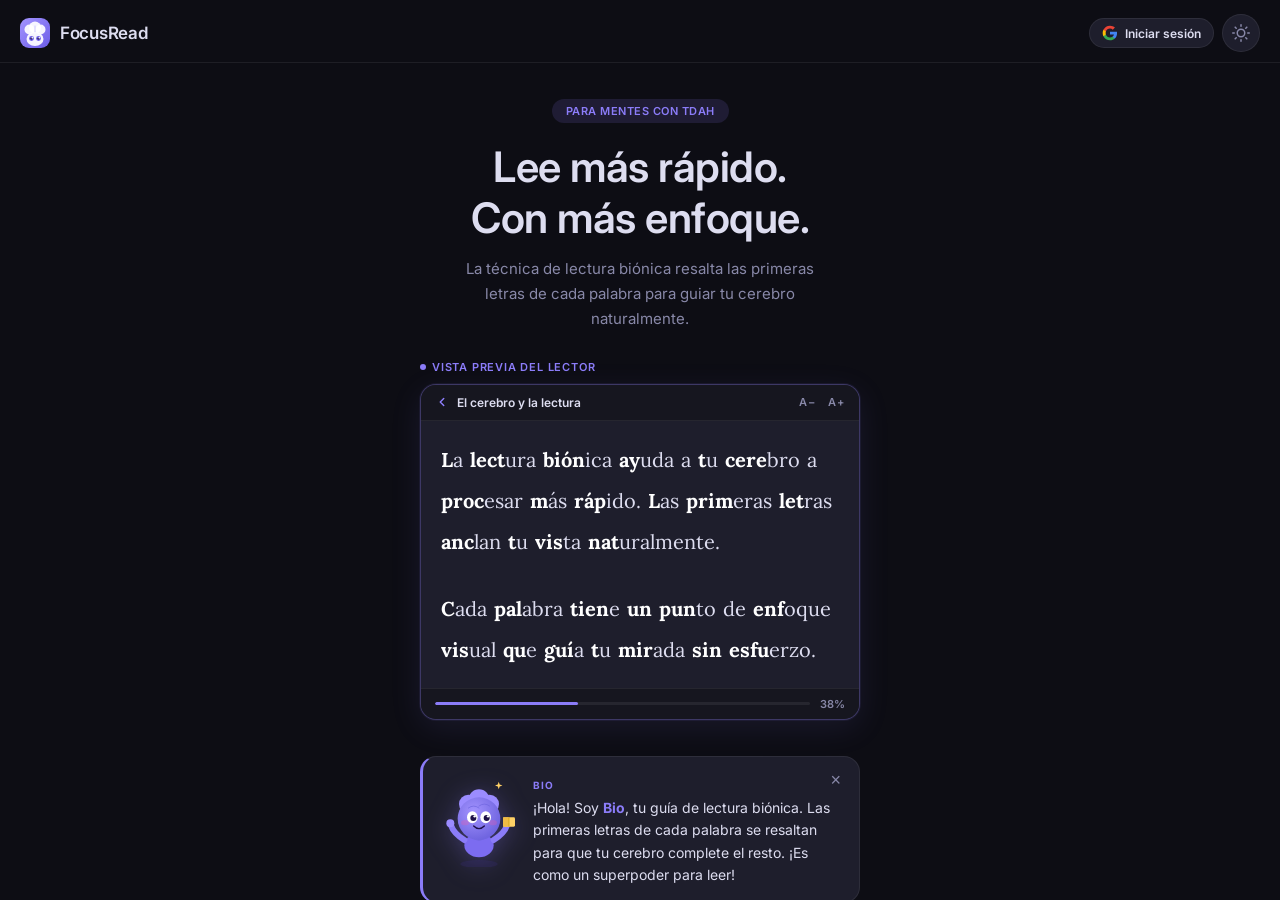
==== index.html @ 67970777 "feat: post-login dashboard, animated Bio, plan system, SVG icons Dashboard (screen-dashboard): - New" ====
<!DOCTYPE html>
<html lang="es">
<head>
  <meta charset="UTF-8">
  <meta name="viewport" content="width=device-width, initial-scale=1.0, maximum-scale=1.0, user-scalable=no">
  <title>FocusRead — Lectura Biónica</title>
  <meta name="description" content="Lectura biónica para mentes con TDAH. Importa PDFs y textos, lee con enfoque total.">
  <meta name="theme-color" content="#8b7cf8">
  <link rel="manifest" href="manifest.json">
  <meta name="mobile-web-app-capable" content="yes">
  <meta name="apple-mobile-web-app-capable" content="yes">
  <meta name="apple-mobile-web-app-status-bar-style" content="black-translucent">
  <meta name="apple-mobile-web-app-title" content="FocusRead">
  <link rel="apple-touch-icon" href="icon.svg">
  <link rel="icon" type="image/svg+xml" href="icon.svg">
  <link rel="preconnect" href="https://fonts.googleapis.com">
  <link rel="preconnect" href="https://fonts.gstatic.com" crossorigin>
  <link href="https://fonts.googleapis.com/css2?family=Lora:ital,wght@0,400;0,700;1,400&family=Inter:wght@400;500;600&display=swap" rel="stylesheet">
  <link rel="stylesheet" href="styles.css">
</head>
<body data-theme="dark">
  <div id="app">

    <!-- ══ HOME SCREEN ══════════════════════════════════════ -->
    <div id="screen-home" class="screen active">

      <header class="app-header">
        <div class="logo">
          <svg width="30" height="30" viewBox="0 0 30 30" fill="none" aria-hidden="true">
            <defs>
              <linearGradient id="hdr-grad" x1="0" y1="0" x2="1" y2="1">
                <stop offset="0%" stop-color="#A394FF"/>
                <stop offset="100%" stop-color="#6B5CE7"/>
              </linearGradient>
            </defs>
            <rect width="30" height="30" rx="9" fill="url(#hdr-grad)"/>
            <!-- Brain lobes -->
            <circle cx="9.5" cy="11.5" r="5" fill="rgba(255,255,255,0.92)"/>
            <circle cx="15" cy="9.5" r="6" fill="rgba(255,255,255,0.92)"/>
            <circle cx="20.5" cy="11.5" r="5" fill="rgba(255,255,255,0.92)"/>
            <!-- Face -->
            <ellipse cx="15" cy="21" rx="8.5" ry="7" fill="rgba(255,255,255,0.92)"/>
            <!-- Center fold -->
            <line x1="15" y1="8" x2="15" y2="14" stroke="#9B8CFF" stroke-width="1" stroke-linecap="round" opacity="0.4"/>
            <!-- Eyes -->
            <circle cx="11.5" cy="20.5" r="2.4" fill="#6B5CE7"/>
            <circle cx="18.5" cy="20.5" r="2.4" fill="#6B5CE7"/>
            <!-- Pupils -->
            <circle cx="11.5" cy="20.5" r="1.1" fill="#1E1148"/>
            <circle cx="18.5" cy="20.5" r="1.1" fill="#1E1148"/>
            <!-- Eye shine -->
            <circle cx="12.3" cy="19.7" r="0.85" fill="rgba(255,255,255,0.9)"/>
            <circle cx="19.3" cy="19.7" r="0.85" fill="rgba(255,255,255,0.9)"/>
          </svg>
          <span class="logo-text">FocusRead</span>
        </div>
        <div class="header-actions">
          <div class="user-area" id="user-area">
            <button class="btn-signin-header" id="btn-signin-header" aria-label="Iniciar sesión">
              <svg width="16" height="16" viewBox="0 0 24 24" aria-hidden="true">
                <path d="M22.56 12.25c0-.78-.07-1.53-.2-2.25H12v4.26h5.92c-.26 1.37-1.04 2.53-2.21 3.31v2.77h3.57c2.08-1.92 3.28-4.74 3.28-8.09z" fill="#4285F4"/>
                <path d="M12 23c2.97 0 5.46-.98 7.28-2.66l-3.57-2.77c-.98.66-2.23 1.06-3.71 1.06-2.86 0-5.29-1.93-6.16-4.53H2.18v2.84C3.99 20.53 7.7 23 12 23z" fill="#34A853"/>
                <path d="M5.84 14.09c-.22-.66-.35-1.36-.35-2.09s.13-1.43.35-2.09V7.07H2.18C1.43 8.55 1 10.22 1 12s.43 3.45 1.18 4.93l3.66-2.84z" fill="#FBBC05"/>
                <path d="M12 5.38c1.62 0 3.06.56 4.21 1.64l3.15-3.15C17.45 2.09 14.97 1 12 1 7.7 1 3.99 3.47 2.18 7.07l3.66 2.84c.87-2.6 3.3-4.53 6.16-4.53z" fill="#EA4335"/>
              </svg>
              <span id="btn-signin-text">Entrar</span>
            </button>
            <div class="user-profile" id="user-profile" hidden>
              <button class="user-avatar-btn" id="user-avatar-btn" aria-label="Mi perfil">
                <img id="user-photo" src="" alt="" width="32" height="32" referrerpolicy="no-referrer">
                <span class="user-avatar-fallback" id="user-avatar-fallback" hidden>?</span>
              </button>
            </div>
          </div>
          <button id="btn-theme" class="btn-icon" aria-label="Cambiar tema">
            <svg id="icon-sun" width="18" height="18" viewBox="0 0 24 24" fill="none" stroke="currentColor" stroke-width="2" stroke-linecap="round" stroke-linejoin="round">
              <circle cx="12" cy="12" r="5"/>
              <line x1="12" y1="1" x2="12" y2="3"/><line x1="12" y1="21" x2="12" y2="23"/>
              <line x1="4.22" y1="4.22" x2="5.64" y2="5.64"/><line x1="18.36" y1="18.36" x2="19.78" y2="19.78"/>
              <line x1="1" y1="12" x2="3" y2="12"/><line x1="21" y1="12" x2="23" y2="12"/>
              <line x1="4.22" y1="19.78" x2="5.64" y2="18.36"/><line x1="18.36" y1="5.64" x2="19.78" y2="4.22"/>
            </svg>
            <svg id="icon-moon" width="18" height="18" viewBox="0 0 24 24" fill="none" stroke="currentColor" stroke-width="2" stroke-linecap="round" stroke-linejoin="round" style="display:none">
              <path d="M21 12.79A9 9 0 1 1 11.21 3 7 7 0 0 0 21 12.79z"/>
            </svg>
          </button>
        </div>
      </header>

      <main class="home-main">

        <!-- ── HERO ──────────────────────────────────────── -->
        <section class="hero">
          <div class="hero-badge" id="hero-badge">Para mentes con TDAH</div>
          <h1 class="hero-title" id="hero-title">Lee más rápido.<br>Con más enfoque.</h1>
          <p class="hero-sub" id="hero-sub">La técnica de lectura biónica resalta las primeras letras de cada palabra para guiar tu cerebro naturalmente.</p>
        </section>

        <!-- ── READER PREVIEW ────────────────────────────── -->
        <section class="reader-preview-section">
          <div class="preview-label">Vista previa del lector</div>
          <div class="reader-preview-card">
            <div class="preview-topbar">
              <div class="preview-topbar-left">
                <span class="preview-back-icon">
                  <svg width="14" height="14" viewBox="0 0 24 24" fill="none" stroke="currentColor" stroke-width="2.5" stroke-linecap="round" stroke-linejoin="round"><polyline points="15 18 9 12 15 6"/></svg>
                </span>
                <span class="preview-doc-title">El cerebro y la lectura</span>
              </div>
              <div class="preview-font-chips">A− &nbsp; A+</div>
            </div>
            <div class="preview-body bionic-text">
              <p><b>L</b>a <b>lect</b>ura <b>bión</b>ica <b>ay</b>uda a <b>t</b>u <b>cere</b>bro a <b>proc</b>esar <b>m</b>ás <b>ráp</b>ido. <b>L</b>as <b>prim</b>eras <b>let</b>ras <b>anc</b>lan <b>t</b>u <b>vis</b>ta <b>nat</b>uralmente.</p>
              <p><b>C</b>ada <b>pal</b>abra <b>tien</b>e <b>un</b> <b>pun</b>to de <b>enf</b>oque <b>vis</b>ual <b>qu</b>e <b>guí</b>a <b>t</b>u <b>mir</b>ada <b>sin</b> <b>esfu</b>erzo.</p>
            </div>
            <div class="preview-bottombar">
              <div class="preview-prog-track"><div class="preview-prog-fill"></div></div>
              <span class="preview-prog-pct">38%</span>
            </div>
          </div>
        </section>

        <!-- ── BIO INTRO ──────────────────────────────────── -->
        <section class="bio-intro-section" id="bio-intro">
          <div class="bio-card" id="bio-card">
            <div class="bio-avatar" aria-hidden="true">
              <!-- Bio mascot inline (simplified) -->
              <svg viewBox="0 0 120 140" xmlns="http://www.w3.org/2000/svg" width="80" height="94">
                <defs>
                  <radialGradient id="bi-hg" cx="38%" cy="35%" r="65%">
                    <stop offset="0%" stop-color="#A394FF"/>
                    <stop offset="100%" stop-color="#7065E0"/>
                  </radialGradient>
                </defs>
                <!-- Shadow -->
                <ellipse cx="60" cy="136" rx="28" ry="6" fill="#3D2E8A" opacity="0.22"/>
                <!-- Body -->
                <ellipse cx="60" cy="108" rx="22" ry="18" fill="#7C6CF0"/>
                <!-- Neck -->
                <ellipse cx="60" cy="92" rx="10" ry="9" fill="url(#bi-hg)"/>
                <!-- Brain lobes top -->
                <circle cx="44" cy="46" r="14" fill="#9B8CFF"/>
                <circle cx="60" cy="40" r="16" fill="#9B8CFF"/>
                <circle cx="76" cy="46" r="14" fill="#9B8CFF"/>
                <!-- Head circle -->
                <circle cx="60" cy="68" r="32" fill="url(#bi-hg)"/>
                <!-- Brain fold -->
                <path d="M44 52 Q52 46 60 52" stroke="#7065E0" stroke-width="1.5" fill="none" stroke-linecap="round" opacity="0.7"/>
                <path d="M60 49 Q68 43 76 49" stroke="#7065E0" stroke-width="1.5" fill="none" stroke-linecap="round" opacity="0.7"/>
                <!-- Eyes -->
                <ellipse cx="50" cy="66" rx="8" ry="9" fill="white"/>
                <ellipse cx="70" cy="66" rx="8" ry="9" fill="white"/>
                <circle cx="51.5" cy="67" r="4.5" fill="#1E1148"/>
                <circle cx="71.5" cy="67" r="4.5" fill="#1E1148"/>
                <circle cx="53.5" cy="64.5" r="1.8" fill="white"/>
                <circle cx="73.5" cy="64.5" r="1.8" fill="white"/>
                <!-- Blush -->
                <ellipse cx="39" cy="74" rx="6" ry="4" fill="#F857A6" opacity="0.28"/>
                <ellipse cx="81" cy="74" rx="6" ry="4" fill="#F857A6" opacity="0.28"/>
                <!-- Smile -->
                <path d="M52 79 Q60 87 68 79" stroke="#1E1148" stroke-width="2" fill="none" stroke-linecap="round"/>
                <!-- Left arm waving -->
                <path d="M38 100 Q22 90 18 78" stroke="#8B7CF8" stroke-width="9" stroke-linecap="round" fill="none"/>
                <circle cx="17" cy="75" r="6" fill="#9B8CFF"/>
                <!-- Right arm + book -->
                <path d="M82 100 Q98 90 102 78" stroke="#8B7CF8" stroke-width="9" stroke-linecap="round" fill="none"/>
                <rect x="96" y="66" width="18" height="14" rx="2" fill="#FFD166"/>
                <rect x="96" y="66" width="9" height="14" fill="#F0BB44"/>
                <line x1="105" y1="66" x2="105" y2="80" stroke="#C89A00" stroke-width="1"/>
                <!-- Sparkle -->
                <path d="M88 36 L90 30 L92 36 L98 38 L92 40 L90 46 L88 40 L82 38 Z" fill="#FFD166" transform="scale(0.7) translate(38,-12)"/>
              </svg>
            </div>
            <div class="bio-speech">
              <div class="bio-name-tag" id="bio-name-tag">Bio</div>
              <p class="bio-message" id="bio-message">¡Hola! Soy <strong>Bio</strong>, tu guía de lectura biónica. Las primeras letras de cada palabra se resaltan para que tu cerebro complete el resto. ¡Es como un superpoder para leer!</p>
              <button class="bio-dismiss" id="bio-dismiss" aria-label="Cerrar">×</button>
            </div>
          </div>
        </section>

        <!-- ── DEMO ───────────────────────────────────────── -->
        <section class="demo-section">
          <div class="demo-label" id="demo-label">Ejemplo en vivo</div>
          <div class="demo-card">
            <div class="bionic-text" id="demo-text"></div>
          </div>
        </section>


        <!-- ── PRICING ────────────────────────────────────── -->
        <section class="pricing-section" id="pricing-section">
          <div class="pricing-header">
            <div class="pricing-bio-mini" aria-hidden="true">✦</div>
            <h2 class="section-title" id="pricing-title">Elige tu plan</h2>
            <p class="pricing-sub" id="pricing-sub">Empieza gratis, sube cuando quieras</p>
          </div>

          <div class="pricing-grid pricing-grid-3">
            <!-- Free plan -->
            <div class="plan-card plan-free" id="plan-free-card">
              <div class="plan-name" id="plan-free-name">Gratis</div>
              <div class="plan-price">$0<span class="plan-period" id="plan-period-free">/siempre</span></div>
              <ul class="plan-features">
                <li><svg class="pf-check" width="13" height="13" viewBox="0 0 14 14"><circle cx="7" cy="7" r="7" fill="rgba(139,124,248,0.15)"/><path d="M4 7.5l2 2 4-4" stroke="#8b7cf8" stroke-width="1.5" stroke-linecap="round" stroke-linejoin="round" fill="none"/></svg> Lectura biónica</li>
                <li><svg class="pf-check" width="13" height="13" viewBox="0 0 14 14"><circle cx="7" cy="7" r="7" fill="rgba(139,124,248,0.15)"/><path d="M4 7.5l2 2 4-4" stroke="#8b7cf8" stroke-width="1.5" stroke-linecap="round" stroke-linejoin="round" fill="none"/></svg> Pegar texto (máx. 5)</li>
                <li><svg class="pf-check" width="13" height="13" viewBox="0 0 14 14"><circle cx="7" cy="7" r="7" fill="rgba(139,124,248,0.15)"/><path d="M4 7.5l2 2 4-4" stroke="#8b7cf8" stroke-width="1.5" stroke-linecap="round" stroke-linejoin="round" fill="none"/></svg> TXT (máx. 3) · PDF 20 pág</li>
                <li><svg class="pf-check" width="13" height="13" viewBox="0 0 14 14"><circle cx="7" cy="7" r="7" fill="rgba(139,124,248,0.15)"/><path d="M4 7.5l2 2 4-4" stroke="#8b7cf8" stroke-width="1.5" stroke-linecap="round" stroke-linejoin="round" fill="none"/></svg> Tema oscuro y claro</li>
                <li><svg class="pf-x" width="13" height="13" viewBox="0 0 14 14"><circle cx="7" cy="7" r="7" fill="rgba(136,136,168,0.1)"/><path d="M5 5l4 4M9 5l-4 4" stroke="#8888a8" stroke-width="1.5" stroke-linecap="round" fill="none"/></svg> Sin biblioteca</li>
                <li><svg class="pf-x" width="13" height="13" viewBox="0 0 14 14"><circle cx="7" cy="7" r="7" fill="rgba(136,136,168,0.1)"/><path d="M5 5l4 4M9 5l-4 4" stroke="#8888a8" stroke-width="1.5" stroke-linecap="round" fill="none"/></svg> Sin RSVP</li>
              </ul>
              <div class="plan-current" id="plan-current-label">Plan actual</div>
            </div>

            <!-- Basic plan -->
            <div class="plan-card plan-basic" id="plan-basic-card">
              <div class="plan-name">Básico</div>
              <div class="plan-price">$100<span class="plan-period"> MXN/mes</span></div>
              <ul class="plan-features">
                <li><svg class="pf-check" width="13" height="13" viewBox="0 0 14 14"><circle cx="7" cy="7" r="7" fill="rgba(139,124,248,0.15)"/><path d="M4 7.5l2 2 4-4" stroke="#8b7cf8" stroke-width="1.5" stroke-linecap="round" stroke-linejoin="round" fill="none"/></svg> Todo del plan Gratis</li>
                <li><svg class="pf-check" width="13" height="13" viewBox="0 0 14 14"><circle cx="7" cy="7" r="7" fill="rgba(139,124,248,0.15)"/><path d="M4 7.5l2 2 4-4" stroke="#8b7cf8" stroke-width="1.5" stroke-linecap="round" stroke-linejoin="round" fill="none"/></svg> PDFs y TXT sin límite</li>
                <li><svg class="pf-check" width="13" height="13" viewBox="0 0 14 14"><circle cx="7" cy="7" r="7" fill="rgba(139,124,248,0.15)"/><path d="M4 7.5l2 2 4-4" stroke="#8b7cf8" stroke-width="1.5" stroke-linecap="round" stroke-linejoin="round" fill="none"/></svg> Modo rápido RSVP</li>
                <li><svg class="pf-check" width="13" height="13" viewBox="0 0 14 14"><circle cx="7" cy="7" r="7" fill="rgba(139,124,248,0.15)"/><path d="M4 7.5l2 2 4-4" stroke="#8b7cf8" stroke-width="1.5" stroke-linecap="round" stroke-linejoin="round" fill="none"/></svg> Biblioteca (máx. 10)</li>
                <li><svg class="pf-x" width="13" height="13" viewBox="0 0 14 14"><circle cx="7" cy="7" r="7" fill="rgba(136,136,168,0.1)"/><path d="M5 5l4 4M9 5l-4 4" stroke="#8888a8" stroke-width="1.5" stroke-linecap="round" fill="none"/></svg> Sin índice PDF</li>
                <li><svg class="pf-x" width="13" height="13" viewBox="0 0 14 14"><circle cx="7" cy="7" r="7" fill="rgba(136,136,168,0.1)"/><path d="M5 5l4 4M9 5l-4 4" stroke="#8888a8" stroke-width="1.5" stroke-linecap="round" fill="none"/></svg> Sin soporte prioritario</li>
              </ul>
              <button class="btn-primary plan-basic-cta" id="btn-basic-cta">Elegir Básico →</button>
            </div>

            <!-- Pro plan -->
            <div class="plan-card plan-pro" id="plan-pro-card">
              <div class="plan-badge-pro">
                <svg width="10" height="10" viewBox="0 0 24 24" fill="currentColor"><path d="M12 2l3.09 6.26L22 9.27l-5 4.87 1.18 6.88L12 17.77l-6.18 3.25L7 14.14 2 9.27l6.91-1.01L12 2z"/></svg>
                Recomendado
              </div>
              <div class="plan-name" id="plan-pro-name">Pro</div>
              <div class="plan-price">$150<span class="plan-period" id="plan-period-pro"> MXN/mes</span></div>
              <ul class="plan-features">
                <li><svg class="pf-check" width="13" height="13" viewBox="0 0 14 14"><circle cx="7" cy="7" r="7" fill="rgba(139,124,248,0.15)"/><path d="M4 7.5l2 2 4-4" stroke="#8b7cf8" stroke-width="1.5" stroke-linecap="round" stroke-linejoin="round" fill="none"/></svg> Todo del plan Básico</li>
                <li><svg class="pf-check" width="13" height="13" viewBox="0 0 14 14"><circle cx="7" cy="7" r="7" fill="rgba(139,124,248,0.15)"/><path d="M4 7.5l2 2 4-4" stroke="#8b7cf8" stroke-width="1.5" stroke-linecap="round" stroke-linejoin="round" fill="none"/></svg> Biblioteca 100+ libros</li>
                <li><svg class="pf-check" width="13" height="13" viewBox="0 0 14 14"><circle cx="7" cy="7" r="7" fill="rgba(139,124,248,0.15)"/><path d="M4 7.5l2 2 4-4" stroke="#8b7cf8" stroke-width="1.5" stroke-linecap="round" stroke-linejoin="round" fill="none"/></svg> Índice de PDFs (TOC)</li>
                <li><svg class="pf-check" width="13" height="13" viewBox="0 0 14 14"><circle cx="7" cy="7" r="7" fill="rgba(139,124,248,0.15)"/><path d="M4 7.5l2 2 4-4" stroke="#8b7cf8" stroke-width="1.5" stroke-linecap="round" stroke-linejoin="round" fill="none"/></svg> Soporte prioritario</li>
                <li><svg class="pf-check" width="13" height="13" viewBox="0 0 14 14"><circle cx="7" cy="7" r="7" fill="rgba(139,124,248,0.15)"/><path d="M4 7.5l2 2 4-4" stroke="#8b7cf8" stroke-width="1.5" stroke-linecap="round" stroke-linejoin="round" fill="none"/></svg> Nuevas funciones primero</li>
              </ul>
              <div id="stripe-buy-btn-container">
                <button class="btn-pro-cta" id="btn-pro-cta">
                  <span id="btn-pro-cta-text">Probar Pro 3 días gratis →</span>
                </button>
              </div>
            </div>
          </div>

          <p class="pricing-note" id="pricing-note">Pagos seguros con <strong>Stripe</strong> · Cancela cuando quieras</p>
        </section>

        <!-- ── HOW IT WORKS ───────────────────────────────── -->
        <section class="how-section">
          <h2 class="section-title" id="how-title">¿Por qué funciona?</h2>
          <div class="how-grid">
            <div class="how-card">
              <div class="how-icon"><svg width="28" height="28" viewBox="0 0 24 24" fill="none" stroke="var(--accent)" stroke-width="1.4" stroke-linecap="round" stroke-linejoin="round"><path d="M12 5a3 3 0 1 0-5.997.125 4 4 0 0 0-2.526 5.77 4 4 0 0 0 .556 6.588A4 4 0 1 0 12 18Z"/><path d="M12 5a3 3 0 1 1 5.997.125 4 4 0 0 1 2.526 5.77 4 4 0 0 1-.556 6.588A4 4 0 1 1 12 18Z"/><path d="M15 13a4.5 4.5 0 0 1-3-4 4.5 4.5 0 0 1-3 4"/><path d="M17.6 6.5a3 3 0 0 0 .4-1.4"/><path d="M6 5.1A3 3 0 0 0 6.4 6.5"/><path d="M3.5 10.9a4 4 0 0 1 .6-.4"/><path d="M19.9 10.5a4 4 0 0 1 .6.4"/><path d="M6 18a4 4 0 0 1-2-.5"/><path d="M20 17.5A4 4 0 0 1 18 18"/></svg></div>
              <h3 class="how-card-title" id="how-1-title">Tu cerebro completa las palabras</h3>
              <p class="how-card-desc" id="how-1-desc">Al ver las primeras letras en negrita, tu cerebro predice y completa el resto automáticamente, acelerando la comprensión.</p>
            </div>
            <div class="how-card">
              <div class="how-icon"><svg width="28" height="28" viewBox="0 0 24 24" fill="none" stroke="var(--accent)" stroke-width="1.4" stroke-linecap="round" stroke-linejoin="round"><path d="M13 2L3 14h9l-1 8 10-12h-9l1-8z"/></svg></div>
              <h3 class="how-card-title" id="how-2-title">Menos saltos visuales</h3>
              <p class="how-card-desc" id="how-2-desc">Los puntos de anclaje biónico reducen los movimientos sacádicos del ojo, manteniendo el foco por más tiempo.</p>
            </div>
            <div class="how-card">
              <div class="how-icon"><svg width="28" height="28" viewBox="0 0 24 24" fill="none" stroke="var(--accent)" stroke-width="1.4" stroke-linecap="round" stroke-linejoin="round"><circle cx="12" cy="12" r="10"/><circle cx="12" cy="12" r="3"/><line x1="12" y1="2" x2="12" y2="5"/><line x1="12" y1="19" x2="12" y2="22"/><line x1="2" y1="12" x2="5" y2="12"/><line x1="19" y1="12" x2="22" y2="12"/></svg></div>
              <h3 class="how-card-title" id="how-3-title">Diseñado para el TDAH</h3>
              <p class="how-card-desc" id="how-3-desc">Las personas con TDAH se benefician especialmente al tener anclas visuales claras que guían la atención línea por línea.</p>
            </div>
          </div>
        </section>


        <footer class="home-footer">
          <p id="footer-text">Procesamiento 100% local · Sin servidores · Sin costos</p>
        </footer>

      </main>

    </div>

    <!-- Hidden file inputs (shared across screens) -->
    <input type="file" id="input-txt" accept=".txt,text/plain" hidden>
    <input type="file" id="input-pdf" accept=".pdf,application/pdf" hidden>

    <!-- ══ READER SCREEN ═════════════════════════════════════ -->
    <div id="screen-reader" class="screen">

      <header class="reader-header">
        <button id="btn-back" class="btn-back" aria-label="Volver">
          <svg width="20" height="20" viewBox="0 0 24 24" fill="none" stroke="currentColor" stroke-width="2.5" stroke-linecap="round" stroke-linejoin="round">
            <polyline points="15 18 9 12 15 6"/>
          </svg>
        </button>
        <h1 class="reader-title" id="reader-title">FocusRead</h1>
        <div class="font-controls">
          <button class="btn-font" id="btn-font-down" aria-label="Reducir fuente">A−</button>
          <button class="btn-font" id="btn-font-up" aria-label="Aumentar fuente">A+</button>
          <button class="btn-font btn-rsvp-open" id="btn-rsvp-open" aria-label="Modo rápido" hidden title="Modo rápido (Pro)">▶</button>
          <button class="btn-font btn-save-book" id="btn-save-book" aria-label="Guardar en biblioteca" hidden>★</button>
        </div>
      </header>

      <div class="reader-scroll" id="reader-scroll">
        <!-- Bio tip inside reader -->
        <div class="reader-bio-tip" id="reader-bio-tip">
          <span class="reader-bio-icon">🧠</span>
          <span id="reader-bio-tip-text">Las letras en <b>negrita</b> guían tu vista. Deja que tu cerebro complete el resto.</span>
          <button class="reader-bio-close" id="reader-bio-close">×</button>
        </div>
        <div class="reader-content bionic-text" id="reader-content"></div>
      </div>

      <div class="reader-footer">
        <div class="progress-track">
          <div class="progress-fill" id="progress-fill"></div>
        </div>
        <span class="progress-label" id="progress-label">0%</span>
      </div>

    </div>

    <!-- ══ DASHBOARD SCREEN ════════════════════════════════════ -->
    <div id="screen-dashboard" class="screen">

      <header class="app-header">
        <div class="logo">
          <svg width="30" height="30" viewBox="0 0 30 30" fill="none" aria-hidden="true">
            <defs>
              <linearGradient id="dash-hdr-grad" x1="0" y1="0" x2="1" y2="1">
                <stop offset="0%" stop-color="#A394FF"/>
                <stop offset="100%" stop-color="#6B5CE7"/>
              </linearGradient>
            </defs>
            <rect width="30" height="30" rx="9" fill="url(#dash-hdr-grad)"/>
            <circle cx="9.5" cy="11.5" r="5" fill="rgba(255,255,255,0.92)"/>
            <circle cx="15" cy="9.5" r="6" fill="rgba(255,255,255,0.92)"/>
            <circle cx="20.5" cy="11.5" r="5" fill="rgba(255,255,255,0.92)"/>
            <ellipse cx="15" cy="21" rx="8.5" ry="7" fill="rgba(255,255,255,0.92)"/>
            <line x1="15" y1="8" x2="15" y2="14" stroke="#9B8CFF" stroke-width="1" stroke-linecap="round" opacity="0.4"/>
            <circle cx="11.5" cy="20.5" r="2.4" fill="#6B5CE7"/>
            <circle cx="18.5" cy="20.5" r="2.4" fill="#6B5CE7"/>
            <circle cx="11.5" cy="20.5" r="1.1" fill="#1E1148"/>
            <circle cx="18.5" cy="20.5" r="1.1" fill="#1E1148"/>
            <circle cx="12.3" cy="19.7" r="0.85" fill="rgba(255,255,255,0.9)"/>
            <circle cx="19.3" cy="19.7" r="0.85" fill="rgba(255,255,255,0.9)"/>
          </svg>
          <span class="logo-text">FocusRead</span>
        </div>
        <div class="header-actions">
          <div class="user-area" id="dash-user-area">
            <div class="user-profile" id="dash-user-profile">
              <button class="user-avatar-btn" id="dash-avatar-btn" aria-label="Mi perfil">
                <img id="dash-user-photo" src="" alt="" width="32" height="32" referrerpolicy="no-referrer">
                <span class="user-avatar-fallback" id="dash-avatar-fallback" hidden>?</span>
              </button>
            </div>
          </div>
          <button id="dash-btn-theme" class="btn-icon" aria-label="Cambiar tema">
            <svg id="dash-icon-sun" width="18" height="18" viewBox="0 0 24 24" fill="none" stroke="currentColor" stroke-width="2" stroke-linecap="round" stroke-linejoin="round">
              <circle cx="12" cy="12" r="5"/>
              <line x1="12" y1="1" x2="12" y2="3"/><line x1="12" y1="21" x2="12" y2="23"/>
              <line x1="4.22" y1="4.22" x2="5.64" y2="5.64"/><line x1="18.36" y1="18.36" x2="19.78" y2="19.78"/>
              <line x1="1" y1="12" x2="3" y2="12"/><line x1="21" y1="12" x2="23" y2="12"/>
              <line x1="4.22" y1="19.78" x2="5.64" y2="18.36"/><line x1="18.36" y1="5.64" x2="19.78" y2="4.22"/>
            </svg>
            <svg id="dash-icon-moon" width="18" height="18" viewBox="0 0 24 24" fill="none" stroke="currentColor" stroke-width="2" stroke-linecap="round" stroke-linejoin="round" style="display:none">
              <path d="M21 12.79A9 9 0 1 1 11.21 3 7 7 0 0 0 21 12.79z"/>
            </svg>
          </button>
        </div>
      </header>

      <main class="dash-main">

        <!-- Greeting -->
        <div class="dash-greeting">
          <div class="dash-greeting-text">
            <span class="dash-hello" id="dash-hello">Hola</span>
            <span class="dash-user-first" id="dash-user-first"></span>
          </div>
          <span class="dash-plan-pill" id="dash-plan-pill">Gratis</span>
        </div>

        <!-- Action cards -->
        <section class="dash-section">
          <h2 class="dash-section-title">Leer ahora</h2>
          <div class="dash-action-grid">

            <button class="dash-action-card" id="dash-btn-paste">
              <div class="dash-action-icon">
                <svg width="32" height="32" viewBox="0 0 24 24" fill="none" stroke="var(--accent)" stroke-width="1.5" stroke-linecap="round" stroke-linejoin="round">
                  <path d="M12 20h9"/><path d="M16.5 3.5a2.121 2.121 0 0 1 3 3L7 19l-4 1 1-4L16.5 3.5z"/>
                </svg>
              </div>
              <span class="dash-action-label">Pegar texto</span>
              <span class="dash-action-hint">Escribe o pega</span>
            </button>

            <button class="dash-action-card" id="dash-btn-pdf">
              <div class="dash-action-icon">
                <svg width="32" height="32" viewBox="0 0 24 24" fill="none" stroke="var(--accent)" stroke-width="1.5" stroke-linecap="round" stroke-linejoin="round">
                  <path d="M14 2H6a2 2 0 0 0-2 2v16a2 2 0 0 0 2 2h12a2 2 0 0 0 2-2V8z"/>
                  <polyline points="14 2 14 8 20 8"/>
                  <line x1="16" y1="13" x2="8" y2="13"/><line x1="16" y1="17" x2="8" y2="17"/>
                  <polyline points="10 9 9 9 8 9"/>
                </svg>
              </div>
              <span class="dash-action-label">Abrir PDF</span>
              <span class="dash-action-hint" id="dash-pdf-hint">Hasta 20 pág · Gratis</span>
            </button>

            <button class="dash-action-card" id="dash-btn-txt">
              <div class="dash-action-icon">
                <svg width="32" height="32" viewBox="0 0 24 24" fill="none" stroke="var(--accent)" stroke-width="1.5" stroke-linecap="round" stroke-linejoin="round">
                  <path d="M14 2H6a2 2 0 0 0-2 2v16a2 2 0 0 0 2 2h12a2 2 0 0 0 2-2V8z"/>
                  <polyline points="14 2 14 8 20 8"/>
                  <line x1="16" y1="13" x2="8" y2="13"/><line x1="16" y1="17" x2="8" y2="17"/><line x1="12" y1="9" x2="8" y2="9"/>
                </svg>
              </div>
              <span class="dash-action-label">Archivo TXT</span>
              <span class="dash-action-hint">.txt</span>
            </button>

          </div>

          <!-- Paste area for dashboard -->
          <div class="dash-paste-area" id="dash-paste-area">
            <textarea id="dash-paste-input" rows="6" spellcheck="false" placeholder="Pega aquí tu texto, cita, artículo o capítulo..."></textarea>
            <button class="btn-primary" id="dash-btn-process">Leer ahora →</button>
          </div>
        </section>

        <!-- Library -->
        <section class="dash-section">
          <div class="dash-section-hdr">
            <h2 class="dash-section-title">Mi biblioteca</h2>
            <span class="dash-lib-badge" id="dash-lib-badge">0 / 3</span>
          </div>
          <div id="dash-library" class="dash-library-grid">
            <div class="dash-lib-empty" id="dash-lib-empty">
              <svg width="36" height="36" viewBox="0 0 24 24" fill="none" stroke="var(--text-muted)" stroke-width="1.2" stroke-linecap="round" stroke-linejoin="round"><path d="M4 19.5A2.5 2.5 0 0 1 6.5 17H20"/><path d="M6.5 2H20v20H6.5A2.5 2.5 0 0 1 4 19.5v-15A2.5 2.5 0 0 1 6.5 2z"/></svg>
              <p>Aún no tienes libros guardados.<br>Abre un PDF o TXT y guárdalo con ★</p>
            </div>
          </div>
        </section>

        <!-- Upgrade nudge (only shown to free users) -->
        <div class="dash-upgrade-nudge" id="dash-upgrade-nudge" hidden>
          <div class="dash-nudge-text">
            <strong>Desbloquea RSVP y biblioteca ampliada</strong>
            <span>Básico $100 MXN/mes · Pro $150 MXN/mes</span>
          </div>
          <button class="btn-primary dash-nudge-btn" id="dash-btn-upgrade">Ver planes →</button>
        </div>

      </main>
    </div>

    <!-- ══ GOOGLE LOGIN MODAL ═══════════════════════════════════ -->
    <div id="modal-login" class="modal-overlay" hidden>
      <div class="modal-card login-modal-card">

        <!-- Bio waving hello -->
        <div class="login-bio" aria-hidden="true">
          <svg viewBox="0 0 200 260" width="110" height="143" xmlns="http://www.w3.org/2000/svg">
            <defs>
              <radialGradient id="lm-hg" cx="38%" cy="35%" r="65%">
                <stop offset="0%" stop-color="#A394FF"/>
                <stop offset="100%" stop-color="#7065E0"/>
              </radialGradient>
            </defs>
            <ellipse cx="100" cy="252" rx="50" ry="10" fill="#3D2E8A" opacity="0.2"/>
            <ellipse cx="100" cy="205" rx="38" ry="32" fill="#7C6CF0"/>
            <ellipse cx="100" cy="170" rx="16" ry="14" fill="url(#lm-hg)"/>
            <circle cx="74" cy="74" r="22" fill="#9B8CFF"/>
            <circle cx="100" cy="66" r="26" fill="#9B8CFF"/>
            <circle cx="126" cy="74" r="22" fill="#9B8CFF"/>
            <rect x="52" y="80" width="96" height="35" fill="url(#lm-hg)"/>
            <circle cx="100" cy="118" r="52" fill="url(#lm-hg)"/>
            <path d="M72 88 Q80 82 88 88" stroke="#7065E0" stroke-width="2" fill="none" stroke-linecap="round" opacity="0.7"/>
            <path d="M112 84 Q120 78 128 84" stroke="#7065E0" stroke-width="2" fill="none" stroke-linecap="round" opacity="0.7"/>
            <ellipse cx="83" cy="115" rx="13" ry="14" fill="white"/>
            <ellipse cx="117" cy="115" rx="13" ry="14" fill="white"/>
            <circle cx="85" cy="116" r="7.5" fill="#1E1148"/>
            <circle cx="119" cy="116" r="7.5" fill="#1E1148"/>
            <circle cx="88" cy="112" r="3" fill="white"/>
            <circle cx="122" cy="112" r="3" fill="white"/>
            <ellipse cx="66" cy="128" rx="10" ry="7" fill="#F857A6" opacity="0.28"/>
            <ellipse cx="134" cy="128" rx="10" ry="7" fill="#F857A6" opacity="0.28"/>
            <path d="M85 140 Q100 152 115 140" stroke="#1E1148" stroke-width="2.8" fill="none" stroke-linecap="round"/>
            <!-- Left arm raised high waving — animated via CSS -->
            <g class="bio-wave-arm" style="transform-origin:62px 192px">
              <path d="M62 192 Q30 160 22 130" stroke="#8B7CF8" stroke-width="15" stroke-linecap="round" fill="none"/>
              <circle cx="20" cy="126" r="11" fill="#9B8CFF"/>
              <line x1="14" y1="118" x2="12" y2="110" stroke="#9B8CFF" stroke-width="5" stroke-linecap="round"/>
              <line x1="20" y1="116" x2="20" y2="107" stroke="#9B8CFF" stroke-width="5" stroke-linecap="round"/>
              <line x1="26" y1="117" x2="28" y2="109" stroke="#9B8CFF" stroke-width="5" stroke-linecap="round"/>
            </g>
            <!-- Right arm down -->
            <path d="M138 192 Q158 185 162 172" stroke="#8B7CF8" stroke-width="15" stroke-linecap="round" fill="none"/>
            <!-- Sparkles -->
            <path d="M148 52 L150 44 L152 52 L160 54 L152 56 L150 64 L148 56 L140 54 Z" fill="#FFD166"/>
            <circle cx="164" cy="90" r="4" fill="#FFD166" opacity="0.8"/>
            <circle cx="158" cy="78" r="2.5" fill="#FFD166" opacity="0.6"/>
            <!-- Speech bubble -->
            <rect x="26" y="72" width="92" height="36" rx="12" fill="white" opacity="0.95"/>
            <polygon points="38,108 48,108 43,118" fill="white" opacity="0.95"/>
            <text x="72" y="96" font-family="Inter,sans-serif" font-size="13" font-weight="700" fill="#1E1148" text-anchor="middle">¡Hola!</text>
          </svg>
        </div>

        <h2 class="login-title" id="login-title">Bienvenido a FocusRead</h2>
        <p class="login-sub" id="login-sub">Crea tu cuenta gratis para comenzar</p>

        <div class="login-steps">
          <div class="login-step"><span class="login-step-n">1</span><span>Crea tu cuenta con Google</span></div>
          <div class="login-step"><span class="login-step-n">2</span><span>Lee PDFs y textos con lectura biónica</span></div>
          <div class="login-step"><span class="login-step-n">3</span><span>Actualiza a Pro para RSVP y biblioteca ilimitada</span></div>
        </div>

        <button class="btn-google" id="btn-google-signin">
          <svg width="20" height="20" viewBox="0 0 24 24" aria-hidden="true">
            <path d="M22.56 12.25c0-.78-.07-1.53-.2-2.25H12v4.26h5.92c-.26 1.37-1.04 2.53-2.21 3.31v2.77h3.57c2.08-1.92 3.28-4.74 3.28-8.09z" fill="#4285F4"/>
            <path d="M12 23c2.97 0 5.46-.98 7.28-2.66l-3.57-2.77c-.98.66-2.23 1.06-3.71 1.06-2.86 0-5.29-1.93-6.16-4.53H2.18v2.84C3.99 20.53 7.7 23 12 23z" fill="#34A853"/>
            <path d="M5.84 14.09c-.22-.66-.35-1.36-.35-2.09s.13-1.43.35-2.09V7.07H2.18C1.43 8.55 1 10.22 1 12s.43 3.45 1.18 4.93l3.66-2.84z" fill="#FBBC05"/>
            <path d="M12 5.38c1.62 0 3.06.56 4.21 1.64l3.15-3.15C17.45 2.09 14.97 1 12 1 7.7 1 3.99 3.47 2.18 7.07l3.66 2.84c.87-2.6 3.3-4.53 6.16-4.53z" fill="#EA4335"/>
          </svg>
          <span id="btn-google-text">Continuar con Google</span>
        </button>

        <p class="login-terms" id="login-terms">Al continuar aceptas nuestros <a href="#" id="link-terms">Términos</a> y <a href="#" id="link-privacy">Privacidad</a></p>
      </div>
    </div>

    <!-- ══ TERMS MODAL ══════════════════════════════════════════ -->
    <div id="modal-terms" class="modal-overlay" hidden>
      <div class="modal-card legal-modal-card">
        <button class="modal-close" id="terms-modal-close" aria-label="Cerrar">×</button>
        <h2 class="legal-title">Términos y Condiciones</h2>
        <div class="legal-body">
          <p><strong>FocusRead</strong> es una aplicación de lectura biónica diseñada para mejorar la concentración y velocidad de lectura.</p>
          <h3>Uso del servicio</h3>
          <p>Al crear una cuenta aceptas usar FocusRead únicamente para uso personal y no comercial. Está prohibido distribuir, copiar o modificar el servicio sin autorización.</p>
          <h3>Cuenta de usuario</h3>
          <p>Eres responsable de mantener la seguridad de tu cuenta de Google. FocusRead accede únicamente a tu nombre, foto y correo electrónico para identificarte.</p>
          <h3>Contenido</h3>
          <p>Todo el texto que proceses en FocusRead se analiza localmente en tu dispositivo. No almacenamos ni transmitimos el contenido de tus lecturas a nuestros servidores.</p>
          <h3>Suscripción Pro</h3>
          <p>El plan Pro se factura mensual o anualmente. Puedes cancelar en cualquier momento desde tu panel de Stripe. No se hacen reembolsos parciales de períodos ya pagados.</p>
          <h3>Modificaciones</h3>
          <p>Nos reservamos el derecho de modificar estos términos con previo aviso de 15 días mediante notificación en la app.</p>
          <p class="legal-date">Última actualización: mayo 2026</p>
        </div>
      </div>
    </div>

    <!-- ══ PRIVACY MODAL ════════════════════════════════════════ -->
    <div id="modal-privacy" class="modal-overlay" hidden>
      <div class="modal-card legal-modal-card">
        <button class="modal-close" id="privacy-modal-close" aria-label="Cerrar">×</button>
        <h2 class="legal-title">Política de Privacidad</h2>
        <div class="legal-body">
          <p><strong>FocusRead</strong> se compromete a proteger tu privacidad. Esta política explica qué datos recopilamos y cómo los usamos.</p>
          <h3>Datos que recopilamos</h3>
          <p>Al iniciar sesión con Google recopilamos: nombre, dirección de correo electrónico y foto de perfil. Estos datos se usan únicamente para identificarte dentro de la app.</p>
          <h3>Lo que NO recopilamos</h3>
          <p>No almacenamos el texto que procesas. Todo el procesamiento de lectura biónica ocurre en tu dispositivo (100% local). No vendemos ni compartimos tus datos con terceros.</p>
          <h3>Servicios de terceros</h3>
          <p><strong>Google Sign-In:</strong> Usamos Firebase Authentication de Google para el inicio de sesión. Consulta la política de privacidad de Google para más información.</p>
          <p><strong>Stripe:</strong> Los pagos del plan Pro son procesados por Stripe. No almacenamos datos de tarjetas de crédito.</p>
          <h3>Tus derechos</h3>
          <p>Puedes solicitar la eliminación de tu cuenta y datos en cualquier momento contactándonos. Al cerrar sesión, ningún dato personal permanece en tu dispositivo salvo las preferencias locales (tema, idioma, tamaño de fuente).</p>
          <h3>Cookies y almacenamiento local</h3>
          <p>Usamos localStorage para guardar tus preferencias de tema, idioma y tamaño de fuente. No usamos cookies de rastreo.</p>
          <p class="legal-date">Última actualización: mayo 2026</p>
        </div>
      </div>
    </div>

    <!-- ══ STRIPE UPGRADE MODAL ══════════════════════════════ -->
    <div id="modal-upgrade" class="modal-overlay" hidden>
      <div class="modal-card upgrade-modal-card">
        <button class="modal-close" id="modal-close" aria-label="Cerrar">×</button>

        <!-- Bio + header -->
        <div class="upgrade-header">
          <div class="upgrade-bio" aria-hidden="true">
            <svg viewBox="0 0 120 140" xmlns="http://www.w3.org/2000/svg" width="72" height="84">
              <defs>
                <radialGradient id="ug-hg" cx="38%" cy="35%" r="65%">
                  <stop offset="0%" stop-color="#A394FF"/>
                  <stop offset="100%" stop-color="#7065E0"/>
                </radialGradient>
              </defs>
              <ellipse cx="60" cy="136" rx="28" ry="6" fill="#3D2E8A" opacity="0.18"/>
              <ellipse cx="60" cy="108" rx="22" ry="18" fill="#7C6CF0"/>
              <ellipse cx="60" cy="92" rx="10" ry="9" fill="url(#ug-hg)"/>
              <circle cx="44" cy="46" r="14" fill="#9B8CFF"/>
              <circle cx="60" cy="40" r="16" fill="#9B8CFF"/>
              <circle cx="76" cy="46" r="14" fill="#9B8CFF"/>
              <circle cx="60" cy="68" r="32" fill="url(#ug-hg)"/>
              <path d="M44 52 Q52 46 60 52" stroke="#7065E0" stroke-width="1.5" fill="none" stroke-linecap="round" opacity="0.7"/>
              <path d="M60 49 Q68 43 76 49" stroke="#7065E0" stroke-width="1.5" fill="none" stroke-linecap="round" opacity="0.7"/>
              <ellipse cx="50" cy="66" rx="8" ry="9" fill="white"/>
              <ellipse cx="70" cy="66" rx="8" ry="9" fill="white"/>
              <circle cx="51.5" cy="67" r="4.5" fill="#1E1148"/>
              <circle cx="71.5" cy="67" r="4.5" fill="#1E1148"/>
              <circle cx="53.5" cy="64.5" r="1.8" fill="white"/>
              <circle cx="73.5" cy="64.5" r="1.8" fill="white"/>
              <ellipse cx="39" cy="74" rx="6" ry="4" fill="#F857A6" opacity="0.28"/>
              <ellipse cx="81" cy="74" rx="6" ry="4" fill="#F857A6" opacity="0.28"/>
              <path d="M52 79 Q60 87 68 79" stroke="#1E1148" stroke-width="2" fill="none" stroke-linecap="round"/>
              <!-- Left arm with coin -->
              <path d="M38 100 Q22 90 18 78" stroke="#8B7CF8" stroke-width="9" stroke-linecap="round" fill="none"/>
              <circle cx="16" cy="74" r="10" fill="#FFD166"/>
              <text x="16" y="78" font-family="Inter,sans-serif" font-size="9" font-weight="800" fill="#B8860B" text-anchor="middle">$</text>
              <!-- Right arm -->
              <path d="M82 100 Q98 90 102 78" stroke="#8B7CF8" stroke-width="9" stroke-linecap="round" fill="none"/>
              <circle cx="104" cy="74" r="7" fill="#9B8CFF"/>
              <!-- Sparkle -->
              <path d="M88 30 L90 24 L92 30 L98 32 L92 34 L90 40 L88 34 L82 32 Z" fill="#FFD166" transform="scale(0.75) translate(28,-8)"/>
            </svg>
          </div>
          <div class="upgrade-header-text">
            <h2 class="upgrade-title" id="modal-title">¡Bio dice que vale la pena! ✦</h2>
            <p class="upgrade-sub" id="modal-sub">Desbloquea todo el poder de la lectura biónica</p>
          </div>
        </div>

        <!-- Billing toggle -->
        <div class="billing-toggle">
          <button class="billing-opt billing-opt-active" id="bill-monthly">Mensual</button>
          <button class="billing-opt" id="bill-annual">Anual <span class="billing-save-chip">2 meses gratis</span></button>
        </div>

        <!-- Plan cards -->
        <div class="plan-cards-row">

          <!-- Básico -->
          <div class="plan-crd plan-crd-basic">
            <div class="plan-crd-name">Básico</div>
            <div class="plan-crd-price">
              <span class="plan-crd-amount" id="price-basic">$100</span>
              <small class="plan-crd-period" id="period-basic">MXN/mes</small>
            </div>
            <div class="plan-crd-annual-note" id="annual-note-basic" hidden>$1,000 MXN/año · ahorras $200</div>
            <ul class="plan-crd-feats">
              <li class="feat-yes"><svg class="feat-svg" width="14" height="14" viewBox="0 0 14 14"><circle cx="7" cy="7" r="7" fill="rgba(139,124,248,0.18)"/><path d="M4 7.5l2 2 4-4" stroke="#8b7cf8" stroke-width="1.5" stroke-linecap="round" stroke-linejoin="round" fill="none"/></svg> Lectura biónica</li>
              <li class="feat-yes"><svg class="feat-svg" width="14" height="14" viewBox="0 0 14 14"><circle cx="7" cy="7" r="7" fill="rgba(139,124,248,0.18)"/><path d="M4 7.5l2 2 4-4" stroke="#8b7cf8" stroke-width="1.5" stroke-linecap="round" stroke-linejoin="round" fill="none"/></svg> PDFs y TXT sin límite</li>
              <li class="feat-yes"><svg class="feat-svg" width="14" height="14" viewBox="0 0 14 14"><circle cx="7" cy="7" r="7" fill="rgba(139,124,248,0.18)"/><path d="M4 7.5l2 2 4-4" stroke="#8b7cf8" stroke-width="1.5" stroke-linecap="round" stroke-linejoin="round" fill="none"/></svg> Pegar texto sin límite</li>
              <li class="feat-no"><svg class="feat-svg" width="14" height="14" viewBox="0 0 14 14"><circle cx="7" cy="7" r="7" fill="rgba(136,136,168,0.12)"/><path d="M5 5l4 4M9 5l-4 4" stroke="#8888a8" stroke-width="1.5" stroke-linecap="round" fill="none"/></svg> Modo rápido RSVP</li>
              <li class="feat-no"><svg class="feat-svg" width="14" height="14" viewBox="0 0 14 14"><circle cx="7" cy="7" r="7" fill="rgba(136,136,168,0.12)"/><path d="M5 5l4 4M9 5l-4 4" stroke="#8888a8" stroke-width="1.5" stroke-linecap="round" fill="none"/></svg> Biblioteca personal</li>
              <li class="feat-no"><svg class="feat-svg" width="14" height="14" viewBox="0 0 14 14"><circle cx="7" cy="7" r="7" fill="rgba(136,136,168,0.12)"/><path d="M5 5l4 4M9 5l-4 4" stroke="#8888a8" stroke-width="1.5" stroke-linecap="round" fill="none"/></svg> Índice de PDFs</li>
            </ul>
            <button class="plan-crd-btn plan-crd-btn-basic" id="btn-plan-basic">Elegir Básico</button>
          </div>

          <!-- Pro -->
          <div class="plan-crd plan-crd-pro">
            <div class="plan-crd-badge">
              <svg width="11" height="11" viewBox="0 0 24 24" fill="currentColor"><path d="M12 2l3.09 6.26L22 9.27l-5 4.87 1.18 6.88L12 17.77l-6.18 3.25L7 14.14 2 9.27l6.91-1.01L12 2z"/></svg>
              Recomendado
            </div>
            <div class="plan-crd-name">Pro</div>
            <div class="plan-crd-price">
              <span class="plan-crd-amount" id="price-pro">$150</span>
              <small class="plan-crd-period" id="period-pro">MXN/mes</small>
            </div>
            <div class="plan-crd-annual-note" id="annual-note-pro" hidden>$1,500 MXN/año · ahorras $300</div>
            <ul class="plan-crd-feats">
              <li class="feat-yes"><svg class="feat-svg" width="14" height="14" viewBox="0 0 14 14"><circle cx="7" cy="7" r="7" fill="rgba(139,124,248,0.18)"/><path d="M4 7.5l2 2 4-4" stroke="#8b7cf8" stroke-width="1.5" stroke-linecap="round" stroke-linejoin="round" fill="none"/></svg> Todo lo de Básico</li>
              <li class="feat-yes"><svg class="feat-svg" width="14" height="14" viewBox="0 0 14 14"><circle cx="7" cy="7" r="7" fill="rgba(139,124,248,0.18)"/><path d="M4 7.5l2 2 4-4" stroke="#8b7cf8" stroke-width="1.5" stroke-linecap="round" stroke-linejoin="round" fill="none"/></svg> Modo rápido RSVP</li>
              <li class="feat-yes"><svg class="feat-svg" width="14" height="14" viewBox="0 0 14 14"><circle cx="7" cy="7" r="7" fill="rgba(139,124,248,0.18)"/><path d="M4 7.5l2 2 4-4" stroke="#8b7cf8" stroke-width="1.5" stroke-linecap="round" stroke-linejoin="round" fill="none"/></svg> Biblioteca personal</li>
              <li class="feat-yes"><svg class="feat-svg" width="14" height="14" viewBox="0 0 14 14"><circle cx="7" cy="7" r="7" fill="rgba(139,124,248,0.18)"/><path d="M4 7.5l2 2 4-4" stroke="#8b7cf8" stroke-width="1.5" stroke-linecap="round" stroke-linejoin="round" fill="none"/></svg> Índice de PDFs</li>
              <li class="feat-yes"><svg class="feat-svg" width="14" height="14" viewBox="0 0 14 14"><circle cx="7" cy="7" r="7" fill="rgba(139,124,248,0.18)"/><path d="M4 7.5l2 2 4-4" stroke="#8b7cf8" stroke-width="1.5" stroke-linecap="round" stroke-linejoin="round" fill="none"/></svg> Soporte prioritario</li>
            </ul>
            <button class="plan-crd-btn plan-crd-btn-pro" id="btn-plan-pro">Probar Pro 3 días gratis →</button>
          </div>

        </div>

        <p class="plan-transparency-note"><svg width="13" height="13" viewBox="0 0 24 24" fill="var(--accent)" style="vertical-align:middle;margin-right:4px"><path d="M20.84 4.61a5.5 5.5 0 0 0-7.78 0L12 5.67l-1.06-1.06a5.5 5.5 0 0 0-7.78 7.78l1.06 1.06L12 21.23l7.78-7.78 1.06-1.06a5.5 5.5 0 0 0 0-7.78z"/></svg>Estos precios nos ayudan a mantener la página activa y seguir mejorándola con nuevas funciones.</p>

        <!-- Stripe Pricing Table — se inyecta aquí cuando Stripe está configurado -->
        <div id="stripe-pricing-table-wrap"></div>

        <p class="modal-legal" id="modal-legal">Cancela cuando quieras · Stripe · Sin compromisos</p>
      </div>
    </div>

    <!-- ══ RSVP OVERLAY ═════════════════════════════════════════ -->
    <div id="rsvp-overlay" class="rsvp-overlay" hidden>
      <button id="rsvp-close" class="rsvp-close">×</button>
      <div class="rsvp-meta">
        <span class="rsvp-label-txt">Modo rápido</span>
        <span class="rsvp-wpm-badge">·&nbsp;<span id="rsvp-wpm-val">300</span>&nbsp;ppm</span>
      </div>
      <div class="rsvp-stage">
        <div class="rsvp-guide"></div>
        <div id="rsvp-word" class="rsvp-word">···</div>
      </div>
      <div class="rsvp-prog-track"><div id="rsvp-prog-fill" class="rsvp-prog-fill"></div></div>
      <div class="rsvp-btns">
        <button id="rsvp-back" class="rsvp-btn-sm">← atrás</button>
        <button id="rsvp-play" class="rsvp-btn-play">▶ iniciar</button>
        <button id="rsvp-fwd"  class="rsvp-btn-sm">adelante →</button>
      </div>
      <div class="rsvp-speed-row">
        <span class="rsvp-spd-lbl">100</span>
        <input id="rsvp-slider" type="range" min="100" max="700" step="25" value="300" class="rsvp-slider">
        <span class="rsvp-spd-lbl">700</span>
      </div>
      <div id="rsvp-count" class="rsvp-count">1 / 0</div>
    </div>

    <!-- ══ TOC MODAL ════════════════════════════════════════════ -->
    <div id="modal-toc" class="modal-overlay" hidden>
      <div class="modal-card toc-card">
        <button class="modal-close" id="toc-close">×</button>
        <div class="toc-header">
          <span class="toc-icon"><svg width="22" height="22" viewBox="0 0 24 24" fill="none" stroke="var(--accent)" stroke-width="1.5" stroke-linecap="round" stroke-linejoin="round"><line x1="8" y1="6" x2="21" y2="6"/><line x1="8" y1="12" x2="21" y2="12"/><line x1="8" y1="18" x2="21" y2="18"/><line x1="3" y1="6" x2="3.01" y2="6"/><line x1="3" y1="12" x2="3.01" y2="12"/><line x1="3" y1="18" x2="3.01" y2="18"/></svg></span>
          <div>
            <h2 class="toc-title">Índice del documento</h2>
            <p class="toc-doc-name" id="toc-doc-name"></p>
          </div>
        </div>
        <p class="toc-hint">Selecciona una sección para leerla, o lee todo el documento.</p>
        <div id="toc-list" class="toc-list"></div>
        <button class="btn-primary toc-all-btn" id="toc-read-all">Leer todo el documento →</button>
      </div>
    </div>

    <!-- ══ LOADING OVERLAY ══════════════════════════════════ -->
    <div id="loading" class="loading-overlay" hidden>
      <div class="loading-card">
        <div class="spinner"></div>
        <p class="loading-title" id="loading-text">Procesando...</p>
        <p class="loading-sub" id="loading-detail"></p>
      </div>
    </div>

    <!-- ══ PROFILE PANEL ══════════════════════════════════════════ -->
    <div id="panel-profile" class="profile-panel" hidden>
      <div class="profile-backdrop" id="profile-backdrop"></div>
      <div class="profile-sheet" id="profile-sheet">
        <div class="profile-handle"></div>
        <div class="profile-sheet-hdr">
          <h2 class="profile-sheet-title">Mi perfil</h2>
          <button id="panel-profile-close" class="profile-close-btn" aria-label="Cerrar">×</button>
        </div>
        <!-- Identity -->
        <div class="profile-identity">
          <div class="profile-avatar-ring">
            <img id="profile-photo-lg" src="" alt="" class="profile-avatar-lg" hidden referrerpolicy="no-referrer">
            <span id="profile-fallback-lg" class="profile-fallback-lg">?</span>
          </div>
          <div class="profile-identity-text">
            <div class="profile-full-name" id="user-display-name">—</div>
            <div class="profile-email-text" id="user-email">—</div>
          </div>
        </div>
        <!-- Plan -->
        <div id="profile-plan-card" class="profile-plan-card"></div>
        <!-- Books -->
        <div class="profile-section">
          <div class="profile-section-title"><svg width="15" height="15" viewBox="0 0 24 24" fill="none" stroke="currentColor" stroke-width="2" stroke-linecap="round" stroke-linejoin="round" style="vertical-align:-2px;margin-right:5px"><path d="M4 19.5A2.5 2.5 0 0 1 6.5 17H20"/><path d="M6.5 2H20v20H6.5A2.5 2.5 0 0 1 4 19.5v-15A2.5 2.5 0 0 1 6.5 2z"/></svg>Mis libros</div>
          <div id="library-list" class="profile-library"></div>
        </div>
        <!-- Settings -->
        <div class="profile-section">
          <div class="profile-section-title"><svg width="15" height="15" viewBox="0 0 24 24" fill="none" stroke="currentColor" stroke-width="2" stroke-linecap="round" stroke-linejoin="round" style="vertical-align:-2px;margin-right:5px"><circle cx="12" cy="12" r="3"/><path d="M19.4 15a1.65 1.65 0 0 0 .33 1.82l.06.06a2 2 0 0 1-2.83 2.83l-.06-.06a1.65 1.65 0 0 0-1.82-.33 1.65 1.65 0 0 0-1 1.51V21a2 2 0 0 1-4 0v-.09A1.65 1.65 0 0 0 9 19.4a1.65 1.65 0 0 0-1.82.33l-.06.06a2 2 0 0 1-2.83-2.83l.06-.06A1.65 1.65 0 0 0 4.68 15a1.65 1.65 0 0 0-1.51-1H3a2 2 0 0 1 0-4h.09A1.65 1.65 0 0 0 4.6 9a1.65 1.65 0 0 0-.33-1.82l-.06-.06a2 2 0 0 1 2.83-2.83l.06.06A1.65 1.65 0 0 0 9 4.68a1.65 1.65 0 0 0 1-1.51V3a2 2 0 0 1 4 0v.09a1.65 1.65 0 0 0 1 1.51 1.65 1.65 0 0 0 1.82-.33l.06-.06a2 2 0 0 1 2.83 2.83l-.06.06A1.65 1.65 0 0 0 19.4 9a1.65 1.65 0 0 0 1.51 1H21a2 2 0 0 1 0 4h-.09a1.65 1.65 0 0 0-1.51 1z"/></svg>Ajustes</div>
          <div class="profile-settings">
            <div class="profile-setting-row">
              <span class="profile-setting-label">Idioma</span>
              <button id="btn-lang" class="btn-chip" aria-label="Cambiar idioma">ES</button>
            </div>
            <div class="profile-setting-row">
              <span class="profile-setting-label">Tema</span>
              <button id="profile-btn-theme" class="btn-icon" aria-label="Cambiar tema">
                <svg id="profile-icon-sun" width="18" height="18" viewBox="0 0 24 24" fill="none" stroke="currentColor" stroke-width="2" stroke-linecap="round" stroke-linejoin="round">
                  <circle cx="12" cy="12" r="5"/>
                  <line x1="12" y1="1" x2="12" y2="3"/><line x1="12" y1="21" x2="12" y2="23"/>
                  <line x1="4.22" y1="4.22" x2="5.64" y2="5.64"/><line x1="18.36" y1="18.36" x2="19.78" y2="19.78"/>
                  <line x1="1" y1="12" x2="3" y2="12"/><line x1="21" y1="12" x2="23" y2="12"/>
                  <line x1="4.22" y1="19.78" x2="5.64" y2="18.36"/><line x1="18.36" y1="5.64" x2="19.78" y2="4.22"/>
                </svg>
                <svg id="profile-icon-moon" width="18" height="18" viewBox="0 0 24 24" fill="none" stroke="currentColor" stroke-width="2" stroke-linecap="round" stroke-linejoin="round" style="display:none">
                  <path d="M21 12.79A9 9 0 1 1 11.21 3 7 7 0 0 0 21 12.79z"/>
                </svg>
              </button>
            </div>
          </div>
        </div>
        <!-- Help & Suggestions -->
        <div class="profile-section">
          <div class="profile-section-title"><svg width="15" height="15" viewBox="0 0 24 24" fill="none" stroke="currentColor" stroke-width="2" stroke-linecap="round" stroke-linejoin="round" style="vertical-align:-2px;margin-right:5px"><path d="M9 18h6"/><path d="M10 22h4"/><path d="M12 2a7 7 0 0 1 7 7c0 2.38-1.19 4.47-3 5.74V17a1 1 0 0 1-1 1H9a1 1 0 0 1-1-1v-2.26C6.19 13.47 5 11.38 5 9a7 7 0 0 1 7-7z"/></svg>Ayuda y sugerencias</div>
          <div id="support-form-wrap">
            <textarea id="support-text" class="suggestions-textarea" rows="3" placeholder="¿Tienes una idea o encontraste un problema? Cuéntanos..."></textarea>
            <button class="btn-primary suggestions-send-btn" id="btn-support-send" style="margin-top:8px">Enviar →</button>
          </div>
          <div id="support-thanks" hidden>
            <p style="font-size:13px;color:var(--accent);padding:12px 0">¡Gracias! Lo leeremos con mucho gusto.</p>
          </div>
        </div>

        <!-- Sign out -->
        <button id="btn-signout" class="profile-signout-btn" aria-label="Cerrar sesión">
          <svg width="16" height="16" viewBox="0 0 24 24" fill="none" stroke="currentColor" stroke-width="2" stroke-linecap="round" stroke-linejoin="round">
            <path d="M9 21H5a2 2 0 0 1-2-2V5a2 2 0 0 1 2-2h4"/>
            <polyline points="16 17 21 12 16 7"/>
            <line x1="21" y1="12" x2="9" y2="12"/>
          </svg>
          <span id="btn-signout-text">Cerrar sesión</span>
        </button>
      </div>
    </div>

  </div>

  <!-- Firebase — loaded async, only activates when firebase-config.js is present -->
  <script src="https://www.gstatic.com/firebasejs/10.12.0/firebase-app-compat.js" defer></script>
  <script src="https://www.gstatic.com/firebasejs/10.12.0/firebase-auth-compat.js" defer></script>
  <!-- Stripe.js — loaded async, only activates when configured -->
  <script async src="https://js.stripe.com/v3/pricing-table.js"></script>
  <script src="https://unpkg.com/pdfjs-dist@3.11.174/build/pdf.min.js"></script>
  <!-- Optional: create stripe-config.js with your keys -->
  <script src="stripe-config.js" onerror="void 0"></script>
  <script src="firebase-config.js"></script>
  <script src="app.js"></script>
</body>
</html>
---- styles.css ----
/* ── RESET ──────────────────────────────────────────────────── */
*, *::before, *::after { box-sizing: border-box; margin: 0; padding: 0; }
html, body { height: 100%; }
/* Ensure [hidden] always wins over any display:flex/grid/block rule */
[hidden] { display: none !important; }
button, input, textarea, select { touch-action: manipulation; }

body {
  font-family: 'Inter', system-ui, -apple-system, sans-serif;
  background: var(--bg);
  color: var(--text);
  overflow: hidden;
  -webkit-font-smoothing: antialiased;
  -moz-osx-font-smoothing: grayscale;
}

/* ── THEMES ─────────────────────────────────────────────────── */
:root, [data-theme="dark"] {
  --bg:          #0d0d14;
  --surface:     #16161f;
  --card:        #1e1e2c;
  --card-hover:  #262638;
  --accent:      #8b7cf8;
  --accent-dim:  rgba(139, 124, 248, 0.14);
  --text:        #ddddf0;
  --text-muted:  #8888a8;
  --text-bold:   #ffffff;
  --border:      rgba(255, 255, 255, 0.07);
  --shadow:      0 8px 40px rgba(0, 0, 0, 0.55);
  --radius:      16px;
  --radius-sm:   10px;
}

[data-theme="light"] {
  --bg:          #f2f2fc;
  --surface:     #ffffff;
  --card:        #e8e8f6;
  --card-hover:  #dcdcf0;
  --accent:      #6b5ce7;
  --accent-dim:  rgba(107, 92, 231, 0.12);
  --text:        #1a1a2e;
  --text-muted:  #6b6b88;
  --text-bold:   #0a0a1a;
  --border:      rgba(0, 0, 0, 0.07);
  --shadow:      0 8px 40px rgba(0, 0, 0, 0.12);
}

/* ── APP SHELL ──────────────────────────────────────────────── */
#app {
  height: 100vh;
  position: relative;
  overflow: hidden;
}

.screen {
  position: absolute;
  inset: 0;
  background: var(--bg);
  transform: translateX(100%);
  transition: transform 0.38s cubic-bezier(0.4, 0, 0.2, 1);
  will-change: transform;
}
.screen.active   { transform: translateX(0); }
.screen.slide-out { transform: translateX(-22%); }

/* Home screen scrolls itself */
#screen-home {
  overflow-y: auto;
  overflow-x: hidden;
  -webkit-overflow-scrolling: touch;
}

/* Reader screen uses flex column */
#screen-reader {
  display: flex;
  flex-direction: column;
  overflow: hidden;
}

/* ── APP HEADER ─────────────────────────────────────────────── */
.app-header {
  position: sticky;
  top: 0;
  z-index: 10;
  display: flex;
  align-items: center;
  justify-content: space-between;
  padding: 14px 20px;
  background: var(--bg);
  border-bottom: 1px solid var(--border);
  backdrop-filter: blur(16px);
  -webkit-backdrop-filter: blur(16px);
}

.logo {
  display: flex;
  align-items: center;
  gap: 10px;
}
.logo-text {
  font-size: 17px;
  font-weight: 600;
  color: var(--text);
  letter-spacing: -0.3px;
}

.header-actions {
  display: flex;
  align-items: center;
  gap: 8px;
}

.btn-chip {
  padding: 6px 13px;
  border-radius: 20px;
  border: 1px solid var(--border);
  background: var(--card);
  color: var(--text-muted);
  font-size: 12px;
  font-weight: 600;
  cursor: pointer;
  transition: background 0.2s, color 0.2s;
  font-family: inherit;
  letter-spacing: 0.5px;
}
.btn-chip:hover {
  background: var(--card-hover);
  color: var(--text);
}

.btn-icon {
  display: flex;
  align-items: center;
  justify-content: center;
  width: 38px;
  height: 38px;
  border-radius: 50%;
  border: 1px solid var(--border);
  background: var(--card);
  color: var(--text-muted);
  cursor: pointer;
  transition: background 0.2s, color 0.2s;
}
.btn-icon:hover {
  background: var(--card-hover);
  color: var(--text);
}

/* ── HOME MAIN ──────────────────────────────────────────────── */
.home-main {
  padding: 0 20px 48px;
  max-width: 520px;
  margin: 0 auto;
}

/* ── HERO ───────────────────────────────────────────────────── */
.hero {
  padding: 36px 0 28px;
  text-align: center;
}
.hero-badge {
  display: inline-block;
  padding: 5px 14px;
  border-radius: 20px;
  background: var(--accent-dim);
  color: var(--accent);
  font-size: 11px;
  font-weight: 600;
  letter-spacing: 0.5px;
  text-transform: uppercase;
  margin-bottom: 18px;
}
.hero-title {
  font-size: 30px;
  font-weight: 600;
  color: var(--text);
  line-height: 1.22;
  letter-spacing: -0.5px;
  margin-bottom: 14px;
}
.hero-sub {
  font-size: 15px;
  color: var(--text-muted);
  line-height: 1.65;
  max-width: 360px;
  margin: 0 auto;
}

/* ── DEMO SECTION ───────────────────────────────────────────── */
.demo-section {
  margin-bottom: 36px;
}
.demo-label {
  font-size: 11px;
  font-weight: 600;
  text-transform: uppercase;
  letter-spacing: 0.8px;
  color: var(--text-muted);
  margin-bottom: 10px;
}
.demo-card {
  background: var(--card);
  border: 1px solid var(--border);
  border-radius: var(--radius);
  padding: 20px 22px;
  position: relative;
  overflow: hidden;
}
.demo-card::after {
  content: '';
  position: absolute;
  top: -50px;
  right: -50px;
  width: 140px;
  height: 140px;
  background: var(--accent-dim);
  border-radius: 50%;
  pointer-events: none;
}

/* ── IMPORT SECTION ─────────────────────────────────────────── */
.section-title {
  font-size: 15px;
  font-weight: 600;
  color: var(--text);
  margin-bottom: 14px;
}

.import-grid {
  display: grid;
  grid-template-columns: repeat(3, 1fr);
  gap: 10px;
  margin-bottom: 14px;
}

.import-card {
  display: flex;
  flex-direction: column;
  align-items: center;
  gap: 8px;
  padding: 18px 8px 14px;
  background: var(--card);
  border: 1px solid var(--border);
  border-radius: var(--radius-sm);
  cursor: pointer;
  transition: background 0.2s, border-color 0.2s, transform 0.18s, box-shadow 0.2s;
  color: inherit;
  font-family: inherit;
  text-align: center;
}
.import-card:hover {
  background: var(--card-hover);
  border-color: var(--accent);
  transform: translateY(-2px);
  box-shadow: 0 4px 20px rgba(139, 124, 248, 0.15);
}
.import-card.active {
  border-color: var(--accent);
  background: var(--accent-dim);
}
.import-card-icon  { font-size: 26px; line-height: 1; }
.import-card-label { font-size: 12px; font-weight: 600; color: var(--text); }
.import-card-hint  { font-size: 11px; color: var(--text-muted); }

/* ── PASTE AREA ─────────────────────────────────────────────── */
.paste-area {
  display: none;
  flex-direction: column;
  gap: 10px;
  animation: fadeSlide 0.22s ease;
}
.paste-area.visible { display: flex; }

@keyframes fadeSlide {
  from { opacity: 0; transform: translateY(-6px); }
  to   { opacity: 1; transform: translateY(0); }
}

.paste-area textarea {
  width: 100%;
  padding: 16px;
  background: var(--card);
  border: 1px solid var(--border);
  border-radius: var(--radius-sm);
  color: var(--text);
  font-family: 'Lora', Georgia, serif;
  font-size: 15px;
  line-height: 1.7;
  resize: vertical;
  min-height: 140px;
  outline: none;
  transition: border-color 0.2s;
  -webkit-appearance: none;
}
.paste-area textarea:focus { border-color: var(--accent); }
.paste-area textarea::placeholder { color: var(--text-muted); }

.btn-primary {
  width: 100%;
  padding: 15px;
  background: var(--accent);
  color: #fff;
  border: none;
  border-radius: var(--radius-sm);
  font-family: inherit;
  font-size: 15px;
  font-weight: 600;
  cursor: pointer;
  transition: opacity 0.2s, transform 0.15s;
}
.btn-primary:hover  { opacity: 0.88; transform: translateY(-1px); }
.btn-primary:active { transform: translateY(0); }

/* ── HOME FOOTER ────────────────────────────────────────────── */
.home-footer {
  margin-top: 32px;
  text-align: center;
}
.home-footer p {
  font-size: 12px;
  color: var(--text-muted);
  line-height: 1.6;
}

/* ── READER HEADER ──────────────────────────────────────────── */
.reader-header {
  flex-shrink: 0;
  display: flex;
  align-items: center;
  gap: 10px;
  padding: 12px 16px;
  background: var(--bg);
  border-bottom: 1px solid var(--border);
}
.btn-back {
  display: flex;
  align-items: center;
  justify-content: center;
  width: 36px;
  height: 36px;
  flex-shrink: 0;
  border-radius: 10px;
  border: 1px solid var(--border);
  background: var(--card);
  color: var(--text);
  cursor: pointer;
  transition: background 0.2s;
}
.btn-back:hover { background: var(--card-hover); }

.reader-title {
  flex: 1;
  font-size: 14px;
  font-weight: 600;
  color: var(--text);
  white-space: nowrap;
  overflow: hidden;
  text-overflow: ellipsis;
}

.font-controls {
  display: flex;
  gap: 4px;
  flex-shrink: 0;
}
.btn-font {
  padding: 6px 10px;
  border-radius: 8px;
  border: 1px solid var(--border);
  background: var(--card);
  color: var(--text-muted);
  font-family: inherit;
  font-size: 11px;
  font-weight: 600;
  cursor: pointer;
  transition: background 0.2s, color 0.2s;
}
.btn-font:hover { background: var(--card-hover); color: var(--text); }

/* ── READER CONTENT ─────────────────────────────────────────── */
.reader-scroll {
  flex: 1;
  overflow-y: auto;
  overflow-x: hidden;
  -webkit-overflow-scrolling: touch;
}
.reader-content {
  padding: 28px 24px 60px;
  max-width: 680px;
  margin: 0 auto;
}

/* ── BIONIC TEXT ────────────────────────────────────────────── */
.bionic-text {
  font-family: 'Lora', Georgia, 'Times New Roman', serif;
  font-size: 18px;
  line-height: 1.95;
  color: var(--text);
  word-spacing: 2px;
}
.bionic-text b {
  font-weight: 700;
  color: var(--text-bold);
}
.bionic-text p {
  margin-bottom: 1.3em;
}
.bionic-text p:last-child { margin-bottom: 0; }

/* ── READER FOOTER ──────────────────────────────────────────── */
.reader-footer {
  flex-shrink: 0;
  display: flex;
  align-items: center;
  gap: 12px;
  padding: 10px 20px;
  background: var(--bg);
  border-top: 1px solid var(--border);
}
.progress-track {
  flex: 1;
  height: 4px;
  background: var(--border);
  border-radius: 2px;
  overflow: hidden;
}
.progress-fill {
  height: 100%;
  width: 0%;
  background: var(--accent);
  border-radius: 2px;
  transition: width 0.25s;
}
.progress-label {
  font-size: 12px;
  color: var(--text-muted);
  width: 34px;
  text-align: right;
  flex-shrink: 0;
}

/* ── AUTH AREA (header) ─────────────────────────────────────── */
.user-area {
  position: relative;
}
.btn-signin-header {
  display: flex;
  align-items: center;
  gap: 7px;
  padding: 6px 12px;
  border-radius: 20px;
  border: 1px solid var(--border);
  background: var(--card);
  color: var(--text);
  font-size: 12px;
  font-weight: 600;
  cursor: pointer;
  font-family: inherit;
  transition: background 0.2s, border-color 0.2s;
  white-space: nowrap;
}
.btn-signin-header:hover {
  background: var(--card-hover);
  border-color: rgba(139,124,248,0.4);
}
@media (max-width: 380px) {
  #btn-signin-text { display: none; }
  .btn-signin-header { padding: 6px 8px; }
}

.user-profile { position: relative; }
.user-avatar-btn {
  width: 34px;
  height: 34px;
  border-radius: 50%;
  border: 2px solid var(--accent);
  background: var(--card);
  cursor: pointer;
  overflow: hidden;
  padding: 0;
  display: flex;
  align-items: center;
  justify-content: center;
  transition: border-color 0.2s, box-shadow 0.2s;
}
.user-avatar-btn:hover {
  box-shadow: 0 0 0 3px var(--accent-dim);
}
#user-photo {
  width: 100%;
  height: 100%;
  object-fit: cover;
  border-radius: 50%;
}
.user-avatar-fallback {
  font-size: 14px;
  font-weight: 700;
  color: var(--accent);
}

.user-dropdown {
  position: absolute;
  top: calc(100% + 8px);
  right: 0;
  background: var(--surface);
  border: 1px solid var(--border);
  border-radius: var(--radius);
  padding: 12px;
  min-width: 210px;
  box-shadow: var(--shadow);
  z-index: 50;
  display: flex;
  flex-direction: column;
  gap: 8px;
  animation: fadeSlide 0.18s ease;
}
.user-dropdown[hidden] { display: none; }
.user-dropdown-name {
  font-size: 14px;
  font-weight: 600;
  color: var(--text);
}
.user-dropdown-email {
  font-size: 12px;
  color: var(--text-muted);
  margin-top: -4px;
}
.user-dropdown-divider {
  border: none;
  border-top: 1px solid var(--border);
  margin: 2px 0;
}
.btn-signout {
  width: 100%;
  padding: 8px 12px;
  border-radius: 8px;
  border: 1px solid var(--border);
  background: transparent;
  color: var(--text-muted);
  font-family: inherit;
  font-size: 13px;
  cursor: pointer;
  text-align: left;
  transition: background 0.2s, color 0.2s;
}
.btn-signout:hover { background: var(--card-hover); color: var(--text); }
#btn-upgrade-dropdown {
  width: 100%;
  text-align: left;
}

/* ── LOGIN MODAL ────────────────────────────────────────────── */
.login-modal-card {
  padding: 32px 24px 36px;
  text-align: center;
  border-radius: 24px 24px 0 0;
}
.login-bio {
  display: flex;
  justify-content: center;
  margin-bottom: 8px;
  filter: drop-shadow(0 6px 18px rgba(139,124,248,0.3));
}
.login-title {
  font-size: 22px;
  font-weight: 700;
  color: var(--text);
  margin-bottom: 8px;
}
.login-sub {
  font-size: 14px;
  color: var(--text-muted);
  line-height: 1.6;
  margin-bottom: 24px;
  max-width: 300px;
  margin-left: auto;
  margin-right: auto;
}

.btn-google {
  display: flex;
  align-items: center;
  justify-content: center;
  gap: 12px;
  width: 100%;
  padding: 14px 20px;
  border-radius: 12px;
  border: 2px solid var(--border);
  background: var(--surface);
  color: var(--text);
  font-family: inherit;
  font-size: 15px;
  font-weight: 600;
  cursor: pointer;
  transition: border-color 0.2s, background 0.2s, transform 0.15s, box-shadow 0.2s;
  margin-bottom: 14px;
}
.btn-google:hover {
  border-color: #4285F4;
  background: var(--card);
  transform: translateY(-1px);
  box-shadow: 0 4px 16px rgba(66,133,244,0.2);
}
.btn-google:active { transform: translateY(0); }
.btn-google:disabled {
  opacity: 0.6;
  cursor: not-allowed;
  transform: none;
}

.login-terms {
  font-size: 11px;
  color: var(--text-muted);
  margin-bottom: 18px;
  line-height: 1.5;
}
.login-terms a {
  color: var(--accent);
  text-decoration: none;
}
.login-terms a:hover { text-decoration: underline; }

/* Onboarding steps inside login modal */
.login-steps {
  display: flex;
  flex-direction: column;
  gap: 10px;
  margin: 16px 0 20px;
  text-align: left;
}
.login-step {
  display: flex;
  align-items: center;
  gap: 12px;
  font-size: 14px;
  color: var(--text-muted);
}
.login-step-n {
  flex-shrink: 0;
  width: 24px;
  height: 24px;
  border-radius: 50%;
  background: var(--accent);
  color: #fff;
  font-size: 12px;
  font-weight: 700;
  display: flex;
  align-items: center;
  justify-content: center;
}

/* Bio wave animation */
@keyframes bio-wave {
  0%, 100% { transform: rotate(0deg); }
  20%       { transform: rotate(-18deg); }
  60%       { transform: rotate(18deg); }
}
.bio-wave-arm {
  animation: bio-wave 1.6s ease-in-out infinite;
  transform-box: fill-box;
  transform-origin: bottom right;
}

/* Welcome toast */
.app-toast {
  position: fixed;
  bottom: 80px;
  left: 50%;
  transform: translateX(-50%) translateY(20px);
  background: var(--card);
  border: 1px solid var(--border);
  color: var(--text);
  padding: 12px 20px;
  border-radius: 40px;
  font-size: 14px;
  white-space: nowrap;
  box-shadow: 0 4px 20px rgba(0,0,0,.15);
  opacity: 0;
  transition: opacity .3s, transform .3s;
  pointer-events: none;
  z-index: 9999;
}
.app-toast-show {
  opacity: 1;
  transform: translateX(-50%) translateY(0);
}

.login-divider {
  display: flex;
  align-items: center;
  gap: 12px;
  margin-bottom: 14px;
}
.login-divider::before, .login-divider::after {
  content: '';
  flex: 1;
  height: 1px;
  background: var(--border);
}
.login-divider span {
  font-size: 12px;
  color: var(--text-muted);
  white-space: nowrap;
}

.btn-guest {
  width: 100%;
  padding: 11px;
  border-radius: 10px;
  border: 1px solid var(--border);
  background: transparent;
  color: var(--text-muted);
  font-family: inherit;
  font-size: 13px;
  cursor: pointer;
  transition: background 0.2s, color 0.2s;
}
.btn-guest:hover { background: var(--card); color: var(--text); }

/* ── PRO BADGE (header) ─────────────────────────────────────── */
.btn-pro-badge {
  padding: 5px 12px;
  border-radius: 20px;
  border: 1px solid rgba(255, 209, 102, 0.4);
  background: linear-gradient(135deg, rgba(255,209,102,0.12), rgba(139,124,248,0.12));
  color: #FFD166;
  font-size: 11px;
  font-weight: 700;
  cursor: pointer;
  font-family: inherit;
  letter-spacing: 0.3px;
  transition: all 0.2s;
}
.btn-pro-badge:hover {
  background: linear-gradient(135deg, rgba(255,209,102,0.2), rgba(139,124,248,0.2));
  border-color: rgba(255, 209, 102, 0.7);
}

/* ── BIO INTRO ──────────────────────────────────────────────── */
.bio-intro-section {
  margin-bottom: 28px;
}
.bio-card {
  display: flex;
  align-items: flex-start;
  gap: 14px;
  background: var(--card);
  border: 1px solid var(--border);
  border-left: 3px solid var(--accent);
  border-radius: var(--radius);
  padding: 16px;
  animation: fadeSlide 0.4s ease;
  transition: opacity 0.3s, transform 0.3s;
}
.bio-card.dismissed {
  opacity: 0;
  transform: translateY(-8px);
  pointer-events: none;
}
.bio-avatar {
  flex-shrink: 0;
  display: flex;
  align-items: center;
  filter: drop-shadow(0 4px 12px rgba(139,124,248,0.3));
}
.bio-speech {
  flex: 1;
  position: relative;
}
.bio-name-tag {
  display: inline-block;
  font-size: 10px;
  font-weight: 700;
  text-transform: uppercase;
  letter-spacing: 0.8px;
  color: var(--accent);
  margin-bottom: 6px;
}
.bio-message {
  font-size: 14px;
  color: var(--text);
  line-height: 1.6;
}
.bio-message strong { color: var(--accent); }
.bio-dismiss {
  position: absolute;
  top: -4px;
  right: -4px;
  background: none;
  border: none;
  color: var(--text-muted);
  font-size: 18px;
  cursor: pointer;
  line-height: 1;
  padding: 2px 6px;
  border-radius: 4px;
  transition: color 0.2s;
}
.bio-dismiss:hover { color: var(--text); }

/* ── READER BIO TIP ─────────────────────────────────────────── */
.reader-bio-tip {
  display: flex;
  align-items: center;
  gap: 10px;
  margin: 16px 24px 0;
  padding: 12px 14px;
  background: var(--accent-dim);
  border: 1px solid rgba(139,124,248,0.2);
  border-radius: var(--radius-sm);
  font-size: 13px;
  color: var(--text-muted);
  line-height: 1.5;
  transition: opacity 0.3s, transform 0.3s;
}
.reader-bio-tip.hidden {
  display: none;
}
.reader-bio-icon { font-size: 18px; flex-shrink: 0; }
.reader-bio-close {
  background: none;
  border: none;
  color: var(--text-muted);
  font-size: 16px;
  cursor: pointer;
  flex-shrink: 0;
  padding: 0 4px;
}

/* ── HOW IT WORKS ───────────────────────────────────────────── */
.how-section {
  margin-bottom: 32px;
}
.how-grid {
  display: grid;
  grid-template-columns: 1fr;
  gap: 12px;
  margin-top: 14px;
}
.how-card {
  background: var(--card);
  border: 1px solid var(--border);
  border-radius: var(--radius-sm);
  padding: 18px;
  display: flex;
  flex-direction: column;
  gap: 8px;
}
.how-icon { font-size: 24px; }
.how-card-title {
  font-size: 14px;
  font-weight: 600;
  color: var(--text);
}
.how-card-desc {
  font-size: 13px;
  color: var(--text-muted);
  line-height: 1.6;
}
@media (min-width: 540px) {
  .how-grid { grid-template-columns: repeat(3, 1fr); }
}

/* ── PRICING SECTION ────────────────────────────────────────── */
.pricing-section {
  margin-bottom: 40px;
}
.pricing-header {
  text-align: center;
  margin-bottom: 20px;
}
.pricing-bio-mini {
  font-size: 20px;
  color: #FFD166;
  margin-bottom: 8px;
}
.pricing-sub {
  font-size: 14px;
  color: var(--text-muted);
  margin-top: 4px;
}

.pricing-grid {
  display: grid;
  grid-template-columns: 1fr 1fr;
  gap: 12px;
}
@media (max-width: 400px) {
  .pricing-grid { grid-template-columns: 1fr; }
}

.plan-card {
  background: var(--card);
  border: 1px solid var(--border);
  border-radius: var(--radius);
  padding: 20px 16px;
  display: flex;
  flex-direction: column;
  gap: 12px;
  position: relative;
}
.plan-pro {
  border-color: var(--accent);
  background: linear-gradient(145deg, var(--card), rgba(139,124,248,0.08));
}
.plan-badge-pro {
  position: absolute;
  top: -1px;
  right: 14px;
  background: var(--accent);
  color: white;
  font-size: 10px;
  font-weight: 700;
  padding: 3px 10px;
  border-radius: 0 0 8px 8px;
  letter-spacing: 0.5px;
}
.plan-name {
  font-size: 15px;
  font-weight: 700;
  color: var(--text);
}
.plan-price {
  font-size: 28px;
  font-weight: 700;
  color: var(--text);
  line-height: 1;
}
.plan-period {
  font-size: 13px;
  font-weight: 400;
  color: var(--text-muted);
}
.plan-features {
  list-style: none;
  display: flex;
  flex-direction: column;
  gap: 6px;
  flex: 1;
}
.plan-features li {
  font-size: 12px;
  color: var(--text-muted);
  line-height: 1.4;
}
.plan-pro .plan-features li { color: var(--text); }
.plan-current {
  text-align: center;
  font-size: 12px;
  color: var(--text-muted);
  padding: 10px;
  border: 1px dashed var(--border);
  border-radius: 8px;
}
.btn-pro-cta {
  width: 100%;
  padding: 12px 10px;
  background: var(--accent);
  color: white;
  border: none;
  border-radius: 10px;
  font-family: inherit;
  font-size: 13px;
  font-weight: 600;
  cursor: pointer;
  transition: opacity 0.2s, transform 0.15s;
  line-height: 1.3;
}
.btn-pro-cta:hover { opacity: 0.88; transform: translateY(-1px); }

.pricing-note {
  text-align: center;
  font-size: 12px;
  color: var(--text-muted);
  margin-top: 14px;
}

/* ── UPGRADE MODAL ──────────────────────────────────────────── */
.modal-overlay {
  position: fixed;
  inset: 0;
  background: rgba(0, 0, 0, 0.7);
  backdrop-filter: blur(12px);
  -webkit-backdrop-filter: blur(12px);
  display: flex;
  align-items: flex-end;
  justify-content: center;
  z-index: 200;
  padding: 0;
}
.modal-overlay[hidden] { display: none; }

.modal-card {
  background: var(--surface);
  border: 1px solid var(--border);
  border-radius: 24px 24px 0 0;
  padding: 28px 24px 40px;
  width: 100%;
  max-width: 500px;
  max-height: 92vh;
  overflow-y: auto;
  position: relative;
  animation: slideUp 0.3s cubic-bezier(0.4, 0, 0.2, 1);
}
@keyframes slideUp {
  from { transform: translateY(40px); opacity: 0; }
  to   { transform: translateY(0);    opacity: 1; }
}
.modal-close {
  position: absolute;
  top: 16px;
  right: 16px;
  background: var(--card);
  border: 1px solid var(--border);
  color: var(--text-muted);
  width: 32px;
  height: 32px;
  border-radius: 50%;
  font-size: 18px;
  cursor: pointer;
  display: flex;
  align-items: center;
  justify-content: center;
  line-height: 1;
}

.modal-bio-mini {
  display: flex;
  justify-content: center;
  margin-bottom: 12px;
  filter: drop-shadow(0 4px 16px rgba(139,124,248,0.35));
}
.modal-title {
  font-size: 20px;
  font-weight: 700;
  color: var(--text);
  text-align: center;
  margin-bottom: 6px;
}
.modal-sub {
  font-size: 14px;
  color: var(--text-muted);
  text-align: center;
  margin-bottom: 20px;
}

.modal-features {
  list-style: none;
  display: flex;
  flex-direction: column;
  gap: 10px;
  margin-bottom: 22px;
}
.modal-features li {
  font-size: 14px;
  color: var(--text);
  display: flex;
  align-items: center;
  gap: 8px;
}

.modal-pricing {
  display: grid;
  grid-template-columns: 1fr 1fr;
  gap: 10px;
  margin-bottom: 18px;
}
.modal-price-option {
  padding: 14px;
  border: 2px solid var(--border);
  border-radius: 12px;
  cursor: pointer;
  transition: border-color 0.2s, background 0.2s;
  display: flex;
  flex-direction: column;
  gap: 4px;
  position: relative;
}
.modal-price-option.active {
  border-color: var(--accent);
  background: var(--accent-dim);
}
.mpo-label {
  font-size: 12px;
  color: var(--text-muted);
  font-weight: 600;
  text-transform: uppercase;
  letter-spacing: 0.4px;
}
.mpo-price {
  font-size: 20px;
  font-weight: 700;
  color: var(--text);
}
.mpo-price small {
  font-size: 12px;
  font-weight: 400;
  color: var(--text-muted);
}
.mpo-save {
  position: absolute;
  top: -10px;
  right: 10px;
  background: #10B981;
  color: white;
  font-size: 10px;
  font-weight: 700;
  padding: 2px 8px;
  border-radius: 20px;
}

.btn-modal-cta {
  margin-top: 0;
  font-size: 16px;
  padding: 16px;
}
.modal-legal {
  text-align: center;
  font-size: 11px;
  color: var(--text-muted);
  margin-top: 12px;
}

/* ── LOADING OVERLAY ────────────────────────────────────────── */
.loading-overlay {
  position: fixed;
  inset: 0;
  background: rgba(0, 0, 0, 0.65);
  backdrop-filter: blur(10px);
  -webkit-backdrop-filter: blur(10px);
  display: flex;
  align-items: center;
  justify-content: center;
  z-index: 100;
}
.loading-overlay[hidden] { display: none; }

.loading-card {
  background: var(--surface);
  border: 1px solid var(--border);
  border-radius: var(--radius);
  padding: 36px 44px;
  text-align: center;
  min-width: 230px;
  box-shadow: var(--shadow);
}
.spinner {
  width: 42px;
  height: 42px;
  border: 3px solid var(--border);
  border-top-color: var(--accent);
  border-radius: 50%;
  animation: spin 0.75s linear infinite;
  margin: 0 auto 18px;
}
@keyframes spin { to { transform: rotate(360deg); } }

.loading-title {
  font-size: 15px;
  font-weight: 600;
  color: var(--text);
  margin-bottom: 6px;
}
.loading-sub {
  font-size: 13px;
  color: var(--text-muted);
  min-height: 18px;
}

/* ── LIBRARY SECTION ────────────────────────────────────────── */
.library-section {
  margin-bottom: 36px;
}
.library-header {
  display: flex;
  align-items: center;
  gap: 8px;
  margin-bottom: 14px;
}
.badge-pro-sm {
  font-size: 10px;
  font-weight: 700;
  color: #FFD166;
  background: rgba(255, 209, 102, 0.12);
  border: 1px solid rgba(255, 209, 102, 0.25);
  border-radius: 20px;
  padding: 2px 8px;
  letter-spacing: 0.3px;
}
.library-list {
  display: flex;
  flex-direction: column;
  gap: 8px;
}
.library-empty {
  font-size: 13px;
  color: var(--text-muted);
  text-align: center;
  padding: 20px;
  background: var(--card);
  border: 1px dashed var(--border);
  border-radius: var(--radius-sm);
}
.library-locked {
  display: flex;
  flex-direction: column;
  align-items: center;
  gap: 10px;
  padding: 24px 20px;
  background: var(--card);
  border: 1px dashed rgba(255, 209, 102, 0.25);
  border-radius: var(--radius);
  text-align: center;
}
.library-lock-icon { font-size: 28px; }
.library-lock-txt {
  font-size: 13px;
  color: var(--text-muted);
  line-height: 1.5;
  max-width: 260px;
}
.lib-upgrade-btn {
  width: auto;
  padding: 11px 20px;
  font-size: 14px;
}

.book-card {
  display: flex;
  align-items: center;
  gap: 12px;
  padding: 14px 16px;
  background: var(--card);
  border: 1px solid var(--border);
  border-radius: var(--radius-sm);
  cursor: pointer;
  transition: background 0.18s, border-color 0.18s, transform 0.15s;
}
.book-card:hover {
  background: var(--card-hover);
  border-color: var(--accent);
  transform: translateY(-1px);
}
.book-icon { font-size: 22px; flex-shrink: 0; }
.book-info { flex: 1; min-width: 0; }
.book-title {
  font-size: 13px;
  font-weight: 600;
  color: var(--text);
  white-space: nowrap;
  overflow: hidden;
  text-overflow: ellipsis;
}
.book-meta {
  font-size: 11px;
  color: var(--text-muted);
  margin-top: 2px;
}
.book-delete {
  flex-shrink: 0;
  background: none;
  border: none;
  color: var(--text-muted);
  font-size: 18px;
  cursor: pointer;
  padding: 0 4px;
  line-height: 1;
  opacity: 0.5;
  transition: opacity 0.15s, color 0.15s;
}
.book-delete:hover { opacity: 1; color: #ff6b6b; }

.btn-save-book {
  background: rgba(255, 209, 102, 0.1) !important;
  border-color: rgba(255, 209, 102, 0.3) !important;
  color: #FFD166 !important;
  font-size: 14px !important;
  min-width: 32px;
}
.btn-save-book:hover {
  background: rgba(255, 209, 102, 0.22) !important;
  border-color: rgba(255, 209, 102, 0.6) !important;
}

/* ── UPGRADE MODAL ──────────────────────────────────────────── */
.upgrade-modal-card {
  padding: 0;
  overflow: hidden;
  border-radius: 20px;
}
.upgrade-header {
  display: flex;
  align-items: center;
  gap: 14px;
  padding: 24px 24px 16px;
  background: linear-gradient(135deg, rgba(163,148,255,0.12) 0%, rgba(107,92,231,0.06) 100%);
  border-bottom: 1px solid var(--border);
}
.upgrade-bio {
  flex-shrink: 0;
  filter: drop-shadow(0 4px 12px rgba(139,124,248,0.3));
}
.upgrade-header-text { flex: 1; }
.upgrade-title {
  font-size: 18px;
  font-weight: 700;
  color: var(--text);
  margin-bottom: 4px;
}
.upgrade-sub {
  font-size: 13px;
  color: var(--text-muted);
  line-height: 1.5;
}
.modal-features-grid {
  display: grid;
  grid-template-columns: 1fr 1fr;
  gap: 8px;
  list-style: none;
  padding: 16px 24px;
  border-bottom: 1px solid var(--border);
}
.modal-features-grid li {
  display: flex;
  align-items: center;
  gap: 7px;
  font-size: 12px;
  color: var(--text-muted);
  font-weight: 500;
}
.mf-icon { font-size: 16px; flex-shrink: 0; }

/* Stripe Pricing Table container */
#stripe-pricing-table-wrap {
  padding: 0;
}
#stripe-pricing-table-wrap stripe-pricing-table {
  display: block;
}

/* Fallback (antes de configurar Stripe) */
.stripe-fallback {
  padding: 20px 24px 24px;
  display: flex;
  flex-direction: column;
  gap: 12px;
}
.stripe-fallback-prices {
  display: grid;
  grid-template-columns: 1fr 1fr;
  gap: 10px;
}
.sfp-option {
  display: flex;
  flex-direction: column;
  align-items: center;
  gap: 2px;
  padding: 12px;
  border: 1.5px solid var(--border);
  border-radius: var(--radius-sm);
  cursor: pointer;
  transition: border-color 0.2s, background 0.2s;
}
.sfp-option.active {
  border-color: var(--accent);
  background: var(--accent-dim);
}
.sfp-label {
  font-size: 11px;
  font-weight: 600;
  color: var(--text-muted);
  text-transform: uppercase;
  letter-spacing: 0.4px;
}
.sfp-price {
  font-size: 20px;
  font-weight: 700;
  color: var(--text);
}
.sfp-price small { font-size: 12px; font-weight: 400; color: var(--text-muted); }
.sfp-save {
  font-size: 10px;
  font-weight: 700;
  color: #34d399;
  background: rgba(52,211,153,0.1);
  border-radius: 10px;
  padding: 2px 7px;
}

/* ── LEGAL MODALS ───────────────────────────────────────────── */
.legal-modal-card {
  padding: 32px 24px 36px;
  text-align: left;
  border-radius: 20px;
  max-height: 80vh;
  display: flex;
  flex-direction: column;
}
.legal-title {
  font-size: 20px;
  font-weight: 700;
  color: var(--text);
  margin-bottom: 20px;
  padding-right: 32px;
  flex-shrink: 0;
}
.legal-body {
  overflow-y: auto;
  font-size: 13px;
  line-height: 1.7;
  color: var(--text-muted);
  display: flex;
  flex-direction: column;
  gap: 10px;
}
.legal-body h3 {
  font-size: 13px;
  font-weight: 700;
  color: var(--text);
  margin-top: 6px;
}
.legal-body p { margin: 0; }
.legal-body strong { color: var(--text); }
.legal-date {
  font-size: 11px;
  color: var(--text-muted);
  opacity: 0.6;
  margin-top: 8px;
}

/* ── READER PREVIEW (hero section) ─────────────────────────── */
.reader-preview-section {
  margin-bottom: 36px;
}
.preview-label {
  font-size: 11px;
  font-weight: 600;
  text-transform: uppercase;
  letter-spacing: 0.8px;
  color: var(--accent);
  margin-bottom: 10px;
  display: flex;
  align-items: center;
  gap: 6px;
}
.preview-label::before {
  content: '';
  display: inline-block;
  width: 6px;
  height: 6px;
  border-radius: 50%;
  background: var(--accent);
  animation: pulse-dot 2s ease-in-out infinite;
}
@keyframes pulse-dot {
  0%, 100% { opacity: 1; transform: scale(1); }
  50%       { opacity: 0.5; transform: scale(0.7); }
}
.reader-preview-card {
  background: var(--card);
  border: 1px solid rgba(139, 124, 248, 0.28);
  border-radius: var(--radius);
  overflow: hidden;
  box-shadow: 0 0 0 1px rgba(139,124,248,0.08), 0 8px 32px rgba(139,124,248,0.1);
}
.preview-topbar {
  display: flex;
  align-items: center;
  justify-content: space-between;
  padding: 10px 14px;
  background: var(--surface);
  border-bottom: 1px solid var(--border);
}
.preview-topbar-left {
  display: flex;
  align-items: center;
  gap: 8px;
}
.preview-back-icon {
  color: var(--accent);
  display: flex;
  align-items: center;
}
.preview-doc-title {
  font-size: 12px;
  font-weight: 600;
  color: var(--text);
}
.preview-font-chips {
  font-size: 11px;
  font-weight: 600;
  color: var(--text-muted);
  letter-spacing: 1px;
}
.preview-body {
  padding: 18px 20px;
  font-size: 15px;
  line-height: 1.85;
  pointer-events: none;
  user-select: none;
}
.preview-bottombar {
  display: flex;
  align-items: center;
  gap: 10px;
  padding: 8px 14px;
  background: var(--surface);
  border-top: 1px solid var(--border);
}
.preview-prog-track {
  flex: 1;
  height: 3px;
  background: var(--border);
  border-radius: 2px;
  overflow: hidden;
}
.preview-prog-fill {
  width: 38%;
  height: 100%;
  background: var(--accent);
  border-radius: 2px;
}
.preview-prog-pct {
  font-size: 11px;
  font-weight: 600;
  color: var(--text-muted);
}

/* ── SCROLLBAR ──────────────────────────────────────────────── */
::-webkit-scrollbar          { width: 4px; }
::-webkit-scrollbar-track    { background: transparent; }
::-webkit-scrollbar-thumb    { background: var(--border); border-radius: 2px; }
::-webkit-scrollbar-thumb:hover { background: var(--accent); }

/* ── RESPONSIVE ─────────────────────────────────────────────── */
@media (min-width: 540px) {
  .home-main      { padding: 0 40px 60px; }
  .hero-title     { font-size: 36px; }
  .bionic-text    { font-size: 19px; }
  .reader-content { padding: 36px 48px 80px; }
}
@media (min-width: 900px) {
  .hero-title { font-size: 42px; }
  .bionic-text { font-size: 20px; line-height: 2.05; }
}

/* ── SAFE AREA (iPhone notch) ───────────────────────────────── */
@supports (padding-bottom: env(safe-area-inset-bottom)) {
  .reader-footer, .app-header {
    padding-bottom: calc(10px + env(safe-area-inset-bottom));
  }
}

/* ── RSVP OVERLAY ───────────────────────────────────────────── */
.rsvp-overlay {
  position: fixed;
  inset: 0;
  background: var(--bg);
  z-index: 900;
  display: flex;
  flex-direction: column;
  align-items: center;
  justify-content: center;
  gap: 20px;
  padding: 24px;
}

.rsvp-close {
  position: absolute;
  top: 16px;
  right: 20px;
  background: none;
  border: none;
  font-size: 28px;
  color: var(--text-muted);
  cursor: pointer;
  line-height: 1;
  padding: 4px 8px;
  border-radius: 8px;
  transition: color .15s;
}
.rsvp-close:hover { color: var(--text); }

.rsvp-meta {
  display: flex;
  align-items: center;
  gap: 8px;
  font-size: 13px;
  color: var(--text-muted);
  letter-spacing: .04em;
  text-transform: uppercase;
}

.rsvp-wpm-badge { color: var(--accent); font-weight: 600; }

.rsvp-stage {
  position: relative;
  width: 100%;
  max-width: 480px;
  height: 110px;
  background: var(--card);
  border: 1px solid var(--border);
  border-radius: var(--radius);
  display: flex;
  align-items: center;
  justify-content: center;
  overflow: hidden;
}

.rsvp-guide {
  position: absolute;
  top: 0;
  bottom: 0;
  left: 50%;
  transform: translateX(-50%);
  width: 2px;
  background: var(--accent);
  opacity: .35;
  pointer-events: none;
}

.rsvp-word {
  font-size: 36px;
  font-weight: 500;
  color: var(--text);
  letter-spacing: .02em;
  user-select: none;
}
.rsvp-word .rsvp-pivot {
  color: var(--accent);
  font-weight: 700;
}

.rsvp-prog-track {
  width: 100%;
  max-width: 480px;
  height: 4px;
  background: var(--border);
  border-radius: 2px;
  overflow: hidden;
}
.rsvp-prog-fill {
  height: 100%;
  background: var(--accent);
  border-radius: 2px;
  transition: width .1s linear;
}

.rsvp-btns {
  display: flex;
  align-items: center;
  gap: 12px;
}

.rsvp-btn-sm {
  background: var(--card);
  border: 1px solid var(--border);
  color: var(--text);
  font-size: 13px;
  padding: 8px 16px;
  border-radius: 99px;
  cursor: pointer;
  transition: background .15s;
}
.rsvp-btn-sm:hover { background: var(--card-hover); }

.rsvp-btn-play {
  background: var(--accent);
  border: none;
  color: #fff;
  font-size: 15px;
  font-weight: 600;
  padding: 12px 28px;
  border-radius: 99px;
  cursor: pointer;
  transition: opacity .15s;
  min-width: 130px;
}
.rsvp-btn-play:hover { opacity: .85; }

.rsvp-speed-row {
  display: flex;
  align-items: center;
  gap: 10px;
  width: 100%;
  max-width: 380px;
}
.rsvp-spd-lbl {
  font-size: 12px;
  color: var(--text-muted);
  min-width: 28px;
  text-align: center;
}
.rsvp-slider {
  flex: 1;
  accent-color: var(--accent);
  cursor: pointer;
}

.rsvp-count {
  font-size: 12px;
  color: var(--text-muted);
  letter-spacing: .05em;
}

/* ── TOC MODAL ──────────────────────────────────────────────── */
.toc-card {
  max-width: 520px;
  width: 100%;
  max-height: 85vh;
  display: flex;
  flex-direction: column;
  overflow: hidden;
  padding: 28px 28px 20px;
}

.toc-header {
  display: flex;
  align-items: flex-start;
  gap: 14px;
  margin-bottom: 8px;
}
.toc-icon { font-size: 28px; flex-shrink: 0; }
.toc-title { font-size: 18px; font-weight: 700; color: var(--text-bold); }
.toc-doc-name {
  font-size: 13px;
  color: var(--text-muted);
  margin-top: 2px;
  white-space: nowrap;
  overflow: hidden;
  text-overflow: ellipsis;
}
.toc-hint {
  font-size: 13px;
  color: var(--text-muted);
  margin-bottom: 16px;
  border-top: 1px solid var(--border);
  padding-top: 12px;
}
.toc-list {
  flex: 1;
  overflow-y: auto;
  display: flex;
  flex-direction: column;
  gap: 6px;
  margin-bottom: 16px;
}
.toc-item {
  display: flex;
  align-items: center;
  justify-content: space-between;
  gap: 12px;
  background: var(--card);
  border: 1px solid var(--border);
  color: var(--text);
  text-align: left;
  padding: 12px 16px;
  border-radius: var(--radius-sm);
  cursor: pointer;
  font-size: 14px;
  transition: background .15s, border-color .15s;
}
.toc-item:hover {
  background: var(--card-hover);
  border-color: var(--accent);
}
.toc-item-title { flex: 1; font-weight: 500; }
.toc-item-page {
  font-size: 12px;
  color: var(--text-muted);
  flex-shrink: 0;
}
.toc-all-btn {
  width: 100%;
  text-align: center;
  flex-shrink: 0;
}
.toc-loading {
  text-align: center;
  padding: 24px;
  color: var(--text-muted);
  font-size: 14px;
}

/* ── PROFILE PANEL ──────────────────────────────────────────── */
.profile-panel { position: fixed; inset: 0; z-index: 800; }
.profile-panel[hidden] { display: none; }

.profile-backdrop {
  position: absolute;
  inset: 0;
  background: rgba(0,0,0,0.55);
  backdrop-filter: blur(4px);
  -webkit-backdrop-filter: blur(4px);
}

.profile-sheet {
  position: absolute;
  bottom: 0;
  left: 0;
  right: 0;
  background: var(--surface);
  border-radius: 24px 24px 0 0;
  max-height: 92vh;
  overflow-y: auto;
  padding-bottom: env(safe-area-inset-bottom, 16px);
  transform: translateY(100%);
  transition: transform 0.32s cubic-bezier(0.32, 0.72, 0, 1);
}
.profile-sheet.open { transform: translateY(0); }

.profile-handle {
  width: 36px; height: 4px;
  background: var(--border);
  border-radius: 2px;
  margin: 14px auto 0;
}

.profile-sheet-hdr {
  display: flex;
  align-items: center;
  justify-content: space-between;
  padding: 14px 20px 10px;
}
.profile-sheet-title {
  font-size: 17px;
  font-weight: 700;
  color: var(--text-bold);
}
.profile-close-btn {
  background: var(--card);
  border: none;
  font-size: 20px;
  color: var(--text-muted);
  width: 32px; height: 32px;
  border-radius: 50%;
  cursor: pointer;
  display: flex;
  align-items: center;
  justify-content: center;
  line-height: 1;
  transition: background .15s;
}
.profile-close-btn:hover { background: var(--card-hover); color: var(--text); }

.profile-identity {
  display: flex;
  align-items: center;
  gap: 16px;
  padding: 10px 20px 18px;
  border-bottom: 1px solid var(--border);
}
.profile-avatar-ring {
  width: 64px; height: 64px;
  border-radius: 50%;
  border: 2.5px solid var(--accent);
  overflow: hidden;
  flex-shrink: 0;
  background: var(--card);
  display: flex;
  align-items: center;
  justify-content: center;
}
.profile-avatar-lg {
  width: 100%; height: 100%;
  object-fit: cover;
}
.profile-fallback-lg {
  font-size: 24px;
  font-weight: 700;
  color: var(--accent);
}
.profile-identity-text { min-width: 0; }
.profile-full-name {
  font-size: 16px;
  font-weight: 600;
  color: var(--text-bold);
  white-space: nowrap;
  overflow: hidden;
  text-overflow: ellipsis;
}
.profile-email-text {
  font-size: 13px;
  color: var(--text-muted);
  margin-top: 2px;
  word-break: break-all;
}

.profile-plan-card {
  margin: 14px 20px 0;
}
.plan-badge-row {
  display: flex;
  align-items: center;
  gap: 12px;
  padding: 12px 16px;
  border-radius: var(--radius-sm);
  border: 1px solid var(--border);
}
.plan-badge-row.pro-row {
  background: linear-gradient(135deg, rgba(139,124,248,0.14), rgba(107,92,231,0.07));
  border-color: rgba(139,124,248,0.28);
}
.plan-badge-row.free-row {
  background: var(--card);
  justify-content: space-between;
}
.plan-badge-icon { font-size: 20px; color: var(--accent); }
.plan-badge-name {
  font-size: 14px; font-weight: 600; color: var(--text);
}
.plan-badge-sub {
  font-size: 12px; color: var(--text-muted); margin-top: 1px;
}
.btn-upgrade-profile {
  background: var(--accent);
  color: #fff;
  border: none;
  padding: 8px 14px;
  border-radius: 99px;
  font-size: 13px;
  font-weight: 600;
  cursor: pointer;
  white-space: nowrap;
  font-family: inherit;
  flex-shrink: 0;
  transition: opacity .15s;
}
.btn-upgrade-profile:hover { opacity: .85; }

.profile-section {
  padding: 18px 20px 4px;
  border-top: 1px solid var(--border);
  margin-top: 14px;
}
.profile-section-title {
  font-size: 12px;
  font-weight: 700;
  color: var(--text-muted);
  text-transform: uppercase;
  letter-spacing: .07em;
  margin-bottom: 10px;
}

.profile-library {
  display: flex;
  flex-direction: column;
  gap: 8px;
  padding-bottom: 4px;
}
.profile-lib-locked {
  background: var(--card);
  border-radius: var(--radius-sm);
  padding: 16px;
  text-align: center;
  border: 1px solid var(--border);
}
.profile-lib-hint {
  font-size: 13px;
  color: var(--text-muted);
  margin-bottom: 12px;
}
.profile-lib-empty {
  font-size: 13px;
  color: var(--text-muted);
  text-align: center;
  padding: 12px 0;
}
.profile-book-card {
  display: flex;
  align-items: center;
  gap: 10px;
  background: var(--card);
  border: 1px solid var(--border);
  border-radius: var(--radius-sm);
  padding: 10px 14px;
  cursor: pointer;
  transition: background .15s;
  text-align: left;
  width: 100%;
}
.profile-book-card:hover { background: var(--card-hover); }
.profile-book-icon { font-size: 20px; flex-shrink: 0; }
.profile-book-info { flex: 1; min-width: 0; }
.profile-book-title {
  font-size: 14px; font-weight: 500; color: var(--text);
  white-space: nowrap; overflow: hidden; text-overflow: ellipsis;
}
.profile-book-meta { font-size: 12px; color: var(--text-muted); margin-top: 1px; }
.profile-book-del {
  background: none; border: none; color: var(--text-muted);
  font-size: 18px; cursor: pointer; padding: 4px; flex-shrink: 0; line-height: 1;
}
.profile-book-del:hover { color: #ef4444; }

.profile-settings { display: flex; flex-direction: column; gap: 6px; padding-bottom: 4px; }
.profile-setting-row {
  display: flex;
  align-items: center;
  justify-content: space-between;
  padding: 12px 14px;
  background: var(--card);
  border-radius: var(--radius-sm);
  border: 1px solid var(--border);
}
.profile-setting-label { font-size: 14px; color: var(--text); }

.profile-signout-btn {
  display: flex;
  align-items: center;
  justify-content: center;
  gap: 8px;
  width: calc(100% - 40px);
  margin: 16px 20px 20px;
  padding: 13px 16px;
  background: transparent;
  border: 1px solid var(--border);
  color: var(--text-muted);
  border-radius: var(--radius-sm);
  font-family: inherit;
  font-size: 14px;
  cursor: pointer;
  transition: background .15s, color .15s, border-color .15s;
}
.profile-signout-btn:hover {
  background: rgba(239,68,68,0.08);
  color: #ef4444;
  border-color: rgba(239,68,68,0.3);
}

/* ── PRICING PLAN CARDS (upgrade modal) ─────────────────────── */
.plan-cards-row {
  display: grid;
  grid-template-columns: 1fr 1fr;
  gap: 12px;
  margin: 4px 0 16px;
}
@media (max-width: 400px) {
  .plan-cards-row { grid-template-columns: 1fr; }
}

.plan-crd {
  display: flex;
  flex-direction: column;
  gap: 10px;
  padding: 16px;
  border-radius: var(--radius-sm);
  border: 1px solid var(--border);
  background: var(--card);
  position: relative;
}
.plan-crd-pro {
  border-color: var(--accent);
  background: linear-gradient(160deg, rgba(139,124,248,0.1), rgba(107,92,231,0.05));
}

.plan-crd-badge {
  display: inline-flex;
  align-items: center;
  gap: 4px;
  font-size: 11px;
  font-weight: 700;
  color: var(--accent);
  background: var(--accent-dim);
  padding: 3px 8px;
  border-radius: 99px;
  letter-spacing: .02em;
  width: fit-content;
}

.plan-crd-name {
  font-size: 15px;
  font-weight: 700;
  color: var(--text-bold);
}
.plan-crd-price {
  display: flex;
  align-items: baseline;
  gap: 3px;
  line-height: 1;
}
.plan-crd-amount {
  font-size: 28px;
  font-weight: 800;
  color: var(--text-bold);
}
.plan-crd-pro .plan-crd-amount { color: var(--accent); }
.plan-crd-period {
  font-size: 12px;
  color: var(--text-muted);
}

.plan-crd-feats {
  list-style: none;
  display: flex;
  flex-direction: column;
  gap: 5px;
  flex: 1;
}
.plan-crd-feats li {
  font-size: 12px;
  line-height: 1.4;
}
.feat-yes { color: var(--text); }
.feat-no  { color: var(--text-muted); opacity: .6; }

.plan-crd-btn {
  width: 100%;
  padding: 10px 12px;
  border-radius: 99px;
  border: none;
  font-family: inherit;
  font-size: 13px;
  font-weight: 600;
  cursor: pointer;
  transition: opacity .15s, transform .1s;
  margin-top: auto;
}
.plan-crd-btn:hover { opacity: .85; transform: translateY(-1px); }
.plan-crd-btn-basic {
  background: var(--card-hover);
  border: 1px solid var(--border);
  color: var(--text);
}
.plan-crd-btn-pro {
  background: var(--accent);
  color: #fff;
}

.plan-transparency-note {
  font-size: 12px;
  color: var(--text-muted);
  text-align: center;
  line-height: 1.5;
  padding: 0 8px 12px;
  border-bottom: 1px solid var(--border);
  margin-bottom: 12px;
}

/* ── SUGGESTIONS SECTION ────────────────────────────────────── */
.suggestions-section {
  margin-top: 36px;
  padding: 20px;
  background: var(--card);
  border: 1px solid var(--border);
  border-radius: var(--radius);
}

.suggestions-header {
  display: flex;
  align-items: flex-start;
  gap: 12px;
  margin-bottom: 16px;
}
.suggestions-icon {
  font-size: 28px;
  flex-shrink: 0;
  line-height: 1;
  margin-top: 2px;
}
.suggestions-title {
  margin: 0 0 4px;
  text-align: left;
}
.suggestions-sub {
  font-size: 13px;
  color: var(--text-muted);
  margin: 0;
}

.suggestions-textarea {
  width: 100%;
  padding: 12px;
  background: var(--surface);
  border: 1px solid var(--border);
  border-radius: var(--radius-sm);
  color: var(--text);
  font-family: inherit;
  font-size: 14px;
  line-height: 1.5;
  resize: vertical;
  display: block;
  transition: border-color .15s;
}
.suggestions-textarea:focus {
  outline: none;
  border-color: var(--accent);
}
.suggestions-textarea::placeholder { color: var(--text-muted); }

.suggestions-email-input {
  width: 100%;
  padding: 10px 12px;
  margin-top: 8px;
  background: var(--surface);
  border: 1px solid var(--border);
  border-radius: var(--radius-sm);
  color: var(--text);
  font-family: inherit;
  font-size: 14px;
  display: block;
  transition: border-color .15s;
}
.suggestions-email-input:focus {
  outline: none;
  border-color: var(--accent);
}
.suggestions-email-input::placeholder { color: var(--text-muted); }

.suggestions-send-btn {
  margin-top: 12px;
  width: 100%;
}

.suggestions-thanks {
  text-align: center;
  padding: 12px 0 4px;
}
.suggestions-thanks-icon { font-size: 36px; margin-bottom: 10px; }
.suggestions-thanks-text {
  font-size: 14px;
  color: var(--text);
  line-height: 1.6;
  margin-bottom: 16px;
}
.suggestions-reset-btn {
  background: none;
  border: none;
  color: var(--accent);
  font-family: inherit;
  font-size: 13px;
  font-weight: 600;
  cursor: pointer;
  padding: 4px 0;
}
.suggestions-reset-btn:hover { text-decoration: underline; }

/* ── BILLING TOGGLE ─────────────────────────────────────────── */
.billing-toggle {
  display: flex;
  gap: 4px;
  background: var(--card);
  border: 1px solid var(--border);
  border-radius: 99px;
  padding: 3px;
  margin: 4px auto 14px;
  width: fit-content;
}
.billing-opt {
  padding: 6px 14px;
  border: none;
  border-radius: 99px;
  background: transparent;
  color: var(--text-muted);
  font-family: inherit;
  font-size: 13px;
  font-weight: 500;
  cursor: pointer;
  display: flex;
  align-items: center;
  gap: 6px;
  transition: background .15s, color .15s;
}
.billing-opt-active {
  background: var(--accent);
  color: #fff;
  font-weight: 600;
}
.billing-save-chip {
  font-size: 10px;
  font-weight: 700;
  background: rgba(255,255,255,0.22);
  padding: 2px 6px;
  border-radius: 99px;
  letter-spacing: .02em;
}
.billing-opt:not(.billing-opt-active) .billing-save-chip {
  background: var(--accent-dim);
  color: var(--accent);
}

.plan-crd-annual-note {
  font-size: 11px;
  color: var(--accent);
  margin-top: -6px;
  font-weight: 500;
}

/* ── PLAN FEATURES SVG ICON ALIGNMENT ──────────────────────── */
.feat-svg, .pf-check {
  vertical-align: middle;
  flex-shrink: 0;
  margin-right: 5px;
}
.plan-crd-feats li,
.plan-features li {
  display: flex;
  align-items: center;
  gap: 0;
}
.plan-features li { gap: 6px; }

/* ── DASHBOARD SCREEN ───────────────────────────────────────── */
.dash-main {
  flex: 1;
  overflow-y: auto;
  -webkit-overflow-scrolling: touch;
  padding: 20px 20px 100px;
  display: flex;
  flex-direction: column;
  gap: 28px;
}

.dash-greeting {
  display: flex;
  align-items: center;
  justify-content: space-between;
  padding: 4px 0;
}
.dash-greeting-text {
  font-size: 22px;
  font-weight: 700;
  color: var(--text);
}
.dash-user-first { color: var(--accent); margin-left: 6px; }
.dash-plan-pill {
  font-size: 11px;
  font-weight: 700;
  letter-spacing: .04em;
  text-transform: uppercase;
  background: rgba(139,124,248,0.14);
  color: var(--accent);
  border: 1px solid rgba(139,124,248,0.3);
  border-radius: 20px;
  padding: 4px 10px;
}
.dash-plan-pill.pill-pro {
  background: rgba(255,209,102,0.12);
  color: #FFD166;
  border-color: rgba(255,209,102,0.3);
}
.dash-plan-pill.pill-basic {
  background: rgba(88,214,141,0.12);
  color: #58D68D;
  border-color: rgba(88,214,141,0.3);
}

.dash-section { display: flex; flex-direction: column; gap: 12px; }
.dash-section-hdr {
  display: flex;
  align-items: center;
  justify-content: space-between;
}
.dash-section-title {
  font-size: 15px;
  font-weight: 600;
  color: var(--text);
  letter-spacing: .01em;
}
.dash-lib-badge {
  font-size: 12px;
  color: var(--text-muted);
  background: var(--card);
  border: 1px solid var(--border);
  border-radius: 20px;
  padding: 2px 10px;
}

.dash-action-grid {
  display: grid;
  grid-template-columns: repeat(3, 1fr);
  gap: 12px;
}
.dash-action-card {
  background: var(--card);
  border: 1px solid var(--border);
  border-radius: var(--radius);
  padding: 18px 10px 16px;
  display: flex;
  flex-direction: column;
  align-items: center;
  gap: 8px;
  cursor: pointer;
  transition: border-color .15s, transform .1s, background .15s;
  text-align: center;
}
.dash-action-card:hover, .dash-action-card:focus-visible {
  border-color: var(--accent);
  background: rgba(139,124,248,0.06);
}
.dash-action-card:active { transform: scale(0.97); }
.dash-action-card.active { border-color: var(--accent); background: rgba(139,124,248,0.1); }
.dash-action-icon {
  width: 52px;
  height: 52px;
  border-radius: 14px;
  background: rgba(139,124,248,0.1);
  display: flex;
  align-items: center;
  justify-content: center;
}
.dash-action-label {
  font-size: 13px;
  font-weight: 600;
  color: var(--text);
}
.dash-action-hint {
  font-size: 11px;
  color: var(--text-muted);
}

.dash-paste-area {
  display: none;
  flex-direction: column;
  gap: 10px;
  margin-top: 4px;
}
.dash-paste-area.visible { display: flex; }
.dash-paste-area textarea {
  width: 100%;
  background: var(--card);
  border: 1px solid var(--border);
  border-radius: var(--radius);
  color: var(--text);
  font-family: inherit;
  font-size: 15px;
  padding: 14px;
  resize: vertical;
  outline: none;
  transition: border-color .15s;
}
.dash-paste-area textarea:focus { border-color: var(--accent); }

.dash-library-grid {
  display: flex;
  flex-direction: column;
  gap: 10px;
  min-height: 60px;
}
.dash-lib-empty {
  display: flex;
  flex-direction: column;
  align-items: center;
  gap: 10px;
  padding: 24px 16px;
  color: var(--text-muted);
  font-size: 13px;
  text-align: center;
  background: var(--card);
  border: 1px dashed var(--border);
  border-radius: var(--radius);
}
.dash-book-card {
  background: var(--card);
  border: 1px solid var(--border);
  border-radius: var(--radius);
  padding: 12px 14px;
  display: flex;
  align-items: center;
  gap: 12px;
  cursor: pointer;
  transition: border-color .15s;
}
.dash-book-card:hover { border-color: var(--accent); }
.dash-book-icon {
  width: 36px;
  height: 36px;
  border-radius: 8px;
  background: rgba(139,124,248,0.12);
  display: flex;
  align-items: center;
  justify-content: center;
  flex-shrink: 0;
}
.dash-book-info { flex: 1; min-width: 0; }
.dash-book-title {
  font-size: 14px;
  font-weight: 500;
  color: var(--text);
  white-space: nowrap;
  overflow: hidden;
  text-overflow: ellipsis;
}
.dash-book-meta { font-size: 11px; color: var(--text-muted); margin-top: 2px; }
.dash-book-del {
  background: none;
  border: none;
  color: var(--text-muted);
  font-size: 18px;
  cursor: pointer;
  padding: 4px 6px;
  border-radius: 6px;
  line-height: 1;
  transition: color .15s;
}
.dash-book-del:hover { color: #ff6b6b; }

.dash-upgrade-nudge {
  background: linear-gradient(135deg, rgba(139,124,248,0.12), rgba(107,92,231,0.06));
  border: 1px solid rgba(139,124,248,0.25);
  border-radius: var(--radius);
  padding: 16px;
  display: flex;
  align-items: center;
  justify-content: space-between;
  gap: 12px;
}
.dash-nudge-text {
  display: flex;
  flex-direction: column;
  gap: 2px;
  font-size: 13px;
}
.dash-nudge-text strong { color: var(--text); }
.dash-nudge-text span { color: var(--text-muted); }
.dash-nudge-btn { white-space: nowrap; font-size: 13px; padding: 8px 16px; }

/* ── LANDING PRICING GRID 3 COLS ────────────────────────────── */
.pricing-grid-3 {
  grid-template-columns: repeat(3, 1fr);
}
@media (max-width: 680px) {
  .pricing-grid-3 { grid-template-columns: 1fr; }
  .dash-action-grid { grid-template-columns: repeat(3, 1fr); gap: 8px; }
}
.plan-basic-cta {
  margin-top: 12px;
  width: 100%;
}
.plan-card.plan-basic {
  border-color: rgba(88,214,141,0.25);
}
.plan-card.plan-basic:hover { border-color: #58D68D; }

/* ── DASHBOARD SCREEN LAYOUT ────────────────────────────────── */
#screen-dashboard {
  display: flex;
  flex-direction: column;
  overflow: hidden;
}
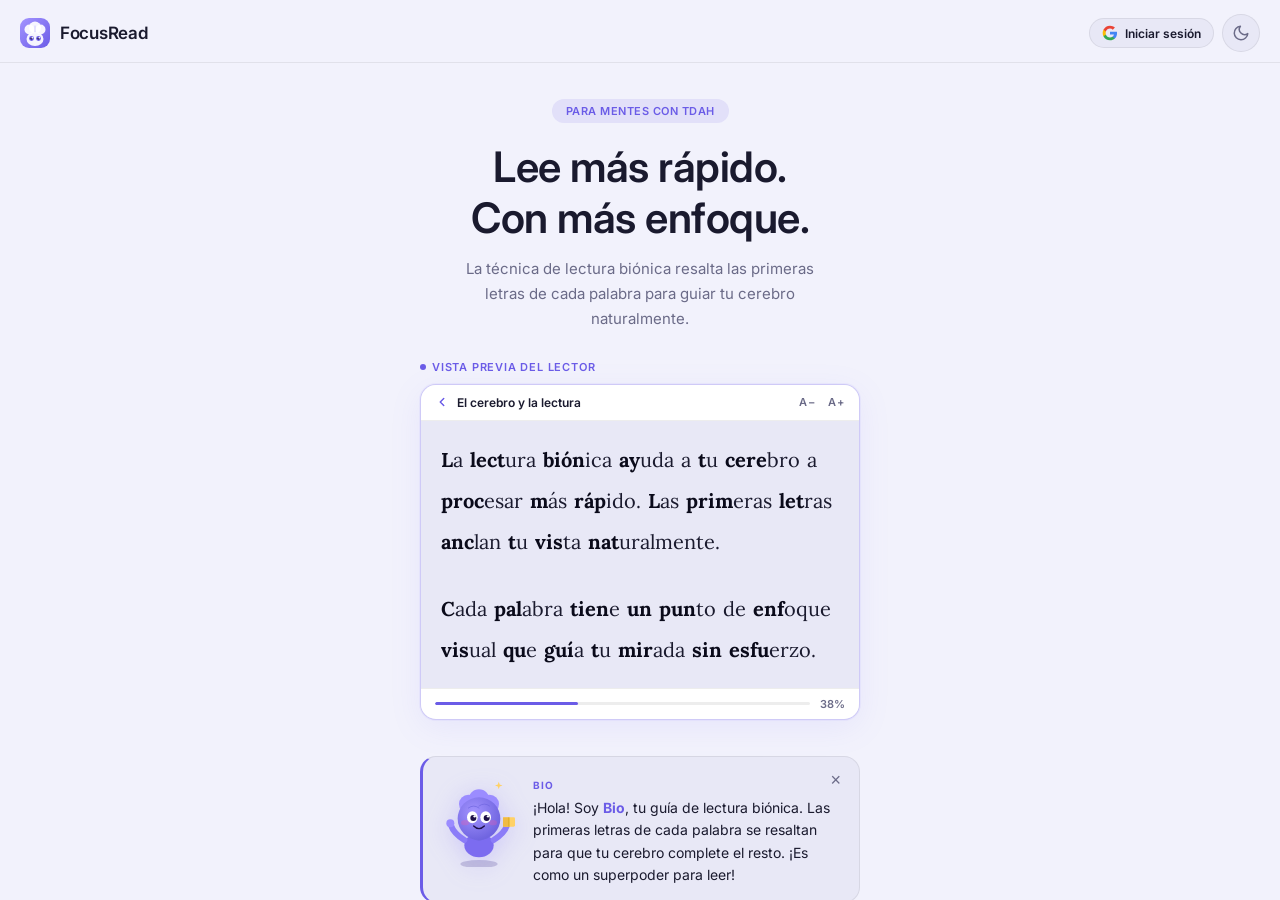
==== commit 0af220af: "feat: streak, stats, notifications, share, focus line, bionic intensity, progressive paywall, auto d" ====
--- a/index.html
+++ b/index.html
@@ -299,12 +299,31 @@
         </button>
         <h1 class="reader-title" id="reader-title">FocusRead</h1>
         <div class="font-controls">
+          <button class="btn-font" id="btn-reader-theme" aria-label="Cambiar tema" title="Cambiar tema">
+            <svg id="reader-icon-sun" width="15" height="15" viewBox="0 0 24 24" fill="none" stroke="currentColor" stroke-width="2" stroke-linecap="round" stroke-linejoin="round"><circle cx="12" cy="12" r="5"/><line x1="12" y1="1" x2="12" y2="3"/><line x1="12" y1="21" x2="12" y2="23"/><line x1="4.22" y1="4.22" x2="5.64" y2="5.64"/><line x1="18.36" y1="18.36" x2="19.78" y2="19.78"/><line x1="1" y1="12" x2="3" y2="12"/><line x1="21" y1="12" x2="23" y2="12"/><line x1="4.22" y1="19.78" x2="5.64" y2="18.36"/><line x1="18.36" y1="5.64" x2="19.78" y2="4.22"/></svg>
+            <svg id="reader-icon-moon" width="15" height="15" viewBox="0 0 24 24" fill="none" stroke="currentColor" stroke-width="2" stroke-linecap="round" stroke-linejoin="round" style="display:none"><path d="M21 12.79A9 9 0 1 1 11.21 3 7 7 0 0 0 21 12.79z"/></svg>
+          </button>
           <button class="btn-font" id="btn-font-down" aria-label="Reducir fuente">A−</button>
           <button class="btn-font" id="btn-font-up" aria-label="Aumentar fuente">A+</button>
           <button class="btn-font btn-rsvp-open" id="btn-rsvp-open" aria-label="Modo rápido" hidden title="Modo rápido (Pro)">▶</button>
           <button class="btn-font btn-save-book" id="btn-save-book" aria-label="Guardar en biblioteca" hidden>★</button>
+          <button class="btn-font" id="btn-share" aria-label="Compartir" title="Compartir" hidden>
+            <svg width="16" height="16" viewBox="0 0 24 24" fill="none" stroke="currentColor" stroke-width="2" stroke-linecap="round" stroke-linejoin="round">
+              <circle cx="18" cy="5" r="3"/><circle cx="6" cy="12" r="3"/><circle cx="18" cy="19" r="3"/>
+              <line x1="8.59" y1="13.51" x2="15.42" y2="17.49"/><line x1="15.41" y1="6.51" x2="8.59" y2="10.49"/>
+            </svg>
+          </button>
+          <button class="btn-font" id="btn-focus-line" aria-label="Guía de lectura" title="Guía de lectura" style="font-size:11px;letter-spacing:-1px">≡</button>
+          <div class="reader-intensity" id="reader-intensity" aria-label="Intensidad biónica">
+            <button class="intensity-dot" data-v="1" title="Ligero">·</button>
+            <button class="intensity-dot active" data-v="2" title="Normal">··</button>
+            <button class="intensity-dot" data-v="3" title="Fuerte">···</button>
+            <button class="intensity-dot pro-only" data-v="4" title="Máximo (Pro)">✦</button>
+          </div>
         </div>
       </header>
+
+      <div class="reader-focus-bar" id="reader-focus-bar" hidden></div>
 
       <div class="reader-scroll" id="reader-scroll">
         <!-- Bio tip inside reader -->
@@ -328,111 +347,130 @@
     <!-- ══ DASHBOARD SCREEN ════════════════════════════════════ -->
     <div id="screen-dashboard" class="screen">
 
-      <header class="app-header">
-        <div class="logo">
-          <svg width="30" height="30" viewBox="0 0 30 30" fill="none" aria-hidden="true">
-            <defs>
-              <linearGradient id="dash-hdr-grad" x1="0" y1="0" x2="1" y2="1">
-                <stop offset="0%" stop-color="#A394FF"/>
-                <stop offset="100%" stop-color="#6B5CE7"/>
-              </linearGradient>
-            </defs>
-            <rect width="30" height="30" rx="9" fill="url(#dash-hdr-grad)"/>
-            <circle cx="9.5" cy="11.5" r="5" fill="rgba(255,255,255,0.92)"/>
-            <circle cx="15" cy="9.5" r="6" fill="rgba(255,255,255,0.92)"/>
-            <circle cx="20.5" cy="11.5" r="5" fill="rgba(255,255,255,0.92)"/>
-            <ellipse cx="15" cy="21" rx="8.5" ry="7" fill="rgba(255,255,255,0.92)"/>
-            <line x1="15" y1="8" x2="15" y2="14" stroke="#9B8CFF" stroke-width="1" stroke-linecap="round" opacity="0.4"/>
-            <circle cx="11.5" cy="20.5" r="2.4" fill="#6B5CE7"/>
-            <circle cx="18.5" cy="20.5" r="2.4" fill="#6B5CE7"/>
-            <circle cx="11.5" cy="20.5" r="1.1" fill="#1E1148"/>
-            <circle cx="18.5" cy="20.5" r="1.1" fill="#1E1148"/>
-            <circle cx="12.3" cy="19.7" r="0.85" fill="rgba(255,255,255,0.9)"/>
-            <circle cx="19.3" cy="19.7" r="0.85" fill="rgba(255,255,255,0.9)"/>
+      <div class="dash-topbar">
+        <span class="dash-appname">FocusRead</span>
+        <button id="dash-btn-theme" class="dash-topbar-btn" aria-label="Cambiar tema">
+          <svg id="dash-icon-sun" width="18" height="18" viewBox="0 0 24 24" fill="none" stroke="currentColor" stroke-width="2" stroke-linecap="round" stroke-linejoin="round">
+            <circle cx="12" cy="12" r="5"/><line x1="12" y1="1" x2="12" y2="3"/><line x1="12" y1="21" x2="12" y2="23"/>
+            <line x1="4.22" y1="4.22" x2="5.64" y2="5.64"/><line x1="18.36" y1="18.36" x2="19.78" y2="19.78"/>
+            <line x1="1" y1="12" x2="3" y2="12"/><line x1="21" y1="12" x2="23" y2="12"/>
+            <line x1="4.22" y1="19.78" x2="5.64" y2="18.36"/><line x1="18.36" y1="5.64" x2="19.78" y2="4.22"/>
           </svg>
-          <span class="logo-text">FocusRead</span>
-        </div>
-        <div class="header-actions">
-          <div class="user-area" id="dash-user-area">
-            <div class="user-profile" id="dash-user-profile">
-              <button class="user-avatar-btn" id="dash-avatar-btn" aria-label="Mi perfil">
-                <img id="dash-user-photo" src="" alt="" width="32" height="32" referrerpolicy="no-referrer">
-                <span class="user-avatar-fallback" id="dash-avatar-fallback" hidden>?</span>
-              </button>
-            </div>
-          </div>
-          <button id="dash-btn-theme" class="btn-icon" aria-label="Cambiar tema">
-            <svg id="dash-icon-sun" width="18" height="18" viewBox="0 0 24 24" fill="none" stroke="currentColor" stroke-width="2" stroke-linecap="round" stroke-linejoin="round">
-              <circle cx="12" cy="12" r="5"/>
-              <line x1="12" y1="1" x2="12" y2="3"/><line x1="12" y1="21" x2="12" y2="23"/>
-              <line x1="4.22" y1="4.22" x2="5.64" y2="5.64"/><line x1="18.36" y1="18.36" x2="19.78" y2="19.78"/>
-              <line x1="1" y1="12" x2="3" y2="12"/><line x1="21" y1="12" x2="23" y2="12"/>
-              <line x1="4.22" y1="19.78" x2="5.64" y2="18.36"/><line x1="18.36" y1="5.64" x2="19.78" y2="4.22"/>
-            </svg>
-            <svg id="dash-icon-moon" width="18" height="18" viewBox="0 0 24 24" fill="none" stroke="currentColor" stroke-width="2" stroke-linecap="round" stroke-linejoin="round" style="display:none">
-              <path d="M21 12.79A9 9 0 1 1 11.21 3 7 7 0 0 0 21 12.79z"/>
-            </svg>
-          </button>
-        </div>
-      </header>
+          <svg id="dash-icon-moon" width="18" height="18" viewBox="0 0 24 24" fill="none" stroke="currentColor" stroke-width="2" stroke-linecap="round" stroke-linejoin="round" style="display:none">
+            <path d="M21 12.79A9 9 0 1 1 11.21 3 7 7 0 0 0 21 12.79z"/>
+          </svg>
+        </button>
+      </div>
 
       <main class="dash-main">
 
         <!-- Greeting -->
         <div class="dash-greeting">
-          <div class="dash-greeting-text">
-            <span class="dash-hello" id="dash-hello">Hola</span>
-            <span class="dash-user-first" id="dash-user-first"></span>
+          <div class="dash-greeting-left">
+            <div class="dash-bio-mini" aria-hidden="true">
+              <svg viewBox="0 0 80 90" width="64" height="72" xmlns="http://www.w3.org/2000/svg">
+                <defs>
+                  <radialGradient id="db-g" cx="38%" cy="35%" r="65%">
+                    <stop offset="0%" stop-color="#A394FF"/>
+                    <stop offset="100%" stop-color="#7065E0"/>
+                  </radialGradient>
+                </defs>
+                <!-- Shadow -->
+                <ellipse cx="40" cy="87" rx="18" ry="4" fill="#3D2E8A" opacity="0.18"/>
+                <!-- Body -->
+                <ellipse cx="40" cy="70" rx="14" ry="11" fill="#7C6CF0"/>
+                <!-- Neck -->
+                <ellipse cx="40" cy="59" rx="7" ry="6" fill="url(#db-g)"/>
+                <!-- Brain lobes -->
+                <circle cx="28" cy="29" r="9" fill="#9B8CFF"/>
+                <circle cx="40" cy="25" r="11" fill="#9B8CFF"/>
+                <circle cx="52" cy="29" r="9" fill="#9B8CFF"/>
+                <!-- Head -->
+                <circle cx="40" cy="43" r="21" fill="url(#db-g)"/>
+                <!-- Eyes white -->
+                <ellipse cx="33" cy="42" rx="5.5" ry="6" fill="white"/>
+                <ellipse cx="47" cy="42" rx="5.5" ry="6" fill="white"/>
+                <!-- Pupils -->
+                <circle cx="34" cy="43" r="3" fill="#1E1148"/>
+                <circle cx="48" cy="43" r="3" fill="#1E1148"/>
+                <!-- Eye shine -->
+                <circle cx="35.5" cy="41" r="1.2" fill="white"/>
+                <circle cx="49.5" cy="41" r="1.2" fill="white"/>
+                <!-- Blush -->
+                <ellipse cx="25" cy="48" rx="4" ry="2.5" fill="#F857A6" opacity="0.3"/>
+                <ellipse cx="55" cy="48" rx="4" ry="2.5" fill="#F857A6" opacity="0.3"/>
+                <!-- Big smile -->
+                <path d="M33 53 Q40 61 47 53" stroke="#1E1148" stroke-width="2" fill="none" stroke-linecap="round"/>
+                <!-- Left arm waving -->
+                <g class="bio-wave-arm" style="transform-origin:27px 63px">
+                  <path d="M27 63 Q18 54 15 43" stroke="#8B7CF8" stroke-width="7" stroke-linecap="round" fill="none"/>
+                  <circle cx="14" cy="41" r="5" fill="#9B8CFF"/>
+                  <line x1="11" y1="36" x2="10" y2="31" stroke="#9B8CFF" stroke-width="3" stroke-linecap="round"/>
+                  <line x1="14" y1="35" x2="14" y2="30" stroke="#9B8CFF" stroke-width="3" stroke-linecap="round"/>
+                  <line x1="17" y1="36" x2="18" y2="31" stroke="#9B8CFF" stroke-width="3" stroke-linecap="round"/>
+                </g>
+                <!-- Right arm -->
+                <path d="M53 63 Q65 55 68 46" stroke="#8B7CF8" stroke-width="7" stroke-linecap="round" fill="none"/>
+                <circle cx="69" cy="43" r="5" fill="#9B8CFF"/>
+                <!-- Sparkle -->
+                <path d="M62 14 L63.5 9 L65 14 L70 15.5 L65 17 L63.5 22 L62 17 L57 15.5 Z" fill="#FFD166" opacity="0.9" transform="scale(0.7) translate(22,-8)"/>
+              </svg>
+            </div>
+            <div class="dash-greeting-text">
+              <div class="dash-greeting-question" id="dash-greeting-q">¿Qué leeremos hoy?</div>
+              <div class="dash-user-name" id="dash-user-first"></div>
+              <span class="dash-streak" id="dash-streak" hidden></span>
+            </div>
           </div>
           <span class="dash-plan-pill" id="dash-plan-pill">Gratis</span>
         </div>
 
-        <!-- Action cards -->
-        <section class="dash-section">
-          <h2 class="dash-section-title">Leer ahora</h2>
-          <div class="dash-action-grid">
-
-            <button class="dash-action-card" id="dash-btn-paste">
-              <div class="dash-action-icon">
-                <svg width="32" height="32" viewBox="0 0 24 24" fill="none" stroke="var(--accent)" stroke-width="1.5" stroke-linecap="round" stroke-linejoin="round">
-                  <path d="M12 20h9"/><path d="M16.5 3.5a2.121 2.121 0 0 1 3 3L7 19l-4 1 1-4L16.5 3.5z"/>
-                </svg>
+        <!-- Upgrade banners — context-aware per plan -->
+        <div class="dash-upgrade-banner dash-upgrade-to-basic" id="dash-upgrade-nudge" hidden>
+          <div class="dash-upgrade-icon">🌟</div>
+          <div class="dash-upgrade-info">
+            <strong>Mejora al Básico</strong>
+            <span>RSVP · Biblioteca · PDFs sin límite · <b>$100 MXN/mes</b></span>
+          </div>
+          <button class="dash-upgrade-cta" id="dash-btn-upgrade">Mejorar →</button>
+        </div>
+        <div class="dash-upgrade-banner dash-upgrade-to-pro" id="dash-upgrade-to-pro" hidden>
+          <div class="dash-upgrade-icon">✦</div>
+          <div class="dash-upgrade-info">
+            <strong>Mejora a PRO</strong>
+            <span>Biblioteca ilimitada · Soporte prioritario · <b>$150 MXN/mes</b></span>
+          </div>
+          <button class="dash-upgrade-cta dash-upgrade-cta-pro" id="dash-btn-upgrade-pro">Mejorar →</button>
+        </div>
+
+        <!-- Novedades -->
+        <section class="dash-section dash-novedades-section" id="dash-novedades">
+          <!-- RSVP trial progress (rendered by JS for free users with >0 trials) -->
+          <div id="dash-rsvp-trial" hidden>
+            <div class="dash-trial-header">
+              <span class="dash-trial-icon">⚡</span>
+              <div class="dash-trial-info">
+                <span class="dash-trial-label">Sesiones RSVP de prueba</span>
+                <span class="dash-trial-count" id="dash-trial-count">0 / 5 usadas</span>
               </div>
-              <span class="dash-action-label">Pegar texto</span>
-              <span class="dash-action-hint">Escribe o pega</span>
-            </button>
-
-            <button class="dash-action-card" id="dash-btn-pdf">
-              <div class="dash-action-icon">
-                <svg width="32" height="32" viewBox="0 0 24 24" fill="none" stroke="var(--accent)" stroke-width="1.5" stroke-linecap="round" stroke-linejoin="round">
-                  <path d="M14 2H6a2 2 0 0 0-2 2v16a2 2 0 0 0 2 2h12a2 2 0 0 0 2-2V8z"/>
-                  <polyline points="14 2 14 8 20 8"/>
-                  <line x1="16" y1="13" x2="8" y2="13"/><line x1="16" y1="17" x2="8" y2="17"/>
-                  <polyline points="10 9 9 9 8 9"/>
-                </svg>
-              </div>
-              <span class="dash-action-label">Abrir PDF</span>
-              <span class="dash-action-hint" id="dash-pdf-hint">Hasta 20 pág · Gratis</span>
-            </button>
-
-            <button class="dash-action-card" id="dash-btn-txt">
-              <div class="dash-action-icon">
-                <svg width="32" height="32" viewBox="0 0 24 24" fill="none" stroke="var(--accent)" stroke-width="1.5" stroke-linecap="round" stroke-linejoin="round">
-                  <path d="M14 2H6a2 2 0 0 0-2 2v16a2 2 0 0 0 2 2h12a2 2 0 0 0 2-2V8z"/>
-                  <polyline points="14 2 14 8 20 8"/>
-                  <line x1="16" y1="13" x2="8" y2="13"/><line x1="16" y1="17" x2="8" y2="17"/><line x1="12" y1="9" x2="8" y2="9"/>
-                </svg>
-              </div>
-              <span class="dash-action-label">Archivo TXT</span>
-              <span class="dash-action-hint">.txt</span>
-            </button>
-
-          </div>
-
-          <!-- Paste area for dashboard -->
-          <div class="dash-paste-area" id="dash-paste-area">
-            <textarea id="dash-paste-input" rows="6" spellcheck="false" placeholder="Pega aquí tu texto, cita, artículo o capítulo..."></textarea>
-            <button class="btn-primary" id="dash-btn-process">Leer ahora →</button>
+              <button class="dash-trial-cta" id="dash-trial-unlock">Desbloquear →</button>
+            </div>
+            <div class="dash-trial-bar"><div class="dash-trial-fill" id="dash-trial-fill"></div></div>
+          </div>
+
+          <!-- Plan feature chips (paid users, rendered by JS) -->
+          <div id="dash-plan-chips" hidden></div>
+
+          <!-- Reading stats (shown when >0 words read) -->
+          <div id="dash-stats" class="dash-stats-row" hidden></div>
+
+          <!-- Tip del día -->
+          <div class="dash-tip-card">
+            <span class="dash-tip-emoji">💡</span>
+            <div class="dash-tip-body">
+              <div class="dash-tip-label">Tip del día</div>
+              <div class="dash-tip-text" id="dash-tip-text">Lee en voz alta mentalmente mientras usas lectura biónica para reforzar la comprensión.</div>
+            </div>
           </div>
         </section>
 
@@ -445,21 +483,156 @@
           <div id="dash-library" class="dash-library-grid">
             <div class="dash-lib-empty" id="dash-lib-empty">
               <svg width="36" height="36" viewBox="0 0 24 24" fill="none" stroke="var(--text-muted)" stroke-width="1.2" stroke-linecap="round" stroke-linejoin="round"><path d="M4 19.5A2.5 2.5 0 0 1 6.5 17H20"/><path d="M6.5 2H20v20H6.5A2.5 2.5 0 0 1 4 19.5v-15A2.5 2.5 0 0 1 6.5 2z"/></svg>
-              <p>Aún no tienes libros guardados.<br>Abre un PDF o TXT y guárdalo con ★</p>
+              <p>Aún no tienes libros guardados.<br>Toca <strong>Bio</strong> abajo para empezar a leer</p>
             </div>
           </div>
         </section>
 
-        <!-- Upgrade nudge (only shown to free users) -->
-        <div class="dash-upgrade-nudge" id="dash-upgrade-nudge" hidden>
-          <div class="dash-nudge-text">
-            <strong>Desbloquea RSVP y biblioteca ampliada</strong>
-            <span>Básico $100 MXN/mes · Pro $150 MXN/mes</span>
-          </div>
-          <button class="btn-primary dash-nudge-btn" id="dash-btn-upgrade">Ver planes →</button>
-        </div>
-
       </main>
+
+      <!-- Bottom navigation -->
+      <nav class="dash-bottom-nav">
+        <button class="dash-nav-tab active" id="dash-nav-home" aria-label="Novedades">
+          <svg width="22" height="22" viewBox="0 0 24 24" fill="none" stroke="currentColor" stroke-width="1.8" stroke-linecap="round" stroke-linejoin="round">
+            <path d="M3 9l9-7 9 7v11a2 2 0 0 1-2 2H5a2 2 0 0 1-2-2z"/>
+            <polyline points="9 22 9 12 15 12 15 22"/>
+          </svg>
+          <span>Novedades</span>
+        </button>
+
+        <div class="dash-nav-center-slot">
+          <button class="dash-bio-fab" id="dash-fab-bio" aria-label="Nueva lectura">
+            <svg viewBox="0 0 40 40" width="34" height="34" xmlns="http://www.w3.org/2000/svg" overflow="hidden">
+              <circle cx="12" cy="10" r="5" fill="rgba(255,255,255,0.22)"/>
+              <circle cx="20" cy="8" r="6.5" fill="rgba(255,255,255,0.22)"/>
+              <circle cx="28" cy="10" r="5" fill="rgba(255,255,255,0.22)"/>
+              <circle cx="20" cy="25" r="14" fill="rgba(255,255,255,0.15)"/>
+              <ellipse cx="16" cy="24" rx="3.2" ry="3.8" fill="white"/>
+              <ellipse cx="24" cy="24" rx="3.2" ry="3.8" fill="white"/>
+              <circle cx="17" cy="25" r="1.9" fill="#1E1148"/>
+              <circle cx="25" cy="25" r="1.9" fill="#1E1148"/>
+              <circle cx="17.9" cy="23.2" r="0.85" fill="white"/>
+              <circle cx="25.9" cy="23.2" r="0.85" fill="white"/>
+              <ellipse cx="13" cy="28" rx="3" ry="2" fill="#F857A6" opacity="0.35"/>
+              <ellipse cx="27" cy="28" rx="3" ry="2" fill="#F857A6" opacity="0.35"/>
+              <path d="M16.5 30 Q20 34 23.5 30" stroke="white" stroke-width="1.6" fill="none" stroke-linecap="round"/>
+            </svg>
+          </button>
+        </div>
+
+        <button class="dash-nav-tab" id="dash-nav-account" aria-label="Mi cuenta">
+          <svg width="22" height="22" viewBox="0 0 24 24" fill="none" stroke="currentColor" stroke-width="1.8" stroke-linecap="round" stroke-linejoin="round">
+            <path d="M20 21v-2a4 4 0 0 0-4-4H8a4 4 0 0 0-4 4v2"/>
+            <circle cx="12" cy="7" r="4"/>
+          </svg>
+          <span>Mi cuenta</span>
+        </button>
+      </nav>
+
+    </div>
+
+    <!-- ══ BIO ACTION SHEET ═════════════════════════════════════ -->
+    <div class="bio-action-sheet" id="bio-action-sheet" hidden>
+      <div class="bio-action-backdrop" id="bio-action-backdrop"></div>
+      <div class="bio-action-panel" id="bio-action-panel">
+        <div class="bio-action-handle"></div>
+        <div class="bio-action-header">
+          <div class="bio-action-face">
+            <svg viewBox="0 0 40 40" width="28" height="28" xmlns="http://www.w3.org/2000/svg" overflow="hidden">
+              <circle cx="12" cy="10" r="5" fill="rgba(255,255,255,0.3)"/>
+              <circle cx="20" cy="8" r="6" fill="rgba(255,255,255,0.3)"/>
+              <circle cx="28" cy="10" r="5" fill="rgba(255,255,255,0.3)"/>
+              <circle cx="20" cy="24" r="14" fill="rgba(255,255,255,0.2)"/>
+              <ellipse cx="16" cy="23" rx="3" ry="3.5" fill="white"/>
+              <ellipse cx="24" cy="23" rx="3" ry="3.5" fill="white"/>
+              <circle cx="17" cy="24" r="1.8" fill="#1E1148"/>
+              <circle cx="25" cy="24" r="1.8" fill="#1E1148"/>
+              <circle cx="17.8" cy="22.5" r="0.8" fill="white"/>
+              <circle cx="25.8" cy="22.5" r="0.8" fill="white"/>
+              <path d="M16.5 28.5 Q20 32 23.5 28.5" stroke="white" stroke-width="1.5" fill="none" stroke-linecap="round"/>
+            </svg>
+          </div>
+          <span class="bio-action-title">Nueva lectura</span>
+        </div>
+        <!-- Inline paste area (toggles open) -->
+        <div class="bio-sheet-paste" id="bio-sheet-paste" hidden>
+          <textarea id="bio-paste-input" rows="5" spellcheck="false" placeholder="Pega aquí tu texto, cita, artículo o capítulo..."></textarea>
+          <button class="btn-primary" id="bio-paste-process">Leer ahora →</button>
+        </div>
+        <div class="bio-action-options">
+          <button class="bio-action-opt" id="bio-act-paste">
+            <div class="bio-act-icon">📝</div>
+            <div class="bio-act-info">
+              <span class="bio-act-label">Pegar texto</span>
+              <span class="bio-act-hint">Escribe o pega directamente</span>
+            </div>
+            <svg width="16" height="16" viewBox="0 0 24 24" fill="none" stroke="var(--text-muted)" stroke-width="2.5" stroke-linecap="round" stroke-linejoin="round"><polyline points="9 18 15 12 9 6"/></svg>
+          </button>
+          <button class="bio-action-opt" id="bio-act-pdf">
+            <div class="bio-act-icon">📄</div>
+            <div class="bio-act-info">
+              <span class="bio-act-label">Abrir PDF</span>
+              <span class="bio-act-hint" id="bio-pdf-hint">Hasta 20 pág · Gratis</span>
+            </div>
+            <svg width="16" height="16" viewBox="0 0 24 24" fill="none" stroke="var(--text-muted)" stroke-width="2.5" stroke-linecap="round" stroke-linejoin="round"><polyline points="9 18 15 12 9 6"/></svg>
+          </button>
+          <button class="bio-action-opt" id="bio-act-txt">
+            <div class="bio-act-icon">📋</div>
+            <div class="bio-act-info">
+              <span class="bio-act-label">Archivo TXT</span>
+              <span class="bio-act-hint">.txt</span>
+            </div>
+            <svg width="16" height="16" viewBox="0 0 24 24" fill="none" stroke="var(--text-muted)" stroke-width="2.5" stroke-linecap="round" stroke-linejoin="round"><polyline points="9 18 15 12 9 6"/></svg>
+          </button>
+        </div>
+      </div>
+    </div>
+
+    <!-- ══ PLAN WELCOME MODAL ═══════════════════════════════════ -->
+    <div id="modal-plan-welcome" class="modal-overlay" hidden>
+      <div class="modal-card plan-welcome-card">
+        <div class="plan-welcome-confetti" aria-hidden="true">🎉</div>
+        <div class="plan-welcome-bio" aria-hidden="true">
+          <svg viewBox="0 0 120 140" width="90" height="105" xmlns="http://www.w3.org/2000/svg">
+            <defs><radialGradient id="pw-g" cx="38%" cy="35%" r="65%"><stop offset="0%" stop-color="#A394FF"/><stop offset="100%" stop-color="#7065E0"/></radialGradient></defs>
+            <ellipse cx="60" cy="136" rx="28" ry="6" fill="#3D2E8A" opacity="0.18"/>
+            <ellipse cx="60" cy="108" rx="22" ry="18" fill="#7C6CF0"/>
+            <ellipse cx="60" cy="92" rx="10" ry="9" fill="url(#pw-g)"/>
+            <circle cx="44" cy="46" r="14" fill="#9B8CFF"/>
+            <circle cx="60" cy="40" r="16" fill="#9B8CFF"/>
+            <circle cx="76" cy="46" r="14" fill="#9B8CFF"/>
+            <circle cx="60" cy="68" r="32" fill="url(#pw-g)"/>
+            <ellipse cx="50" cy="66" rx="8" ry="9" fill="white"/>
+            <ellipse cx="70" cy="66" rx="8" ry="9" fill="white"/>
+            <circle cx="51.5" cy="67" r="4.5" fill="#1E1148"/>
+            <circle cx="71.5" cy="67" r="4.5" fill="#1E1148"/>
+            <circle cx="53.5" cy="64.5" r="1.8" fill="white"/>
+            <circle cx="73.5" cy="64.5" r="1.8" fill="white"/>
+            <ellipse cx="39" cy="74" rx="6" ry="4" fill="#F857A6" opacity="0.28"/>
+            <ellipse cx="81" cy="74" rx="6" ry="4" fill="#F857A6" opacity="0.28"/>
+            <path d="M50 80 Q60 90 70 80" stroke="#1E1148" stroke-width="2.5" fill="none" stroke-linecap="round"/>
+            <!-- Both arms raised up celebrating -->
+            <path d="M42 100 Q28 80 26 66" stroke="#8B7CF8" stroke-width="11" stroke-linecap="round" fill="none"/>
+            <circle cx="25" cy="63" r="8" fill="#9B8CFF"/>
+            <path d="M78 100 Q92 80 94 66" stroke="#8B7CF8" stroke-width="11" stroke-linecap="round" fill="none"/>
+            <circle cx="95" cy="63" r="8" fill="#9B8CFF"/>
+            <path d="M82 32 L84 24 L86 32 L94 34 L86 36 L84 44 L82 36 L74 34 Z" fill="#FFD166" opacity="0.9"/>
+            <circle cx="108" cy="52" r="4" fill="#FFD166" opacity="0.8"/>
+            <circle cx="102" cy="40" r="2.5" fill="#FFD166" opacity="0.6"/>
+            <circle cx="14" cy="50" r="3.5" fill="#FFD166" opacity="0.7"/>
+            <circle cx="20" cy="38" r="2" fill="#FFD166" opacity="0.5"/>
+          </svg>
+        </div>
+        <div class="plan-welcome-badge" id="pw-badge">✦ Plan Básico</div>
+        <h2 class="plan-welcome-title" id="pw-title">¡Todo listo!</h2>
+        <p class="plan-welcome-sub" id="pw-sub">Ya tienes acceso completo al plan Básico</p>
+        <ul class="plan-welcome-feats" id="pw-feats">
+          <li>⚡ Modo rápido RSVP desbloqueado</li>
+          <li>📚 Biblioteca personal (hasta 10 libros)</li>
+          <li>📄 PDFs y TXT sin límite de páginas</li>
+        </ul>
+        <button class="btn-primary plan-welcome-cta" id="btn-plan-welcome-close">¡Empezar a leer! →</button>
+      </div>
     </div>
 
     <!-- ══ GOOGLE LOGIN MODAL ═══════════════════════════════════ -->
@@ -496,11 +669,11 @@
             <path d="M85 140 Q100 152 115 140" stroke="#1E1148" stroke-width="2.8" fill="none" stroke-linecap="round"/>
             <!-- Left arm raised high waving — animated via CSS -->
             <g class="bio-wave-arm" style="transform-origin:62px 192px">
-              <path d="M62 192 Q30 160 22 130" stroke="#8B7CF8" stroke-width="15" stroke-linecap="round" fill="none"/>
-              <circle cx="20" cy="126" r="11" fill="#9B8CFF"/>
-              <line x1="14" y1="118" x2="12" y2="110" stroke="#9B8CFF" stroke-width="5" stroke-linecap="round"/>
-              <line x1="20" y1="116" x2="20" y2="107" stroke="#9B8CFF" stroke-width="5" stroke-linecap="round"/>
-              <line x1="26" y1="117" x2="28" y2="109" stroke="#9B8CFF" stroke-width="5" stroke-linecap="round"/>
+              <path d="M62 192 Q44 164 40 132" stroke="#8B7CF8" stroke-width="15" stroke-linecap="round" fill="none"/>
+              <circle cx="40" cy="128" r="11" fill="#9B8CFF"/>
+              <line x1="32" y1="120" x2="30" y2="112" stroke="#9B8CFF" stroke-width="5" stroke-linecap="round"/>
+              <line x1="40" y1="118" x2="40" y2="108" stroke="#9B8CFF" stroke-width="5" stroke-linecap="round"/>
+              <line x1="48" y1="120" x2="50" y2="112" stroke="#9B8CFF" stroke-width="5" stroke-linecap="round"/>
             </g>
             <!-- Right arm down -->
             <path d="M138 192 Q158 185 162 172" stroke="#8B7CF8" stroke-width="15" stroke-linecap="round" fill="none"/>
--- a/styles.css
+++ b/styles.css
@@ -1557,13 +1557,14 @@
   inset: 0;
   background: var(--bg);
   z-index: 900;
-  display: flex;
+  display: none;
   flex-direction: column;
   align-items: center;
   justify-content: center;
   gap: 20px;
   padding: 24px;
 }
+.rsvp-overlay:not([hidden]) { display: flex; }
 
 .rsvp-close {
   position: absolute;
@@ -2305,24 +2306,36 @@
   flex: 1;
   overflow-y: auto;
   -webkit-overflow-scrolling: touch;
-  padding: 20px 20px 100px;
-  display: flex;
-  flex-direction: column;
-  gap: 28px;
+  padding: 20px 20px 32px;
+  display: flex;
+  flex-direction: column;
+  gap: 24px;
 }
 
 .dash-greeting {
   display: flex;
   align-items: center;
   justify-content: space-between;
-  padding: 4px 0;
-}
-.dash-greeting-text {
-  font-size: 22px;
-  font-weight: 700;
-  color: var(--text);
-}
-.dash-user-first { color: var(--accent); margin-left: 6px; }
+  padding: 4px 0 8px;
+}
+.dash-greeting-left {
+  display: flex;
+  align-items: center;
+  gap: 14px;
+}
+.dash-bio-mini { flex-shrink: 0; }
+.dash-greeting-text { display: flex; flex-direction: column; gap: 2px; }
+.dash-greeting-question {
+  font-size: 20px;
+  font-weight: 700;
+  color: var(--text);
+  line-height: 1.2;
+}
+.dash-user-name {
+  font-size: 14px;
+  color: var(--accent);
+  font-weight: 500;
+}
 .dash-plan-pill {
   font-size: 11px;
   font-weight: 700;
@@ -2538,3 +2551,552 @@
   flex-direction: column;
   overflow: hidden;
 }
+
+/* ── BOTTOM NAVIGATION ──────────────────────────────────────── */
+.dash-bottom-nav {
+  position: relative;
+  flex-shrink: 0;
+  display: flex;
+  align-items: center;
+  justify-content: space-around;
+  background: var(--surface);
+  border-top: 1px solid var(--border);
+  padding: 6px 0 calc(8px + env(safe-area-inset-bottom, 0px));
+  z-index: 10;
+}
+
+.dash-nav-tab {
+  flex: 1;
+  display: flex;
+  flex-direction: column;
+  align-items: center;
+  gap: 3px;
+  background: none;
+  border: none;
+  color: var(--text-muted);
+  font-family: inherit;
+  font-size: 11px;
+  font-weight: 500;
+  cursor: pointer;
+  padding: 6px 0 2px;
+  transition: color .2s;
+}
+.dash-nav-tab.active {
+  color: var(--accent);
+}
+.dash-nav-tab svg {
+  transition: transform .2s;
+}
+.dash-nav-tab.active svg {
+  transform: translateY(-1px);
+}
+
+.dash-nav-center-slot {
+  flex: 0 0 88px;
+  display: flex;
+  align-items: flex-end;
+  justify-content: center;
+  position: relative;
+  height: 64px;
+}
+
+.dash-bio-fab {
+  position: absolute;
+  bottom: 6px;
+  width: 64px;
+  height: 64px;
+  border-radius: 50%;
+  background: linear-gradient(145deg, #A394FF 0%, #6B5CE7 100%);
+  border: 3px solid var(--surface);
+  box-shadow: 0 4px 24px rgba(139,124,248,0.55), 0 0 0 1px rgba(139,124,248,0.2);
+  display: flex;
+  align-items: center;
+  justify-content: center;
+  cursor: pointer;
+  transition: transform .18s, box-shadow .18s;
+  z-index: 12;
+}
+.dash-bio-fab:hover {
+  transform: scale(1.08) translateY(-2px);
+  box-shadow: 0 8px 32px rgba(139,124,248,0.65), 0 0 0 1px rgba(139,124,248,0.3);
+}
+.dash-bio-fab:active {
+  transform: scale(0.94);
+  box-shadow: 0 2px 12px rgba(139,124,248,0.4);
+}
+
+/* ── BIO ACTION SHEET ───────────────────────────────────────── */
+.bio-action-sheet {
+  position: fixed;
+  inset: 0;
+  z-index: 500;
+}
+.bio-action-sheet[hidden] { display: none; }
+
+.bio-action-backdrop {
+  position: absolute;
+  inset: 0;
+  background: rgba(0,0,0,0.62);
+  backdrop-filter: blur(6px);
+  -webkit-backdrop-filter: blur(6px);
+}
+
+.bio-action-panel {
+  position: absolute;
+  bottom: 0;
+  left: 0;
+  right: 0;
+  background: var(--surface);
+  border-radius: 24px 24px 0 0;
+  padding-bottom: calc(20px + env(safe-area-inset-bottom, 0px));
+  transform: translateY(100%);
+  transition: transform 0.34s cubic-bezier(0.32, 0.72, 0, 1);
+  max-width: 600px;
+  margin: 0 auto;
+}
+.bio-action-panel.open {
+  transform: translateY(0);
+}
+
+.bio-action-handle {
+  width: 36px;
+  height: 4px;
+  background: var(--border);
+  border-radius: 2px;
+  margin: 14px auto 0;
+}
+
+.bio-action-header {
+  display: flex;
+  align-items: center;
+  gap: 14px;
+  padding: 16px 20px 14px;
+  border-bottom: 1px solid var(--border);
+}
+
+.bio-action-face {
+  width: 48px;
+  height: 48px;
+  border-radius: 50%;
+  background: linear-gradient(145deg, #A394FF, #7065E0);
+  display: flex;
+  align-items: center;
+  justify-content: center;
+  flex-shrink: 0;
+  box-shadow: 0 3px 14px rgba(139,124,248,0.4);
+}
+
+.bio-action-title {
+  font-size: 19px;
+  font-weight: 700;
+  color: var(--text);
+}
+
+.bio-sheet-paste {
+  padding: 14px 20px 6px;
+  display: flex;
+  flex-direction: column;
+  gap: 10px;
+}
+.bio-sheet-paste[hidden] { display: none; }
+.bio-sheet-paste textarea {
+  width: 100%;
+  background: var(--card);
+  border: 1px solid var(--border);
+  border-radius: var(--radius);
+  color: var(--text);
+  font-family: inherit;
+  font-size: 15px;
+  padding: 14px;
+  resize: none;
+  outline: none;
+  transition: border-color .15s;
+  line-height: 1.6;
+}
+.bio-sheet-paste textarea:focus { border-color: var(--accent); }
+.bio-sheet-paste textarea::placeholder { color: var(--text-muted); }
+
+.bio-action-options {
+  display: flex;
+  flex-direction: column;
+}
+
+.bio-action-opt {
+  display: flex;
+  align-items: center;
+  gap: 14px;
+  padding: 14px 20px;
+  background: none;
+  border: none;
+  border-bottom: 1px solid var(--border);
+  text-align: left;
+  cursor: pointer;
+  width: 100%;
+  transition: background .15s;
+  font-family: inherit;
+}
+.bio-action-opt:last-child { border-bottom: none; }
+.bio-action-opt:hover { background: var(--card); }
+.bio-action-opt:active { background: var(--card-hover); }
+
+.bio-act-icon {
+  font-size: 26px;
+  width: 48px;
+  height: 48px;
+  border-radius: 14px;
+  background: var(--card);
+  display: flex;
+  align-items: center;
+  justify-content: center;
+  flex-shrink: 0;
+}
+.bio-act-info { flex: 1; }
+.bio-act-label {
+  display: block;
+  font-size: 16px;
+  font-weight: 600;
+  color: var(--text);
+  line-height: 1.3;
+}
+.bio-act-hint {
+  display: block;
+  font-size: 13px;
+  color: var(--text-muted);
+  margin-top: 2px;
+}
+
+/* ── UPGRADE BANNERS ────────────────────────────────────────── */
+.dash-upgrade-banner {
+  display: flex;
+  align-items: center;
+  gap: 12px;
+  border-radius: var(--radius);
+  padding: 14px 16px;
+}
+.dash-upgrade-to-basic {
+  background: linear-gradient(135deg, rgba(139,124,248,0.14), rgba(107,92,231,0.06));
+  border: 1px solid rgba(139,124,248,0.28);
+}
+.dash-upgrade-to-pro {
+  background: linear-gradient(135deg, rgba(255,209,102,0.14), rgba(255,160,50,0.06));
+  border: 1px solid rgba(255,209,102,0.32);
+}
+.dash-upgrade-icon {
+  font-size: 22px;
+  flex-shrink: 0;
+  line-height: 1;
+}
+.dash-upgrade-info {
+  flex: 1;
+  display: flex;
+  flex-direction: column;
+  gap: 2px;
+  min-width: 0;
+}
+.dash-upgrade-info strong {
+  font-size: 14px;
+  color: var(--text);
+  white-space: nowrap;
+  overflow: hidden;
+  text-overflow: ellipsis;
+}
+.dash-upgrade-info span {
+  font-size: 12px;
+  color: var(--text-muted);
+  line-height: 1.4;
+}
+.dash-upgrade-info b { color: var(--accent); }
+.dash-upgrade-to-pro .dash-upgrade-info b { color: #FFD166; }
+.dash-upgrade-cta {
+  flex-shrink: 0;
+  padding: 8px 14px;
+  border-radius: 99px;
+  border: none;
+  background: var(--accent);
+  color: #fff;
+  font-family: inherit;
+  font-size: 12px;
+  font-weight: 700;
+  cursor: pointer;
+  white-space: nowrap;
+  transition: opacity .15s, transform .1s;
+}
+.dash-upgrade-cta-pro {
+  background: linear-gradient(135deg, #FFD166, #FFA828);
+  color: #1E1148;
+}
+.dash-upgrade-cta:hover { opacity: .88; transform: translateY(-1px); }
+
+/* ── DASH TOPBAR (replaces full header) ─────────────────────── */
+.dash-topbar {
+  flex-shrink: 0;
+  display: flex;
+  align-items: center;
+  justify-content: space-between;
+  padding: 0 18px;
+  height: 48px;
+  border-bottom: 1px solid var(--border);
+  background: var(--surface);
+}
+.dash-appname {
+  font-size: 16px;
+  font-weight: 700;
+  color: var(--text);
+  letter-spacing: -0.3px;
+}
+.dash-topbar-btn {
+  background: none;
+  border: none;
+  color: var(--text-muted);
+  cursor: pointer;
+  display: flex;
+  align-items: center;
+  justify-content: center;
+  width: 36px;
+  height: 36px;
+  border-radius: 50%;
+  transition: background .15s, color .15s;
+}
+.dash-topbar-btn:hover { background: var(--card); color: var(--text); }
+
+/* ── NOVEDADES SECTION ──────────────────────────────────────── */
+.dash-novedades-section { gap: 10px; }
+
+.dash-rsvp-trial {
+  background: var(--card);
+  border: 1px solid var(--border);
+  border-radius: var(--radius);
+  padding: 14px 16px;
+  display: flex;
+  flex-direction: column;
+  gap: 10px;
+}
+.dash-trial-header {
+  display: flex;
+  align-items: center;
+  gap: 10px;
+}
+.dash-trial-icon { font-size: 20px; flex-shrink: 0; }
+.dash-trial-info {
+  flex: 1;
+  display: flex;
+  flex-direction: column;
+  gap: 1px;
+}
+.dash-trial-label {
+  font-size: 13px;
+  font-weight: 600;
+  color: var(--text);
+}
+.dash-trial-count {
+  font-size: 11px;
+  color: var(--text-muted);
+}
+.dash-trial-cta {
+  background: var(--accent);
+  color: #fff;
+  border: none;
+  border-radius: 99px;
+  padding: 6px 12px;
+  font-family: inherit;
+  font-size: 12px;
+  font-weight: 700;
+  cursor: pointer;
+  white-space: nowrap;
+  transition: opacity .15s;
+  flex-shrink: 0;
+}
+.dash-trial-cta:hover { opacity: .85; }
+.dash-trial-bar {
+  height: 5px;
+  background: var(--border);
+  border-radius: 3px;
+  overflow: hidden;
+}
+.dash-trial-fill {
+  height: 100%;
+  background: var(--accent);
+  border-radius: 3px;
+  transition: width .4s ease;
+}
+
+.dash-plan-chips {
+  display: flex;
+  flex-wrap: wrap;
+  gap: 8px;
+}
+.dash-plan-chip {
+  display: flex;
+  align-items: center;
+  gap: 5px;
+  font-size: 12px;
+  font-weight: 600;
+  color: var(--accent);
+  background: var(--accent-dim);
+  border: 1px solid rgba(139,124,248,0.2);
+  border-radius: 99px;
+  padding: 5px 10px;
+}
+
+.dash-tip-card {
+  display: flex;
+  align-items: flex-start;
+  gap: 12px;
+  background: var(--card);
+  border: 1px solid var(--border);
+  border-left: 3px solid var(--accent);
+  border-radius: var(--radius);
+  padding: 14px;
+}
+.dash-tip-emoji { font-size: 20px; flex-shrink: 0; margin-top: 1px; }
+.dash-tip-body { flex: 1; }
+.dash-tip-label {
+  font-size: 10px;
+  font-weight: 700;
+  text-transform: uppercase;
+  letter-spacing: .08em;
+  color: var(--accent);
+  margin-bottom: 4px;
+}
+.dash-tip-text {
+  font-size: 13px;
+  color: var(--text-muted);
+  line-height: 1.55;
+}
+
+/* ── PLAN WELCOME MODAL ─────────────────────────────────────── */
+.plan-welcome-card {
+  text-align: center;
+  padding: 0 24px 36px;
+  border-radius: 24px 24px 0 0;
+  max-height: 92vh;
+  overflow-y: auto;
+}
+.plan-welcome-confetti {
+  font-size: 48px;
+  margin: 20px 0 0;
+  animation: confetti-bounce 0.6s ease;
+}
+@keyframes confetti-bounce {
+  0%   { transform: scale(0) rotate(-15deg); opacity: 0; }
+  60%  { transform: scale(1.25) rotate(5deg); opacity: 1; }
+  100% { transform: scale(1) rotate(0deg); }
+}
+.plan-welcome-bio {
+  display: flex;
+  justify-content: center;
+  margin: 8px 0 14px;
+  filter: drop-shadow(0 6px 20px rgba(139,124,248,0.35));
+  animation: bio-enter 0.5s 0.1s ease both;
+}
+@keyframes bio-enter {
+  from { transform: translateY(12px) scale(0.9); opacity: 0; }
+  to   { transform: translateY(0) scale(1); opacity: 1; }
+}
+.plan-welcome-badge {
+  display: inline-flex;
+  align-items: center;
+  gap: 5px;
+  font-size: 12px;
+  font-weight: 700;
+  text-transform: uppercase;
+  letter-spacing: .08em;
+  color: #fff;
+  background: var(--accent);
+  border-radius: 99px;
+  padding: 5px 14px;
+  margin-bottom: 12px;
+  animation: fade-up 0.4s 0.2s ease both;
+}
+.plan-welcome-badge.badge-pro {
+  background: linear-gradient(135deg, #FFD166, #FFA828);
+  color: #1E1148;
+}
+.plan-welcome-title {
+  font-size: 26px;
+  font-weight: 800;
+  color: var(--text);
+  margin-bottom: 6px;
+  animation: fade-up 0.4s 0.25s ease both;
+}
+.plan-welcome-sub {
+  font-size: 14px;
+  color: var(--text-muted);
+  margin-bottom: 20px;
+  animation: fade-up 0.4s 0.3s ease both;
+}
+.plan-welcome-feats {
+  list-style: none;
+  text-align: left;
+  display: flex;
+  flex-direction: column;
+  gap: 10px;
+  background: var(--card);
+  border: 1px solid var(--border);
+  border-radius: var(--radius);
+  padding: 16px;
+  margin-bottom: 24px;
+  animation: fade-up 0.4s 0.35s ease both;
+}
+.plan-welcome-feats li {
+  font-size: 14px;
+  color: var(--text);
+  display: flex;
+  align-items: center;
+  gap: 8px;
+}
+.plan-welcome-cta {
+  width: 100%;
+  animation: fade-up 0.4s 0.45s ease both;
+}
+@keyframes fade-up {
+  from { transform: translateY(10px); opacity: 0; }
+  to   { transform: translateY(0); opacity: 1; }
+}
+
+/* ── STAR SAVE ANIMATION ────────────────────────────────────── */
+@keyframes star-burst {
+  0%   { transform: scale(1); }
+  35%  { transform: scale(1.6) rotate(12deg); color: #FFD166; }
+  65%  { transform: scale(0.88) rotate(-6deg); }
+  100% { transform: scale(1) rotate(0deg); }
+}
+.btn-save-book.saving {
+  animation: star-burst 0.55s ease;
+  color: #FFD166 !important;
+}
+.btn-save-book.saved {
+  color: #FFD166 !important;
+  border-color: rgba(255,209,102,0.5) !important;
+}
+
+/* ── SKELETON SHIMMER ───────────────────────────────────────── */
+@keyframes shimmer {
+  0%   { background-position: -300% 0; }
+  100% { background-position: 300% 0; }
+}
+.skel {
+  background: linear-gradient(90deg, var(--card) 30%, var(--card-hover) 50%, var(--card) 70%);
+  background-size: 300% 100%;
+  animation: shimmer 1.6s infinite;
+  border-radius: 8px;
+}
+.dash-book-skel {
+  height: 62px;
+  border-radius: var(--radius);
+}
+.dash-book-skel-2 { opacity: 0.6; }
+.dash-book-skel-3 { opacity: 0.35; }
+
+/* ── DASHBOARD ENTRY ANIMATION ──────────────────────────────── */
+.dash-section, .dash-greeting, .dash-upgrade-banner {
+  opacity: 0;
+  transform: translateY(14px);
+  transition: opacity 0.4s ease, transform 0.4s ease;
+}
+.dash-section.dash-visible,
+.dash-greeting.dash-visible,
+.dash-upgrade-banner.dash-visible {
+  opacity: 1;
+  transform: translateY(0);
+}
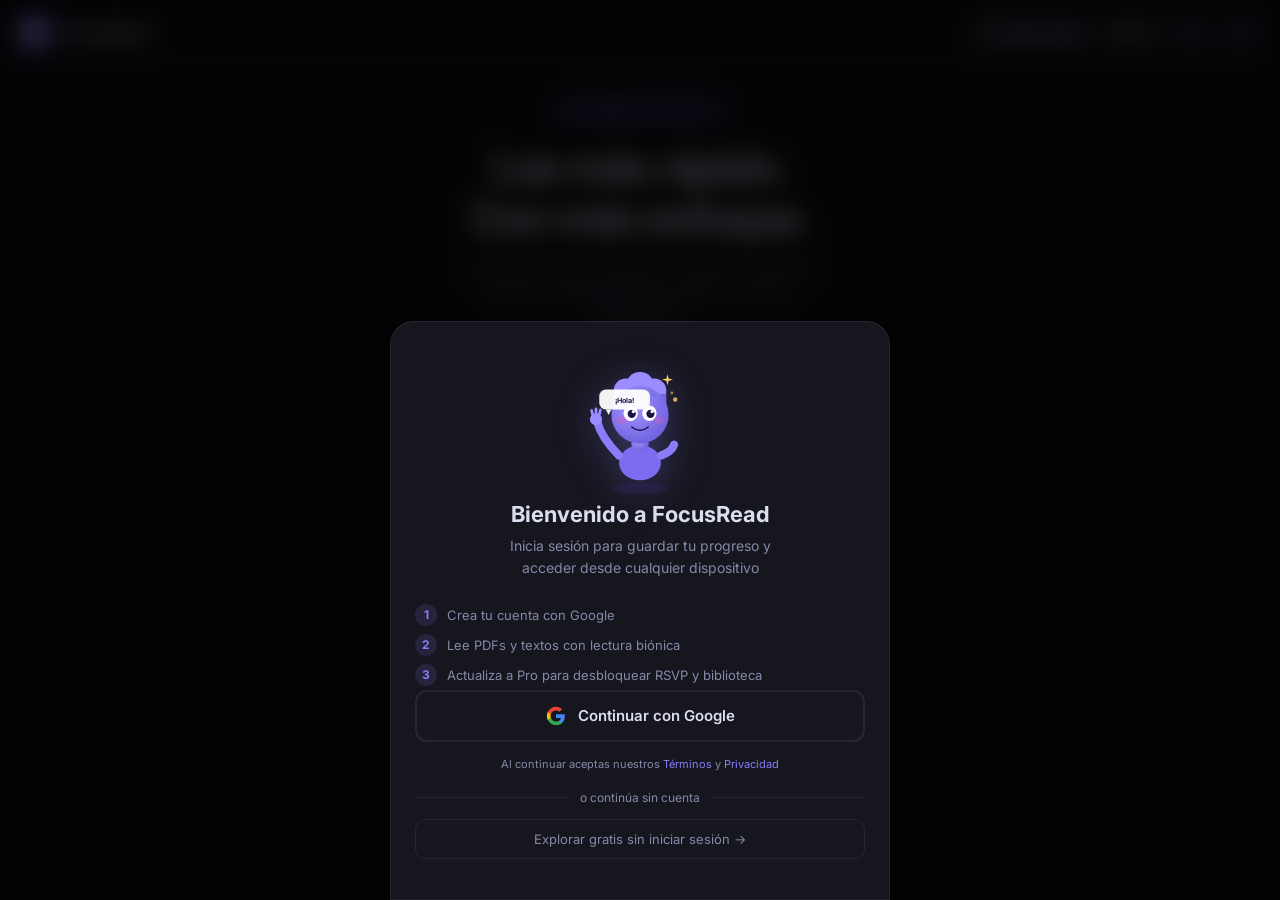
==== commit 6d9b071d: "fix: auth flow, reader overlap, and free plan CTA - Remove forced login on app open — users can brow" ====
--- a/index.html
+++ b/index.html
@@ -2,7 +2,7 @@
 <html lang="es">
 <head>
   <meta charset="UTF-8">
-  <meta name="viewport" content="width=device-width, initial-scale=1.0, maximum-scale=1.0, user-scalable=no">
+  <meta name="viewport" content="width=device-width, initial-scale=1.0, maximum-scale=1.0">
   <title>FocusRead — Lectura Biónica</title>
   <meta name="description" content="Lectura biónica para mentes con TDAH. Importa PDFs y textos, lee con enfoque total.">
   <meta name="theme-color" content="#8b7cf8">
@@ -34,44 +34,43 @@
               </linearGradient>
             </defs>
             <rect width="30" height="30" rx="9" fill="url(#hdr-grad)"/>
-            <!-- Brain lobes -->
-            <circle cx="9.5" cy="11.5" r="5" fill="rgba(255,255,255,0.92)"/>
-            <circle cx="15" cy="9.5" r="6" fill="rgba(255,255,255,0.92)"/>
-            <circle cx="20.5" cy="11.5" r="5" fill="rgba(255,255,255,0.92)"/>
-            <!-- Face -->
-            <ellipse cx="15" cy="21" rx="8.5" ry="7" fill="rgba(255,255,255,0.92)"/>
-            <!-- Center fold -->
-            <line x1="15" y1="8" x2="15" y2="14" stroke="#9B8CFF" stroke-width="1" stroke-linecap="round" opacity="0.4"/>
-            <!-- Eyes -->
-            <circle cx="11.5" cy="20.5" r="2.4" fill="#6B5CE7"/>
-            <circle cx="18.5" cy="20.5" r="2.4" fill="#6B5CE7"/>
-            <!-- Pupils -->
-            <circle cx="11.5" cy="20.5" r="1.1" fill="#1E1148"/>
-            <circle cx="18.5" cy="20.5" r="1.1" fill="#1E1148"/>
-            <!-- Eye shine -->
-            <circle cx="12.3" cy="19.7" r="0.85" fill="rgba(255,255,255,0.9)"/>
-            <circle cx="19.3" cy="19.7" r="0.85" fill="rgba(255,255,255,0.9)"/>
+            <text x="8" y="21" font-family="Inter,system-ui,sans-serif" font-size="13" font-weight="800" fill="white">F</text>
+            <text x="17" y="21" font-family="Inter,system-ui,sans-serif" font-size="13" font-weight="300" fill="rgba(255,255,255,0.7)">R</text>
           </svg>
           <span class="logo-text">FocusRead</span>
         </div>
         <div class="header-actions">
+          <!-- Auth area -->
           <div class="user-area" id="user-area">
             <button class="btn-signin-header" id="btn-signin-header" aria-label="Iniciar sesión">
+              <!-- Google G -->
               <svg width="16" height="16" viewBox="0 0 24 24" aria-hidden="true">
                 <path d="M22.56 12.25c0-.78-.07-1.53-.2-2.25H12v4.26h5.92c-.26 1.37-1.04 2.53-2.21 3.31v2.77h3.57c2.08-1.92 3.28-4.74 3.28-8.09z" fill="#4285F4"/>
                 <path d="M12 23c2.97 0 5.46-.98 7.28-2.66l-3.57-2.77c-.98.66-2.23 1.06-3.71 1.06-2.86 0-5.29-1.93-6.16-4.53H2.18v2.84C3.99 20.53 7.7 23 12 23z" fill="#34A853"/>
                 <path d="M5.84 14.09c-.22-.66-.35-1.36-.35-2.09s.13-1.43.35-2.09V7.07H2.18C1.43 8.55 1 10.22 1 12s.43 3.45 1.18 4.93l3.66-2.84z" fill="#FBBC05"/>
                 <path d="M12 5.38c1.62 0 3.06.56 4.21 1.64l3.15-3.15C17.45 2.09 14.97 1 12 1 7.7 1 3.99 3.47 2.18 7.07l3.66 2.84c.87-2.6 3.3-4.53 6.16-4.53z" fill="#EA4335"/>
               </svg>
-              <span id="btn-signin-text">Entrar</span>
+              <span id="btn-signin-text">Iniciar sesión</span>
             </button>
+            <!-- Logged-in state -->
             <div class="user-profile" id="user-profile" hidden>
-              <button class="user-avatar-btn" id="user-avatar-btn" aria-label="Mi perfil">
+              <button class="user-avatar-btn" id="user-avatar-btn" aria-label="Tu cuenta">
                 <img id="user-photo" src="" alt="" width="32" height="32" referrerpolicy="no-referrer">
                 <span class="user-avatar-fallback" id="user-avatar-fallback" hidden>?</span>
               </button>
-            </div>
-          </div>
+              <div class="user-dropdown" id="user-dropdown" hidden>
+                <div class="user-dropdown-name" id="user-display-name"></div>
+                <div class="user-dropdown-email" id="user-email"></div>
+                <hr class="user-dropdown-divider">
+                <button class="btn-pro-badge" id="btn-upgrade-dropdown">Pro ✦</button>
+                <button class="btn-signout" id="btn-signout" aria-label="Cerrar sesión">
+                  <span id="btn-signout-text">Cerrar sesión</span>
+                </button>
+              </div>
+            </div>
+          </div>
+          <button id="btn-upgrade-header" class="btn-pro-badge" aria-label="Ir a Pro">Pro ✦</button>
+          <button id="btn-lang" class="btn-chip" aria-label="Cambiar idioma">ES</button>
           <button id="btn-theme" class="btn-icon" aria-label="Cambiar tema">
             <svg id="icon-sun" width="18" height="18" viewBox="0 0 24 24" fill="none" stroke="currentColor" stroke-width="2" stroke-linecap="round" stroke-linejoin="round">
               <circle cx="12" cy="12" r="5"/>
@@ -94,30 +93,6 @@
           <div class="hero-badge" id="hero-badge">Para mentes con TDAH</div>
           <h1 class="hero-title" id="hero-title">Lee más rápido.<br>Con más enfoque.</h1>
           <p class="hero-sub" id="hero-sub">La técnica de lectura biónica resalta las primeras letras de cada palabra para guiar tu cerebro naturalmente.</p>
-        </section>
-
-        <!-- ── READER PREVIEW ────────────────────────────── -->
-        <section class="reader-preview-section">
-          <div class="preview-label">Vista previa del lector</div>
-          <div class="reader-preview-card">
-            <div class="preview-topbar">
-              <div class="preview-topbar-left">
-                <span class="preview-back-icon">
-                  <svg width="14" height="14" viewBox="0 0 24 24" fill="none" stroke="currentColor" stroke-width="2.5" stroke-linecap="round" stroke-linejoin="round"><polyline points="15 18 9 12 15 6"/></svg>
-                </span>
-                <span class="preview-doc-title">El cerebro y la lectura</span>
-              </div>
-              <div class="preview-font-chips">A− &nbsp; A+</div>
-            </div>
-            <div class="preview-body bionic-text">
-              <p><b>L</b>a <b>lect</b>ura <b>bión</b>ica <b>ay</b>uda a <b>t</b>u <b>cere</b>bro a <b>proc</b>esar <b>m</b>ás <b>ráp</b>ido. <b>L</b>as <b>prim</b>eras <b>let</b>ras <b>anc</b>lan <b>t</b>u <b>vis</b>ta <b>nat</b>uralmente.</p>
-              <p><b>C</b>ada <b>pal</b>abra <b>tien</b>e <b>un</b> <b>pun</b>to de <b>enf</b>oque <b>vis</b>ual <b>qu</b>e <b>guí</b>a <b>t</b>u <b>mir</b>ada <b>sin</b> <b>esfu</b>erzo.</p>
-            </div>
-            <div class="preview-bottombar">
-              <div class="preview-prog-track"><div class="preview-prog-fill"></div></div>
-              <span class="preview-prog-pct">38%</span>
-            </div>
-          </div>
         </section>
 
         <!-- ── BIO INTRO ──────────────────────────────────── -->
@@ -187,6 +162,35 @@
           </div>
         </section>
 
+        <!-- ── IMPORT ─────────────────────────────────────── -->
+        <section class="import-section">
+          <h2 class="section-title" id="import-title">Importar texto</h2>
+
+          <div class="import-grid">
+            <button class="import-card" id="btn-paste">
+              <div class="import-card-icon">✏️</div>
+              <div class="import-card-label" id="paste-label">Pegar texto</div>
+              <div class="import-card-hint" id="paste-hint">Escribe o pega</div>
+            </button>
+            <button class="import-card" id="btn-txt">
+              <div class="import-card-icon">📄</div>
+              <div class="import-card-label" id="txt-label">Archivo TXT</div>
+              <div class="import-card-hint">.txt</div>
+            </button>
+            <button class="import-card" id="btn-pdf">
+              <div class="import-card-icon">📕</div>
+              <div class="import-card-label" id="pdf-label">Libro PDF</div>
+              <div class="import-card-hint" id="pdf-hint">.pdf · Gratis</div>
+            </button>
+          </div>
+
+          <div class="paste-area" id="paste-area">
+            <textarea id="paste-input" rows="7" spellcheck="false"></textarea>
+            <button class="btn-primary" id="btn-process">
+              <span id="btn-process-text">Leer ahora →</span>
+            </button>
+          </div>
+        </section>
 
         <!-- ── PRICING ────────────────────────────────────── -->
         <section class="pricing-section" id="pricing-section">
@@ -196,55 +200,38 @@
             <p class="pricing-sub" id="pricing-sub">Empieza gratis, sube cuando quieras</p>
           </div>
 
-          <div class="pricing-grid pricing-grid-3">
+          <div class="pricing-grid">
             <!-- Free plan -->
             <div class="plan-card plan-free" id="plan-free-card">
               <div class="plan-name" id="plan-free-name">Gratis</div>
               <div class="plan-price">$0<span class="plan-period" id="plan-period-free">/siempre</span></div>
-              <ul class="plan-features">
-                <li><svg class="pf-check" width="13" height="13" viewBox="0 0 14 14"><circle cx="7" cy="7" r="7" fill="rgba(139,124,248,0.15)"/><path d="M4 7.5l2 2 4-4" stroke="#8b7cf8" stroke-width="1.5" stroke-linecap="round" stroke-linejoin="round" fill="none"/></svg> Lectura biónica</li>
-                <li><svg class="pf-check" width="13" height="13" viewBox="0 0 14 14"><circle cx="7" cy="7" r="7" fill="rgba(139,124,248,0.15)"/><path d="M4 7.5l2 2 4-4" stroke="#8b7cf8" stroke-width="1.5" stroke-linecap="round" stroke-linejoin="round" fill="none"/></svg> Pegar texto (máx. 5)</li>
-                <li><svg class="pf-check" width="13" height="13" viewBox="0 0 14 14"><circle cx="7" cy="7" r="7" fill="rgba(139,124,248,0.15)"/><path d="M4 7.5l2 2 4-4" stroke="#8b7cf8" stroke-width="1.5" stroke-linecap="round" stroke-linejoin="round" fill="none"/></svg> TXT (máx. 3) · PDF 20 pág</li>
-                <li><svg class="pf-check" width="13" height="13" viewBox="0 0 14 14"><circle cx="7" cy="7" r="7" fill="rgba(139,124,248,0.15)"/><path d="M4 7.5l2 2 4-4" stroke="#8b7cf8" stroke-width="1.5" stroke-linecap="round" stroke-linejoin="round" fill="none"/></svg> Tema oscuro y claro</li>
-                <li><svg class="pf-x" width="13" height="13" viewBox="0 0 14 14"><circle cx="7" cy="7" r="7" fill="rgba(136,136,168,0.1)"/><path d="M5 5l4 4M9 5l-4 4" stroke="#8888a8" stroke-width="1.5" stroke-linecap="round" fill="none"/></svg> Sin biblioteca</li>
-                <li><svg class="pf-x" width="13" height="13" viewBox="0 0 14 14"><circle cx="7" cy="7" r="7" fill="rgba(136,136,168,0.1)"/><path d="M5 5l4 4M9 5l-4 4" stroke="#8888a8" stroke-width="1.5" stroke-linecap="round" fill="none"/></svg> Sin RSVP</li>
+              <ul class="plan-features" id="plan-features-free">
+                <li>✓ Pegar cualquier texto</li>
+                <li>✓ Archivos TXT ilimitados</li>
+                <li>✓ PDFs hasta 30 páginas</li>
+                <li>✓ Tema oscuro y claro</li>
+                <li>✓ ES + EN</li>
               </ul>
-              <div class="plan-current" id="plan-current-label">Plan actual</div>
-            </div>
-
-            <!-- Basic plan -->
-            <div class="plan-card plan-basic" id="plan-basic-card">
-              <div class="plan-name">Básico</div>
-              <div class="plan-price">$100<span class="plan-period"> MXN/mes</span></div>
-              <ul class="plan-features">
-                <li><svg class="pf-check" width="13" height="13" viewBox="0 0 14 14"><circle cx="7" cy="7" r="7" fill="rgba(139,124,248,0.15)"/><path d="M4 7.5l2 2 4-4" stroke="#8b7cf8" stroke-width="1.5" stroke-linecap="round" stroke-linejoin="round" fill="none"/></svg> Todo del plan Gratis</li>
-                <li><svg class="pf-check" width="13" height="13" viewBox="0 0 14 14"><circle cx="7" cy="7" r="7" fill="rgba(139,124,248,0.15)"/><path d="M4 7.5l2 2 4-4" stroke="#8b7cf8" stroke-width="1.5" stroke-linecap="round" stroke-linejoin="round" fill="none"/></svg> PDFs y TXT sin límite</li>
-                <li><svg class="pf-check" width="13" height="13" viewBox="0 0 14 14"><circle cx="7" cy="7" r="7" fill="rgba(139,124,248,0.15)"/><path d="M4 7.5l2 2 4-4" stroke="#8b7cf8" stroke-width="1.5" stroke-linecap="round" stroke-linejoin="round" fill="none"/></svg> Modo rápido RSVP</li>
-                <li><svg class="pf-check" width="13" height="13" viewBox="0 0 14 14"><circle cx="7" cy="7" r="7" fill="rgba(139,124,248,0.15)"/><path d="M4 7.5l2 2 4-4" stroke="#8b7cf8" stroke-width="1.5" stroke-linecap="round" stroke-linejoin="round" fill="none"/></svg> Biblioteca (máx. 10)</li>
-                <li><svg class="pf-x" width="13" height="13" viewBox="0 0 14 14"><circle cx="7" cy="7" r="7" fill="rgba(136,136,168,0.1)"/><path d="M5 5l4 4M9 5l-4 4" stroke="#8888a8" stroke-width="1.5" stroke-linecap="round" fill="none"/></svg> Sin índice PDF</li>
-                <li><svg class="pf-x" width="13" height="13" viewBox="0 0 14 14"><circle cx="7" cy="7" r="7" fill="rgba(136,136,168,0.1)"/><path d="M5 5l4 4M9 5l-4 4" stroke="#8888a8" stroke-width="1.5" stroke-linecap="round" fill="none"/></svg> Sin soporte prioritario</li>
-              </ul>
-              <button class="btn-primary plan-basic-cta" id="btn-basic-cta">Elegir Básico →</button>
+              <button class="btn-primary plan-free-cta" id="btn-free-try">Probar gratis →</button>
             </div>
 
             <!-- Pro plan -->
             <div class="plan-card plan-pro" id="plan-pro-card">
-              <div class="plan-badge-pro">
-                <svg width="10" height="10" viewBox="0 0 24 24" fill="currentColor"><path d="M12 2l3.09 6.26L22 9.27l-5 4.87 1.18 6.88L12 17.77l-6.18 3.25L7 14.14 2 9.27l6.91-1.01L12 2z"/></svg>
-                Recomendado
-              </div>
+              <div class="plan-badge-pro">✦ PRO</div>
               <div class="plan-name" id="plan-pro-name">Pro</div>
-              <div class="plan-price">$150<span class="plan-period" id="plan-period-pro"> MXN/mes</span></div>
-              <ul class="plan-features">
-                <li><svg class="pf-check" width="13" height="13" viewBox="0 0 14 14"><circle cx="7" cy="7" r="7" fill="rgba(139,124,248,0.15)"/><path d="M4 7.5l2 2 4-4" stroke="#8b7cf8" stroke-width="1.5" stroke-linecap="round" stroke-linejoin="round" fill="none"/></svg> Todo del plan Básico</li>
-                <li><svg class="pf-check" width="13" height="13" viewBox="0 0 14 14"><circle cx="7" cy="7" r="7" fill="rgba(139,124,248,0.15)"/><path d="M4 7.5l2 2 4-4" stroke="#8b7cf8" stroke-width="1.5" stroke-linecap="round" stroke-linejoin="round" fill="none"/></svg> Biblioteca 100+ libros</li>
-                <li><svg class="pf-check" width="13" height="13" viewBox="0 0 14 14"><circle cx="7" cy="7" r="7" fill="rgba(139,124,248,0.15)"/><path d="M4 7.5l2 2 4-4" stroke="#8b7cf8" stroke-width="1.5" stroke-linecap="round" stroke-linejoin="round" fill="none"/></svg> Índice de PDFs (TOC)</li>
-                <li><svg class="pf-check" width="13" height="13" viewBox="0 0 14 14"><circle cx="7" cy="7" r="7" fill="rgba(139,124,248,0.15)"/><path d="M4 7.5l2 2 4-4" stroke="#8b7cf8" stroke-width="1.5" stroke-linecap="round" stroke-linejoin="round" fill="none"/></svg> Soporte prioritario</li>
-                <li><svg class="pf-check" width="13" height="13" viewBox="0 0 14 14"><circle cx="7" cy="7" r="7" fill="rgba(139,124,248,0.15)"/><path d="M4 7.5l2 2 4-4" stroke="#8b7cf8" stroke-width="1.5" stroke-linecap="round" stroke-linejoin="round" fill="none"/></svg> Nuevas funciones primero</li>
+              <div class="plan-price">$4.99<span class="plan-period" id="plan-period-pro">/mes</span></div>
+              <ul class="plan-features" id="plan-features-pro">
+                <li>✓ Todo lo del plan gratis</li>
+                <li>✓ PDFs ilimitados</li>
+                <li>✓ Soporte EPUB y DOCX</li>
+                <li>✓ Intensidad biónica ajustable</li>
+                <li>✓ Colecciones de libros</li>
+                <li>✓ Soporte prioritario</li>
               </ul>
+              <!-- Stripe Buy Button placeholder — replace buy-button-id and publishable-key -->
               <div id="stripe-buy-btn-container">
                 <button class="btn-pro-cta" id="btn-pro-cta">
-                  <span id="btn-pro-cta-text">Probar Pro 3 días gratis →</span>
+                  <span id="btn-pro-cta-text">Probar Pro gratis 7 días →</span>
                 </button>
               </div>
             </div>
@@ -258,23 +245,22 @@
           <h2 class="section-title" id="how-title">¿Por qué funciona?</h2>
           <div class="how-grid">
             <div class="how-card">
-              <div class="how-icon"><svg width="28" height="28" viewBox="0 0 24 24" fill="none" stroke="var(--accent)" stroke-width="1.4" stroke-linecap="round" stroke-linejoin="round"><path d="M12 5a3 3 0 1 0-5.997.125 4 4 0 0 0-2.526 5.77 4 4 0 0 0 .556 6.588A4 4 0 1 0 12 18Z"/><path d="M12 5a3 3 0 1 1 5.997.125 4 4 0 0 1 2.526 5.77 4 4 0 0 1-.556 6.588A4 4 0 1 1 12 18Z"/><path d="M15 13a4.5 4.5 0 0 1-3-4 4.5 4.5 0 0 1-3 4"/><path d="M17.6 6.5a3 3 0 0 0 .4-1.4"/><path d="M6 5.1A3 3 0 0 0 6.4 6.5"/><path d="M3.5 10.9a4 4 0 0 1 .6-.4"/><path d="M19.9 10.5a4 4 0 0 1 .6.4"/><path d="M6 18a4 4 0 0 1-2-.5"/><path d="M20 17.5A4 4 0 0 1 18 18"/></svg></div>
+              <div class="how-icon">🧠</div>
               <h3 class="how-card-title" id="how-1-title">Tu cerebro completa las palabras</h3>
               <p class="how-card-desc" id="how-1-desc">Al ver las primeras letras en negrita, tu cerebro predice y completa el resto automáticamente, acelerando la comprensión.</p>
             </div>
             <div class="how-card">
-              <div class="how-icon"><svg width="28" height="28" viewBox="0 0 24 24" fill="none" stroke="var(--accent)" stroke-width="1.4" stroke-linecap="round" stroke-linejoin="round"><path d="M13 2L3 14h9l-1 8 10-12h-9l1-8z"/></svg></div>
+              <div class="how-icon">⚡</div>
               <h3 class="how-card-title" id="how-2-title">Menos saltos visuales</h3>
               <p class="how-card-desc" id="how-2-desc">Los puntos de anclaje biónico reducen los movimientos sacádicos del ojo, manteniendo el foco por más tiempo.</p>
             </div>
             <div class="how-card">
-              <div class="how-icon"><svg width="28" height="28" viewBox="0 0 24 24" fill="none" stroke="var(--accent)" stroke-width="1.4" stroke-linecap="round" stroke-linejoin="round"><circle cx="12" cy="12" r="10"/><circle cx="12" cy="12" r="3"/><line x1="12" y1="2" x2="12" y2="5"/><line x1="12" y1="19" x2="12" y2="22"/><line x1="2" y1="12" x2="5" y2="12"/><line x1="19" y1="12" x2="22" y2="12"/></svg></div>
+              <div class="how-icon">🎯</div>
               <h3 class="how-card-title" id="how-3-title">Diseñado para el TDAH</h3>
               <p class="how-card-desc" id="how-3-desc">Las personas con TDAH se benefician especialmente al tener anclas visuales claras que guían la atención línea por línea.</p>
             </div>
           </div>
         </section>
-
 
         <footer class="home-footer">
           <p id="footer-text">Procesamiento 100% local · Sin servidores · Sin costos</p>
@@ -282,11 +268,9 @@
 
       </main>
 
+      <input type="file" id="input-txt" accept=".txt,text/plain" hidden>
+      <input type="file" id="input-pdf" accept=".pdf,application/pdf" hidden>
     </div>
-
-    <!-- Hidden file inputs (shared across screens) -->
-    <input type="file" id="input-txt" accept=".txt,text/plain" hidden>
-    <input type="file" id="input-pdf" accept=".pdf,application/pdf" hidden>
 
     <!-- ══ READER SCREEN ═════════════════════════════════════ -->
     <div id="screen-reader" class="screen">
@@ -299,31 +283,10 @@
         </button>
         <h1 class="reader-title" id="reader-title">FocusRead</h1>
         <div class="font-controls">
-          <button class="btn-font" id="btn-reader-theme" aria-label="Cambiar tema" title="Cambiar tema">
-            <svg id="reader-icon-sun" width="15" height="15" viewBox="0 0 24 24" fill="none" stroke="currentColor" stroke-width="2" stroke-linecap="round" stroke-linejoin="round"><circle cx="12" cy="12" r="5"/><line x1="12" y1="1" x2="12" y2="3"/><line x1="12" y1="21" x2="12" y2="23"/><line x1="4.22" y1="4.22" x2="5.64" y2="5.64"/><line x1="18.36" y1="18.36" x2="19.78" y2="19.78"/><line x1="1" y1="12" x2="3" y2="12"/><line x1="21" y1="12" x2="23" y2="12"/><line x1="4.22" y1="19.78" x2="5.64" y2="18.36"/><line x1="18.36" y1="5.64" x2="19.78" y2="4.22"/></svg>
-            <svg id="reader-icon-moon" width="15" height="15" viewBox="0 0 24 24" fill="none" stroke="currentColor" stroke-width="2" stroke-linecap="round" stroke-linejoin="round" style="display:none"><path d="M21 12.79A9 9 0 1 1 11.21 3 7 7 0 0 0 21 12.79z"/></svg>
-          </button>
           <button class="btn-font" id="btn-font-down" aria-label="Reducir fuente">A−</button>
           <button class="btn-font" id="btn-font-up" aria-label="Aumentar fuente">A+</button>
-          <button class="btn-font btn-rsvp-open" id="btn-rsvp-open" aria-label="Modo rápido" hidden title="Modo rápido (Pro)">▶</button>
-          <button class="btn-font btn-save-book" id="btn-save-book" aria-label="Guardar en biblioteca" hidden>★</button>
-          <button class="btn-font" id="btn-share" aria-label="Compartir" title="Compartir" hidden>
-            <svg width="16" height="16" viewBox="0 0 24 24" fill="none" stroke="currentColor" stroke-width="2" stroke-linecap="round" stroke-linejoin="round">
-              <circle cx="18" cy="5" r="3"/><circle cx="6" cy="12" r="3"/><circle cx="18" cy="19" r="3"/>
-              <line x1="8.59" y1="13.51" x2="15.42" y2="17.49"/><line x1="15.41" y1="6.51" x2="8.59" y2="10.49"/>
-            </svg>
-          </button>
-          <button class="btn-font" id="btn-focus-line" aria-label="Guía de lectura" title="Guía de lectura" style="font-size:11px;letter-spacing:-1px">≡</button>
-          <div class="reader-intensity" id="reader-intensity" aria-label="Intensidad biónica">
-            <button class="intensity-dot" data-v="1" title="Ligero">·</button>
-            <button class="intensity-dot active" data-v="2" title="Normal">··</button>
-            <button class="intensity-dot" data-v="3" title="Fuerte">···</button>
-            <button class="intensity-dot pro-only" data-v="4" title="Máximo (Pro)">✦</button>
-          </div>
         </div>
       </header>
-
-      <div class="reader-focus-bar" id="reader-focus-bar" hidden></div>
 
       <div class="reader-scroll" id="reader-scroll">
         <!-- Bio tip inside reader -->
@@ -342,297 +305,6 @@
         <span class="progress-label" id="progress-label">0%</span>
       </div>
 
-    </div>
-
-    <!-- ══ DASHBOARD SCREEN ════════════════════════════════════ -->
-    <div id="screen-dashboard" class="screen">
-
-      <div class="dash-topbar">
-        <span class="dash-appname">FocusRead</span>
-        <button id="dash-btn-theme" class="dash-topbar-btn" aria-label="Cambiar tema">
-          <svg id="dash-icon-sun" width="18" height="18" viewBox="0 0 24 24" fill="none" stroke="currentColor" stroke-width="2" stroke-linecap="round" stroke-linejoin="round">
-            <circle cx="12" cy="12" r="5"/><line x1="12" y1="1" x2="12" y2="3"/><line x1="12" y1="21" x2="12" y2="23"/>
-            <line x1="4.22" y1="4.22" x2="5.64" y2="5.64"/><line x1="18.36" y1="18.36" x2="19.78" y2="19.78"/>
-            <line x1="1" y1="12" x2="3" y2="12"/><line x1="21" y1="12" x2="23" y2="12"/>
-            <line x1="4.22" y1="19.78" x2="5.64" y2="18.36"/><line x1="18.36" y1="5.64" x2="19.78" y2="4.22"/>
-          </svg>
-          <svg id="dash-icon-moon" width="18" height="18" viewBox="0 0 24 24" fill="none" stroke="currentColor" stroke-width="2" stroke-linecap="round" stroke-linejoin="round" style="display:none">
-            <path d="M21 12.79A9 9 0 1 1 11.21 3 7 7 0 0 0 21 12.79z"/>
-          </svg>
-        </button>
-      </div>
-
-      <main class="dash-main">
-
-        <!-- Greeting -->
-        <div class="dash-greeting">
-          <div class="dash-greeting-left">
-            <div class="dash-bio-mini" aria-hidden="true">
-              <svg viewBox="0 0 80 90" width="64" height="72" xmlns="http://www.w3.org/2000/svg">
-                <defs>
-                  <radialGradient id="db-g" cx="38%" cy="35%" r="65%">
-                    <stop offset="0%" stop-color="#A394FF"/>
-                    <stop offset="100%" stop-color="#7065E0"/>
-                  </radialGradient>
-                </defs>
-                <!-- Shadow -->
-                <ellipse cx="40" cy="87" rx="18" ry="4" fill="#3D2E8A" opacity="0.18"/>
-                <!-- Body -->
-                <ellipse cx="40" cy="70" rx="14" ry="11" fill="#7C6CF0"/>
-                <!-- Neck -->
-                <ellipse cx="40" cy="59" rx="7" ry="6" fill="url(#db-g)"/>
-                <!-- Brain lobes -->
-                <circle cx="28" cy="29" r="9" fill="#9B8CFF"/>
-                <circle cx="40" cy="25" r="11" fill="#9B8CFF"/>
-                <circle cx="52" cy="29" r="9" fill="#9B8CFF"/>
-                <!-- Head -->
-                <circle cx="40" cy="43" r="21" fill="url(#db-g)"/>
-                <!-- Eyes white -->
-                <ellipse cx="33" cy="42" rx="5.5" ry="6" fill="white"/>
-                <ellipse cx="47" cy="42" rx="5.5" ry="6" fill="white"/>
-                <!-- Pupils -->
-                <circle cx="34" cy="43" r="3" fill="#1E1148"/>
-                <circle cx="48" cy="43" r="3" fill="#1E1148"/>
-                <!-- Eye shine -->
-                <circle cx="35.5" cy="41" r="1.2" fill="white"/>
-                <circle cx="49.5" cy="41" r="1.2" fill="white"/>
-                <!-- Blush -->
-                <ellipse cx="25" cy="48" rx="4" ry="2.5" fill="#F857A6" opacity="0.3"/>
-                <ellipse cx="55" cy="48" rx="4" ry="2.5" fill="#F857A6" opacity="0.3"/>
-                <!-- Big smile -->
-                <path d="M33 53 Q40 61 47 53" stroke="#1E1148" stroke-width="2" fill="none" stroke-linecap="round"/>
-                <!-- Left arm waving -->
-                <g class="bio-wave-arm" style="transform-origin:27px 63px">
-                  <path d="M27 63 Q18 54 15 43" stroke="#8B7CF8" stroke-width="7" stroke-linecap="round" fill="none"/>
-                  <circle cx="14" cy="41" r="5" fill="#9B8CFF"/>
-                  <line x1="11" y1="36" x2="10" y2="31" stroke="#9B8CFF" stroke-width="3" stroke-linecap="round"/>
-                  <line x1="14" y1="35" x2="14" y2="30" stroke="#9B8CFF" stroke-width="3" stroke-linecap="round"/>
-                  <line x1="17" y1="36" x2="18" y2="31" stroke="#9B8CFF" stroke-width="3" stroke-linecap="round"/>
-                </g>
-                <!-- Right arm -->
-                <path d="M53 63 Q65 55 68 46" stroke="#8B7CF8" stroke-width="7" stroke-linecap="round" fill="none"/>
-                <circle cx="69" cy="43" r="5" fill="#9B8CFF"/>
-                <!-- Sparkle -->
-                <path d="M62 14 L63.5 9 L65 14 L70 15.5 L65 17 L63.5 22 L62 17 L57 15.5 Z" fill="#FFD166" opacity="0.9" transform="scale(0.7) translate(22,-8)"/>
-              </svg>
-            </div>
-            <div class="dash-greeting-text">
-              <div class="dash-greeting-question" id="dash-greeting-q">¿Qué leeremos hoy?</div>
-              <div class="dash-user-name" id="dash-user-first"></div>
-              <span class="dash-streak" id="dash-streak" hidden></span>
-            </div>
-          </div>
-          <span class="dash-plan-pill" id="dash-plan-pill">Gratis</span>
-        </div>
-
-        <!-- Upgrade banners — context-aware per plan -->
-        <div class="dash-upgrade-banner dash-upgrade-to-basic" id="dash-upgrade-nudge" hidden>
-          <div class="dash-upgrade-icon">🌟</div>
-          <div class="dash-upgrade-info">
-            <strong>Mejora al Básico</strong>
-            <span>RSVP · Biblioteca · PDFs sin límite · <b>$100 MXN/mes</b></span>
-          </div>
-          <button class="dash-upgrade-cta" id="dash-btn-upgrade">Mejorar →</button>
-        </div>
-        <div class="dash-upgrade-banner dash-upgrade-to-pro" id="dash-upgrade-to-pro" hidden>
-          <div class="dash-upgrade-icon">✦</div>
-          <div class="dash-upgrade-info">
-            <strong>Mejora a PRO</strong>
-            <span>Biblioteca ilimitada · Soporte prioritario · <b>$150 MXN/mes</b></span>
-          </div>
-          <button class="dash-upgrade-cta dash-upgrade-cta-pro" id="dash-btn-upgrade-pro">Mejorar →</button>
-        </div>
-
-        <!-- Novedades -->
-        <section class="dash-section dash-novedades-section" id="dash-novedades">
-          <!-- RSVP trial progress (rendered by JS for free users with >0 trials) -->
-          <div id="dash-rsvp-trial" hidden>
-            <div class="dash-trial-header">
-              <span class="dash-trial-icon">⚡</span>
-              <div class="dash-trial-info">
-                <span class="dash-trial-label">Sesiones RSVP de prueba</span>
-                <span class="dash-trial-count" id="dash-trial-count">0 / 5 usadas</span>
-              </div>
-              <button class="dash-trial-cta" id="dash-trial-unlock">Desbloquear →</button>
-            </div>
-            <div class="dash-trial-bar"><div class="dash-trial-fill" id="dash-trial-fill"></div></div>
-          </div>
-
-          <!-- Plan feature chips (paid users, rendered by JS) -->
-          <div id="dash-plan-chips" hidden></div>
-
-          <!-- Reading stats (shown when >0 words read) -->
-          <div id="dash-stats" class="dash-stats-row" hidden></div>
-
-          <!-- Tip del día -->
-          <div class="dash-tip-card">
-            <span class="dash-tip-emoji">💡</span>
-            <div class="dash-tip-body">
-              <div class="dash-tip-label">Tip del día</div>
-              <div class="dash-tip-text" id="dash-tip-text">Lee en voz alta mentalmente mientras usas lectura biónica para reforzar la comprensión.</div>
-            </div>
-          </div>
-        </section>
-
-        <!-- Library -->
-        <section class="dash-section">
-          <div class="dash-section-hdr">
-            <h2 class="dash-section-title">Mi biblioteca</h2>
-            <span class="dash-lib-badge" id="dash-lib-badge">0 / 3</span>
-          </div>
-          <div id="dash-library" class="dash-library-grid">
-            <div class="dash-lib-empty" id="dash-lib-empty">
-              <svg width="36" height="36" viewBox="0 0 24 24" fill="none" stroke="var(--text-muted)" stroke-width="1.2" stroke-linecap="round" stroke-linejoin="round"><path d="M4 19.5A2.5 2.5 0 0 1 6.5 17H20"/><path d="M6.5 2H20v20H6.5A2.5 2.5 0 0 1 4 19.5v-15A2.5 2.5 0 0 1 6.5 2z"/></svg>
-              <p>Aún no tienes libros guardados.<br>Toca <strong>Bio</strong> abajo para empezar a leer</p>
-            </div>
-          </div>
-        </section>
-
-      </main>
-
-      <!-- Bottom navigation -->
-      <nav class="dash-bottom-nav">
-        <button class="dash-nav-tab active" id="dash-nav-home" aria-label="Novedades">
-          <svg width="22" height="22" viewBox="0 0 24 24" fill="none" stroke="currentColor" stroke-width="1.8" stroke-linecap="round" stroke-linejoin="round">
-            <path d="M3 9l9-7 9 7v11a2 2 0 0 1-2 2H5a2 2 0 0 1-2-2z"/>
-            <polyline points="9 22 9 12 15 12 15 22"/>
-          </svg>
-          <span>Novedades</span>
-        </button>
-
-        <div class="dash-nav-center-slot">
-          <button class="dash-bio-fab" id="dash-fab-bio" aria-label="Nueva lectura">
-            <svg viewBox="0 0 40 40" width="34" height="34" xmlns="http://www.w3.org/2000/svg" overflow="hidden">
-              <circle cx="12" cy="10" r="5" fill="rgba(255,255,255,0.22)"/>
-              <circle cx="20" cy="8" r="6.5" fill="rgba(255,255,255,0.22)"/>
-              <circle cx="28" cy="10" r="5" fill="rgba(255,255,255,0.22)"/>
-              <circle cx="20" cy="25" r="14" fill="rgba(255,255,255,0.15)"/>
-              <ellipse cx="16" cy="24" rx="3.2" ry="3.8" fill="white"/>
-              <ellipse cx="24" cy="24" rx="3.2" ry="3.8" fill="white"/>
-              <circle cx="17" cy="25" r="1.9" fill="#1E1148"/>
-              <circle cx="25" cy="25" r="1.9" fill="#1E1148"/>
-              <circle cx="17.9" cy="23.2" r="0.85" fill="white"/>
-              <circle cx="25.9" cy="23.2" r="0.85" fill="white"/>
-              <ellipse cx="13" cy="28" rx="3" ry="2" fill="#F857A6" opacity="0.35"/>
-              <ellipse cx="27" cy="28" rx="3" ry="2" fill="#F857A6" opacity="0.35"/>
-              <path d="M16.5 30 Q20 34 23.5 30" stroke="white" stroke-width="1.6" fill="none" stroke-linecap="round"/>
-            </svg>
-          </button>
-        </div>
-
-        <button class="dash-nav-tab" id="dash-nav-account" aria-label="Mi cuenta">
-          <svg width="22" height="22" viewBox="0 0 24 24" fill="none" stroke="currentColor" stroke-width="1.8" stroke-linecap="round" stroke-linejoin="round">
-            <path d="M20 21v-2a4 4 0 0 0-4-4H8a4 4 0 0 0-4 4v2"/>
-            <circle cx="12" cy="7" r="4"/>
-          </svg>
-          <span>Mi cuenta</span>
-        </button>
-      </nav>
-
-    </div>
-
-    <!-- ══ BIO ACTION SHEET ═════════════════════════════════════ -->
-    <div class="bio-action-sheet" id="bio-action-sheet" hidden>
-      <div class="bio-action-backdrop" id="bio-action-backdrop"></div>
-      <div class="bio-action-panel" id="bio-action-panel">
-        <div class="bio-action-handle"></div>
-        <div class="bio-action-header">
-          <div class="bio-action-face">
-            <svg viewBox="0 0 40 40" width="28" height="28" xmlns="http://www.w3.org/2000/svg" overflow="hidden">
-              <circle cx="12" cy="10" r="5" fill="rgba(255,255,255,0.3)"/>
-              <circle cx="20" cy="8" r="6" fill="rgba(255,255,255,0.3)"/>
-              <circle cx="28" cy="10" r="5" fill="rgba(255,255,255,0.3)"/>
-              <circle cx="20" cy="24" r="14" fill="rgba(255,255,255,0.2)"/>
-              <ellipse cx="16" cy="23" rx="3" ry="3.5" fill="white"/>
-              <ellipse cx="24" cy="23" rx="3" ry="3.5" fill="white"/>
-              <circle cx="17" cy="24" r="1.8" fill="#1E1148"/>
-              <circle cx="25" cy="24" r="1.8" fill="#1E1148"/>
-              <circle cx="17.8" cy="22.5" r="0.8" fill="white"/>
-              <circle cx="25.8" cy="22.5" r="0.8" fill="white"/>
-              <path d="M16.5 28.5 Q20 32 23.5 28.5" stroke="white" stroke-width="1.5" fill="none" stroke-linecap="round"/>
-            </svg>
-          </div>
-          <span class="bio-action-title">Nueva lectura</span>
-        </div>
-        <!-- Inline paste area (toggles open) -->
-        <div class="bio-sheet-paste" id="bio-sheet-paste" hidden>
-          <textarea id="bio-paste-input" rows="5" spellcheck="false" placeholder="Pega aquí tu texto, cita, artículo o capítulo..."></textarea>
-          <button class="btn-primary" id="bio-paste-process">Leer ahora →</button>
-        </div>
-        <div class="bio-action-options">
-          <button class="bio-action-opt" id="bio-act-paste">
-            <div class="bio-act-icon">📝</div>
-            <div class="bio-act-info">
-              <span class="bio-act-label">Pegar texto</span>
-              <span class="bio-act-hint">Escribe o pega directamente</span>
-            </div>
-            <svg width="16" height="16" viewBox="0 0 24 24" fill="none" stroke="var(--text-muted)" stroke-width="2.5" stroke-linecap="round" stroke-linejoin="round"><polyline points="9 18 15 12 9 6"/></svg>
-          </button>
-          <button class="bio-action-opt" id="bio-act-pdf">
-            <div class="bio-act-icon">📄</div>
-            <div class="bio-act-info">
-              <span class="bio-act-label">Abrir PDF</span>
-              <span class="bio-act-hint" id="bio-pdf-hint">Hasta 20 pág · Gratis</span>
-            </div>
-            <svg width="16" height="16" viewBox="0 0 24 24" fill="none" stroke="var(--text-muted)" stroke-width="2.5" stroke-linecap="round" stroke-linejoin="round"><polyline points="9 18 15 12 9 6"/></svg>
-          </button>
-          <button class="bio-action-opt" id="bio-act-txt">
-            <div class="bio-act-icon">📋</div>
-            <div class="bio-act-info">
-              <span class="bio-act-label">Archivo TXT</span>
-              <span class="bio-act-hint">.txt</span>
-            </div>
-            <svg width="16" height="16" viewBox="0 0 24 24" fill="none" stroke="var(--text-muted)" stroke-width="2.5" stroke-linecap="round" stroke-linejoin="round"><polyline points="9 18 15 12 9 6"/></svg>
-          </button>
-        </div>
-      </div>
-    </div>
-
-    <!-- ══ PLAN WELCOME MODAL ═══════════════════════════════════ -->
-    <div id="modal-plan-welcome" class="modal-overlay" hidden>
-      <div class="modal-card plan-welcome-card">
-        <div class="plan-welcome-confetti" aria-hidden="true">🎉</div>
-        <div class="plan-welcome-bio" aria-hidden="true">
-          <svg viewBox="0 0 120 140" width="90" height="105" xmlns="http://www.w3.org/2000/svg">
-            <defs><radialGradient id="pw-g" cx="38%" cy="35%" r="65%"><stop offset="0%" stop-color="#A394FF"/><stop offset="100%" stop-color="#7065E0"/></radialGradient></defs>
-            <ellipse cx="60" cy="136" rx="28" ry="6" fill="#3D2E8A" opacity="0.18"/>
-            <ellipse cx="60" cy="108" rx="22" ry="18" fill="#7C6CF0"/>
-            <ellipse cx="60" cy="92" rx="10" ry="9" fill="url(#pw-g)"/>
-            <circle cx="44" cy="46" r="14" fill="#9B8CFF"/>
-            <circle cx="60" cy="40" r="16" fill="#9B8CFF"/>
-            <circle cx="76" cy="46" r="14" fill="#9B8CFF"/>
-            <circle cx="60" cy="68" r="32" fill="url(#pw-g)"/>
-            <ellipse cx="50" cy="66" rx="8" ry="9" fill="white"/>
-            <ellipse cx="70" cy="66" rx="8" ry="9" fill="white"/>
-            <circle cx="51.5" cy="67" r="4.5" fill="#1E1148"/>
-            <circle cx="71.5" cy="67" r="4.5" fill="#1E1148"/>
-            <circle cx="53.5" cy="64.5" r="1.8" fill="white"/>
-            <circle cx="73.5" cy="64.5" r="1.8" fill="white"/>
-            <ellipse cx="39" cy="74" rx="6" ry="4" fill="#F857A6" opacity="0.28"/>
-            <ellipse cx="81" cy="74" rx="6" ry="4" fill="#F857A6" opacity="0.28"/>
-            <path d="M50 80 Q60 90 70 80" stroke="#1E1148" stroke-width="2.5" fill="none" stroke-linecap="round"/>
-            <!-- Both arms raised up celebrating -->
-            <path d="M42 100 Q28 80 26 66" stroke="#8B7CF8" stroke-width="11" stroke-linecap="round" fill="none"/>
-            <circle cx="25" cy="63" r="8" fill="#9B8CFF"/>
-            <path d="M78 100 Q92 80 94 66" stroke="#8B7CF8" stroke-width="11" stroke-linecap="round" fill="none"/>
-            <circle cx="95" cy="63" r="8" fill="#9B8CFF"/>
-            <path d="M82 32 L84 24 L86 32 L94 34 L86 36 L84 44 L82 36 L74 34 Z" fill="#FFD166" opacity="0.9"/>
-            <circle cx="108" cy="52" r="4" fill="#FFD166" opacity="0.8"/>
-            <circle cx="102" cy="40" r="2.5" fill="#FFD166" opacity="0.6"/>
-            <circle cx="14" cy="50" r="3.5" fill="#FFD166" opacity="0.7"/>
-            <circle cx="20" cy="38" r="2" fill="#FFD166" opacity="0.5"/>
-          </svg>
-        </div>
-        <div class="plan-welcome-badge" id="pw-badge">✦ Plan Básico</div>
-        <h2 class="plan-welcome-title" id="pw-title">¡Todo listo!</h2>
-        <p class="plan-welcome-sub" id="pw-sub">Ya tienes acceso completo al plan Básico</p>
-        <ul class="plan-welcome-feats" id="pw-feats">
-          <li>⚡ Modo rápido RSVP desbloqueado</li>
-          <li>📚 Biblioteca personal (hasta 10 libros)</li>
-          <li>📄 PDFs y TXT sin límite de páginas</li>
-        </ul>
-        <button class="btn-primary plan-welcome-cta" id="btn-plan-welcome-close">¡Empezar a leer! →</button>
-      </div>
     </div>
 
     <!-- ══ GOOGLE LOGIN MODAL ═══════════════════════════════════ -->
@@ -667,14 +339,13 @@
             <ellipse cx="66" cy="128" rx="10" ry="7" fill="#F857A6" opacity="0.28"/>
             <ellipse cx="134" cy="128" rx="10" ry="7" fill="#F857A6" opacity="0.28"/>
             <path d="M85 140 Q100 152 115 140" stroke="#1E1148" stroke-width="2.8" fill="none" stroke-linecap="round"/>
-            <!-- Left arm raised high waving — animated via CSS -->
-            <g class="bio-wave-arm" style="transform-origin:62px 192px">
-              <path d="M62 192 Q44 164 40 132" stroke="#8B7CF8" stroke-width="15" stroke-linecap="round" fill="none"/>
-              <circle cx="40" cy="128" r="11" fill="#9B8CFF"/>
-              <line x1="32" y1="120" x2="30" y2="112" stroke="#9B8CFF" stroke-width="5" stroke-linecap="round"/>
-              <line x1="40" y1="118" x2="40" y2="108" stroke="#9B8CFF" stroke-width="5" stroke-linecap="round"/>
-              <line x1="48" y1="120" x2="50" y2="112" stroke="#9B8CFF" stroke-width="5" stroke-linecap="round"/>
-            </g>
+            <!-- Left arm raised high waving -->
+            <path d="M62 192 Q30 160 22 130" stroke="#8B7CF8" stroke-width="15" stroke-linecap="round" fill="none"/>
+            <circle cx="20" cy="126" r="11" fill="#9B8CFF"/>
+            <!-- Fingers -->
+            <line x1="14" y1="118" x2="12" y2="110" stroke="#9B8CFF" stroke-width="5" stroke-linecap="round"/>
+            <line x1="20" y1="116" x2="20" y2="107" stroke="#9B8CFF" stroke-width="5" stroke-linecap="round"/>
+            <line x1="26" y1="117" x2="28" y2="109" stroke="#9B8CFF" stroke-width="5" stroke-linecap="round"/>
             <!-- Right arm down -->
             <path d="M138 192 Q158 185 162 172" stroke="#8B7CF8" stroke-width="15" stroke-linecap="round" fill="none"/>
             <!-- Sparkles -->
@@ -689,12 +360,11 @@
         </div>
 
         <h2 class="login-title" id="login-title">Bienvenido a FocusRead</h2>
-        <p class="login-sub" id="login-sub">Crea tu cuenta gratis para comenzar</p>
-
+        <p class="login-sub" id="login-sub">Crea tu cuenta gratuita para empezar a leer. Puedes actualizar a Pro cuando quieras.</p>
         <div class="login-steps">
           <div class="login-step"><span class="login-step-n">1</span><span>Crea tu cuenta con Google</span></div>
           <div class="login-step"><span class="login-step-n">2</span><span>Lee PDFs y textos con lectura biónica</span></div>
-          <div class="login-step"><span class="login-step-n">3</span><span>Actualiza a Pro para RSVP y biblioteca ilimitada</span></div>
+          <div class="login-step"><span class="login-step-n">3</span><span>Actualiza a Pro para desbloquear RSVP y biblioteca</span></div>
         </div>
 
         <button class="btn-google" id="btn-google-signin">
@@ -708,204 +378,78 @@
         </button>
 
         <p class="login-terms" id="login-terms">Al continuar aceptas nuestros <a href="#" id="link-terms">Términos</a> y <a href="#" id="link-privacy">Privacidad</a></p>
+
+        <div class="login-divider"><span id="login-or-text">o continúa sin cuenta</span></div>
+        <button class="btn-guest" id="btn-guest">
+          <span id="btn-guest-text">Explorar gratis sin iniciar sesión →</span>
+        </button>
       </div>
     </div>
 
-    <!-- ══ TERMS MODAL ══════════════════════════════════════════ -->
-    <div id="modal-terms" class="modal-overlay" hidden>
-      <div class="modal-card legal-modal-card">
-        <button class="modal-close" id="terms-modal-close" aria-label="Cerrar">×</button>
-        <h2 class="legal-title">Términos y Condiciones</h2>
-        <div class="legal-body">
-          <p><strong>FocusRead</strong> es una aplicación de lectura biónica diseñada para mejorar la concentración y velocidad de lectura.</p>
-          <h3>Uso del servicio</h3>
-          <p>Al crear una cuenta aceptas usar FocusRead únicamente para uso personal y no comercial. Está prohibido distribuir, copiar o modificar el servicio sin autorización.</p>
-          <h3>Cuenta de usuario</h3>
-          <p>Eres responsable de mantener la seguridad de tu cuenta de Google. FocusRead accede únicamente a tu nombre, foto y correo electrónico para identificarte.</p>
-          <h3>Contenido</h3>
-          <p>Todo el texto que proceses en FocusRead se analiza localmente en tu dispositivo. No almacenamos ni transmitimos el contenido de tus lecturas a nuestros servidores.</p>
-          <h3>Suscripción Pro</h3>
-          <p>El plan Pro se factura mensual o anualmente. Puedes cancelar en cualquier momento desde tu panel de Stripe. No se hacen reembolsos parciales de períodos ya pagados.</p>
-          <h3>Modificaciones</h3>
-          <p>Nos reservamos el derecho de modificar estos términos con previo aviso de 15 días mediante notificación en la app.</p>
-          <p class="legal-date">Última actualización: mayo 2026</p>
-        </div>
-      </div>
-    </div>
-
-    <!-- ══ PRIVACY MODAL ════════════════════════════════════════ -->
-    <div id="modal-privacy" class="modal-overlay" hidden>
-      <div class="modal-card legal-modal-card">
-        <button class="modal-close" id="privacy-modal-close" aria-label="Cerrar">×</button>
-        <h2 class="legal-title">Política de Privacidad</h2>
-        <div class="legal-body">
-          <p><strong>FocusRead</strong> se compromete a proteger tu privacidad. Esta política explica qué datos recopilamos y cómo los usamos.</p>
-          <h3>Datos que recopilamos</h3>
-          <p>Al iniciar sesión con Google recopilamos: nombre, dirección de correo electrónico y foto de perfil. Estos datos se usan únicamente para identificarte dentro de la app.</p>
-          <h3>Lo que NO recopilamos</h3>
-          <p>No almacenamos el texto que procesas. Todo el procesamiento de lectura biónica ocurre en tu dispositivo (100% local). No vendemos ni compartimos tus datos con terceros.</p>
-          <h3>Servicios de terceros</h3>
-          <p><strong>Google Sign-In:</strong> Usamos Firebase Authentication de Google para el inicio de sesión. Consulta la política de privacidad de Google para más información.</p>
-          <p><strong>Stripe:</strong> Los pagos del plan Pro son procesados por Stripe. No almacenamos datos de tarjetas de crédito.</p>
-          <h3>Tus derechos</h3>
-          <p>Puedes solicitar la eliminación de tu cuenta y datos en cualquier momento contactándonos. Al cerrar sesión, ningún dato personal permanece en tu dispositivo salvo las preferencias locales (tema, idioma, tamaño de fuente).</p>
-          <h3>Cookies y almacenamiento local</h3>
-          <p>Usamos localStorage para guardar tus preferencias de tema, idioma y tamaño de fuente. No usamos cookies de rastreo.</p>
-          <p class="legal-date">Última actualización: mayo 2026</p>
-        </div>
-      </div>
-    </div>
-
     <!-- ══ STRIPE UPGRADE MODAL ══════════════════════════════ -->
     <div id="modal-upgrade" class="modal-overlay" hidden>
-      <div class="modal-card upgrade-modal-card">
+      <div class="modal-card">
         <button class="modal-close" id="modal-close" aria-label="Cerrar">×</button>
 
-        <!-- Bio + header -->
-        <div class="upgrade-header">
-          <div class="upgrade-bio" aria-hidden="true">
-            <svg viewBox="0 0 120 140" xmlns="http://www.w3.org/2000/svg" width="72" height="84">
-              <defs>
-                <radialGradient id="ug-hg" cx="38%" cy="35%" r="65%">
-                  <stop offset="0%" stop-color="#A394FF"/>
-                  <stop offset="100%" stop-color="#7065E0"/>
-                </radialGradient>
-              </defs>
-              <ellipse cx="60" cy="136" rx="28" ry="6" fill="#3D2E8A" opacity="0.18"/>
-              <ellipse cx="60" cy="108" rx="22" ry="18" fill="#7C6CF0"/>
-              <ellipse cx="60" cy="92" rx="10" ry="9" fill="url(#ug-hg)"/>
-              <circle cx="44" cy="46" r="14" fill="#9B8CFF"/>
-              <circle cx="60" cy="40" r="16" fill="#9B8CFF"/>
-              <circle cx="76" cy="46" r="14" fill="#9B8CFF"/>
-              <circle cx="60" cy="68" r="32" fill="url(#ug-hg)"/>
-              <path d="M44 52 Q52 46 60 52" stroke="#7065E0" stroke-width="1.5" fill="none" stroke-linecap="round" opacity="0.7"/>
-              <path d="M60 49 Q68 43 76 49" stroke="#7065E0" stroke-width="1.5" fill="none" stroke-linecap="round" opacity="0.7"/>
-              <ellipse cx="50" cy="66" rx="8" ry="9" fill="white"/>
-              <ellipse cx="70" cy="66" rx="8" ry="9" fill="white"/>
-              <circle cx="51.5" cy="67" r="4.5" fill="#1E1148"/>
-              <circle cx="71.5" cy="67" r="4.5" fill="#1E1148"/>
-              <circle cx="53.5" cy="64.5" r="1.8" fill="white"/>
-              <circle cx="73.5" cy="64.5" r="1.8" fill="white"/>
-              <ellipse cx="39" cy="74" rx="6" ry="4" fill="#F857A6" opacity="0.28"/>
-              <ellipse cx="81" cy="74" rx="6" ry="4" fill="#F857A6" opacity="0.28"/>
-              <path d="M52 79 Q60 87 68 79" stroke="#1E1148" stroke-width="2" fill="none" stroke-linecap="round"/>
-              <!-- Left arm with coin -->
-              <path d="M38 100 Q22 90 18 78" stroke="#8B7CF8" stroke-width="9" stroke-linecap="round" fill="none"/>
-              <circle cx="16" cy="74" r="10" fill="#FFD166"/>
-              <text x="16" y="78" font-family="Inter,sans-serif" font-size="9" font-weight="800" fill="#B8860B" text-anchor="middle">$</text>
-              <!-- Right arm -->
-              <path d="M82 100 Q98 90 102 78" stroke="#8B7CF8" stroke-width="9" stroke-linecap="round" fill="none"/>
-              <circle cx="104" cy="74" r="7" fill="#9B8CFF"/>
-              <!-- Sparkle -->
-              <path d="M88 30 L90 24 L92 30 L98 32 L92 34 L90 40 L88 34 L82 32 Z" fill="#FFD166" transform="scale(0.75) translate(28,-8)"/>
-            </svg>
-          </div>
-          <div class="upgrade-header-text">
-            <h2 class="upgrade-title" id="modal-title">¡Bio dice que vale la pena! ✦</h2>
-            <p class="upgrade-sub" id="modal-sub">Desbloquea todo el poder de la lectura biónica</p>
-          </div>
-        </div>
-
-        <!-- Billing toggle -->
-        <div class="billing-toggle">
-          <button class="billing-opt billing-opt-active" id="bill-monthly">Mensual</button>
-          <button class="billing-opt" id="bill-annual">Anual <span class="billing-save-chip">2 meses gratis</span></button>
-        </div>
-
-        <!-- Plan cards -->
-        <div class="plan-cards-row">
-
-          <!-- Básico -->
-          <div class="plan-crd plan-crd-basic">
-            <div class="plan-crd-name">Básico</div>
-            <div class="plan-crd-price">
-              <span class="plan-crd-amount" id="price-basic">$100</span>
-              <small class="plan-crd-period" id="period-basic">MXN/mes</small>
-            </div>
-            <div class="plan-crd-annual-note" id="annual-note-basic" hidden>$1,000 MXN/año · ahorras $200</div>
-            <ul class="plan-crd-feats">
-              <li class="feat-yes"><svg class="feat-svg" width="14" height="14" viewBox="0 0 14 14"><circle cx="7" cy="7" r="7" fill="rgba(139,124,248,0.18)"/><path d="M4 7.5l2 2 4-4" stroke="#8b7cf8" stroke-width="1.5" stroke-linecap="round" stroke-linejoin="round" fill="none"/></svg> Lectura biónica</li>
-              <li class="feat-yes"><svg class="feat-svg" width="14" height="14" viewBox="0 0 14 14"><circle cx="7" cy="7" r="7" fill="rgba(139,124,248,0.18)"/><path d="M4 7.5l2 2 4-4" stroke="#8b7cf8" stroke-width="1.5" stroke-linecap="round" stroke-linejoin="round" fill="none"/></svg> PDFs y TXT sin límite</li>
-              <li class="feat-yes"><svg class="feat-svg" width="14" height="14" viewBox="0 0 14 14"><circle cx="7" cy="7" r="7" fill="rgba(139,124,248,0.18)"/><path d="M4 7.5l2 2 4-4" stroke="#8b7cf8" stroke-width="1.5" stroke-linecap="round" stroke-linejoin="round" fill="none"/></svg> Pegar texto sin límite</li>
-              <li class="feat-no"><svg class="feat-svg" width="14" height="14" viewBox="0 0 14 14"><circle cx="7" cy="7" r="7" fill="rgba(136,136,168,0.12)"/><path d="M5 5l4 4M9 5l-4 4" stroke="#8888a8" stroke-width="1.5" stroke-linecap="round" fill="none"/></svg> Modo rápido RSVP</li>
-              <li class="feat-no"><svg class="feat-svg" width="14" height="14" viewBox="0 0 14 14"><circle cx="7" cy="7" r="7" fill="rgba(136,136,168,0.12)"/><path d="M5 5l4 4M9 5l-4 4" stroke="#8888a8" stroke-width="1.5" stroke-linecap="round" fill="none"/></svg> Biblioteca personal</li>
-              <li class="feat-no"><svg class="feat-svg" width="14" height="14" viewBox="0 0 14 14"><circle cx="7" cy="7" r="7" fill="rgba(136,136,168,0.12)"/><path d="M5 5l4 4M9 5l-4 4" stroke="#8888a8" stroke-width="1.5" stroke-linecap="round" fill="none"/></svg> Índice de PDFs</li>
-            </ul>
-            <button class="plan-crd-btn plan-crd-btn-basic" id="btn-plan-basic">Elegir Básico</button>
-          </div>
-
-          <!-- Pro -->
-          <div class="plan-crd plan-crd-pro">
-            <div class="plan-crd-badge">
-              <svg width="11" height="11" viewBox="0 0 24 24" fill="currentColor"><path d="M12 2l3.09 6.26L22 9.27l-5 4.87 1.18 6.88L12 17.77l-6.18 3.25L7 14.14 2 9.27l6.91-1.01L12 2z"/></svg>
-              Recomendado
-            </div>
-            <div class="plan-crd-name">Pro</div>
-            <div class="plan-crd-price">
-              <span class="plan-crd-amount" id="price-pro">$150</span>
-              <small class="plan-crd-period" id="period-pro">MXN/mes</small>
-            </div>
-            <div class="plan-crd-annual-note" id="annual-note-pro" hidden>$1,500 MXN/año · ahorras $300</div>
-            <ul class="plan-crd-feats">
-              <li class="feat-yes"><svg class="feat-svg" width="14" height="14" viewBox="0 0 14 14"><circle cx="7" cy="7" r="7" fill="rgba(139,124,248,0.18)"/><path d="M4 7.5l2 2 4-4" stroke="#8b7cf8" stroke-width="1.5" stroke-linecap="round" stroke-linejoin="round" fill="none"/></svg> Todo lo de Básico</li>
-              <li class="feat-yes"><svg class="feat-svg" width="14" height="14" viewBox="0 0 14 14"><circle cx="7" cy="7" r="7" fill="rgba(139,124,248,0.18)"/><path d="M4 7.5l2 2 4-4" stroke="#8b7cf8" stroke-width="1.5" stroke-linecap="round" stroke-linejoin="round" fill="none"/></svg> Modo rápido RSVP</li>
-              <li class="feat-yes"><svg class="feat-svg" width="14" height="14" viewBox="0 0 14 14"><circle cx="7" cy="7" r="7" fill="rgba(139,124,248,0.18)"/><path d="M4 7.5l2 2 4-4" stroke="#8b7cf8" stroke-width="1.5" stroke-linecap="round" stroke-linejoin="round" fill="none"/></svg> Biblioteca personal</li>
-              <li class="feat-yes"><svg class="feat-svg" width="14" height="14" viewBox="0 0 14 14"><circle cx="7" cy="7" r="7" fill="rgba(139,124,248,0.18)"/><path d="M4 7.5l2 2 4-4" stroke="#8b7cf8" stroke-width="1.5" stroke-linecap="round" stroke-linejoin="round" fill="none"/></svg> Índice de PDFs</li>
-              <li class="feat-yes"><svg class="feat-svg" width="14" height="14" viewBox="0 0 14 14"><circle cx="7" cy="7" r="7" fill="rgba(139,124,248,0.18)"/><path d="M4 7.5l2 2 4-4" stroke="#8b7cf8" stroke-width="1.5" stroke-linecap="round" stroke-linejoin="round" fill="none"/></svg> Soporte prioritario</li>
-            </ul>
-            <button class="plan-crd-btn plan-crd-btn-pro" id="btn-plan-pro">Probar Pro 3 días gratis →</button>
-          </div>
-
-        </div>
-
-        <p class="plan-transparency-note"><svg width="13" height="13" viewBox="0 0 24 24" fill="var(--accent)" style="vertical-align:middle;margin-right:4px"><path d="M20.84 4.61a5.5 5.5 0 0 0-7.78 0L12 5.67l-1.06-1.06a5.5 5.5 0 0 0-7.78 7.78l1.06 1.06L12 21.23l7.78-7.78 1.06-1.06a5.5 5.5 0 0 0 0-7.78z"/></svg>Estos precios nos ayudan a mantener la página activa y seguir mejorándola con nuevas funciones.</p>
-
-        <!-- Stripe Pricing Table — se inyecta aquí cuando Stripe está configurado -->
-        <div id="stripe-pricing-table-wrap"></div>
+        <div class="modal-bio-mini" aria-hidden="true">
+          <svg viewBox="0 0 80 80" width="64" height="64" xmlns="http://www.w3.org/2000/svg">
+            <defs>
+              <radialGradient id="mb-g" cx="38%" cy="35%" r="65%">
+                <stop offset="0%" stop-color="#A394FF"/>
+                <stop offset="100%" stop-color="#7065E0"/>
+              </radialGradient>
+            </defs>
+            <circle cx="40" cy="48" r="28" fill="url(#mb-g)"/>
+            <circle cx="28" cy="23" r="12" fill="#9B8CFF"/>
+            <circle cx="40" cy="19" r="14" fill="#9B8CFF"/>
+            <circle cx="52" cy="23" r="12" fill="#9B8CFF"/>
+            <rect x="16" y="28" width="48" height="15" fill="url(#mb-g)"/>
+            <ellipse cx="32" cy="47" rx="7" ry="8" fill="white"/>
+            <ellipse cx="48" cy="47" rx="7" ry="8" fill="white"/>
+            <circle cx="33" cy="48" r="4" fill="#1E1148"/>
+            <circle cx="49" cy="48" r="4" fill="#1E1148"/>
+            <circle cx="34.5" cy="46" r="1.5" fill="white"/>
+            <circle cx="50.5" cy="46" r="1.5" fill="white"/>
+            <ellipse cx="23" cy="55" rx="5" ry="3.5" fill="#F857A6" opacity="0.28"/>
+            <ellipse cx="57" cy="55" rx="5" ry="3.5" fill="#F857A6" opacity="0.28"/>
+            <path d="M34 58 Q40 63 46 58" stroke="#1E1148" stroke-width="2" fill="none" stroke-linecap="round"/>
+            <path d="M60 35 L62 30 L64 35 L69 37 L64 39 L62 44 L60 39 L55 37 Z" fill="#FFD166" transform="scale(0.6) translate(38,-18)"/>
+          </svg>
+        </div>
+
+        <h2 class="modal-title" id="modal-title">¡Bio dice que vale la pena! ✦</h2>
+        <p class="modal-sub" id="modal-sub">Desbloquea todo el poder de la lectura biónica</p>
+
+        <ul class="modal-features">
+          <li id="mf-1">📚 PDFs de cualquier tamaño (libros completos)</li>
+          <li id="mf-2">📖 Soporte para EPUB y DOCX</li>
+          <li id="mf-3">⚡ Intensidad biónica personalizable</li>
+          <li id="mf-4">🗂️ Biblioteca personal de libros</li>
+          <li id="mf-5">🎨 Temas y tipografías adicionales</li>
+          <li id="mf-6">💬 Soporte prioritario con el equipo</li>
+        </ul>
+
+        <div class="modal-pricing">
+          <div class="modal-price-option active" id="mpo-month" data-period="month">
+            <span class="mpo-label" id="mpo-month-label">Mensual</span>
+            <span class="mpo-price">$4.99<small id="mpo-month-per">/mes</small></span>
+          </div>
+          <div class="modal-price-option" id="mpo-year" data-period="year">
+            <span class="mpo-label" id="mpo-year-label">Anual</span>
+            <span class="mpo-price">$39.99<small id="mpo-year-per">/año</small></span>
+            <span class="mpo-save" id="mpo-save">Ahorra 33%</span>
+          </div>
+        </div>
+
+        <!-- Stripe Buy Button — configure in stripe-config.js -->
+        <div id="stripe-modal-btn-container">
+          <!-- Rendered by app.js once Stripe config is present -->
+          <button class="btn-primary btn-modal-cta" id="btn-modal-cta">
+            <span id="btn-modal-cta-text">Comenzar prueba gratis de 7 días →</span>
+          </button>
+        </div>
 
         <p class="modal-legal" id="modal-legal">Cancela cuando quieras · Stripe · Sin compromisos</p>
-      </div>
-    </div>
-
-    <!-- ══ RSVP OVERLAY ═════════════════════════════════════════ -->
-    <div id="rsvp-overlay" class="rsvp-overlay" hidden>
-      <button id="rsvp-close" class="rsvp-close">×</button>
-      <div class="rsvp-meta">
-        <span class="rsvp-label-txt">Modo rápido</span>
-        <span class="rsvp-wpm-badge">·&nbsp;<span id="rsvp-wpm-val">300</span>&nbsp;ppm</span>
-      </div>
-      <div class="rsvp-stage">
-        <div class="rsvp-guide"></div>
-        <div id="rsvp-word" class="rsvp-word">···</div>
-      </div>
-      <div class="rsvp-prog-track"><div id="rsvp-prog-fill" class="rsvp-prog-fill"></div></div>
-      <div class="rsvp-btns">
-        <button id="rsvp-back" class="rsvp-btn-sm">← atrás</button>
-        <button id="rsvp-play" class="rsvp-btn-play">▶ iniciar</button>
-        <button id="rsvp-fwd"  class="rsvp-btn-sm">adelante →</button>
-      </div>
-      <div class="rsvp-speed-row">
-        <span class="rsvp-spd-lbl">100</span>
-        <input id="rsvp-slider" type="range" min="100" max="700" step="25" value="300" class="rsvp-slider">
-        <span class="rsvp-spd-lbl">700</span>
-      </div>
-      <div id="rsvp-count" class="rsvp-count">1 / 0</div>
-    </div>
-
-    <!-- ══ TOC MODAL ════════════════════════════════════════════ -->
-    <div id="modal-toc" class="modal-overlay" hidden>
-      <div class="modal-card toc-card">
-        <button class="modal-close" id="toc-close">×</button>
-        <div class="toc-header">
-          <span class="toc-icon"><svg width="22" height="22" viewBox="0 0 24 24" fill="none" stroke="var(--accent)" stroke-width="1.5" stroke-linecap="round" stroke-linejoin="round"><line x1="8" y1="6" x2="21" y2="6"/><line x1="8" y1="12" x2="21" y2="12"/><line x1="8" y1="18" x2="21" y2="18"/><line x1="3" y1="6" x2="3.01" y2="6"/><line x1="3" y1="12" x2="3.01" y2="12"/><line x1="3" y1="18" x2="3.01" y2="18"/></svg></span>
-          <div>
-            <h2 class="toc-title">Índice del documento</h2>
-            <p class="toc-doc-name" id="toc-doc-name"></p>
-          </div>
-        </div>
-        <p class="toc-hint">Selecciona una sección para leerla, o lee todo el documento.</p>
-        <div id="toc-list" class="toc-list"></div>
-        <button class="btn-primary toc-all-btn" id="toc-read-all">Leer todo el documento →</button>
       </div>
     </div>
 
@@ -918,93 +462,16 @@
       </div>
     </div>
 
-    <!-- ══ PROFILE PANEL ══════════════════════════════════════════ -->
-    <div id="panel-profile" class="profile-panel" hidden>
-      <div class="profile-backdrop" id="profile-backdrop"></div>
-      <div class="profile-sheet" id="profile-sheet">
-        <div class="profile-handle"></div>
-        <div class="profile-sheet-hdr">
-          <h2 class="profile-sheet-title">Mi perfil</h2>
-          <button id="panel-profile-close" class="profile-close-btn" aria-label="Cerrar">×</button>
-        </div>
-        <!-- Identity -->
-        <div class="profile-identity">
-          <div class="profile-avatar-ring">
-            <img id="profile-photo-lg" src="" alt="" class="profile-avatar-lg" hidden referrerpolicy="no-referrer">
-            <span id="profile-fallback-lg" class="profile-fallback-lg">?</span>
-          </div>
-          <div class="profile-identity-text">
-            <div class="profile-full-name" id="user-display-name">—</div>
-            <div class="profile-email-text" id="user-email">—</div>
-          </div>
-        </div>
-        <!-- Plan -->
-        <div id="profile-plan-card" class="profile-plan-card"></div>
-        <!-- Books -->
-        <div class="profile-section">
-          <div class="profile-section-title"><svg width="15" height="15" viewBox="0 0 24 24" fill="none" stroke="currentColor" stroke-width="2" stroke-linecap="round" stroke-linejoin="round" style="vertical-align:-2px;margin-right:5px"><path d="M4 19.5A2.5 2.5 0 0 1 6.5 17H20"/><path d="M6.5 2H20v20H6.5A2.5 2.5 0 0 1 4 19.5v-15A2.5 2.5 0 0 1 6.5 2z"/></svg>Mis libros</div>
-          <div id="library-list" class="profile-library"></div>
-        </div>
-        <!-- Settings -->
-        <div class="profile-section">
-          <div class="profile-section-title"><svg width="15" height="15" viewBox="0 0 24 24" fill="none" stroke="currentColor" stroke-width="2" stroke-linecap="round" stroke-linejoin="round" style="vertical-align:-2px;margin-right:5px"><circle cx="12" cy="12" r="3"/><path d="M19.4 15a1.65 1.65 0 0 0 .33 1.82l.06.06a2 2 0 0 1-2.83 2.83l-.06-.06a1.65 1.65 0 0 0-1.82-.33 1.65 1.65 0 0 0-1 1.51V21a2 2 0 0 1-4 0v-.09A1.65 1.65 0 0 0 9 19.4a1.65 1.65 0 0 0-1.82.33l-.06.06a2 2 0 0 1-2.83-2.83l.06-.06A1.65 1.65 0 0 0 4.68 15a1.65 1.65 0 0 0-1.51-1H3a2 2 0 0 1 0-4h.09A1.65 1.65 0 0 0 4.6 9a1.65 1.65 0 0 0-.33-1.82l-.06-.06a2 2 0 0 1 2.83-2.83l.06.06A1.65 1.65 0 0 0 9 4.68a1.65 1.65 0 0 0 1-1.51V3a2 2 0 0 1 4 0v.09a1.65 1.65 0 0 0 1 1.51 1.65 1.65 0 0 0 1.82-.33l.06-.06a2 2 0 0 1 2.83 2.83l-.06.06A1.65 1.65 0 0 0 19.4 9a1.65 1.65 0 0 0 1.51 1H21a2 2 0 0 1 0 4h-.09a1.65 1.65 0 0 0-1.51 1z"/></svg>Ajustes</div>
-          <div class="profile-settings">
-            <div class="profile-setting-row">
-              <span class="profile-setting-label">Idioma</span>
-              <button id="btn-lang" class="btn-chip" aria-label="Cambiar idioma">ES</button>
-            </div>
-            <div class="profile-setting-row">
-              <span class="profile-setting-label">Tema</span>
-              <button id="profile-btn-theme" class="btn-icon" aria-label="Cambiar tema">
-                <svg id="profile-icon-sun" width="18" height="18" viewBox="0 0 24 24" fill="none" stroke="currentColor" stroke-width="2" stroke-linecap="round" stroke-linejoin="round">
-                  <circle cx="12" cy="12" r="5"/>
-                  <line x1="12" y1="1" x2="12" y2="3"/><line x1="12" y1="21" x2="12" y2="23"/>
-                  <line x1="4.22" y1="4.22" x2="5.64" y2="5.64"/><line x1="18.36" y1="18.36" x2="19.78" y2="19.78"/>
-                  <line x1="1" y1="12" x2="3" y2="12"/><line x1="21" y1="12" x2="23" y2="12"/>
-                  <line x1="4.22" y1="19.78" x2="5.64" y2="18.36"/><line x1="18.36" y1="5.64" x2="19.78" y2="4.22"/>
-                </svg>
-                <svg id="profile-icon-moon" width="18" height="18" viewBox="0 0 24 24" fill="none" stroke="currentColor" stroke-width="2" stroke-linecap="round" stroke-linejoin="round" style="display:none">
-                  <path d="M21 12.79A9 9 0 1 1 11.21 3 7 7 0 0 0 21 12.79z"/>
-                </svg>
-              </button>
-            </div>
-          </div>
-        </div>
-        <!-- Help & Suggestions -->
-        <div class="profile-section">
-          <div class="profile-section-title"><svg width="15" height="15" viewBox="0 0 24 24" fill="none" stroke="currentColor" stroke-width="2" stroke-linecap="round" stroke-linejoin="round" style="vertical-align:-2px;margin-right:5px"><path d="M9 18h6"/><path d="M10 22h4"/><path d="M12 2a7 7 0 0 1 7 7c0 2.38-1.19 4.47-3 5.74V17a1 1 0 0 1-1 1H9a1 1 0 0 1-1-1v-2.26C6.19 13.47 5 11.38 5 9a7 7 0 0 1 7-7z"/></svg>Ayuda y sugerencias</div>
-          <div id="support-form-wrap">
-            <textarea id="support-text" class="suggestions-textarea" rows="3" placeholder="¿Tienes una idea o encontraste un problema? Cuéntanos..."></textarea>
-            <button class="btn-primary suggestions-send-btn" id="btn-support-send" style="margin-top:8px">Enviar →</button>
-          </div>
-          <div id="support-thanks" hidden>
-            <p style="font-size:13px;color:var(--accent);padding:12px 0">¡Gracias! Lo leeremos con mucho gusto.</p>
-          </div>
-        </div>
-
-        <!-- Sign out -->
-        <button id="btn-signout" class="profile-signout-btn" aria-label="Cerrar sesión">
-          <svg width="16" height="16" viewBox="0 0 24 24" fill="none" stroke="currentColor" stroke-width="2" stroke-linecap="round" stroke-linejoin="round">
-            <path d="M9 21H5a2 2 0 0 1-2-2V5a2 2 0 0 1 2-2h4"/>
-            <polyline points="16 17 21 12 16 7"/>
-            <line x1="21" y1="12" x2="9" y2="12"/>
-          </svg>
-          <span id="btn-signout-text">Cerrar sesión</span>
-        </button>
-      </div>
-    </div>
-
   </div>
 
   <!-- Firebase — loaded async, only activates when firebase-config.js is present -->
   <script src="https://www.gstatic.com/firebasejs/10.12.0/firebase-app-compat.js" defer></script>
   <script src="https://www.gstatic.com/firebasejs/10.12.0/firebase-auth-compat.js" defer></script>
   <!-- Stripe.js — loaded async, only activates when configured -->
-  <script async src="https://js.stripe.com/v3/pricing-table.js"></script>
+  <script async src="https://js.stripe.com/v3/buy-button.js"></script>
   <script src="https://unpkg.com/pdfjs-dist@3.11.174/build/pdf.min.js"></script>
   <!-- Optional: create stripe-config.js with your keys -->
   <script src="stripe-config.js" onerror="void 0"></script>
-  <script src="firebase-config.js"></script>
   <script src="app.js"></script>
 </body>
 </html>
--- a/styles.css
+++ b/styles.css
@@ -3,7 +3,6 @@
 html, body { height: 100%; }
 /* Ensure [hidden] always wins over any display:flex/grid/block rule */
 [hidden] { display: none !important; }
-button, input, textarea, select { touch-action: manipulation; }
 
 body {
   font-family: 'Inter', system-ui, -apple-system, sans-serif;
@@ -620,71 +619,6 @@
 }
 .login-terms a:hover { text-decoration: underline; }
 
-/* Onboarding steps inside login modal */
-.login-steps {
-  display: flex;
-  flex-direction: column;
-  gap: 10px;
-  margin: 16px 0 20px;
-  text-align: left;
-}
-.login-step {
-  display: flex;
-  align-items: center;
-  gap: 12px;
-  font-size: 14px;
-  color: var(--text-muted);
-}
-.login-step-n {
-  flex-shrink: 0;
-  width: 24px;
-  height: 24px;
-  border-radius: 50%;
-  background: var(--accent);
-  color: #fff;
-  font-size: 12px;
-  font-weight: 700;
-  display: flex;
-  align-items: center;
-  justify-content: center;
-}
-
-/* Bio wave animation */
-@keyframes bio-wave {
-  0%, 100% { transform: rotate(0deg); }
-  20%       { transform: rotate(-18deg); }
-  60%       { transform: rotate(18deg); }
-}
-.bio-wave-arm {
-  animation: bio-wave 1.6s ease-in-out infinite;
-  transform-box: fill-box;
-  transform-origin: bottom right;
-}
-
-/* Welcome toast */
-.app-toast {
-  position: fixed;
-  bottom: 80px;
-  left: 50%;
-  transform: translateX(-50%) translateY(20px);
-  background: var(--card);
-  border: 1px solid var(--border);
-  color: var(--text);
-  padding: 12px 20px;
-  border-radius: 40px;
-  font-size: 14px;
-  white-space: nowrap;
-  box-shadow: 0 4px 20px rgba(0,0,0,.15);
-  opacity: 0;
-  transition: opacity .3s, transform .3s;
-  pointer-events: none;
-  z-index: 9999;
-}
-.app-toast-show {
-  opacity: 1;
-  transform: translateX(-50%) translateY(0);
-}
-
 .login-divider {
   display: flex;
   align-items: center;
@@ -952,6 +886,12 @@
   border: 1px dashed var(--border);
   border-radius: 8px;
 }
+.plan-free-cta {
+  width: 100%;
+  margin-top: 4px;
+  font-size: 14px;
+  font-weight: 600;
+}
 .btn-pro-cta {
   width: 100%;
   padding: 12px 10px;
@@ -1167,365 +1107,6 @@
   min-height: 18px;
 }
 
-/* ── LIBRARY SECTION ────────────────────────────────────────── */
-.library-section {
-  margin-bottom: 36px;
-}
-.library-header {
-  display: flex;
-  align-items: center;
-  gap: 8px;
-  margin-bottom: 14px;
-}
-.badge-pro-sm {
-  font-size: 10px;
-  font-weight: 700;
-  color: #FFD166;
-  background: rgba(255, 209, 102, 0.12);
-  border: 1px solid rgba(255, 209, 102, 0.25);
-  border-radius: 20px;
-  padding: 2px 8px;
-  letter-spacing: 0.3px;
-}
-.library-list {
-  display: flex;
-  flex-direction: column;
-  gap: 8px;
-}
-.library-empty {
-  font-size: 13px;
-  color: var(--text-muted);
-  text-align: center;
-  padding: 20px;
-  background: var(--card);
-  border: 1px dashed var(--border);
-  border-radius: var(--radius-sm);
-}
-.library-locked {
-  display: flex;
-  flex-direction: column;
-  align-items: center;
-  gap: 10px;
-  padding: 24px 20px;
-  background: var(--card);
-  border: 1px dashed rgba(255, 209, 102, 0.25);
-  border-radius: var(--radius);
-  text-align: center;
-}
-.library-lock-icon { font-size: 28px; }
-.library-lock-txt {
-  font-size: 13px;
-  color: var(--text-muted);
-  line-height: 1.5;
-  max-width: 260px;
-}
-.lib-upgrade-btn {
-  width: auto;
-  padding: 11px 20px;
-  font-size: 14px;
-}
-
-.book-card {
-  display: flex;
-  align-items: center;
-  gap: 12px;
-  padding: 14px 16px;
-  background: var(--card);
-  border: 1px solid var(--border);
-  border-radius: var(--radius-sm);
-  cursor: pointer;
-  transition: background 0.18s, border-color 0.18s, transform 0.15s;
-}
-.book-card:hover {
-  background: var(--card-hover);
-  border-color: var(--accent);
-  transform: translateY(-1px);
-}
-.book-icon { font-size: 22px; flex-shrink: 0; }
-.book-info { flex: 1; min-width: 0; }
-.book-title {
-  font-size: 13px;
-  font-weight: 600;
-  color: var(--text);
-  white-space: nowrap;
-  overflow: hidden;
-  text-overflow: ellipsis;
-}
-.book-meta {
-  font-size: 11px;
-  color: var(--text-muted);
-  margin-top: 2px;
-}
-.book-delete {
-  flex-shrink: 0;
-  background: none;
-  border: none;
-  color: var(--text-muted);
-  font-size: 18px;
-  cursor: pointer;
-  padding: 0 4px;
-  line-height: 1;
-  opacity: 0.5;
-  transition: opacity 0.15s, color 0.15s;
-}
-.book-delete:hover { opacity: 1; color: #ff6b6b; }
-
-.btn-save-book {
-  background: rgba(255, 209, 102, 0.1) !important;
-  border-color: rgba(255, 209, 102, 0.3) !important;
-  color: #FFD166 !important;
-  font-size: 14px !important;
-  min-width: 32px;
-}
-.btn-save-book:hover {
-  background: rgba(255, 209, 102, 0.22) !important;
-  border-color: rgba(255, 209, 102, 0.6) !important;
-}
-
-/* ── UPGRADE MODAL ──────────────────────────────────────────── */
-.upgrade-modal-card {
-  padding: 0;
-  overflow: hidden;
-  border-radius: 20px;
-}
-.upgrade-header {
-  display: flex;
-  align-items: center;
-  gap: 14px;
-  padding: 24px 24px 16px;
-  background: linear-gradient(135deg, rgba(163,148,255,0.12) 0%, rgba(107,92,231,0.06) 100%);
-  border-bottom: 1px solid var(--border);
-}
-.upgrade-bio {
-  flex-shrink: 0;
-  filter: drop-shadow(0 4px 12px rgba(139,124,248,0.3));
-}
-.upgrade-header-text { flex: 1; }
-.upgrade-title {
-  font-size: 18px;
-  font-weight: 700;
-  color: var(--text);
-  margin-bottom: 4px;
-}
-.upgrade-sub {
-  font-size: 13px;
-  color: var(--text-muted);
-  line-height: 1.5;
-}
-.modal-features-grid {
-  display: grid;
-  grid-template-columns: 1fr 1fr;
-  gap: 8px;
-  list-style: none;
-  padding: 16px 24px;
-  border-bottom: 1px solid var(--border);
-}
-.modal-features-grid li {
-  display: flex;
-  align-items: center;
-  gap: 7px;
-  font-size: 12px;
-  color: var(--text-muted);
-  font-weight: 500;
-}
-.mf-icon { font-size: 16px; flex-shrink: 0; }
-
-/* Stripe Pricing Table container */
-#stripe-pricing-table-wrap {
-  padding: 0;
-}
-#stripe-pricing-table-wrap stripe-pricing-table {
-  display: block;
-}
-
-/* Fallback (antes de configurar Stripe) */
-.stripe-fallback {
-  padding: 20px 24px 24px;
-  display: flex;
-  flex-direction: column;
-  gap: 12px;
-}
-.stripe-fallback-prices {
-  display: grid;
-  grid-template-columns: 1fr 1fr;
-  gap: 10px;
-}
-.sfp-option {
-  display: flex;
-  flex-direction: column;
-  align-items: center;
-  gap: 2px;
-  padding: 12px;
-  border: 1.5px solid var(--border);
-  border-radius: var(--radius-sm);
-  cursor: pointer;
-  transition: border-color 0.2s, background 0.2s;
-}
-.sfp-option.active {
-  border-color: var(--accent);
-  background: var(--accent-dim);
-}
-.sfp-label {
-  font-size: 11px;
-  font-weight: 600;
-  color: var(--text-muted);
-  text-transform: uppercase;
-  letter-spacing: 0.4px;
-}
-.sfp-price {
-  font-size: 20px;
-  font-weight: 700;
-  color: var(--text);
-}
-.sfp-price small { font-size: 12px; font-weight: 400; color: var(--text-muted); }
-.sfp-save {
-  font-size: 10px;
-  font-weight: 700;
-  color: #34d399;
-  background: rgba(52,211,153,0.1);
-  border-radius: 10px;
-  padding: 2px 7px;
-}
-
-/* ── LEGAL MODALS ───────────────────────────────────────────── */
-.legal-modal-card {
-  padding: 32px 24px 36px;
-  text-align: left;
-  border-radius: 20px;
-  max-height: 80vh;
-  display: flex;
-  flex-direction: column;
-}
-.legal-title {
-  font-size: 20px;
-  font-weight: 700;
-  color: var(--text);
-  margin-bottom: 20px;
-  padding-right: 32px;
-  flex-shrink: 0;
-}
-.legal-body {
-  overflow-y: auto;
-  font-size: 13px;
-  line-height: 1.7;
-  color: var(--text-muted);
-  display: flex;
-  flex-direction: column;
-  gap: 10px;
-}
-.legal-body h3 {
-  font-size: 13px;
-  font-weight: 700;
-  color: var(--text);
-  margin-top: 6px;
-}
-.legal-body p { margin: 0; }
-.legal-body strong { color: var(--text); }
-.legal-date {
-  font-size: 11px;
-  color: var(--text-muted);
-  opacity: 0.6;
-  margin-top: 8px;
-}
-
-/* ── READER PREVIEW (hero section) ─────────────────────────── */
-.reader-preview-section {
-  margin-bottom: 36px;
-}
-.preview-label {
-  font-size: 11px;
-  font-weight: 600;
-  text-transform: uppercase;
-  letter-spacing: 0.8px;
-  color: var(--accent);
-  margin-bottom: 10px;
-  display: flex;
-  align-items: center;
-  gap: 6px;
-}
-.preview-label::before {
-  content: '';
-  display: inline-block;
-  width: 6px;
-  height: 6px;
-  border-radius: 50%;
-  background: var(--accent);
-  animation: pulse-dot 2s ease-in-out infinite;
-}
-@keyframes pulse-dot {
-  0%, 100% { opacity: 1; transform: scale(1); }
-  50%       { opacity: 0.5; transform: scale(0.7); }
-}
-.reader-preview-card {
-  background: var(--card);
-  border: 1px solid rgba(139, 124, 248, 0.28);
-  border-radius: var(--radius);
-  overflow: hidden;
-  box-shadow: 0 0 0 1px rgba(139,124,248,0.08), 0 8px 32px rgba(139,124,248,0.1);
-}
-.preview-topbar {
-  display: flex;
-  align-items: center;
-  justify-content: space-between;
-  padding: 10px 14px;
-  background: var(--surface);
-  border-bottom: 1px solid var(--border);
-}
-.preview-topbar-left {
-  display: flex;
-  align-items: center;
-  gap: 8px;
-}
-.preview-back-icon {
-  color: var(--accent);
-  display: flex;
-  align-items: center;
-}
-.preview-doc-title {
-  font-size: 12px;
-  font-weight: 600;
-  color: var(--text);
-}
-.preview-font-chips {
-  font-size: 11px;
-  font-weight: 600;
-  color: var(--text-muted);
-  letter-spacing: 1px;
-}
-.preview-body {
-  padding: 18px 20px;
-  font-size: 15px;
-  line-height: 1.85;
-  pointer-events: none;
-  user-select: none;
-}
-.preview-bottombar {
-  display: flex;
-  align-items: center;
-  gap: 10px;
-  padding: 8px 14px;
-  background: var(--surface);
-  border-top: 1px solid var(--border);
-}
-.preview-prog-track {
-  flex: 1;
-  height: 3px;
-  background: var(--border);
-  border-radius: 2px;
-  overflow: hidden;
-}
-.preview-prog-fill {
-  width: 38%;
-  height: 100%;
-  background: var(--accent);
-  border-radius: 2px;
-}
-.preview-prog-pct {
-  font-size: 11px;
-  font-weight: 600;
-  color: var(--text-muted);
-}
-
 /* ── SCROLLBAR ──────────────────────────────────────────────── */
 ::-webkit-scrollbar          { width: 4px; }
 ::-webkit-scrollbar-track    { background: transparent; }
@@ -1557,14 +1138,13 @@
   inset: 0;
   background: var(--bg);
   z-index: 900;
-  display: none;
+  display: flex;
   flex-direction: column;
   align-items: center;
   justify-content: center;
   gap: 20px;
   padding: 24px;
 }
-.rsvp-overlay:not([hidden]) { display: flex; }
 
 .rsvp-close {
   position: absolute;
@@ -2301,802 +1881,58 @@
 }
 .plan-features li { gap: 6px; }
 
-/* ── DASHBOARD SCREEN ───────────────────────────────────────── */
-.dash-main {
-  flex: 1;
-  overflow-y: auto;
-  -webkit-overflow-scrolling: touch;
-  padding: 20px 20px 32px;
+/* ── LOGIN STEPS ────────────────────────────────────────────── */
+.login-steps {
   display: flex;
   flex-direction: column;
-  gap: 24px;
-}
-
-.dash-greeting {
-  display: flex;
-  align-items: center;
-  justify-content: space-between;
-  padding: 4px 0 8px;
-}
-.dash-greeting-left {
-  display: flex;
-  align-items: center;
-  gap: 14px;
-}
-.dash-bio-mini { flex-shrink: 0; }
-.dash-greeting-text { display: flex; flex-direction: column; gap: 2px; }
-.dash-greeting-question {
-  font-size: 20px;
+  gap: 8px;
+  margin: 14px 0 4px;
+  text-align: left;
+}
+.login-step {
+  display: flex;
+  align-items: center;
+  gap: 10px;
+  font-size: 13px;
+  color: var(--text-muted);
+}
+.login-step-n {
+  width: 22px;
+  height: 22px;
+  border-radius: 50%;
+  background: var(--accent-dim);
+  color: var(--accent);
+  font-size: 12px;
   font-weight: 700;
-  color: var(--text);
-  line-height: 1.2;
-}
-.dash-user-name {
-  font-size: 14px;
-  color: var(--accent);
-  font-weight: 500;
-}
-.dash-plan-pill {
-  font-size: 11px;
-  font-weight: 700;
-  letter-spacing: .04em;
-  text-transform: uppercase;
-  background: rgba(139,124,248,0.14);
-  color: var(--accent);
-  border: 1px solid rgba(139,124,248,0.3);
-  border-radius: 20px;
-  padding: 4px 10px;
-}
-.dash-plan-pill.pill-pro {
-  background: rgba(255,209,102,0.12);
-  color: #FFD166;
-  border-color: rgba(255,209,102,0.3);
-}
-.dash-plan-pill.pill-basic {
-  background: rgba(88,214,141,0.12);
-  color: #58D68D;
-  border-color: rgba(88,214,141,0.3);
-}
-
-.dash-section { display: flex; flex-direction: column; gap: 12px; }
-.dash-section-hdr {
-  display: flex;
-  align-items: center;
-  justify-content: space-between;
-}
-.dash-section-title {
-  font-size: 15px;
-  font-weight: 600;
-  color: var(--text);
-  letter-spacing: .01em;
-}
-.dash-lib-badge {
-  font-size: 12px;
-  color: var(--text-muted);
-  background: var(--card);
-  border: 1px solid var(--border);
-  border-radius: 20px;
-  padding: 2px 10px;
-}
-
-.dash-action-grid {
-  display: grid;
-  grid-template-columns: repeat(3, 1fr);
-  gap: 12px;
-}
-.dash-action-card {
-  background: var(--card);
-  border: 1px solid var(--border);
-  border-radius: var(--radius);
-  padding: 18px 10px 16px;
-  display: flex;
-  flex-direction: column;
-  align-items: center;
-  gap: 8px;
-  cursor: pointer;
-  transition: border-color .15s, transform .1s, background .15s;
-  text-align: center;
-}
-.dash-action-card:hover, .dash-action-card:focus-visible {
-  border-color: var(--accent);
-  background: rgba(139,124,248,0.06);
-}
-.dash-action-card:active { transform: scale(0.97); }
-.dash-action-card.active { border-color: var(--accent); background: rgba(139,124,248,0.1); }
-.dash-action-icon {
-  width: 52px;
-  height: 52px;
-  border-radius: 14px;
-  background: rgba(139,124,248,0.1);
-  display: flex;
-  align-items: center;
-  justify-content: center;
-}
-.dash-action-label {
-  font-size: 13px;
-  font-weight: 600;
-  color: var(--text);
-}
-.dash-action-hint {
-  font-size: 11px;
-  color: var(--text-muted);
-}
-
-.dash-paste-area {
-  display: none;
-  flex-direction: column;
-  gap: 10px;
-  margin-top: 4px;
-}
-.dash-paste-area.visible { display: flex; }
-.dash-paste-area textarea {
-  width: 100%;
-  background: var(--card);
-  border: 1px solid var(--border);
-  border-radius: var(--radius);
-  color: var(--text);
-  font-family: inherit;
-  font-size: 15px;
-  padding: 14px;
-  resize: vertical;
-  outline: none;
-  transition: border-color .15s;
-}
-.dash-paste-area textarea:focus { border-color: var(--accent); }
-
-.dash-library-grid {
-  display: flex;
-  flex-direction: column;
-  gap: 10px;
-  min-height: 60px;
-}
-.dash-lib-empty {
-  display: flex;
-  flex-direction: column;
-  align-items: center;
-  gap: 10px;
-  padding: 24px 16px;
-  color: var(--text-muted);
-  font-size: 13px;
-  text-align: center;
-  background: var(--card);
-  border: 1px dashed var(--border);
-  border-radius: var(--radius);
-}
-.dash-book-card {
-  background: var(--card);
-  border: 1px solid var(--border);
-  border-radius: var(--radius);
-  padding: 12px 14px;
-  display: flex;
-  align-items: center;
-  gap: 12px;
-  cursor: pointer;
-  transition: border-color .15s;
-}
-.dash-book-card:hover { border-color: var(--accent); }
-.dash-book-icon {
-  width: 36px;
-  height: 36px;
-  border-radius: 8px;
-  background: rgba(139,124,248,0.12);
   display: flex;
   align-items: center;
   justify-content: center;
   flex-shrink: 0;
 }
-.dash-book-info { flex: 1; min-width: 0; }
-.dash-book-title {
-  font-size: 14px;
-  font-weight: 500;
-  color: var(--text);
-  white-space: nowrap;
-  overflow: hidden;
-  text-overflow: ellipsis;
-}
-.dash-book-meta { font-size: 11px; color: var(--text-muted); margin-top: 2px; }
-.dash-book-del {
-  background: none;
-  border: none;
-  color: var(--text-muted);
-  font-size: 18px;
-  cursor: pointer;
-  padding: 4px 6px;
-  border-radius: 6px;
-  line-height: 1;
-  transition: color .15s;
-}
-.dash-book-del:hover { color: #ff6b6b; }
-
-.dash-upgrade-nudge {
-  background: linear-gradient(135deg, rgba(139,124,248,0.12), rgba(107,92,231,0.06));
-  border: 1px solid rgba(139,124,248,0.25);
-  border-radius: var(--radius);
-  padding: 16px;
-  display: flex;
-  align-items: center;
-  justify-content: space-between;
-  gap: 12px;
-}
-.dash-nudge-text {
-  display: flex;
-  flex-direction: column;
-  gap: 2px;
-  font-size: 13px;
-}
-.dash-nudge-text strong { color: var(--text); }
-.dash-nudge-text span { color: var(--text-muted); }
-.dash-nudge-btn { white-space: nowrap; font-size: 13px; padding: 8px 16px; }
-
-/* ── LANDING PRICING GRID 3 COLS ────────────────────────────── */
-.pricing-grid-3 {
-  grid-template-columns: repeat(3, 1fr);
-}
-@media (max-width: 680px) {
-  .pricing-grid-3 { grid-template-columns: 1fr; }
-  .dash-action-grid { grid-template-columns: repeat(3, 1fr); gap: 8px; }
-}
-.plan-basic-cta {
-  margin-top: 12px;
-  width: 100%;
-}
-.plan-card.plan-basic {
-  border-color: rgba(88,214,141,0.25);
-}
-.plan-card.plan-basic:hover { border-color: #58D68D; }
-
-/* ── DASHBOARD SCREEN LAYOUT ────────────────────────────────── */
-#screen-dashboard {
-  display: flex;
-  flex-direction: column;
-  overflow: hidden;
-}
-
-/* ── BOTTOM NAVIGATION ──────────────────────────────────────── */
-.dash-bottom-nav {
-  position: relative;
-  flex-shrink: 0;
-  display: flex;
-  align-items: center;
-  justify-content: space-around;
+
+/* ── TOAST ──────────────────────────────────────────────────── */
+.app-toast {
+  position: fixed;
+  bottom: 90px;
+  left: 50%;
+  transform: translateX(-50%) translateY(20px);
   background: var(--surface);
-  border-top: 1px solid var(--border);
-  padding: 6px 0 calc(8px + env(safe-area-inset-bottom, 0px));
-  z-index: 10;
-}
-
-.dash-nav-tab {
-  flex: 1;
-  display: flex;
-  flex-direction: column;
-  align-items: center;
-  gap: 3px;
-  background: none;
-  border: none;
-  color: var(--text-muted);
-  font-family: inherit;
-  font-size: 11px;
-  font-weight: 500;
-  cursor: pointer;
-  padding: 6px 0 2px;
-  transition: color .2s;
-}
-.dash-nav-tab.active {
-  color: var(--accent);
-}
-.dash-nav-tab svg {
-  transition: transform .2s;
-}
-.dash-nav-tab.active svg {
-  transform: translateY(-1px);
-}
-
-.dash-nav-center-slot {
-  flex: 0 0 88px;
-  display: flex;
-  align-items: flex-end;
-  justify-content: center;
-  position: relative;
-  height: 64px;
-}
-
-.dash-bio-fab {
-  position: absolute;
-  bottom: 6px;
-  width: 64px;
-  height: 64px;
-  border-radius: 50%;
-  background: linear-gradient(145deg, #A394FF 0%, #6B5CE7 100%);
-  border: 3px solid var(--surface);
-  box-shadow: 0 4px 24px rgba(139,124,248,0.55), 0 0 0 1px rgba(139,124,248,0.2);
-  display: flex;
-  align-items: center;
-  justify-content: center;
-  cursor: pointer;
-  transition: transform .18s, box-shadow .18s;
-  z-index: 12;
-}
-.dash-bio-fab:hover {
-  transform: scale(1.08) translateY(-2px);
-  box-shadow: 0 8px 32px rgba(139,124,248,0.65), 0 0 0 1px rgba(139,124,248,0.3);
-}
-.dash-bio-fab:active {
-  transform: scale(0.94);
-  box-shadow: 0 2px 12px rgba(139,124,248,0.4);
-}
-
-/* ── BIO ACTION SHEET ───────────────────────────────────────── */
-.bio-action-sheet {
-  position: fixed;
-  inset: 0;
-  z-index: 500;
-}
-.bio-action-sheet[hidden] { display: none; }
-
-.bio-action-backdrop {
-  position: absolute;
-  inset: 0;
-  background: rgba(0,0,0,0.62);
-  backdrop-filter: blur(6px);
-  -webkit-backdrop-filter: blur(6px);
-}
-
-.bio-action-panel {
-  position: absolute;
-  bottom: 0;
-  left: 0;
-  right: 0;
-  background: var(--surface);
-  border-radius: 24px 24px 0 0;
-  padding-bottom: calc(20px + env(safe-area-inset-bottom, 0px));
-  transform: translateY(100%);
-  transition: transform 0.34s cubic-bezier(0.32, 0.72, 0, 1);
-  max-width: 600px;
-  margin: 0 auto;
-}
-.bio-action-panel.open {
-  transform: translateY(0);
-}
-
-.bio-action-handle {
-  width: 36px;
-  height: 4px;
-  background: var(--border);
-  border-radius: 2px;
-  margin: 14px auto 0;
-}
-
-.bio-action-header {
-  display: flex;
-  align-items: center;
-  gap: 14px;
-  padding: 16px 20px 14px;
-  border-bottom: 1px solid var(--border);
-}
-
-.bio-action-face {
-  width: 48px;
-  height: 48px;
-  border-radius: 50%;
-  background: linear-gradient(145deg, #A394FF, #7065E0);
-  display: flex;
-  align-items: center;
-  justify-content: center;
-  flex-shrink: 0;
-  box-shadow: 0 3px 14px rgba(139,124,248,0.4);
-}
-
-.bio-action-title {
-  font-size: 19px;
-  font-weight: 700;
-  color: var(--text);
-}
-
-.bio-sheet-paste {
-  padding: 14px 20px 6px;
-  display: flex;
-  flex-direction: column;
-  gap: 10px;
-}
-.bio-sheet-paste[hidden] { display: none; }
-.bio-sheet-paste textarea {
-  width: 100%;
-  background: var(--card);
-  border: 1px solid var(--border);
-  border-radius: var(--radius);
-  color: var(--text);
-  font-family: inherit;
-  font-size: 15px;
-  padding: 14px;
-  resize: none;
-  outline: none;
-  transition: border-color .15s;
-  line-height: 1.6;
-}
-.bio-sheet-paste textarea:focus { border-color: var(--accent); }
-.bio-sheet-paste textarea::placeholder { color: var(--text-muted); }
-
-.bio-action-options {
-  display: flex;
-  flex-direction: column;
-}
-
-.bio-action-opt {
-  display: flex;
-  align-items: center;
-  gap: 14px;
-  padding: 14px 20px;
-  background: none;
-  border: none;
-  border-bottom: 1px solid var(--border);
-  text-align: left;
-  cursor: pointer;
-  width: 100%;
-  transition: background .15s;
-  font-family: inherit;
-}
-.bio-action-opt:last-child { border-bottom: none; }
-.bio-action-opt:hover { background: var(--card); }
-.bio-action-opt:active { background: var(--card-hover); }
-
-.bio-act-icon {
-  font-size: 26px;
-  width: 48px;
-  height: 48px;
-  border-radius: 14px;
-  background: var(--card);
-  display: flex;
-  align-items: center;
-  justify-content: center;
-  flex-shrink: 0;
-}
-.bio-act-info { flex: 1; }
-.bio-act-label {
-  display: block;
-  font-size: 16px;
-  font-weight: 600;
-  color: var(--text);
-  line-height: 1.3;
-}
-.bio-act-hint {
-  display: block;
-  font-size: 13px;
-  color: var(--text-muted);
-  margin-top: 2px;
-}
-
-/* ── UPGRADE BANNERS ────────────────────────────────────────── */
-.dash-upgrade-banner {
-  display: flex;
-  align-items: center;
-  gap: 12px;
-  border-radius: var(--radius);
-  padding: 14px 16px;
-}
-.dash-upgrade-to-basic {
-  background: linear-gradient(135deg, rgba(139,124,248,0.14), rgba(107,92,231,0.06));
-  border: 1px solid rgba(139,124,248,0.28);
-}
-.dash-upgrade-to-pro {
-  background: linear-gradient(135deg, rgba(255,209,102,0.14), rgba(255,160,50,0.06));
-  border: 1px solid rgba(255,209,102,0.32);
-}
-.dash-upgrade-icon {
-  font-size: 22px;
-  flex-shrink: 0;
-  line-height: 1;
-}
-.dash-upgrade-info {
-  flex: 1;
-  display: flex;
-  flex-direction: column;
-  gap: 2px;
-  min-width: 0;
-}
-.dash-upgrade-info strong {
-  font-size: 14px;
-  color: var(--text);
-  white-space: nowrap;
-  overflow: hidden;
-  text-overflow: ellipsis;
-}
-.dash-upgrade-info span {
-  font-size: 12px;
-  color: var(--text-muted);
-  line-height: 1.4;
-}
-.dash-upgrade-info b { color: var(--accent); }
-.dash-upgrade-to-pro .dash-upgrade-info b { color: #FFD166; }
-.dash-upgrade-cta {
-  flex-shrink: 0;
-  padding: 8px 14px;
-  border-radius: 99px;
-  border: none;
-  background: var(--accent);
-  color: #fff;
-  font-family: inherit;
-  font-size: 12px;
-  font-weight: 700;
-  cursor: pointer;
-  white-space: nowrap;
-  transition: opacity .15s, transform .1s;
-}
-.dash-upgrade-cta-pro {
-  background: linear-gradient(135deg, #FFD166, #FFA828);
-  color: #1E1148;
-}
-.dash-upgrade-cta:hover { opacity: .88; transform: translateY(-1px); }
-
-/* ── DASH TOPBAR (replaces full header) ─────────────────────── */
-.dash-topbar {
-  flex-shrink: 0;
-  display: flex;
-  align-items: center;
-  justify-content: space-between;
-  padding: 0 18px;
-  height: 48px;
-  border-bottom: 1px solid var(--border);
-  background: var(--surface);
-}
-.dash-appname {
-  font-size: 16px;
-  font-weight: 700;
-  color: var(--text);
-  letter-spacing: -0.3px;
-}
-.dash-topbar-btn {
-  background: none;
-  border: none;
-  color: var(--text-muted);
-  cursor: pointer;
-  display: flex;
-  align-items: center;
-  justify-content: center;
-  width: 36px;
-  height: 36px;
-  border-radius: 50%;
-  transition: background .15s, color .15s;
-}
-.dash-topbar-btn:hover { background: var(--card); color: var(--text); }
-
-/* ── NOVEDADES SECTION ──────────────────────────────────────── */
-.dash-novedades-section { gap: 10px; }
-
-.dash-rsvp-trial {
-  background: var(--card);
-  border: 1px solid var(--border);
-  border-radius: var(--radius);
-  padding: 14px 16px;
-  display: flex;
-  flex-direction: column;
-  gap: 10px;
-}
-.dash-trial-header {
-  display: flex;
-  align-items: center;
-  gap: 10px;
-}
-.dash-trial-icon { font-size: 20px; flex-shrink: 0; }
-.dash-trial-info {
-  flex: 1;
-  display: flex;
-  flex-direction: column;
-  gap: 1px;
-}
-.dash-trial-label {
-  font-size: 13px;
-  font-weight: 600;
-  color: var(--text);
-}
-.dash-trial-count {
-  font-size: 11px;
-  color: var(--text-muted);
-}
-.dash-trial-cta {
-  background: var(--accent);
-  color: #fff;
-  border: none;
-  border-radius: 99px;
-  padding: 6px 12px;
-  font-family: inherit;
-  font-size: 12px;
-  font-weight: 700;
-  cursor: pointer;
-  white-space: nowrap;
-  transition: opacity .15s;
-  flex-shrink: 0;
-}
-.dash-trial-cta:hover { opacity: .85; }
-.dash-trial-bar {
-  height: 5px;
-  background: var(--border);
-  border-radius: 3px;
-  overflow: hidden;
-}
-.dash-trial-fill {
-  height: 100%;
-  background: var(--accent);
-  border-radius: 3px;
-  transition: width .4s ease;
-}
-
-.dash-plan-chips {
-  display: flex;
-  flex-wrap: wrap;
-  gap: 8px;
-}
-.dash-plan-chip {
-  display: flex;
-  align-items: center;
-  gap: 5px;
-  font-size: 12px;
-  font-weight: 600;
-  color: var(--accent);
-  background: var(--accent-dim);
-  border: 1px solid rgba(139,124,248,0.2);
-  border-radius: 99px;
-  padding: 5px 10px;
-}
-
-.dash-tip-card {
-  display: flex;
-  align-items: flex-start;
-  gap: 12px;
-  background: var(--card);
-  border: 1px solid var(--border);
-  border-left: 3px solid var(--accent);
-  border-radius: var(--radius);
-  padding: 14px;
-}
-.dash-tip-emoji { font-size: 20px; flex-shrink: 0; margin-top: 1px; }
-.dash-tip-body { flex: 1; }
-.dash-tip-label {
-  font-size: 10px;
-  font-weight: 700;
-  text-transform: uppercase;
-  letter-spacing: .08em;
-  color: var(--accent);
-  margin-bottom: 4px;
-}
-.dash-tip-text {
-  font-size: 13px;
-  color: var(--text-muted);
-  line-height: 1.55;
-}
-
-/* ── PLAN WELCOME MODAL ─────────────────────────────────────── */
-.plan-welcome-card {
+  border: 1px solid var(--border);
+  color: var(--text);
+  font-size: 13px;
+  line-height: 1.5;
+  padding: 12px 18px;
+  border-radius: var(--radius-sm);
+  box-shadow: var(--shadow);
+  max-width: calc(100vw - 40px);
   text-align: center;
-  padding: 0 24px 36px;
-  border-radius: 24px 24px 0 0;
-  max-height: 92vh;
-  overflow-y: auto;
-}
-.plan-welcome-confetti {
-  font-size: 48px;
-  margin: 20px 0 0;
-  animation: confetti-bounce 0.6s ease;
-}
-@keyframes confetti-bounce {
-  0%   { transform: scale(0) rotate(-15deg); opacity: 0; }
-  60%  { transform: scale(1.25) rotate(5deg); opacity: 1; }
-  100% { transform: scale(1) rotate(0deg); }
-}
-.plan-welcome-bio {
-  display: flex;
-  justify-content: center;
-  margin: 8px 0 14px;
-  filter: drop-shadow(0 6px 20px rgba(139,124,248,0.35));
-  animation: bio-enter 0.5s 0.1s ease both;
-}
-@keyframes bio-enter {
-  from { transform: translateY(12px) scale(0.9); opacity: 0; }
-  to   { transform: translateY(0) scale(1); opacity: 1; }
-}
-.plan-welcome-badge {
-  display: inline-flex;
-  align-items: center;
-  gap: 5px;
-  font-size: 12px;
-  font-weight: 700;
-  text-transform: uppercase;
-  letter-spacing: .08em;
-  color: #fff;
-  background: var(--accent);
-  border-radius: 99px;
-  padding: 5px 14px;
-  margin-bottom: 12px;
-  animation: fade-up 0.4s 0.2s ease both;
-}
-.plan-welcome-badge.badge-pro {
-  background: linear-gradient(135deg, #FFD166, #FFA828);
-  color: #1E1148;
-}
-.plan-welcome-title {
-  font-size: 26px;
-  font-weight: 800;
-  color: var(--text);
-  margin-bottom: 6px;
-  animation: fade-up 0.4s 0.25s ease both;
-}
-.plan-welcome-sub {
-  font-size: 14px;
-  color: var(--text-muted);
-  margin-bottom: 20px;
-  animation: fade-up 0.4s 0.3s ease both;
-}
-.plan-welcome-feats {
-  list-style: none;
-  text-align: left;
-  display: flex;
-  flex-direction: column;
-  gap: 10px;
-  background: var(--card);
-  border: 1px solid var(--border);
-  border-radius: var(--radius);
-  padding: 16px;
-  margin-bottom: 24px;
-  animation: fade-up 0.4s 0.35s ease both;
-}
-.plan-welcome-feats li {
-  font-size: 14px;
-  color: var(--text);
-  display: flex;
-  align-items: center;
-  gap: 8px;
-}
-.plan-welcome-cta {
-  width: 100%;
-  animation: fade-up 0.4s 0.45s ease both;
-}
-@keyframes fade-up {
-  from { transform: translateY(10px); opacity: 0; }
-  to   { transform: translateY(0); opacity: 1; }
-}
-
-/* ── STAR SAVE ANIMATION ────────────────────────────────────── */
-@keyframes star-burst {
-  0%   { transform: scale(1); }
-  35%  { transform: scale(1.6) rotate(12deg); color: #FFD166; }
-  65%  { transform: scale(0.88) rotate(-6deg); }
-  100% { transform: scale(1) rotate(0deg); }
-}
-.btn-save-book.saving {
-  animation: star-burst 0.55s ease;
-  color: #FFD166 !important;
-}
-.btn-save-book.saved {
-  color: #FFD166 !important;
-  border-color: rgba(255,209,102,0.5) !important;
-}
-
-/* ── SKELETON SHIMMER ───────────────────────────────────────── */
-@keyframes shimmer {
-  0%   { background-position: -300% 0; }
-  100% { background-position: 300% 0; }
-}
-.skel {
-  background: linear-gradient(90deg, var(--card) 30%, var(--card-hover) 50%, var(--card) 70%);
-  background-size: 300% 100%;
-  animation: shimmer 1.6s infinite;
-  border-radius: 8px;
-}
-.dash-book-skel {
-  height: 62px;
-  border-radius: var(--radius);
-}
-.dash-book-skel-2 { opacity: 0.6; }
-.dash-book-skel-3 { opacity: 0.35; }
-
-/* ── DASHBOARD ENTRY ANIMATION ──────────────────────────────── */
-.dash-section, .dash-greeting, .dash-upgrade-banner {
+  z-index: 9999;
   opacity: 0;
-  transform: translateY(14px);
-  transition: opacity 0.4s ease, transform 0.4s ease;
-}
-.dash-section.dash-visible,
-.dash-greeting.dash-visible,
-.dash-upgrade-banner.dash-visible {
+  pointer-events: none;
+  transition: opacity .25s, transform .25s;
+  white-space: pre-wrap;
+}
+.app-toast.app-toast-show {
   opacity: 1;
-  transform: translateY(0);
-}
+  transform: translateX(-50%) translateY(0);
+}
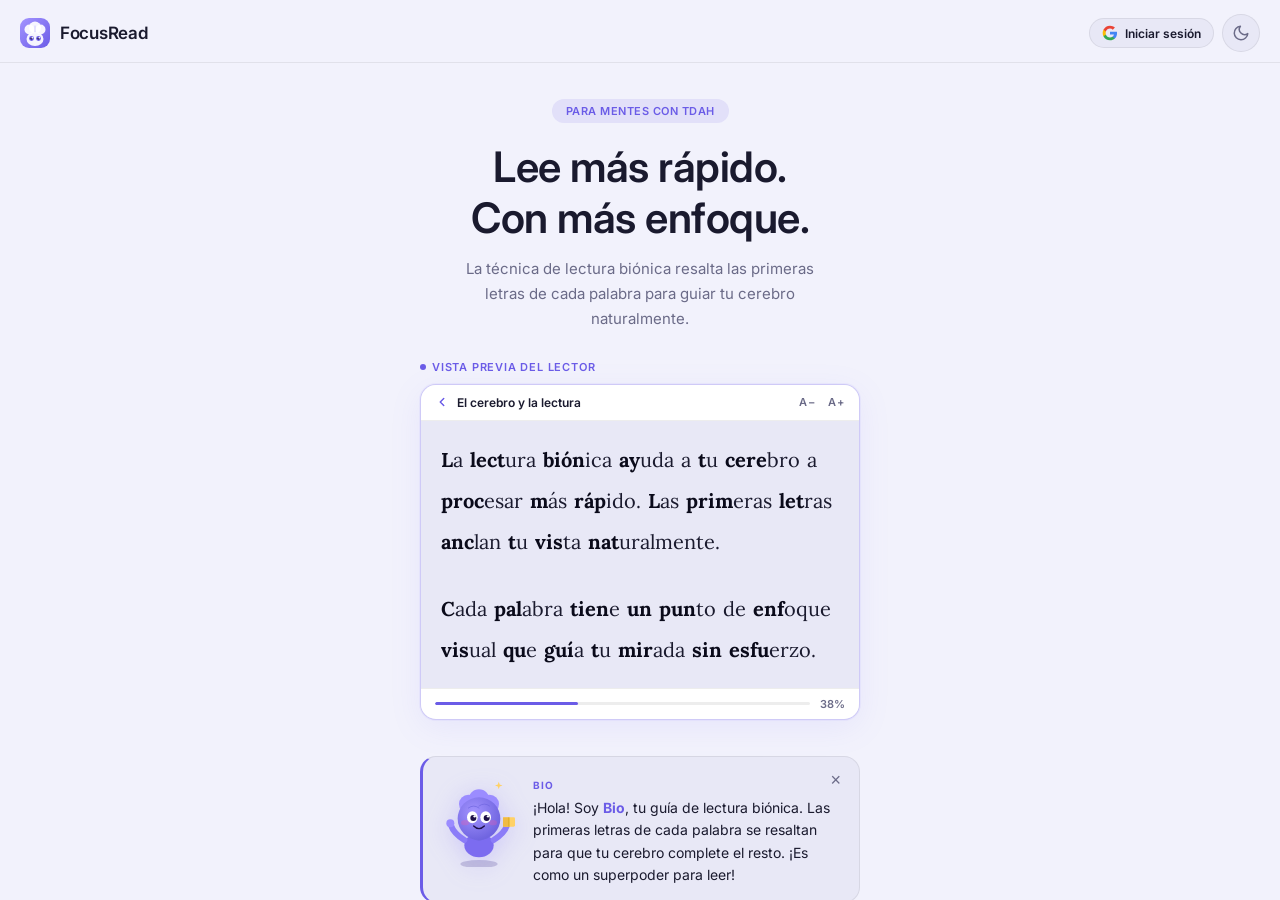
==== commit 77f85000: "feat: PDF section navigator for Basic + Pro, auth flow & screen fixes Reader / PDF improvements: - B" ====
--- a/index.html
+++ b/index.html
@@ -2,7 +2,7 @@
 <html lang="es">
 <head>
   <meta charset="UTF-8">
-  <meta name="viewport" content="width=device-width, initial-scale=1.0, maximum-scale=1.0">
+  <meta name="viewport" content="width=device-width, initial-scale=1.0, maximum-scale=1.0, user-scalable=no">
   <title>FocusRead — Lectura Biónica</title>
   <meta name="description" content="Lectura biónica para mentes con TDAH. Importa PDFs y textos, lee con enfoque total.">
   <meta name="theme-color" content="#8b7cf8">
@@ -34,43 +34,44 @@
               </linearGradient>
             </defs>
             <rect width="30" height="30" rx="9" fill="url(#hdr-grad)"/>
-            <text x="8" y="21" font-family="Inter,system-ui,sans-serif" font-size="13" font-weight="800" fill="white">F</text>
-            <text x="17" y="21" font-family="Inter,system-ui,sans-serif" font-size="13" font-weight="300" fill="rgba(255,255,255,0.7)">R</text>
+            <!-- Brain lobes -->
+            <circle cx="9.5" cy="11.5" r="5" fill="rgba(255,255,255,0.92)"/>
+            <circle cx="15" cy="9.5" r="6" fill="rgba(255,255,255,0.92)"/>
+            <circle cx="20.5" cy="11.5" r="5" fill="rgba(255,255,255,0.92)"/>
+            <!-- Face -->
+            <ellipse cx="15" cy="21" rx="8.5" ry="7" fill="rgba(255,255,255,0.92)"/>
+            <!-- Center fold -->
+            <line x1="15" y1="8" x2="15" y2="14" stroke="#9B8CFF" stroke-width="1" stroke-linecap="round" opacity="0.4"/>
+            <!-- Eyes -->
+            <circle cx="11.5" cy="20.5" r="2.4" fill="#6B5CE7"/>
+            <circle cx="18.5" cy="20.5" r="2.4" fill="#6B5CE7"/>
+            <!-- Pupils -->
+            <circle cx="11.5" cy="20.5" r="1.1" fill="#1E1148"/>
+            <circle cx="18.5" cy="20.5" r="1.1" fill="#1E1148"/>
+            <!-- Eye shine -->
+            <circle cx="12.3" cy="19.7" r="0.85" fill="rgba(255,255,255,0.9)"/>
+            <circle cx="19.3" cy="19.7" r="0.85" fill="rgba(255,255,255,0.9)"/>
           </svg>
           <span class="logo-text">FocusRead</span>
         </div>
         <div class="header-actions">
-          <!-- Auth area -->
           <div class="user-area" id="user-area">
             <button class="btn-signin-header" id="btn-signin-header" aria-label="Iniciar sesión">
-              <!-- Google G -->
               <svg width="16" height="16" viewBox="0 0 24 24" aria-hidden="true">
                 <path d="M22.56 12.25c0-.78-.07-1.53-.2-2.25H12v4.26h5.92c-.26 1.37-1.04 2.53-2.21 3.31v2.77h3.57c2.08-1.92 3.28-4.74 3.28-8.09z" fill="#4285F4"/>
                 <path d="M12 23c2.97 0 5.46-.98 7.28-2.66l-3.57-2.77c-.98.66-2.23 1.06-3.71 1.06-2.86 0-5.29-1.93-6.16-4.53H2.18v2.84C3.99 20.53 7.7 23 12 23z" fill="#34A853"/>
                 <path d="M5.84 14.09c-.22-.66-.35-1.36-.35-2.09s.13-1.43.35-2.09V7.07H2.18C1.43 8.55 1 10.22 1 12s.43 3.45 1.18 4.93l3.66-2.84z" fill="#FBBC05"/>
                 <path d="M12 5.38c1.62 0 3.06.56 4.21 1.64l3.15-3.15C17.45 2.09 14.97 1 12 1 7.7 1 3.99 3.47 2.18 7.07l3.66 2.84c.87-2.6 3.3-4.53 6.16-4.53z" fill="#EA4335"/>
               </svg>
-              <span id="btn-signin-text">Iniciar sesión</span>
+              <span id="btn-signin-text">Entrar</span>
             </button>
-            <!-- Logged-in state -->
             <div class="user-profile" id="user-profile" hidden>
-              <button class="user-avatar-btn" id="user-avatar-btn" aria-label="Tu cuenta">
+              <button class="user-avatar-btn" id="user-avatar-btn" aria-label="Mi perfil">
                 <img id="user-photo" src="" alt="" width="32" height="32" referrerpolicy="no-referrer">
                 <span class="user-avatar-fallback" id="user-avatar-fallback" hidden>?</span>
               </button>
-              <div class="user-dropdown" id="user-dropdown" hidden>
-                <div class="user-dropdown-name" id="user-display-name"></div>
-                <div class="user-dropdown-email" id="user-email"></div>
-                <hr class="user-dropdown-divider">
-                <button class="btn-pro-badge" id="btn-upgrade-dropdown">Pro ✦</button>
-                <button class="btn-signout" id="btn-signout" aria-label="Cerrar sesión">
-                  <span id="btn-signout-text">Cerrar sesión</span>
-                </button>
-              </div>
-            </div>
-          </div>
-          <button id="btn-upgrade-header" class="btn-pro-badge" aria-label="Ir a Pro">Pro ✦</button>
-          <button id="btn-lang" class="btn-chip" aria-label="Cambiar idioma">ES</button>
+            </div>
+          </div>
           <button id="btn-theme" class="btn-icon" aria-label="Cambiar tema">
             <svg id="icon-sun" width="18" height="18" viewBox="0 0 24 24" fill="none" stroke="currentColor" stroke-width="2" stroke-linecap="round" stroke-linejoin="round">
               <circle cx="12" cy="12" r="5"/>
@@ -93,6 +94,30 @@
           <div class="hero-badge" id="hero-badge">Para mentes con TDAH</div>
           <h1 class="hero-title" id="hero-title">Lee más rápido.<br>Con más enfoque.</h1>
           <p class="hero-sub" id="hero-sub">La técnica de lectura biónica resalta las primeras letras de cada palabra para guiar tu cerebro naturalmente.</p>
+        </section>
+
+        <!-- ── READER PREVIEW ────────────────────────────── -->
+        <section class="reader-preview-section">
+          <div class="preview-label">Vista previa del lector</div>
+          <div class="reader-preview-card">
+            <div class="preview-topbar">
+              <div class="preview-topbar-left">
+                <span class="preview-back-icon">
+                  <svg width="14" height="14" viewBox="0 0 24 24" fill="none" stroke="currentColor" stroke-width="2.5" stroke-linecap="round" stroke-linejoin="round"><polyline points="15 18 9 12 15 6"/></svg>
+                </span>
+                <span class="preview-doc-title">El cerebro y la lectura</span>
+              </div>
+              <div class="preview-font-chips">A− &nbsp; A+</div>
+            </div>
+            <div class="preview-body bionic-text">
+              <p><b>L</b>a <b>lect</b>ura <b>bión</b>ica <b>ay</b>uda a <b>t</b>u <b>cere</b>bro a <b>proc</b>esar <b>m</b>ás <b>ráp</b>ido. <b>L</b>as <b>prim</b>eras <b>let</b>ras <b>anc</b>lan <b>t</b>u <b>vis</b>ta <b>nat</b>uralmente.</p>
+              <p><b>C</b>ada <b>pal</b>abra <b>tien</b>e <b>un</b> <b>pun</b>to de <b>enf</b>oque <b>vis</b>ual <b>qu</b>e <b>guí</b>a <b>t</b>u <b>mir</b>ada <b>sin</b> <b>esfu</b>erzo.</p>
+            </div>
+            <div class="preview-bottombar">
+              <div class="preview-prog-track"><div class="preview-prog-fill"></div></div>
+              <span class="preview-prog-pct">38%</span>
+            </div>
+          </div>
         </section>
 
         <!-- ── BIO INTRO ──────────────────────────────────── -->
@@ -162,35 +187,6 @@
           </div>
         </section>
 
-        <!-- ── IMPORT ─────────────────────────────────────── -->
-        <section class="import-section">
-          <h2 class="section-title" id="import-title">Importar texto</h2>
-
-          <div class="import-grid">
-            <button class="import-card" id="btn-paste">
-              <div class="import-card-icon">✏️</div>
-              <div class="import-card-label" id="paste-label">Pegar texto</div>
-              <div class="import-card-hint" id="paste-hint">Escribe o pega</div>
-            </button>
-            <button class="import-card" id="btn-txt">
-              <div class="import-card-icon">📄</div>
-              <div class="import-card-label" id="txt-label">Archivo TXT</div>
-              <div class="import-card-hint">.txt</div>
-            </button>
-            <button class="import-card" id="btn-pdf">
-              <div class="import-card-icon">📕</div>
-              <div class="import-card-label" id="pdf-label">Libro PDF</div>
-              <div class="import-card-hint" id="pdf-hint">.pdf · Gratis</div>
-            </button>
-          </div>
-
-          <div class="paste-area" id="paste-area">
-            <textarea id="paste-input" rows="7" spellcheck="false"></textarea>
-            <button class="btn-primary" id="btn-process">
-              <span id="btn-process-text">Leer ahora →</span>
-            </button>
-          </div>
-        </section>
 
         <!-- ── PRICING ────────────────────────────────────── -->
         <section class="pricing-section" id="pricing-section">
@@ -200,38 +196,55 @@
             <p class="pricing-sub" id="pricing-sub">Empieza gratis, sube cuando quieras</p>
           </div>
 
-          <div class="pricing-grid">
+          <div class="pricing-grid pricing-grid-3">
             <!-- Free plan -->
             <div class="plan-card plan-free" id="plan-free-card">
               <div class="plan-name" id="plan-free-name">Gratis</div>
               <div class="plan-price">$0<span class="plan-period" id="plan-period-free">/siempre</span></div>
-              <ul class="plan-features" id="plan-features-free">
-                <li>✓ Pegar cualquier texto</li>
-                <li>✓ Archivos TXT ilimitados</li>
-                <li>✓ PDFs hasta 30 páginas</li>
-                <li>✓ Tema oscuro y claro</li>
-                <li>✓ ES + EN</li>
+              <ul class="plan-features">
+                <li><svg class="pf-check" width="13" height="13" viewBox="0 0 14 14"><circle cx="7" cy="7" r="7" fill="rgba(139,124,248,0.15)"/><path d="M4 7.5l2 2 4-4" stroke="#8b7cf8" stroke-width="1.5" stroke-linecap="round" stroke-linejoin="round" fill="none"/></svg> Lectura biónica</li>
+                <li><svg class="pf-check" width="13" height="13" viewBox="0 0 14 14"><circle cx="7" cy="7" r="7" fill="rgba(139,124,248,0.15)"/><path d="M4 7.5l2 2 4-4" stroke="#8b7cf8" stroke-width="1.5" stroke-linecap="round" stroke-linejoin="round" fill="none"/></svg> Pegar texto (máx. 5)</li>
+                <li><svg class="pf-check" width="13" height="13" viewBox="0 0 14 14"><circle cx="7" cy="7" r="7" fill="rgba(139,124,248,0.15)"/><path d="M4 7.5l2 2 4-4" stroke="#8b7cf8" stroke-width="1.5" stroke-linecap="round" stroke-linejoin="round" fill="none"/></svg> TXT (máx. 3) · PDF 20 pág</li>
+                <li><svg class="pf-check" width="13" height="13" viewBox="0 0 14 14"><circle cx="7" cy="7" r="7" fill="rgba(139,124,248,0.15)"/><path d="M4 7.5l2 2 4-4" stroke="#8b7cf8" stroke-width="1.5" stroke-linecap="round" stroke-linejoin="round" fill="none"/></svg> Tema oscuro y claro</li>
+                <li><svg class="pf-x" width="13" height="13" viewBox="0 0 14 14"><circle cx="7" cy="7" r="7" fill="rgba(136,136,168,0.1)"/><path d="M5 5l4 4M9 5l-4 4" stroke="#8888a8" stroke-width="1.5" stroke-linecap="round" fill="none"/></svg> Sin biblioteca</li>
+                <li><svg class="pf-x" width="13" height="13" viewBox="0 0 14 14"><circle cx="7" cy="7" r="7" fill="rgba(136,136,168,0.1)"/><path d="M5 5l4 4M9 5l-4 4" stroke="#8888a8" stroke-width="1.5" stroke-linecap="round" fill="none"/></svg> Sin RSVP</li>
               </ul>
               <button class="btn-primary plan-free-cta" id="btn-free-try">Probar gratis →</button>
             </div>
 
+            <!-- Basic plan -->
+            <div class="plan-card plan-basic" id="plan-basic-card">
+              <div class="plan-name">Básico</div>
+              <div class="plan-price">$100<span class="plan-period"> MXN/mes</span></div>
+              <ul class="plan-features">
+                <li><svg class="pf-check" width="13" height="13" viewBox="0 0 14 14"><circle cx="7" cy="7" r="7" fill="rgba(139,124,248,0.15)"/><path d="M4 7.5l2 2 4-4" stroke="#8b7cf8" stroke-width="1.5" stroke-linecap="round" stroke-linejoin="round" fill="none"/></svg> Todo del plan Gratis</li>
+                <li><svg class="pf-check" width="13" height="13" viewBox="0 0 14 14"><circle cx="7" cy="7" r="7" fill="rgba(139,124,248,0.15)"/><path d="M4 7.5l2 2 4-4" stroke="#8b7cf8" stroke-width="1.5" stroke-linecap="round" stroke-linejoin="round" fill="none"/></svg> PDFs y TXT sin límite</li>
+                <li><svg class="pf-check" width="13" height="13" viewBox="0 0 14 14"><circle cx="7" cy="7" r="7" fill="rgba(139,124,248,0.15)"/><path d="M4 7.5l2 2 4-4" stroke="#8b7cf8" stroke-width="1.5" stroke-linecap="round" stroke-linejoin="round" fill="none"/></svg> Modo rápido RSVP</li>
+                <li><svg class="pf-check" width="13" height="13" viewBox="0 0 14 14"><circle cx="7" cy="7" r="7" fill="rgba(139,124,248,0.15)"/><path d="M4 7.5l2 2 4-4" stroke="#8b7cf8" stroke-width="1.5" stroke-linecap="round" stroke-linejoin="round" fill="none"/></svg> Biblioteca (máx. 10)</li>
+                <li><svg class="pf-x" width="13" height="13" viewBox="0 0 14 14"><circle cx="7" cy="7" r="7" fill="rgba(136,136,168,0.1)"/><path d="M5 5l4 4M9 5l-4 4" stroke="#8888a8" stroke-width="1.5" stroke-linecap="round" fill="none"/></svg> Sin índice PDF</li>
+                <li><svg class="pf-x" width="13" height="13" viewBox="0 0 14 14"><circle cx="7" cy="7" r="7" fill="rgba(136,136,168,0.1)"/><path d="M5 5l4 4M9 5l-4 4" stroke="#8888a8" stroke-width="1.5" stroke-linecap="round" fill="none"/></svg> Sin soporte prioritario</li>
+              </ul>
+              <button class="btn-primary plan-basic-cta" id="btn-basic-cta">Elegir Básico →</button>
+            </div>
+
             <!-- Pro plan -->
             <div class="plan-card plan-pro" id="plan-pro-card">
-              <div class="plan-badge-pro">✦ PRO</div>
+              <div class="plan-badge-pro">
+                <svg width="10" height="10" viewBox="0 0 24 24" fill="currentColor"><path d="M12 2l3.09 6.26L22 9.27l-5 4.87 1.18 6.88L12 17.77l-6.18 3.25L7 14.14 2 9.27l6.91-1.01L12 2z"/></svg>
+                Recomendado
+              </div>
               <div class="plan-name" id="plan-pro-name">Pro</div>
-              <div class="plan-price">$4.99<span class="plan-period" id="plan-period-pro">/mes</span></div>
-              <ul class="plan-features" id="plan-features-pro">
-                <li>✓ Todo lo del plan gratis</li>
-                <li>✓ PDFs ilimitados</li>
-                <li>✓ Soporte EPUB y DOCX</li>
-                <li>✓ Intensidad biónica ajustable</li>
-                <li>✓ Colecciones de libros</li>
-                <li>✓ Soporte prioritario</li>
+              <div class="plan-price">$150<span class="plan-period" id="plan-period-pro"> MXN/mes</span></div>
+              <ul class="plan-features">
+                <li><svg class="pf-check" width="13" height="13" viewBox="0 0 14 14"><circle cx="7" cy="7" r="7" fill="rgba(139,124,248,0.15)"/><path d="M4 7.5l2 2 4-4" stroke="#8b7cf8" stroke-width="1.5" stroke-linecap="round" stroke-linejoin="round" fill="none"/></svg> Todo del plan Básico</li>
+                <li><svg class="pf-check" width="13" height="13" viewBox="0 0 14 14"><circle cx="7" cy="7" r="7" fill="rgba(139,124,248,0.15)"/><path d="M4 7.5l2 2 4-4" stroke="#8b7cf8" stroke-width="1.5" stroke-linecap="round" stroke-linejoin="round" fill="none"/></svg> Biblioteca 100+ libros</li>
+                <li><svg class="pf-check" width="13" height="13" viewBox="0 0 14 14"><circle cx="7" cy="7" r="7" fill="rgba(139,124,248,0.15)"/><path d="M4 7.5l2 2 4-4" stroke="#8b7cf8" stroke-width="1.5" stroke-linecap="round" stroke-linejoin="round" fill="none"/></svg> Índice de PDFs (TOC)</li>
+                <li><svg class="pf-check" width="13" height="13" viewBox="0 0 14 14"><circle cx="7" cy="7" r="7" fill="rgba(139,124,248,0.15)"/><path d="M4 7.5l2 2 4-4" stroke="#8b7cf8" stroke-width="1.5" stroke-linecap="round" stroke-linejoin="round" fill="none"/></svg> Soporte prioritario</li>
+                <li><svg class="pf-check" width="13" height="13" viewBox="0 0 14 14"><circle cx="7" cy="7" r="7" fill="rgba(139,124,248,0.15)"/><path d="M4 7.5l2 2 4-4" stroke="#8b7cf8" stroke-width="1.5" stroke-linecap="round" stroke-linejoin="round" fill="none"/></svg> Nuevas funciones primero</li>
               </ul>
-              <!-- Stripe Buy Button placeholder — replace buy-button-id and publishable-key -->
               <div id="stripe-buy-btn-container">
                 <button class="btn-pro-cta" id="btn-pro-cta">
-                  <span id="btn-pro-cta-text">Probar Pro gratis 7 días →</span>
+                  <span id="btn-pro-cta-text">Probar Pro 3 días gratis →</span>
                 </button>
               </div>
             </div>
@@ -245,22 +258,23 @@
           <h2 class="section-title" id="how-title">¿Por qué funciona?</h2>
           <div class="how-grid">
             <div class="how-card">
-              <div class="how-icon">🧠</div>
+              <div class="how-icon"><svg width="28" height="28" viewBox="0 0 24 24" fill="none" stroke="var(--accent)" stroke-width="1.4" stroke-linecap="round" stroke-linejoin="round"><path d="M12 5a3 3 0 1 0-5.997.125 4 4 0 0 0-2.526 5.77 4 4 0 0 0 .556 6.588A4 4 0 1 0 12 18Z"/><path d="M12 5a3 3 0 1 1 5.997.125 4 4 0 0 1 2.526 5.77 4 4 0 0 1-.556 6.588A4 4 0 1 1 12 18Z"/><path d="M15 13a4.5 4.5 0 0 1-3-4 4.5 4.5 0 0 1-3 4"/><path d="M17.6 6.5a3 3 0 0 0 .4-1.4"/><path d="M6 5.1A3 3 0 0 0 6.4 6.5"/><path d="M3.5 10.9a4 4 0 0 1 .6-.4"/><path d="M19.9 10.5a4 4 0 0 1 .6.4"/><path d="M6 18a4 4 0 0 1-2-.5"/><path d="M20 17.5A4 4 0 0 1 18 18"/></svg></div>
               <h3 class="how-card-title" id="how-1-title">Tu cerebro completa las palabras</h3>
               <p class="how-card-desc" id="how-1-desc">Al ver las primeras letras en negrita, tu cerebro predice y completa el resto automáticamente, acelerando la comprensión.</p>
             </div>
             <div class="how-card">
-              <div class="how-icon">⚡</div>
+              <div class="how-icon"><svg width="28" height="28" viewBox="0 0 24 24" fill="none" stroke="var(--accent)" stroke-width="1.4" stroke-linecap="round" stroke-linejoin="round"><path d="M13 2L3 14h9l-1 8 10-12h-9l1-8z"/></svg></div>
               <h3 class="how-card-title" id="how-2-title">Menos saltos visuales</h3>
               <p class="how-card-desc" id="how-2-desc">Los puntos de anclaje biónico reducen los movimientos sacádicos del ojo, manteniendo el foco por más tiempo.</p>
             </div>
             <div class="how-card">
-              <div class="how-icon">🎯</div>
+              <div class="how-icon"><svg width="28" height="28" viewBox="0 0 24 24" fill="none" stroke="var(--accent)" stroke-width="1.4" stroke-linecap="round" stroke-linejoin="round"><circle cx="12" cy="12" r="10"/><circle cx="12" cy="12" r="3"/><line x1="12" y1="2" x2="12" y2="5"/><line x1="12" y1="19" x2="12" y2="22"/><line x1="2" y1="12" x2="5" y2="12"/><line x1="19" y1="12" x2="22" y2="12"/></svg></div>
               <h3 class="how-card-title" id="how-3-title">Diseñado para el TDAH</h3>
               <p class="how-card-desc" id="how-3-desc">Las personas con TDAH se benefician especialmente al tener anclas visuales claras que guían la atención línea por línea.</p>
             </div>
           </div>
         </section>
+
 
         <footer class="home-footer">
           <p id="footer-text">Procesamiento 100% local · Sin servidores · Sin costos</p>
@@ -268,9 +282,11 @@
 
       </main>
 
-      <input type="file" id="input-txt" accept=".txt,text/plain" hidden>
-      <input type="file" id="input-pdf" accept=".pdf,application/pdf" hidden>
-    </div>
+    </div>
+
+    <!-- Hidden file inputs (shared across screens) -->
+    <input type="file" id="input-txt" accept=".txt,text/plain" hidden>
+    <input type="file" id="input-pdf" accept=".pdf,application/pdf" hidden>
 
     <!-- ══ READER SCREEN ═════════════════════════════════════ -->
     <div id="screen-reader" class="screen">
@@ -283,10 +299,31 @@
         </button>
         <h1 class="reader-title" id="reader-title">FocusRead</h1>
         <div class="font-controls">
+          <button class="btn-font" id="btn-reader-theme" aria-label="Cambiar tema" title="Cambiar tema">
+            <svg id="reader-icon-sun" width="15" height="15" viewBox="0 0 24 24" fill="none" stroke="currentColor" stroke-width="2" stroke-linecap="round" stroke-linejoin="round"><circle cx="12" cy="12" r="5"/><line x1="12" y1="1" x2="12" y2="3"/><line x1="12" y1="21" x2="12" y2="23"/><line x1="4.22" y1="4.22" x2="5.64" y2="5.64"/><line x1="18.36" y1="18.36" x2="19.78" y2="19.78"/><line x1="1" y1="12" x2="3" y2="12"/><line x1="21" y1="12" x2="23" y2="12"/><line x1="4.22" y1="19.78" x2="5.64" y2="18.36"/><line x1="18.36" y1="5.64" x2="19.78" y2="4.22"/></svg>
+            <svg id="reader-icon-moon" width="15" height="15" viewBox="0 0 24 24" fill="none" stroke="currentColor" stroke-width="2" stroke-linecap="round" stroke-linejoin="round" style="display:none"><path d="M21 12.79A9 9 0 1 1 11.21 3 7 7 0 0 0 21 12.79z"/></svg>
+          </button>
           <button class="btn-font" id="btn-font-down" aria-label="Reducir fuente">A−</button>
           <button class="btn-font" id="btn-font-up" aria-label="Aumentar fuente">A+</button>
+          <button class="btn-font btn-rsvp-open" id="btn-rsvp-open" aria-label="Modo rápido" hidden title="Modo rápido (Pro)">▶</button>
+          <button class="btn-font btn-save-book" id="btn-save-book" aria-label="Guardar en biblioteca" hidden>★</button>
+          <button class="btn-font" id="btn-share" aria-label="Compartir" title="Compartir" hidden>
+            <svg width="16" height="16" viewBox="0 0 24 24" fill="none" stroke="currentColor" stroke-width="2" stroke-linecap="round" stroke-linejoin="round">
+              <circle cx="18" cy="5" r="3"/><circle cx="6" cy="12" r="3"/><circle cx="18" cy="19" r="3"/>
+              <line x1="8.59" y1="13.51" x2="15.42" y2="17.49"/><line x1="15.41" y1="6.51" x2="8.59" y2="10.49"/>
+            </svg>
+          </button>
+          <button class="btn-font" id="btn-focus-line" aria-label="Guía de lectura" title="Guía de lectura" style="font-size:11px;letter-spacing:-1px">≡</button>
+          <div class="reader-intensity" id="reader-intensity" aria-label="Intensidad biónica">
+            <button class="intensity-dot" data-v="1" title="Ligero">·</button>
+            <button class="intensity-dot active" data-v="2" title="Normal">··</button>
+            <button class="intensity-dot" data-v="3" title="Fuerte">···</button>
+            <button class="intensity-dot pro-only" data-v="4" title="Máximo (Pro)">✦</button>
+          </div>
         </div>
       </header>
+
+      <div class="reader-focus-bar" id="reader-focus-bar" hidden></div>
 
       <div class="reader-scroll" id="reader-scroll">
         <!-- Bio tip inside reader -->
@@ -305,6 +342,297 @@
         <span class="progress-label" id="progress-label">0%</span>
       </div>
 
+    </div>
+
+    <!-- ══ DASHBOARD SCREEN ════════════════════════════════════ -->
+    <div id="screen-dashboard" class="screen">
+
+      <div class="dash-topbar">
+        <span class="dash-appname">FocusRead</span>
+        <button id="dash-btn-theme" class="dash-topbar-btn" aria-label="Cambiar tema">
+          <svg id="dash-icon-sun" width="18" height="18" viewBox="0 0 24 24" fill="none" stroke="currentColor" stroke-width="2" stroke-linecap="round" stroke-linejoin="round">
+            <circle cx="12" cy="12" r="5"/><line x1="12" y1="1" x2="12" y2="3"/><line x1="12" y1="21" x2="12" y2="23"/>
+            <line x1="4.22" y1="4.22" x2="5.64" y2="5.64"/><line x1="18.36" y1="18.36" x2="19.78" y2="19.78"/>
+            <line x1="1" y1="12" x2="3" y2="12"/><line x1="21" y1="12" x2="23" y2="12"/>
+            <line x1="4.22" y1="19.78" x2="5.64" y2="18.36"/><line x1="18.36" y1="5.64" x2="19.78" y2="4.22"/>
+          </svg>
+          <svg id="dash-icon-moon" width="18" height="18" viewBox="0 0 24 24" fill="none" stroke="currentColor" stroke-width="2" stroke-linecap="round" stroke-linejoin="round" style="display:none">
+            <path d="M21 12.79A9 9 0 1 1 11.21 3 7 7 0 0 0 21 12.79z"/>
+          </svg>
+        </button>
+      </div>
+
+      <main class="dash-main">
+
+        <!-- Greeting -->
+        <div class="dash-greeting">
+          <div class="dash-greeting-left">
+            <div class="dash-bio-mini" aria-hidden="true">
+              <svg viewBox="0 0 80 90" width="64" height="72" xmlns="http://www.w3.org/2000/svg">
+                <defs>
+                  <radialGradient id="db-g" cx="38%" cy="35%" r="65%">
+                    <stop offset="0%" stop-color="#A394FF"/>
+                    <stop offset="100%" stop-color="#7065E0"/>
+                  </radialGradient>
+                </defs>
+                <!-- Shadow -->
+                <ellipse cx="40" cy="87" rx="18" ry="4" fill="#3D2E8A" opacity="0.18"/>
+                <!-- Body -->
+                <ellipse cx="40" cy="70" rx="14" ry="11" fill="#7C6CF0"/>
+                <!-- Neck -->
+                <ellipse cx="40" cy="59" rx="7" ry="6" fill="url(#db-g)"/>
+                <!-- Brain lobes -->
+                <circle cx="28" cy="29" r="9" fill="#9B8CFF"/>
+                <circle cx="40" cy="25" r="11" fill="#9B8CFF"/>
+                <circle cx="52" cy="29" r="9" fill="#9B8CFF"/>
+                <!-- Head -->
+                <circle cx="40" cy="43" r="21" fill="url(#db-g)"/>
+                <!-- Eyes white -->
+                <ellipse cx="33" cy="42" rx="5.5" ry="6" fill="white"/>
+                <ellipse cx="47" cy="42" rx="5.5" ry="6" fill="white"/>
+                <!-- Pupils -->
+                <circle cx="34" cy="43" r="3" fill="#1E1148"/>
+                <circle cx="48" cy="43" r="3" fill="#1E1148"/>
+                <!-- Eye shine -->
+                <circle cx="35.5" cy="41" r="1.2" fill="white"/>
+                <circle cx="49.5" cy="41" r="1.2" fill="white"/>
+                <!-- Blush -->
+                <ellipse cx="25" cy="48" rx="4" ry="2.5" fill="#F857A6" opacity="0.3"/>
+                <ellipse cx="55" cy="48" rx="4" ry="2.5" fill="#F857A6" opacity="0.3"/>
+                <!-- Big smile -->
+                <path d="M33 53 Q40 61 47 53" stroke="#1E1148" stroke-width="2" fill="none" stroke-linecap="round"/>
+                <!-- Left arm waving -->
+                <g class="bio-wave-arm" style="transform-origin:27px 63px">
+                  <path d="M27 63 Q18 54 15 43" stroke="#8B7CF8" stroke-width="7" stroke-linecap="round" fill="none"/>
+                  <circle cx="14" cy="41" r="5" fill="#9B8CFF"/>
+                  <line x1="11" y1="36" x2="10" y2="31" stroke="#9B8CFF" stroke-width="3" stroke-linecap="round"/>
+                  <line x1="14" y1="35" x2="14" y2="30" stroke="#9B8CFF" stroke-width="3" stroke-linecap="round"/>
+                  <line x1="17" y1="36" x2="18" y2="31" stroke="#9B8CFF" stroke-width="3" stroke-linecap="round"/>
+                </g>
+                <!-- Right arm -->
+                <path d="M53 63 Q65 55 68 46" stroke="#8B7CF8" stroke-width="7" stroke-linecap="round" fill="none"/>
+                <circle cx="69" cy="43" r="5" fill="#9B8CFF"/>
+                <!-- Sparkle -->
+                <path d="M62 14 L63.5 9 L65 14 L70 15.5 L65 17 L63.5 22 L62 17 L57 15.5 Z" fill="#FFD166" opacity="0.9" transform="scale(0.7) translate(22,-8)"/>
+              </svg>
+            </div>
+            <div class="dash-greeting-text">
+              <div class="dash-greeting-question" id="dash-greeting-q">¿Qué leeremos hoy?</div>
+              <div class="dash-user-name" id="dash-user-first"></div>
+              <span class="dash-streak" id="dash-streak" hidden></span>
+            </div>
+          </div>
+          <span class="dash-plan-pill" id="dash-plan-pill">Gratis</span>
+        </div>
+
+        <!-- Upgrade banners — context-aware per plan -->
+        <div class="dash-upgrade-banner dash-upgrade-to-basic" id="dash-upgrade-nudge" hidden>
+          <div class="dash-upgrade-icon">🌟</div>
+          <div class="dash-upgrade-info">
+            <strong>Mejora al Básico</strong>
+            <span>RSVP · Biblioteca · PDFs sin límite · <b>$100 MXN/mes</b></span>
+          </div>
+          <button class="dash-upgrade-cta" id="dash-btn-upgrade">Mejorar →</button>
+        </div>
+        <div class="dash-upgrade-banner dash-upgrade-to-pro" id="dash-upgrade-to-pro" hidden>
+          <div class="dash-upgrade-icon">✦</div>
+          <div class="dash-upgrade-info">
+            <strong>Mejora a PRO</strong>
+            <span>Biblioteca ilimitada · Soporte prioritario · <b>$150 MXN/mes</b></span>
+          </div>
+          <button class="dash-upgrade-cta dash-upgrade-cta-pro" id="dash-btn-upgrade-pro">Mejorar →</button>
+        </div>
+
+        <!-- Novedades -->
+        <section class="dash-section dash-novedades-section" id="dash-novedades">
+          <!-- RSVP trial progress (rendered by JS for free users with >0 trials) -->
+          <div id="dash-rsvp-trial" hidden>
+            <div class="dash-trial-header">
+              <span class="dash-trial-icon">⚡</span>
+              <div class="dash-trial-info">
+                <span class="dash-trial-label">Sesiones RSVP de prueba</span>
+                <span class="dash-trial-count" id="dash-trial-count">0 / 5 usadas</span>
+              </div>
+              <button class="dash-trial-cta" id="dash-trial-unlock">Desbloquear →</button>
+            </div>
+            <div class="dash-trial-bar"><div class="dash-trial-fill" id="dash-trial-fill"></div></div>
+          </div>
+
+          <!-- Plan feature chips (paid users, rendered by JS) -->
+          <div id="dash-plan-chips" hidden></div>
+
+          <!-- Reading stats (shown when >0 words read) -->
+          <div id="dash-stats" class="dash-stats-row" hidden></div>
+
+          <!-- Tip del día -->
+          <div class="dash-tip-card">
+            <span class="dash-tip-emoji">💡</span>
+            <div class="dash-tip-body">
+              <div class="dash-tip-label">Tip del día</div>
+              <div class="dash-tip-text" id="dash-tip-text">Lee en voz alta mentalmente mientras usas lectura biónica para reforzar la comprensión.</div>
+            </div>
+          </div>
+        </section>
+
+        <!-- Library -->
+        <section class="dash-section">
+          <div class="dash-section-hdr">
+            <h2 class="dash-section-title">Mi biblioteca</h2>
+            <span class="dash-lib-badge" id="dash-lib-badge">0 / 3</span>
+          </div>
+          <div id="dash-library" class="dash-library-grid">
+            <div class="dash-lib-empty" id="dash-lib-empty">
+              <svg width="36" height="36" viewBox="0 0 24 24" fill="none" stroke="var(--text-muted)" stroke-width="1.2" stroke-linecap="round" stroke-linejoin="round"><path d="M4 19.5A2.5 2.5 0 0 1 6.5 17H20"/><path d="M6.5 2H20v20H6.5A2.5 2.5 0 0 1 4 19.5v-15A2.5 2.5 0 0 1 6.5 2z"/></svg>
+              <p>Aún no tienes libros guardados.<br>Toca <strong>Bio</strong> abajo para empezar a leer</p>
+            </div>
+          </div>
+        </section>
+
+      </main>
+
+      <!-- Bottom navigation -->
+      <nav class="dash-bottom-nav">
+        <button class="dash-nav-tab active" id="dash-nav-home" aria-label="Novedades">
+          <svg width="22" height="22" viewBox="0 0 24 24" fill="none" stroke="currentColor" stroke-width="1.8" stroke-linecap="round" stroke-linejoin="round">
+            <path d="M3 9l9-7 9 7v11a2 2 0 0 1-2 2H5a2 2 0 0 1-2-2z"/>
+            <polyline points="9 22 9 12 15 12 15 22"/>
+          </svg>
+          <span>Novedades</span>
+        </button>
+
+        <div class="dash-nav-center-slot">
+          <button class="dash-bio-fab" id="dash-fab-bio" aria-label="Nueva lectura">
+            <svg viewBox="0 0 40 40" width="34" height="34" xmlns="http://www.w3.org/2000/svg" overflow="hidden">
+              <circle cx="12" cy="10" r="5" fill="rgba(255,255,255,0.22)"/>
+              <circle cx="20" cy="8" r="6.5" fill="rgba(255,255,255,0.22)"/>
+              <circle cx="28" cy="10" r="5" fill="rgba(255,255,255,0.22)"/>
+              <circle cx="20" cy="25" r="14" fill="rgba(255,255,255,0.15)"/>
+              <ellipse cx="16" cy="24" rx="3.2" ry="3.8" fill="white"/>
+              <ellipse cx="24" cy="24" rx="3.2" ry="3.8" fill="white"/>
+              <circle cx="17" cy="25" r="1.9" fill="#1E1148"/>
+              <circle cx="25" cy="25" r="1.9" fill="#1E1148"/>
+              <circle cx="17.9" cy="23.2" r="0.85" fill="white"/>
+              <circle cx="25.9" cy="23.2" r="0.85" fill="white"/>
+              <ellipse cx="13" cy="28" rx="3" ry="2" fill="#F857A6" opacity="0.35"/>
+              <ellipse cx="27" cy="28" rx="3" ry="2" fill="#F857A6" opacity="0.35"/>
+              <path d="M16.5 30 Q20 34 23.5 30" stroke="white" stroke-width="1.6" fill="none" stroke-linecap="round"/>
+            </svg>
+          </button>
+        </div>
+
+        <button class="dash-nav-tab" id="dash-nav-account" aria-label="Mi cuenta">
+          <svg width="22" height="22" viewBox="0 0 24 24" fill="none" stroke="currentColor" stroke-width="1.8" stroke-linecap="round" stroke-linejoin="round">
+            <path d="M20 21v-2a4 4 0 0 0-4-4H8a4 4 0 0 0-4 4v2"/>
+            <circle cx="12" cy="7" r="4"/>
+          </svg>
+          <span>Mi cuenta</span>
+        </button>
+      </nav>
+
+    </div>
+
+    <!-- ══ BIO ACTION SHEET ═════════════════════════════════════ -->
+    <div class="bio-action-sheet" id="bio-action-sheet" hidden>
+      <div class="bio-action-backdrop" id="bio-action-backdrop"></div>
+      <div class="bio-action-panel" id="bio-action-panel">
+        <div class="bio-action-handle"></div>
+        <div class="bio-action-header">
+          <div class="bio-action-face">
+            <svg viewBox="0 0 40 40" width="28" height="28" xmlns="http://www.w3.org/2000/svg" overflow="hidden">
+              <circle cx="12" cy="10" r="5" fill="rgba(255,255,255,0.3)"/>
+              <circle cx="20" cy="8" r="6" fill="rgba(255,255,255,0.3)"/>
+              <circle cx="28" cy="10" r="5" fill="rgba(255,255,255,0.3)"/>
+              <circle cx="20" cy="24" r="14" fill="rgba(255,255,255,0.2)"/>
+              <ellipse cx="16" cy="23" rx="3" ry="3.5" fill="white"/>
+              <ellipse cx="24" cy="23" rx="3" ry="3.5" fill="white"/>
+              <circle cx="17" cy="24" r="1.8" fill="#1E1148"/>
+              <circle cx="25" cy="24" r="1.8" fill="#1E1148"/>
+              <circle cx="17.8" cy="22.5" r="0.8" fill="white"/>
+              <circle cx="25.8" cy="22.5" r="0.8" fill="white"/>
+              <path d="M16.5 28.5 Q20 32 23.5 28.5" stroke="white" stroke-width="1.5" fill="none" stroke-linecap="round"/>
+            </svg>
+          </div>
+          <span class="bio-action-title">Nueva lectura</span>
+        </div>
+        <!-- Inline paste area (toggles open) -->
+        <div class="bio-sheet-paste" id="bio-sheet-paste" hidden>
+          <textarea id="bio-paste-input" rows="5" spellcheck="false" placeholder="Pega aquí tu texto, cita, artículo o capítulo..."></textarea>
+          <button class="btn-primary" id="bio-paste-process">Leer ahora →</button>
+        </div>
+        <div class="bio-action-options">
+          <button class="bio-action-opt" id="bio-act-paste">
+            <div class="bio-act-icon">📝</div>
+            <div class="bio-act-info">
+              <span class="bio-act-label">Pegar texto</span>
+              <span class="bio-act-hint">Escribe o pega directamente</span>
+            </div>
+            <svg width="16" height="16" viewBox="0 0 24 24" fill="none" stroke="var(--text-muted)" stroke-width="2.5" stroke-linecap="round" stroke-linejoin="round"><polyline points="9 18 15 12 9 6"/></svg>
+          </button>
+          <button class="bio-action-opt" id="bio-act-pdf">
+            <div class="bio-act-icon">📄</div>
+            <div class="bio-act-info">
+              <span class="bio-act-label">Abrir PDF</span>
+              <span class="bio-act-hint" id="bio-pdf-hint">Hasta 20 pág · Gratis</span>
+            </div>
+            <svg width="16" height="16" viewBox="0 0 24 24" fill="none" stroke="var(--text-muted)" stroke-width="2.5" stroke-linecap="round" stroke-linejoin="round"><polyline points="9 18 15 12 9 6"/></svg>
+          </button>
+          <button class="bio-action-opt" id="bio-act-txt">
+            <div class="bio-act-icon">📋</div>
+            <div class="bio-act-info">
+              <span class="bio-act-label">Archivo TXT</span>
+              <span class="bio-act-hint">.txt</span>
+            </div>
+            <svg width="16" height="16" viewBox="0 0 24 24" fill="none" stroke="var(--text-muted)" stroke-width="2.5" stroke-linecap="round" stroke-linejoin="round"><polyline points="9 18 15 12 9 6"/></svg>
+          </button>
+        </div>
+      </div>
+    </div>
+
+    <!-- ══ PLAN WELCOME MODAL ═══════════════════════════════════ -->
+    <div id="modal-plan-welcome" class="modal-overlay" hidden>
+      <div class="modal-card plan-welcome-card">
+        <div class="plan-welcome-confetti" aria-hidden="true">🎉</div>
+        <div class="plan-welcome-bio" aria-hidden="true">
+          <svg viewBox="0 0 120 140" width="90" height="105" xmlns="http://www.w3.org/2000/svg">
+            <defs><radialGradient id="pw-g" cx="38%" cy="35%" r="65%"><stop offset="0%" stop-color="#A394FF"/><stop offset="100%" stop-color="#7065E0"/></radialGradient></defs>
+            <ellipse cx="60" cy="136" rx="28" ry="6" fill="#3D2E8A" opacity="0.18"/>
+            <ellipse cx="60" cy="108" rx="22" ry="18" fill="#7C6CF0"/>
+            <ellipse cx="60" cy="92" rx="10" ry="9" fill="url(#pw-g)"/>
+            <circle cx="44" cy="46" r="14" fill="#9B8CFF"/>
+            <circle cx="60" cy="40" r="16" fill="#9B8CFF"/>
+            <circle cx="76" cy="46" r="14" fill="#9B8CFF"/>
+            <circle cx="60" cy="68" r="32" fill="url(#pw-g)"/>
+            <ellipse cx="50" cy="66" rx="8" ry="9" fill="white"/>
+            <ellipse cx="70" cy="66" rx="8" ry="9" fill="white"/>
+            <circle cx="51.5" cy="67" r="4.5" fill="#1E1148"/>
+            <circle cx="71.5" cy="67" r="4.5" fill="#1E1148"/>
+            <circle cx="53.5" cy="64.5" r="1.8" fill="white"/>
+            <circle cx="73.5" cy="64.5" r="1.8" fill="white"/>
+            <ellipse cx="39" cy="74" rx="6" ry="4" fill="#F857A6" opacity="0.28"/>
+            <ellipse cx="81" cy="74" rx="6" ry="4" fill="#F857A6" opacity="0.28"/>
+            <path d="M50 80 Q60 90 70 80" stroke="#1E1148" stroke-width="2.5" fill="none" stroke-linecap="round"/>
+            <!-- Both arms raised up celebrating -->
+            <path d="M42 100 Q28 80 26 66" stroke="#8B7CF8" stroke-width="11" stroke-linecap="round" fill="none"/>
+            <circle cx="25" cy="63" r="8" fill="#9B8CFF"/>
+            <path d="M78 100 Q92 80 94 66" stroke="#8B7CF8" stroke-width="11" stroke-linecap="round" fill="none"/>
+            <circle cx="95" cy="63" r="8" fill="#9B8CFF"/>
+            <path d="M82 32 L84 24 L86 32 L94 34 L86 36 L84 44 L82 36 L74 34 Z" fill="#FFD166" opacity="0.9"/>
+            <circle cx="108" cy="52" r="4" fill="#FFD166" opacity="0.8"/>
+            <circle cx="102" cy="40" r="2.5" fill="#FFD166" opacity="0.6"/>
+            <circle cx="14" cy="50" r="3.5" fill="#FFD166" opacity="0.7"/>
+            <circle cx="20" cy="38" r="2" fill="#FFD166" opacity="0.5"/>
+          </svg>
+        </div>
+        <div class="plan-welcome-badge" id="pw-badge">✦ Plan Básico</div>
+        <h2 class="plan-welcome-title" id="pw-title">¡Todo listo!</h2>
+        <p class="plan-welcome-sub" id="pw-sub">Ya tienes acceso completo al plan Básico</p>
+        <ul class="plan-welcome-feats" id="pw-feats">
+          <li>⚡ Modo rápido RSVP desbloqueado</li>
+          <li>📚 Biblioteca personal (hasta 10 libros)</li>
+          <li>📄 PDFs y TXT sin límite de páginas</li>
+        </ul>
+        <button class="btn-primary plan-welcome-cta" id="btn-plan-welcome-close">¡Empezar a leer! →</button>
+      </div>
     </div>
 
     <!-- ══ GOOGLE LOGIN MODAL ═══════════════════════════════════ -->
@@ -339,13 +667,14 @@
             <ellipse cx="66" cy="128" rx="10" ry="7" fill="#F857A6" opacity="0.28"/>
             <ellipse cx="134" cy="128" rx="10" ry="7" fill="#F857A6" opacity="0.28"/>
             <path d="M85 140 Q100 152 115 140" stroke="#1E1148" stroke-width="2.8" fill="none" stroke-linecap="round"/>
-            <!-- Left arm raised high waving -->
-            <path d="M62 192 Q30 160 22 130" stroke="#8B7CF8" stroke-width="15" stroke-linecap="round" fill="none"/>
-            <circle cx="20" cy="126" r="11" fill="#9B8CFF"/>
-            <!-- Fingers -->
-            <line x1="14" y1="118" x2="12" y2="110" stroke="#9B8CFF" stroke-width="5" stroke-linecap="round"/>
-            <line x1="20" y1="116" x2="20" y2="107" stroke="#9B8CFF" stroke-width="5" stroke-linecap="round"/>
-            <line x1="26" y1="117" x2="28" y2="109" stroke="#9B8CFF" stroke-width="5" stroke-linecap="round"/>
+            <!-- Left arm raised high waving — animated via CSS -->
+            <g class="bio-wave-arm" style="transform-origin:62px 192px">
+              <path d="M62 192 Q44 164 40 132" stroke="#8B7CF8" stroke-width="15" stroke-linecap="round" fill="none"/>
+              <circle cx="40" cy="128" r="11" fill="#9B8CFF"/>
+              <line x1="32" y1="120" x2="30" y2="112" stroke="#9B8CFF" stroke-width="5" stroke-linecap="round"/>
+              <line x1="40" y1="118" x2="40" y2="108" stroke="#9B8CFF" stroke-width="5" stroke-linecap="round"/>
+              <line x1="48" y1="120" x2="50" y2="112" stroke="#9B8CFF" stroke-width="5" stroke-linecap="round"/>
+            </g>
             <!-- Right arm down -->
             <path d="M138 192 Q158 185 162 172" stroke="#8B7CF8" stroke-width="15" stroke-linecap="round" fill="none"/>
             <!-- Sparkles -->
@@ -360,11 +689,12 @@
         </div>
 
         <h2 class="login-title" id="login-title">Bienvenido a FocusRead</h2>
-        <p class="login-sub" id="login-sub">Crea tu cuenta gratuita para empezar a leer. Puedes actualizar a Pro cuando quieras.</p>
+        <p class="login-sub" id="login-sub">Crea tu cuenta gratis para comenzar</p>
+
         <div class="login-steps">
           <div class="login-step"><span class="login-step-n">1</span><span>Crea tu cuenta con Google</span></div>
           <div class="login-step"><span class="login-step-n">2</span><span>Lee PDFs y textos con lectura biónica</span></div>
-          <div class="login-step"><span class="login-step-n">3</span><span>Actualiza a Pro para desbloquear RSVP y biblioteca</span></div>
+          <div class="login-step"><span class="login-step-n">3</span><span>Actualiza a Pro para RSVP y biblioteca ilimitada</span></div>
         </div>
 
         <button class="btn-google" id="btn-google-signin">
@@ -378,78 +708,204 @@
         </button>
 
         <p class="login-terms" id="login-terms">Al continuar aceptas nuestros <a href="#" id="link-terms">Términos</a> y <a href="#" id="link-privacy">Privacidad</a></p>
-
-        <div class="login-divider"><span id="login-or-text">o continúa sin cuenta</span></div>
-        <button class="btn-guest" id="btn-guest">
-          <span id="btn-guest-text">Explorar gratis sin iniciar sesión →</span>
-        </button>
+      </div>
+    </div>
+
+    <!-- ══ TERMS MODAL ══════════════════════════════════════════ -->
+    <div id="modal-terms" class="modal-overlay" hidden>
+      <div class="modal-card legal-modal-card">
+        <button class="modal-close" id="terms-modal-close" aria-label="Cerrar">×</button>
+        <h2 class="legal-title">Términos y Condiciones</h2>
+        <div class="legal-body">
+          <p><strong>FocusRead</strong> es una aplicación de lectura biónica diseñada para mejorar la concentración y velocidad de lectura.</p>
+          <h3>Uso del servicio</h3>
+          <p>Al crear una cuenta aceptas usar FocusRead únicamente para uso personal y no comercial. Está prohibido distribuir, copiar o modificar el servicio sin autorización.</p>
+          <h3>Cuenta de usuario</h3>
+          <p>Eres responsable de mantener la seguridad de tu cuenta de Google. FocusRead accede únicamente a tu nombre, foto y correo electrónico para identificarte.</p>
+          <h3>Contenido</h3>
+          <p>Todo el texto que proceses en FocusRead se analiza localmente en tu dispositivo. No almacenamos ni transmitimos el contenido de tus lecturas a nuestros servidores.</p>
+          <h3>Suscripción Pro</h3>
+          <p>El plan Pro se factura mensual o anualmente. Puedes cancelar en cualquier momento desde tu panel de Stripe. No se hacen reembolsos parciales de períodos ya pagados.</p>
+          <h3>Modificaciones</h3>
+          <p>Nos reservamos el derecho de modificar estos términos con previo aviso de 15 días mediante notificación en la app.</p>
+          <p class="legal-date">Última actualización: mayo 2026</p>
+        </div>
+      </div>
+    </div>
+
+    <!-- ══ PRIVACY MODAL ════════════════════════════════════════ -->
+    <div id="modal-privacy" class="modal-overlay" hidden>
+      <div class="modal-card legal-modal-card">
+        <button class="modal-close" id="privacy-modal-close" aria-label="Cerrar">×</button>
+        <h2 class="legal-title">Política de Privacidad</h2>
+        <div class="legal-body">
+          <p><strong>FocusRead</strong> se compromete a proteger tu privacidad. Esta política explica qué datos recopilamos y cómo los usamos.</p>
+          <h3>Datos que recopilamos</h3>
+          <p>Al iniciar sesión con Google recopilamos: nombre, dirección de correo electrónico y foto de perfil. Estos datos se usan únicamente para identificarte dentro de la app.</p>
+          <h3>Lo que NO recopilamos</h3>
+          <p>No almacenamos el texto que procesas. Todo el procesamiento de lectura biónica ocurre en tu dispositivo (100% local). No vendemos ni compartimos tus datos con terceros.</p>
+          <h3>Servicios de terceros</h3>
+          <p><strong>Google Sign-In:</strong> Usamos Firebase Authentication de Google para el inicio de sesión. Consulta la política de privacidad de Google para más información.</p>
+          <p><strong>Stripe:</strong> Los pagos del plan Pro son procesados por Stripe. No almacenamos datos de tarjetas de crédito.</p>
+          <h3>Tus derechos</h3>
+          <p>Puedes solicitar la eliminación de tu cuenta y datos en cualquier momento contactándonos. Al cerrar sesión, ningún dato personal permanece en tu dispositivo salvo las preferencias locales (tema, idioma, tamaño de fuente).</p>
+          <h3>Cookies y almacenamiento local</h3>
+          <p>Usamos localStorage para guardar tus preferencias de tema, idioma y tamaño de fuente. No usamos cookies de rastreo.</p>
+          <p class="legal-date">Última actualización: mayo 2026</p>
+        </div>
       </div>
     </div>
 
     <!-- ══ STRIPE UPGRADE MODAL ══════════════════════════════ -->
     <div id="modal-upgrade" class="modal-overlay" hidden>
-      <div class="modal-card">
+      <div class="modal-card upgrade-modal-card">
         <button class="modal-close" id="modal-close" aria-label="Cerrar">×</button>
 
-        <div class="modal-bio-mini" aria-hidden="true">
-          <svg viewBox="0 0 80 80" width="64" height="64" xmlns="http://www.w3.org/2000/svg">
-            <defs>
-              <radialGradient id="mb-g" cx="38%" cy="35%" r="65%">
-                <stop offset="0%" stop-color="#A394FF"/>
-                <stop offset="100%" stop-color="#7065E0"/>
-              </radialGradient>
-            </defs>
-            <circle cx="40" cy="48" r="28" fill="url(#mb-g)"/>
-            <circle cx="28" cy="23" r="12" fill="#9B8CFF"/>
-            <circle cx="40" cy="19" r="14" fill="#9B8CFF"/>
-            <circle cx="52" cy="23" r="12" fill="#9B8CFF"/>
-            <rect x="16" y="28" width="48" height="15" fill="url(#mb-g)"/>
-            <ellipse cx="32" cy="47" rx="7" ry="8" fill="white"/>
-            <ellipse cx="48" cy="47" rx="7" ry="8" fill="white"/>
-            <circle cx="33" cy="48" r="4" fill="#1E1148"/>
-            <circle cx="49" cy="48" r="4" fill="#1E1148"/>
-            <circle cx="34.5" cy="46" r="1.5" fill="white"/>
-            <circle cx="50.5" cy="46" r="1.5" fill="white"/>
-            <ellipse cx="23" cy="55" rx="5" ry="3.5" fill="#F857A6" opacity="0.28"/>
-            <ellipse cx="57" cy="55" rx="5" ry="3.5" fill="#F857A6" opacity="0.28"/>
-            <path d="M34 58 Q40 63 46 58" stroke="#1E1148" stroke-width="2" fill="none" stroke-linecap="round"/>
-            <path d="M60 35 L62 30 L64 35 L69 37 L64 39 L62 44 L60 39 L55 37 Z" fill="#FFD166" transform="scale(0.6) translate(38,-18)"/>
-          </svg>
-        </div>
-
-        <h2 class="modal-title" id="modal-title">¡Bio dice que vale la pena! ✦</h2>
-        <p class="modal-sub" id="modal-sub">Desbloquea todo el poder de la lectura biónica</p>
-
-        <ul class="modal-features">
-          <li id="mf-1">📚 PDFs de cualquier tamaño (libros completos)</li>
-          <li id="mf-2">📖 Soporte para EPUB y DOCX</li>
-          <li id="mf-3">⚡ Intensidad biónica personalizable</li>
-          <li id="mf-4">🗂️ Biblioteca personal de libros</li>
-          <li id="mf-5">🎨 Temas y tipografías adicionales</li>
-          <li id="mf-6">💬 Soporte prioritario con el equipo</li>
-        </ul>
-
-        <div class="modal-pricing">
-          <div class="modal-price-option active" id="mpo-month" data-period="month">
-            <span class="mpo-label" id="mpo-month-label">Mensual</span>
-            <span class="mpo-price">$4.99<small id="mpo-month-per">/mes</small></span>
-          </div>
-          <div class="modal-price-option" id="mpo-year" data-period="year">
-            <span class="mpo-label" id="mpo-year-label">Anual</span>
-            <span class="mpo-price">$39.99<small id="mpo-year-per">/año</small></span>
-            <span class="mpo-save" id="mpo-save">Ahorra 33%</span>
-          </div>
-        </div>
-
-        <!-- Stripe Buy Button — configure in stripe-config.js -->
-        <div id="stripe-modal-btn-container">
-          <!-- Rendered by app.js once Stripe config is present -->
-          <button class="btn-primary btn-modal-cta" id="btn-modal-cta">
-            <span id="btn-modal-cta-text">Comenzar prueba gratis de 7 días →</span>
-          </button>
-        </div>
+        <!-- Bio + header -->
+        <div class="upgrade-header">
+          <div class="upgrade-bio" aria-hidden="true">
+            <svg viewBox="0 0 120 140" xmlns="http://www.w3.org/2000/svg" width="72" height="84">
+              <defs>
+                <radialGradient id="ug-hg" cx="38%" cy="35%" r="65%">
+                  <stop offset="0%" stop-color="#A394FF"/>
+                  <stop offset="100%" stop-color="#7065E0"/>
+                </radialGradient>
+              </defs>
+              <ellipse cx="60" cy="136" rx="28" ry="6" fill="#3D2E8A" opacity="0.18"/>
+              <ellipse cx="60" cy="108" rx="22" ry="18" fill="#7C6CF0"/>
+              <ellipse cx="60" cy="92" rx="10" ry="9" fill="url(#ug-hg)"/>
+              <circle cx="44" cy="46" r="14" fill="#9B8CFF"/>
+              <circle cx="60" cy="40" r="16" fill="#9B8CFF"/>
+              <circle cx="76" cy="46" r="14" fill="#9B8CFF"/>
+              <circle cx="60" cy="68" r="32" fill="url(#ug-hg)"/>
+              <path d="M44 52 Q52 46 60 52" stroke="#7065E0" stroke-width="1.5" fill="none" stroke-linecap="round" opacity="0.7"/>
+              <path d="M60 49 Q68 43 76 49" stroke="#7065E0" stroke-width="1.5" fill="none" stroke-linecap="round" opacity="0.7"/>
+              <ellipse cx="50" cy="66" rx="8" ry="9" fill="white"/>
+              <ellipse cx="70" cy="66" rx="8" ry="9" fill="white"/>
+              <circle cx="51.5" cy="67" r="4.5" fill="#1E1148"/>
+              <circle cx="71.5" cy="67" r="4.5" fill="#1E1148"/>
+              <circle cx="53.5" cy="64.5" r="1.8" fill="white"/>
+              <circle cx="73.5" cy="64.5" r="1.8" fill="white"/>
+              <ellipse cx="39" cy="74" rx="6" ry="4" fill="#F857A6" opacity="0.28"/>
+              <ellipse cx="81" cy="74" rx="6" ry="4" fill="#F857A6" opacity="0.28"/>
+              <path d="M52 79 Q60 87 68 79" stroke="#1E1148" stroke-width="2" fill="none" stroke-linecap="round"/>
+              <!-- Left arm with coin -->
+              <path d="M38 100 Q22 90 18 78" stroke="#8B7CF8" stroke-width="9" stroke-linecap="round" fill="none"/>
+              <circle cx="16" cy="74" r="10" fill="#FFD166"/>
+              <text x="16" y="78" font-family="Inter,sans-serif" font-size="9" font-weight="800" fill="#B8860B" text-anchor="middle">$</text>
+              <!-- Right arm -->
+              <path d="M82 100 Q98 90 102 78" stroke="#8B7CF8" stroke-width="9" stroke-linecap="round" fill="none"/>
+              <circle cx="104" cy="74" r="7" fill="#9B8CFF"/>
+              <!-- Sparkle -->
+              <path d="M88 30 L90 24 L92 30 L98 32 L92 34 L90 40 L88 34 L82 32 Z" fill="#FFD166" transform="scale(0.75) translate(28,-8)"/>
+            </svg>
+          </div>
+          <div class="upgrade-header-text">
+            <h2 class="upgrade-title" id="modal-title">¡Bio dice que vale la pena! ✦</h2>
+            <p class="upgrade-sub" id="modal-sub">Desbloquea todo el poder de la lectura biónica</p>
+          </div>
+        </div>
+
+        <!-- Billing toggle -->
+        <div class="billing-toggle">
+          <button class="billing-opt billing-opt-active" id="bill-monthly">Mensual</button>
+          <button class="billing-opt" id="bill-annual">Anual <span class="billing-save-chip">2 meses gratis</span></button>
+        </div>
+
+        <!-- Plan cards -->
+        <div class="plan-cards-row">
+
+          <!-- Básico -->
+          <div class="plan-crd plan-crd-basic">
+            <div class="plan-crd-name">Básico</div>
+            <div class="plan-crd-price">
+              <span class="plan-crd-amount" id="price-basic">$100</span>
+              <small class="plan-crd-period" id="period-basic">MXN/mes</small>
+            </div>
+            <div class="plan-crd-annual-note" id="annual-note-basic" hidden>$1,000 MXN/año · ahorras $200</div>
+            <ul class="plan-crd-feats">
+              <li class="feat-yes"><svg class="feat-svg" width="14" height="14" viewBox="0 0 14 14"><circle cx="7" cy="7" r="7" fill="rgba(139,124,248,0.18)"/><path d="M4 7.5l2 2 4-4" stroke="#8b7cf8" stroke-width="1.5" stroke-linecap="round" stroke-linejoin="round" fill="none"/></svg> Lectura biónica</li>
+              <li class="feat-yes"><svg class="feat-svg" width="14" height="14" viewBox="0 0 14 14"><circle cx="7" cy="7" r="7" fill="rgba(139,124,248,0.18)"/><path d="M4 7.5l2 2 4-4" stroke="#8b7cf8" stroke-width="1.5" stroke-linecap="round" stroke-linejoin="round" fill="none"/></svg> PDFs y TXT sin límite</li>
+              <li class="feat-yes"><svg class="feat-svg" width="14" height="14" viewBox="0 0 14 14"><circle cx="7" cy="7" r="7" fill="rgba(139,124,248,0.18)"/><path d="M4 7.5l2 2 4-4" stroke="#8b7cf8" stroke-width="1.5" stroke-linecap="round" stroke-linejoin="round" fill="none"/></svg> Pegar texto sin límite</li>
+              <li class="feat-no"><svg class="feat-svg" width="14" height="14" viewBox="0 0 14 14"><circle cx="7" cy="7" r="7" fill="rgba(136,136,168,0.12)"/><path d="M5 5l4 4M9 5l-4 4" stroke="#8888a8" stroke-width="1.5" stroke-linecap="round" fill="none"/></svg> Modo rápido RSVP</li>
+              <li class="feat-no"><svg class="feat-svg" width="14" height="14" viewBox="0 0 14 14"><circle cx="7" cy="7" r="7" fill="rgba(136,136,168,0.12)"/><path d="M5 5l4 4M9 5l-4 4" stroke="#8888a8" stroke-width="1.5" stroke-linecap="round" fill="none"/></svg> Biblioteca personal</li>
+              <li class="feat-no"><svg class="feat-svg" width="14" height="14" viewBox="0 0 14 14"><circle cx="7" cy="7" r="7" fill="rgba(136,136,168,0.12)"/><path d="M5 5l4 4M9 5l-4 4" stroke="#8888a8" stroke-width="1.5" stroke-linecap="round" fill="none"/></svg> Índice de PDFs</li>
+            </ul>
+            <button class="plan-crd-btn plan-crd-btn-basic" id="btn-plan-basic">Elegir Básico</button>
+          </div>
+
+          <!-- Pro -->
+          <div class="plan-crd plan-crd-pro">
+            <div class="plan-crd-badge">
+              <svg width="11" height="11" viewBox="0 0 24 24" fill="currentColor"><path d="M12 2l3.09 6.26L22 9.27l-5 4.87 1.18 6.88L12 17.77l-6.18 3.25L7 14.14 2 9.27l6.91-1.01L12 2z"/></svg>
+              Recomendado
+            </div>
+            <div class="plan-crd-name">Pro</div>
+            <div class="plan-crd-price">
+              <span class="plan-crd-amount" id="price-pro">$150</span>
+              <small class="plan-crd-period" id="period-pro">MXN/mes</small>
+            </div>
+            <div class="plan-crd-annual-note" id="annual-note-pro" hidden>$1,500 MXN/año · ahorras $300</div>
+            <ul class="plan-crd-feats">
+              <li class="feat-yes"><svg class="feat-svg" width="14" height="14" viewBox="0 0 14 14"><circle cx="7" cy="7" r="7" fill="rgba(139,124,248,0.18)"/><path d="M4 7.5l2 2 4-4" stroke="#8b7cf8" stroke-width="1.5" stroke-linecap="round" stroke-linejoin="round" fill="none"/></svg> Todo lo de Básico</li>
+              <li class="feat-yes"><svg class="feat-svg" width="14" height="14" viewBox="0 0 14 14"><circle cx="7" cy="7" r="7" fill="rgba(139,124,248,0.18)"/><path d="M4 7.5l2 2 4-4" stroke="#8b7cf8" stroke-width="1.5" stroke-linecap="round" stroke-linejoin="round" fill="none"/></svg> Modo rápido RSVP</li>
+              <li class="feat-yes"><svg class="feat-svg" width="14" height="14" viewBox="0 0 14 14"><circle cx="7" cy="7" r="7" fill="rgba(139,124,248,0.18)"/><path d="M4 7.5l2 2 4-4" stroke="#8b7cf8" stroke-width="1.5" stroke-linecap="round" stroke-linejoin="round" fill="none"/></svg> Biblioteca personal</li>
+              <li class="feat-yes"><svg class="feat-svg" width="14" height="14" viewBox="0 0 14 14"><circle cx="7" cy="7" r="7" fill="rgba(139,124,248,0.18)"/><path d="M4 7.5l2 2 4-4" stroke="#8b7cf8" stroke-width="1.5" stroke-linecap="round" stroke-linejoin="round" fill="none"/></svg> Índice de PDFs</li>
+              <li class="feat-yes"><svg class="feat-svg" width="14" height="14" viewBox="0 0 14 14"><circle cx="7" cy="7" r="7" fill="rgba(139,124,248,0.18)"/><path d="M4 7.5l2 2 4-4" stroke="#8b7cf8" stroke-width="1.5" stroke-linecap="round" stroke-linejoin="round" fill="none"/></svg> Soporte prioritario</li>
+            </ul>
+            <button class="plan-crd-btn plan-crd-btn-pro" id="btn-plan-pro">Probar Pro 3 días gratis →</button>
+          </div>
+
+        </div>
+
+        <p class="plan-transparency-note"><svg width="13" height="13" viewBox="0 0 24 24" fill="var(--accent)" style="vertical-align:middle;margin-right:4px"><path d="M20.84 4.61a5.5 5.5 0 0 0-7.78 0L12 5.67l-1.06-1.06a5.5 5.5 0 0 0-7.78 7.78l1.06 1.06L12 21.23l7.78-7.78 1.06-1.06a5.5 5.5 0 0 0 0-7.78z"/></svg>Estos precios nos ayudan a mantener la página activa y seguir mejorándola con nuevas funciones.</p>
+
+        <!-- Stripe Pricing Table — se inyecta aquí cuando Stripe está configurado -->
+        <div id="stripe-pricing-table-wrap"></div>
 
         <p class="modal-legal" id="modal-legal">Cancela cuando quieras · Stripe · Sin compromisos</p>
+      </div>
+    </div>
+
+    <!-- ══ RSVP OVERLAY ═════════════════════════════════════════ -->
+    <div id="rsvp-overlay" class="rsvp-overlay" hidden>
+      <button id="rsvp-close" class="rsvp-close">×</button>
+      <div class="rsvp-meta">
+        <span class="rsvp-label-txt">Modo rápido</span>
+        <span class="rsvp-wpm-badge">·&nbsp;<span id="rsvp-wpm-val">300</span>&nbsp;ppm</span>
+      </div>
+      <div class="rsvp-stage">
+        <div class="rsvp-guide"></div>
+        <div id="rsvp-word" class="rsvp-word">···</div>
+      </div>
+      <div class="rsvp-prog-track"><div id="rsvp-prog-fill" class="rsvp-prog-fill"></div></div>
+      <div class="rsvp-btns">
+        <button id="rsvp-back" class="rsvp-btn-sm">← atrás</button>
+        <button id="rsvp-play" class="rsvp-btn-play">▶ iniciar</button>
+        <button id="rsvp-fwd"  class="rsvp-btn-sm">adelante →</button>
+      </div>
+      <div class="rsvp-speed-row">
+        <span class="rsvp-spd-lbl">100</span>
+        <input id="rsvp-slider" type="range" min="100" max="700" step="25" value="300" class="rsvp-slider">
+        <span class="rsvp-spd-lbl">700</span>
+      </div>
+      <div id="rsvp-count" class="rsvp-count">1 / 0</div>
+    </div>
+
+    <!-- ══ TOC MODAL ════════════════════════════════════════════ -->
+    <div id="modal-toc" class="modal-overlay" hidden>
+      <div class="modal-card toc-card">
+        <button class="modal-close" id="toc-close">×</button>
+        <div class="toc-header">
+          <span class="toc-icon"><svg width="22" height="22" viewBox="0 0 24 24" fill="none" stroke="var(--accent)" stroke-width="1.5" stroke-linecap="round" stroke-linejoin="round"><line x1="8" y1="6" x2="21" y2="6"/><line x1="8" y1="12" x2="21" y2="12"/><line x1="8" y1="18" x2="21" y2="18"/><line x1="3" y1="6" x2="3.01" y2="6"/><line x1="3" y1="12" x2="3.01" y2="12"/><line x1="3" y1="18" x2="3.01" y2="18"/></svg></span>
+          <div>
+            <h2 class="toc-title" id="toc-title">Índice del documento</h2>
+            <p class="toc-doc-name" id="toc-doc-name"></p>
+          </div>
+        </div>
+        <p class="toc-hint" id="toc-hint">Elige una sección o rango de páginas para leer.</p>
+        <div id="toc-list" class="toc-list"></div>
+        <button class="btn-primary toc-all-btn" id="toc-read-all">Leer todo el documento →</button>
       </div>
     </div>
 
@@ -462,16 +918,93 @@
       </div>
     </div>
 
+    <!-- ══ PROFILE PANEL ══════════════════════════════════════════ -->
+    <div id="panel-profile" class="profile-panel" hidden>
+      <div class="profile-backdrop" id="profile-backdrop"></div>
+      <div class="profile-sheet" id="profile-sheet">
+        <div class="profile-handle"></div>
+        <div class="profile-sheet-hdr">
+          <h2 class="profile-sheet-title">Mi perfil</h2>
+          <button id="panel-profile-close" class="profile-close-btn" aria-label="Cerrar">×</button>
+        </div>
+        <!-- Identity -->
+        <div class="profile-identity">
+          <div class="profile-avatar-ring">
+            <img id="profile-photo-lg" src="" alt="" class="profile-avatar-lg" hidden referrerpolicy="no-referrer">
+            <span id="profile-fallback-lg" class="profile-fallback-lg">?</span>
+          </div>
+          <div class="profile-identity-text">
+            <div class="profile-full-name" id="user-display-name">—</div>
+            <div class="profile-email-text" id="user-email">—</div>
+          </div>
+        </div>
+        <!-- Plan -->
+        <div id="profile-plan-card" class="profile-plan-card"></div>
+        <!-- Books -->
+        <div class="profile-section">
+          <div class="profile-section-title"><svg width="15" height="15" viewBox="0 0 24 24" fill="none" stroke="currentColor" stroke-width="2" stroke-linecap="round" stroke-linejoin="round" style="vertical-align:-2px;margin-right:5px"><path d="M4 19.5A2.5 2.5 0 0 1 6.5 17H20"/><path d="M6.5 2H20v20H6.5A2.5 2.5 0 0 1 4 19.5v-15A2.5 2.5 0 0 1 6.5 2z"/></svg>Mis libros</div>
+          <div id="library-list" class="profile-library"></div>
+        </div>
+        <!-- Settings -->
+        <div class="profile-section">
+          <div class="profile-section-title"><svg width="15" height="15" viewBox="0 0 24 24" fill="none" stroke="currentColor" stroke-width="2" stroke-linecap="round" stroke-linejoin="round" style="vertical-align:-2px;margin-right:5px"><circle cx="12" cy="12" r="3"/><path d="M19.4 15a1.65 1.65 0 0 0 .33 1.82l.06.06a2 2 0 0 1-2.83 2.83l-.06-.06a1.65 1.65 0 0 0-1.82-.33 1.65 1.65 0 0 0-1 1.51V21a2 2 0 0 1-4 0v-.09A1.65 1.65 0 0 0 9 19.4a1.65 1.65 0 0 0-1.82.33l-.06.06a2 2 0 0 1-2.83-2.83l.06-.06A1.65 1.65 0 0 0 4.68 15a1.65 1.65 0 0 0-1.51-1H3a2 2 0 0 1 0-4h.09A1.65 1.65 0 0 0 4.6 9a1.65 1.65 0 0 0-.33-1.82l-.06-.06a2 2 0 0 1 2.83-2.83l.06.06A1.65 1.65 0 0 0 9 4.68a1.65 1.65 0 0 0 1-1.51V3a2 2 0 0 1 4 0v.09a1.65 1.65 0 0 0 1 1.51 1.65 1.65 0 0 0 1.82-.33l.06-.06a2 2 0 0 1 2.83 2.83l-.06.06A1.65 1.65 0 0 0 19.4 9a1.65 1.65 0 0 0 1.51 1H21a2 2 0 0 1 0 4h-.09a1.65 1.65 0 0 0-1.51 1z"/></svg>Ajustes</div>
+          <div class="profile-settings">
+            <div class="profile-setting-row">
+              <span class="profile-setting-label">Idioma</span>
+              <button id="btn-lang" class="btn-chip" aria-label="Cambiar idioma">ES</button>
+            </div>
+            <div class="profile-setting-row">
+              <span class="profile-setting-label">Tema</span>
+              <button id="profile-btn-theme" class="btn-icon" aria-label="Cambiar tema">
+                <svg id="profile-icon-sun" width="18" height="18" viewBox="0 0 24 24" fill="none" stroke="currentColor" stroke-width="2" stroke-linecap="round" stroke-linejoin="round">
+                  <circle cx="12" cy="12" r="5"/>
+                  <line x1="12" y1="1" x2="12" y2="3"/><line x1="12" y1="21" x2="12" y2="23"/>
+                  <line x1="4.22" y1="4.22" x2="5.64" y2="5.64"/><line x1="18.36" y1="18.36" x2="19.78" y2="19.78"/>
+                  <line x1="1" y1="12" x2="3" y2="12"/><line x1="21" y1="12" x2="23" y2="12"/>
+                  <line x1="4.22" y1="19.78" x2="5.64" y2="18.36"/><line x1="18.36" y1="5.64" x2="19.78" y2="4.22"/>
+                </svg>
+                <svg id="profile-icon-moon" width="18" height="18" viewBox="0 0 24 24" fill="none" stroke="currentColor" stroke-width="2" stroke-linecap="round" stroke-linejoin="round" style="display:none">
+                  <path d="M21 12.79A9 9 0 1 1 11.21 3 7 7 0 0 0 21 12.79z"/>
+                </svg>
+              </button>
+            </div>
+          </div>
+        </div>
+        <!-- Help & Suggestions -->
+        <div class="profile-section">
+          <div class="profile-section-title"><svg width="15" height="15" viewBox="0 0 24 24" fill="none" stroke="currentColor" stroke-width="2" stroke-linecap="round" stroke-linejoin="round" style="vertical-align:-2px;margin-right:5px"><path d="M9 18h6"/><path d="M10 22h4"/><path d="M12 2a7 7 0 0 1 7 7c0 2.38-1.19 4.47-3 5.74V17a1 1 0 0 1-1 1H9a1 1 0 0 1-1-1v-2.26C6.19 13.47 5 11.38 5 9a7 7 0 0 1 7-7z"/></svg>Ayuda y sugerencias</div>
+          <div id="support-form-wrap">
+            <textarea id="support-text" class="suggestions-textarea" rows="3" placeholder="¿Tienes una idea o encontraste un problema? Cuéntanos..."></textarea>
+            <button class="btn-primary suggestions-send-btn" id="btn-support-send" style="margin-top:8px">Enviar →</button>
+          </div>
+          <div id="support-thanks" hidden>
+            <p style="font-size:13px;color:var(--accent);padding:12px 0">¡Gracias! Lo leeremos con mucho gusto.</p>
+          </div>
+        </div>
+
+        <!-- Sign out -->
+        <button id="btn-signout" class="profile-signout-btn" aria-label="Cerrar sesión">
+          <svg width="16" height="16" viewBox="0 0 24 24" fill="none" stroke="currentColor" stroke-width="2" stroke-linecap="round" stroke-linejoin="round">
+            <path d="M9 21H5a2 2 0 0 1-2-2V5a2 2 0 0 1 2-2h4"/>
+            <polyline points="16 17 21 12 16 7"/>
+            <line x1="21" y1="12" x2="9" y2="12"/>
+          </svg>
+          <span id="btn-signout-text">Cerrar sesión</span>
+        </button>
+      </div>
+    </div>
+
   </div>
 
   <!-- Firebase — loaded async, only activates when firebase-config.js is present -->
   <script src="https://www.gstatic.com/firebasejs/10.12.0/firebase-app-compat.js" defer></script>
   <script src="https://www.gstatic.com/firebasejs/10.12.0/firebase-auth-compat.js" defer></script>
   <!-- Stripe.js — loaded async, only activates when configured -->
-  <script async src="https://js.stripe.com/v3/buy-button.js"></script>
+  <script async src="https://js.stripe.com/v3/pricing-table.js"></script>
   <script src="https://unpkg.com/pdfjs-dist@3.11.174/build/pdf.min.js"></script>
   <!-- Optional: create stripe-config.js with your keys -->
   <script src="stripe-config.js" onerror="void 0"></script>
+  <script src="firebase-config.js"></script>
   <script src="app.js"></script>
 </body>
 </html>
--- a/styles.css
+++ b/styles.css
@@ -3,6 +3,7 @@
 html, body { height: 100%; }
 /* Ensure [hidden] always wins over any display:flex/grid/block rule */
 [hidden] { display: none !important; }
+button, input, textarea, select { touch-action: manipulation; }
 
 body {
   font-family: 'Inter', system-ui, -apple-system, sans-serif;
@@ -619,6 +620,71 @@
 }
 .login-terms a:hover { text-decoration: underline; }
 
+/* Onboarding steps inside login modal */
+.login-steps {
+  display: flex;
+  flex-direction: column;
+  gap: 10px;
+  margin: 16px 0 20px;
+  text-align: left;
+}
+.login-step {
+  display: flex;
+  align-items: center;
+  gap: 12px;
+  font-size: 14px;
+  color: var(--text-muted);
+}
+.login-step-n {
+  flex-shrink: 0;
+  width: 24px;
+  height: 24px;
+  border-radius: 50%;
+  background: var(--accent);
+  color: #fff;
+  font-size: 12px;
+  font-weight: 700;
+  display: flex;
+  align-items: center;
+  justify-content: center;
+}
+
+/* Bio wave animation */
+@keyframes bio-wave {
+  0%, 100% { transform: rotate(0deg); }
+  20%       { transform: rotate(-18deg); }
+  60%       { transform: rotate(18deg); }
+}
+.bio-wave-arm {
+  animation: bio-wave 1.6s ease-in-out infinite;
+  transform-box: fill-box;
+  transform-origin: bottom right;
+}
+
+/* Welcome toast */
+.app-toast {
+  position: fixed;
+  bottom: 80px;
+  left: 50%;
+  transform: translateX(-50%) translateY(20px);
+  background: var(--card);
+  border: 1px solid var(--border);
+  color: var(--text);
+  padding: 12px 20px;
+  border-radius: 40px;
+  font-size: 14px;
+  white-space: nowrap;
+  box-shadow: 0 4px 20px rgba(0,0,0,.15);
+  opacity: 0;
+  transition: opacity .3s, transform .3s;
+  pointer-events: none;
+  z-index: 9999;
+}
+.app-toast-show {
+  opacity: 1;
+  transform: translateX(-50%) translateY(0);
+}
+
 .login-divider {
   display: flex;
   align-items: center;
@@ -1107,6 +1173,365 @@
   min-height: 18px;
 }
 
+/* ── LIBRARY SECTION ────────────────────────────────────────── */
+.library-section {
+  margin-bottom: 36px;
+}
+.library-header {
+  display: flex;
+  align-items: center;
+  gap: 8px;
+  margin-bottom: 14px;
+}
+.badge-pro-sm {
+  font-size: 10px;
+  font-weight: 700;
+  color: #FFD166;
+  background: rgba(255, 209, 102, 0.12);
+  border: 1px solid rgba(255, 209, 102, 0.25);
+  border-radius: 20px;
+  padding: 2px 8px;
+  letter-spacing: 0.3px;
+}
+.library-list {
+  display: flex;
+  flex-direction: column;
+  gap: 8px;
+}
+.library-empty {
+  font-size: 13px;
+  color: var(--text-muted);
+  text-align: center;
+  padding: 20px;
+  background: var(--card);
+  border: 1px dashed var(--border);
+  border-radius: var(--radius-sm);
+}
+.library-locked {
+  display: flex;
+  flex-direction: column;
+  align-items: center;
+  gap: 10px;
+  padding: 24px 20px;
+  background: var(--card);
+  border: 1px dashed rgba(255, 209, 102, 0.25);
+  border-radius: var(--radius);
+  text-align: center;
+}
+.library-lock-icon { font-size: 28px; }
+.library-lock-txt {
+  font-size: 13px;
+  color: var(--text-muted);
+  line-height: 1.5;
+  max-width: 260px;
+}
+.lib-upgrade-btn {
+  width: auto;
+  padding: 11px 20px;
+  font-size: 14px;
+}
+
+.book-card {
+  display: flex;
+  align-items: center;
+  gap: 12px;
+  padding: 14px 16px;
+  background: var(--card);
+  border: 1px solid var(--border);
+  border-radius: var(--radius-sm);
+  cursor: pointer;
+  transition: background 0.18s, border-color 0.18s, transform 0.15s;
+}
+.book-card:hover {
+  background: var(--card-hover);
+  border-color: var(--accent);
+  transform: translateY(-1px);
+}
+.book-icon { font-size: 22px; flex-shrink: 0; }
+.book-info { flex: 1; min-width: 0; }
+.book-title {
+  font-size: 13px;
+  font-weight: 600;
+  color: var(--text);
+  white-space: nowrap;
+  overflow: hidden;
+  text-overflow: ellipsis;
+}
+.book-meta {
+  font-size: 11px;
+  color: var(--text-muted);
+  margin-top: 2px;
+}
+.book-delete {
+  flex-shrink: 0;
+  background: none;
+  border: none;
+  color: var(--text-muted);
+  font-size: 18px;
+  cursor: pointer;
+  padding: 0 4px;
+  line-height: 1;
+  opacity: 0.5;
+  transition: opacity 0.15s, color 0.15s;
+}
+.book-delete:hover { opacity: 1; color: #ff6b6b; }
+
+.btn-save-book {
+  background: rgba(255, 209, 102, 0.1) !important;
+  border-color: rgba(255, 209, 102, 0.3) !important;
+  color: #FFD166 !important;
+  font-size: 14px !important;
+  min-width: 32px;
+}
+.btn-save-book:hover {
+  background: rgba(255, 209, 102, 0.22) !important;
+  border-color: rgba(255, 209, 102, 0.6) !important;
+}
+
+/* ── UPGRADE MODAL ──────────────────────────────────────────── */
+.upgrade-modal-card {
+  padding: 0;
+  overflow: hidden;
+  border-radius: 20px;
+}
+.upgrade-header {
+  display: flex;
+  align-items: center;
+  gap: 14px;
+  padding: 24px 24px 16px;
+  background: linear-gradient(135deg, rgba(163,148,255,0.12) 0%, rgba(107,92,231,0.06) 100%);
+  border-bottom: 1px solid var(--border);
+}
+.upgrade-bio {
+  flex-shrink: 0;
+  filter: drop-shadow(0 4px 12px rgba(139,124,248,0.3));
+}
+.upgrade-header-text { flex: 1; }
+.upgrade-title {
+  font-size: 18px;
+  font-weight: 700;
+  color: var(--text);
+  margin-bottom: 4px;
+}
+.upgrade-sub {
+  font-size: 13px;
+  color: var(--text-muted);
+  line-height: 1.5;
+}
+.modal-features-grid {
+  display: grid;
+  grid-template-columns: 1fr 1fr;
+  gap: 8px;
+  list-style: none;
+  padding: 16px 24px;
+  border-bottom: 1px solid var(--border);
+}
+.modal-features-grid li {
+  display: flex;
+  align-items: center;
+  gap: 7px;
+  font-size: 12px;
+  color: var(--text-muted);
+  font-weight: 500;
+}
+.mf-icon { font-size: 16px; flex-shrink: 0; }
+
+/* Stripe Pricing Table container */
+#stripe-pricing-table-wrap {
+  padding: 0;
+}
+#stripe-pricing-table-wrap stripe-pricing-table {
+  display: block;
+}
+
+/* Fallback (antes de configurar Stripe) */
+.stripe-fallback {
+  padding: 20px 24px 24px;
+  display: flex;
+  flex-direction: column;
+  gap: 12px;
+}
+.stripe-fallback-prices {
+  display: grid;
+  grid-template-columns: 1fr 1fr;
+  gap: 10px;
+}
+.sfp-option {
+  display: flex;
+  flex-direction: column;
+  align-items: center;
+  gap: 2px;
+  padding: 12px;
+  border: 1.5px solid var(--border);
+  border-radius: var(--radius-sm);
+  cursor: pointer;
+  transition: border-color 0.2s, background 0.2s;
+}
+.sfp-option.active {
+  border-color: var(--accent);
+  background: var(--accent-dim);
+}
+.sfp-label {
+  font-size: 11px;
+  font-weight: 600;
+  color: var(--text-muted);
+  text-transform: uppercase;
+  letter-spacing: 0.4px;
+}
+.sfp-price {
+  font-size: 20px;
+  font-weight: 700;
+  color: var(--text);
+}
+.sfp-price small { font-size: 12px; font-weight: 400; color: var(--text-muted); }
+.sfp-save {
+  font-size: 10px;
+  font-weight: 700;
+  color: #34d399;
+  background: rgba(52,211,153,0.1);
+  border-radius: 10px;
+  padding: 2px 7px;
+}
+
+/* ── LEGAL MODALS ───────────────────────────────────────────── */
+.legal-modal-card {
+  padding: 32px 24px 36px;
+  text-align: left;
+  border-radius: 20px;
+  max-height: 80vh;
+  display: flex;
+  flex-direction: column;
+}
+.legal-title {
+  font-size: 20px;
+  font-weight: 700;
+  color: var(--text);
+  margin-bottom: 20px;
+  padding-right: 32px;
+  flex-shrink: 0;
+}
+.legal-body {
+  overflow-y: auto;
+  font-size: 13px;
+  line-height: 1.7;
+  color: var(--text-muted);
+  display: flex;
+  flex-direction: column;
+  gap: 10px;
+}
+.legal-body h3 {
+  font-size: 13px;
+  font-weight: 700;
+  color: var(--text);
+  margin-top: 6px;
+}
+.legal-body p { margin: 0; }
+.legal-body strong { color: var(--text); }
+.legal-date {
+  font-size: 11px;
+  color: var(--text-muted);
+  opacity: 0.6;
+  margin-top: 8px;
+}
+
+/* ── READER PREVIEW (hero section) ─────────────────────────── */
+.reader-preview-section {
+  margin-bottom: 36px;
+}
+.preview-label {
+  font-size: 11px;
+  font-weight: 600;
+  text-transform: uppercase;
+  letter-spacing: 0.8px;
+  color: var(--accent);
+  margin-bottom: 10px;
+  display: flex;
+  align-items: center;
+  gap: 6px;
+}
+.preview-label::before {
+  content: '';
+  display: inline-block;
+  width: 6px;
+  height: 6px;
+  border-radius: 50%;
+  background: var(--accent);
+  animation: pulse-dot 2s ease-in-out infinite;
+}
+@keyframes pulse-dot {
+  0%, 100% { opacity: 1; transform: scale(1); }
+  50%       { opacity: 0.5; transform: scale(0.7); }
+}
+.reader-preview-card {
+  background: var(--card);
+  border: 1px solid rgba(139, 124, 248, 0.28);
+  border-radius: var(--radius);
+  overflow: hidden;
+  box-shadow: 0 0 0 1px rgba(139,124,248,0.08), 0 8px 32px rgba(139,124,248,0.1);
+}
+.preview-topbar {
+  display: flex;
+  align-items: center;
+  justify-content: space-between;
+  padding: 10px 14px;
+  background: var(--surface);
+  border-bottom: 1px solid var(--border);
+}
+.preview-topbar-left {
+  display: flex;
+  align-items: center;
+  gap: 8px;
+}
+.preview-back-icon {
+  color: var(--accent);
+  display: flex;
+  align-items: center;
+}
+.preview-doc-title {
+  font-size: 12px;
+  font-weight: 600;
+  color: var(--text);
+}
+.preview-font-chips {
+  font-size: 11px;
+  font-weight: 600;
+  color: var(--text-muted);
+  letter-spacing: 1px;
+}
+.preview-body {
+  padding: 18px 20px;
+  font-size: 15px;
+  line-height: 1.85;
+  pointer-events: none;
+  user-select: none;
+}
+.preview-bottombar {
+  display: flex;
+  align-items: center;
+  gap: 10px;
+  padding: 8px 14px;
+  background: var(--surface);
+  border-top: 1px solid var(--border);
+}
+.preview-prog-track {
+  flex: 1;
+  height: 3px;
+  background: var(--border);
+  border-radius: 2px;
+  overflow: hidden;
+}
+.preview-prog-fill {
+  width: 38%;
+  height: 100%;
+  background: var(--accent);
+  border-radius: 2px;
+}
+.preview-prog-pct {
+  font-size: 11px;
+  font-weight: 600;
+  color: var(--text-muted);
+}
+
 /* ── SCROLLBAR ──────────────────────────────────────────────── */
 ::-webkit-scrollbar          { width: 4px; }
 ::-webkit-scrollbar-track    { background: transparent; }
@@ -1138,13 +1563,14 @@
   inset: 0;
   background: var(--bg);
   z-index: 900;
-  display: flex;
+  display: none;
   flex-direction: column;
   align-items: center;
   justify-content: center;
   gap: 20px;
   padding: 24px;
 }
+.rsvp-overlay:not([hidden]) { display: flex; }
 
 .rsvp-close {
   position: absolute;
@@ -1881,58 +2307,910 @@
 }
 .plan-features li { gap: 6px; }
 
-/* ── LOGIN STEPS ────────────────────────────────────────────── */
-.login-steps {
-  display: flex;
-  flex-direction: column;
+/* ── DASHBOARD SCREEN ───────────────────────────────────────── */
+.dash-main {
+  flex: 1;
+  overflow-y: auto;
+  -webkit-overflow-scrolling: touch;
+  padding: 20px 20px 32px;
+  display: flex;
+  flex-direction: column;
+  gap: 24px;
+}
+
+.dash-greeting {
+  display: flex;
+  align-items: center;
+  justify-content: space-between;
+  padding: 4px 0 8px;
+}
+.dash-greeting-left {
+  display: flex;
+  align-items: center;
+  gap: 14px;
+}
+.dash-bio-mini { flex-shrink: 0; }
+.dash-greeting-text { display: flex; flex-direction: column; gap: 2px; }
+.dash-greeting-question {
+  font-size: 20px;
+  font-weight: 700;
+  color: var(--text);
+  line-height: 1.2;
+}
+.dash-user-name {
+  font-size: 14px;
+  color: var(--accent);
+  font-weight: 500;
+}
+.dash-plan-pill {
+  font-size: 11px;
+  font-weight: 700;
+  letter-spacing: .04em;
+  text-transform: uppercase;
+  background: rgba(139,124,248,0.14);
+  color: var(--accent);
+  border: 1px solid rgba(139,124,248,0.3);
+  border-radius: 20px;
+  padding: 4px 10px;
+}
+.dash-plan-pill.pill-pro {
+  background: rgba(255,209,102,0.12);
+  color: #FFD166;
+  border-color: rgba(255,209,102,0.3);
+}
+.dash-plan-pill.pill-basic {
+  background: rgba(88,214,141,0.12);
+  color: #58D68D;
+  border-color: rgba(88,214,141,0.3);
+}
+
+.dash-section { display: flex; flex-direction: column; gap: 12px; }
+.dash-section-hdr {
+  display: flex;
+  align-items: center;
+  justify-content: space-between;
+}
+.dash-section-title {
+  font-size: 15px;
+  font-weight: 600;
+  color: var(--text);
+  letter-spacing: .01em;
+}
+.dash-lib-badge {
+  font-size: 12px;
+  color: var(--text-muted);
+  background: var(--card);
+  border: 1px solid var(--border);
+  border-radius: 20px;
+  padding: 2px 10px;
+}
+
+.dash-action-grid {
+  display: grid;
+  grid-template-columns: repeat(3, 1fr);
+  gap: 12px;
+}
+.dash-action-card {
+  background: var(--card);
+  border: 1px solid var(--border);
+  border-radius: var(--radius);
+  padding: 18px 10px 16px;
+  display: flex;
+  flex-direction: column;
+  align-items: center;
   gap: 8px;
-  margin: 14px 0 4px;
+  cursor: pointer;
+  transition: border-color .15s, transform .1s, background .15s;
+  text-align: center;
+}
+.dash-action-card:hover, .dash-action-card:focus-visible {
+  border-color: var(--accent);
+  background: rgba(139,124,248,0.06);
+}
+.dash-action-card:active { transform: scale(0.97); }
+.dash-action-card.active { border-color: var(--accent); background: rgba(139,124,248,0.1); }
+.dash-action-icon {
+  width: 52px;
+  height: 52px;
+  border-radius: 14px;
+  background: rgba(139,124,248,0.1);
+  display: flex;
+  align-items: center;
+  justify-content: center;
+}
+.dash-action-label {
+  font-size: 13px;
+  font-weight: 600;
+  color: var(--text);
+}
+.dash-action-hint {
+  font-size: 11px;
+  color: var(--text-muted);
+}
+
+.dash-paste-area {
+  display: none;
+  flex-direction: column;
+  gap: 10px;
+  margin-top: 4px;
+}
+.dash-paste-area.visible { display: flex; }
+.dash-paste-area textarea {
+  width: 100%;
+  background: var(--card);
+  border: 1px solid var(--border);
+  border-radius: var(--radius);
+  color: var(--text);
+  font-family: inherit;
+  font-size: 15px;
+  padding: 14px;
+  resize: vertical;
+  outline: none;
+  transition: border-color .15s;
+}
+.dash-paste-area textarea:focus { border-color: var(--accent); }
+
+.dash-library-grid {
+  display: flex;
+  flex-direction: column;
+  gap: 10px;
+  min-height: 60px;
+}
+.dash-lib-empty {
+  display: flex;
+  flex-direction: column;
+  align-items: center;
+  gap: 10px;
+  padding: 24px 16px;
+  color: var(--text-muted);
+  font-size: 13px;
+  text-align: center;
+  background: var(--card);
+  border: 1px dashed var(--border);
+  border-radius: var(--radius);
+}
+.dash-book-card {
+  background: var(--card);
+  border: 1px solid var(--border);
+  border-radius: var(--radius);
+  padding: 12px 14px;
+  display: flex;
+  align-items: center;
+  gap: 12px;
+  cursor: pointer;
+  transition: border-color .15s;
+}
+.dash-book-card:hover { border-color: var(--accent); }
+.dash-book-icon {
+  width: 36px;
+  height: 36px;
+  border-radius: 8px;
+  background: rgba(139,124,248,0.12);
+  display: flex;
+  align-items: center;
+  justify-content: center;
+  flex-shrink: 0;
+}
+.dash-book-info { flex: 1; min-width: 0; }
+.dash-book-title {
+  font-size: 14px;
+  font-weight: 500;
+  color: var(--text);
+  white-space: nowrap;
+  overflow: hidden;
+  text-overflow: ellipsis;
+}
+.dash-book-meta { font-size: 11px; color: var(--text-muted); margin-top: 2px; }
+.dash-book-del {
+  background: none;
+  border: none;
+  color: var(--text-muted);
+  font-size: 18px;
+  cursor: pointer;
+  padding: 4px 6px;
+  border-radius: 6px;
+  line-height: 1;
+  transition: color .15s;
+}
+.dash-book-del:hover { color: #ff6b6b; }
+
+.dash-upgrade-nudge {
+  background: linear-gradient(135deg, rgba(139,124,248,0.12), rgba(107,92,231,0.06));
+  border: 1px solid rgba(139,124,248,0.25);
+  border-radius: var(--radius);
+  padding: 16px;
+  display: flex;
+  align-items: center;
+  justify-content: space-between;
+  gap: 12px;
+}
+.dash-nudge-text {
+  display: flex;
+  flex-direction: column;
+  gap: 2px;
+  font-size: 13px;
+}
+.dash-nudge-text strong { color: var(--text); }
+.dash-nudge-text span { color: var(--text-muted); }
+.dash-nudge-btn { white-space: nowrap; font-size: 13px; padding: 8px 16px; }
+
+/* ── LANDING PRICING GRID 3 COLS ────────────────────────────── */
+.pricing-grid-3 {
+  grid-template-columns: repeat(3, 1fr);
+}
+@media (max-width: 680px) {
+  .pricing-grid-3 { grid-template-columns: 1fr; }
+  .dash-action-grid { grid-template-columns: repeat(3, 1fr); gap: 8px; }
+}
+.plan-basic-cta {
+  margin-top: 12px;
+  width: 100%;
+}
+.plan-card.plan-basic {
+  border-color: rgba(88,214,141,0.25);
+}
+.plan-card.plan-basic:hover { border-color: #58D68D; }
+
+/* ── DASHBOARD SCREEN LAYOUT ────────────────────────────────── */
+#screen-dashboard {
+  display: flex;
+  flex-direction: column;
+  overflow: hidden;
+}
+
+/* ── BOTTOM NAVIGATION ──────────────────────────────────────── */
+.dash-bottom-nav {
+  position: relative;
+  flex-shrink: 0;
+  display: flex;
+  align-items: center;
+  justify-content: space-around;
+  background: var(--surface);
+  border-top: 1px solid var(--border);
+  padding: 6px 0 calc(8px + env(safe-area-inset-bottom, 0px));
+  z-index: 10;
+}
+
+.dash-nav-tab {
+  flex: 1;
+  display: flex;
+  flex-direction: column;
+  align-items: center;
+  gap: 3px;
+  background: none;
+  border: none;
+  color: var(--text-muted);
+  font-family: inherit;
+  font-size: 11px;
+  font-weight: 500;
+  cursor: pointer;
+  padding: 6px 0 2px;
+  transition: color .2s;
+}
+.dash-nav-tab.active {
+  color: var(--accent);
+}
+.dash-nav-tab svg {
+  transition: transform .2s;
+}
+.dash-nav-tab.active svg {
+  transform: translateY(-1px);
+}
+
+.dash-nav-center-slot {
+  flex: 0 0 88px;
+  display: flex;
+  align-items: flex-end;
+  justify-content: center;
+  position: relative;
+  height: 64px;
+}
+
+.dash-bio-fab {
+  position: absolute;
+  bottom: 6px;
+  width: 64px;
+  height: 64px;
+  border-radius: 50%;
+  background: linear-gradient(145deg, #A394FF 0%, #6B5CE7 100%);
+  border: 3px solid var(--surface);
+  box-shadow: 0 4px 24px rgba(139,124,248,0.55), 0 0 0 1px rgba(139,124,248,0.2);
+  display: flex;
+  align-items: center;
+  justify-content: center;
+  cursor: pointer;
+  transition: transform .18s, box-shadow .18s;
+  z-index: 12;
+}
+.dash-bio-fab:hover {
+  transform: scale(1.08) translateY(-2px);
+  box-shadow: 0 8px 32px rgba(139,124,248,0.65), 0 0 0 1px rgba(139,124,248,0.3);
+}
+.dash-bio-fab:active {
+  transform: scale(0.94);
+  box-shadow: 0 2px 12px rgba(139,124,248,0.4);
+}
+
+/* ── BIO ACTION SHEET ───────────────────────────────────────── */
+.bio-action-sheet {
+  position: fixed;
+  inset: 0;
+  z-index: 500;
+}
+.bio-action-sheet[hidden] { display: none; }
+
+.bio-action-backdrop {
+  position: absolute;
+  inset: 0;
+  background: rgba(0,0,0,0.62);
+  backdrop-filter: blur(6px);
+  -webkit-backdrop-filter: blur(6px);
+}
+
+.bio-action-panel {
+  position: absolute;
+  bottom: 0;
+  left: 0;
+  right: 0;
+  background: var(--surface);
+  border-radius: 24px 24px 0 0;
+  padding-bottom: calc(20px + env(safe-area-inset-bottom, 0px));
+  transform: translateY(100%);
+  transition: transform 0.34s cubic-bezier(0.32, 0.72, 0, 1);
+  max-width: 600px;
+  margin: 0 auto;
+}
+.bio-action-panel.open {
+  transform: translateY(0);
+}
+
+.bio-action-handle {
+  width: 36px;
+  height: 4px;
+  background: var(--border);
+  border-radius: 2px;
+  margin: 14px auto 0;
+}
+
+.bio-action-header {
+  display: flex;
+  align-items: center;
+  gap: 14px;
+  padding: 16px 20px 14px;
+  border-bottom: 1px solid var(--border);
+}
+
+.bio-action-face {
+  width: 48px;
+  height: 48px;
+  border-radius: 50%;
+  background: linear-gradient(145deg, #A394FF, #7065E0);
+  display: flex;
+  align-items: center;
+  justify-content: center;
+  flex-shrink: 0;
+  box-shadow: 0 3px 14px rgba(139,124,248,0.4);
+}
+
+.bio-action-title {
+  font-size: 19px;
+  font-weight: 700;
+  color: var(--text);
+}
+
+.bio-sheet-paste {
+  padding: 14px 20px 6px;
+  display: flex;
+  flex-direction: column;
+  gap: 10px;
+}
+.bio-sheet-paste[hidden] { display: none; }
+.bio-sheet-paste textarea {
+  width: 100%;
+  background: var(--card);
+  border: 1px solid var(--border);
+  border-radius: var(--radius);
+  color: var(--text);
+  font-family: inherit;
+  font-size: 15px;
+  padding: 14px;
+  resize: none;
+  outline: none;
+  transition: border-color .15s;
+  line-height: 1.6;
+}
+.bio-sheet-paste textarea:focus { border-color: var(--accent); }
+.bio-sheet-paste textarea::placeholder { color: var(--text-muted); }
+
+.bio-action-options {
+  display: flex;
+  flex-direction: column;
+}
+
+.bio-action-opt {
+  display: flex;
+  align-items: center;
+  gap: 14px;
+  padding: 14px 20px;
+  background: none;
+  border: none;
+  border-bottom: 1px solid var(--border);
   text-align: left;
-}
-.login-step {
-  display: flex;
-  align-items: center;
+  cursor: pointer;
+  width: 100%;
+  transition: background .15s;
+  font-family: inherit;
+}
+.bio-action-opt:last-child { border-bottom: none; }
+.bio-action-opt:hover { background: var(--card); }
+.bio-action-opt:active { background: var(--card-hover); }
+
+.bio-act-icon {
+  font-size: 26px;
+  width: 48px;
+  height: 48px;
+  border-radius: 14px;
+  background: var(--card);
+  display: flex;
+  align-items: center;
+  justify-content: center;
+  flex-shrink: 0;
+}
+.bio-act-info { flex: 1; }
+.bio-act-label {
+  display: block;
+  font-size: 16px;
+  font-weight: 600;
+  color: var(--text);
+  line-height: 1.3;
+}
+.bio-act-hint {
+  display: block;
+  font-size: 13px;
+  color: var(--text-muted);
+  margin-top: 2px;
+}
+
+/* ── UPGRADE BANNERS ────────────────────────────────────────── */
+.dash-upgrade-banner {
+  display: flex;
+  align-items: center;
+  gap: 12px;
+  border-radius: var(--radius);
+  padding: 14px 16px;
+}
+.dash-upgrade-to-basic {
+  background: linear-gradient(135deg, rgba(139,124,248,0.14), rgba(107,92,231,0.06));
+  border: 1px solid rgba(139,124,248,0.28);
+}
+.dash-upgrade-to-pro {
+  background: linear-gradient(135deg, rgba(255,209,102,0.14), rgba(255,160,50,0.06));
+  border: 1px solid rgba(255,209,102,0.32);
+}
+.dash-upgrade-icon {
+  font-size: 22px;
+  flex-shrink: 0;
+  line-height: 1;
+}
+.dash-upgrade-info {
+  flex: 1;
+  display: flex;
+  flex-direction: column;
+  gap: 2px;
+  min-width: 0;
+}
+.dash-upgrade-info strong {
+  font-size: 14px;
+  color: var(--text);
+  white-space: nowrap;
+  overflow: hidden;
+  text-overflow: ellipsis;
+}
+.dash-upgrade-info span {
+  font-size: 12px;
+  color: var(--text-muted);
+  line-height: 1.4;
+}
+.dash-upgrade-info b { color: var(--accent); }
+.dash-upgrade-to-pro .dash-upgrade-info b { color: #FFD166; }
+.dash-upgrade-cta {
+  flex-shrink: 0;
+  padding: 8px 14px;
+  border-radius: 99px;
+  border: none;
+  background: var(--accent);
+  color: #fff;
+  font-family: inherit;
+  font-size: 12px;
+  font-weight: 700;
+  cursor: pointer;
+  white-space: nowrap;
+  transition: opacity .15s, transform .1s;
+}
+.dash-upgrade-cta-pro {
+  background: linear-gradient(135deg, #FFD166, #FFA828);
+  color: #1E1148;
+}
+.dash-upgrade-cta:hover { opacity: .88; transform: translateY(-1px); }
+
+/* ── DASH TOPBAR (replaces full header) ─────────────────────── */
+.dash-topbar {
+  flex-shrink: 0;
+  display: flex;
+  align-items: center;
+  justify-content: space-between;
+  padding: 0 18px;
+  height: 48px;
+  border-bottom: 1px solid var(--border);
+  background: var(--surface);
+}
+.dash-appname {
+  font-size: 16px;
+  font-weight: 700;
+  color: var(--text);
+  letter-spacing: -0.3px;
+}
+.dash-topbar-btn {
+  background: none;
+  border: none;
+  color: var(--text-muted);
+  cursor: pointer;
+  display: flex;
+  align-items: center;
+  justify-content: center;
+  width: 36px;
+  height: 36px;
+  border-radius: 50%;
+  transition: background .15s, color .15s;
+}
+.dash-topbar-btn:hover { background: var(--card); color: var(--text); }
+
+/* ── NOVEDADES SECTION ──────────────────────────────────────── */
+.dash-novedades-section { gap: 10px; }
+
+.dash-rsvp-trial {
+  background: var(--card);
+  border: 1px solid var(--border);
+  border-radius: var(--radius);
+  padding: 14px 16px;
+  display: flex;
+  flex-direction: column;
   gap: 10px;
+}
+.dash-trial-header {
+  display: flex;
+  align-items: center;
+  gap: 10px;
+}
+.dash-trial-icon { font-size: 20px; flex-shrink: 0; }
+.dash-trial-info {
+  flex: 1;
+  display: flex;
+  flex-direction: column;
+  gap: 1px;
+}
+.dash-trial-label {
   font-size: 13px;
-  color: var(--text-muted);
-}
-.login-step-n {
-  width: 22px;
-  height: 22px;
-  border-radius: 50%;
+  font-weight: 600;
+  color: var(--text);
+}
+.dash-trial-count {
+  font-size: 11px;
+  color: var(--text-muted);
+}
+.dash-trial-cta {
+  background: var(--accent);
+  color: #fff;
+  border: none;
+  border-radius: 99px;
+  padding: 6px 12px;
+  font-family: inherit;
+  font-size: 12px;
+  font-weight: 700;
+  cursor: pointer;
+  white-space: nowrap;
+  transition: opacity .15s;
+  flex-shrink: 0;
+}
+.dash-trial-cta:hover { opacity: .85; }
+.dash-trial-bar {
+  height: 5px;
+  background: var(--border);
+  border-radius: 3px;
+  overflow: hidden;
+}
+.dash-trial-fill {
+  height: 100%;
+  background: var(--accent);
+  border-radius: 3px;
+  transition: width .4s ease;
+}
+
+.dash-plan-chips {
+  display: flex;
+  flex-wrap: wrap;
+  gap: 8px;
+}
+.dash-plan-chip {
+  display: flex;
+  align-items: center;
+  gap: 5px;
+  font-size: 12px;
+  font-weight: 600;
+  color: var(--accent);
   background: var(--accent-dim);
+  border: 1px solid rgba(139,124,248,0.2);
+  border-radius: 99px;
+  padding: 5px 10px;
+}
+
+.dash-tip-card {
+  display: flex;
+  align-items: flex-start;
+  gap: 12px;
+  background: var(--card);
+  border: 1px solid var(--border);
+  border-left: 3px solid var(--accent);
+  border-radius: var(--radius);
+  padding: 14px;
+}
+.dash-tip-emoji { font-size: 20px; flex-shrink: 0; margin-top: 1px; }
+.dash-tip-body { flex: 1; }
+.dash-tip-label {
+  font-size: 10px;
+  font-weight: 700;
+  text-transform: uppercase;
+  letter-spacing: .08em;
+  color: var(--accent);
+  margin-bottom: 4px;
+}
+.dash-tip-text {
+  font-size: 13px;
+  color: var(--text-muted);
+  line-height: 1.55;
+}
+
+/* ── PLAN WELCOME MODAL ─────────────────────────────────────── */
+.plan-welcome-card {
+  text-align: center;
+  padding: 0 24px 36px;
+  border-radius: 24px 24px 0 0;
+  max-height: 92vh;
+  overflow-y: auto;
+}
+.plan-welcome-confetti {
+  font-size: 48px;
+  margin: 20px 0 0;
+  animation: confetti-bounce 0.6s ease;
+}
+@keyframes confetti-bounce {
+  0%   { transform: scale(0) rotate(-15deg); opacity: 0; }
+  60%  { transform: scale(1.25) rotate(5deg); opacity: 1; }
+  100% { transform: scale(1) rotate(0deg); }
+}
+.plan-welcome-bio {
+  display: flex;
+  justify-content: center;
+  margin: 8px 0 14px;
+  filter: drop-shadow(0 6px 20px rgba(139,124,248,0.35));
+  animation: bio-enter 0.5s 0.1s ease both;
+}
+@keyframes bio-enter {
+  from { transform: translateY(12px) scale(0.9); opacity: 0; }
+  to   { transform: translateY(0) scale(1); opacity: 1; }
+}
+.plan-welcome-badge {
+  display: inline-flex;
+  align-items: center;
+  gap: 5px;
+  font-size: 12px;
+  font-weight: 700;
+  text-transform: uppercase;
+  letter-spacing: .08em;
+  color: #fff;
+  background: var(--accent);
+  border-radius: 99px;
+  padding: 5px 14px;
+  margin-bottom: 12px;
+  animation: fade-up 0.4s 0.2s ease both;
+}
+.plan-welcome-badge.badge-pro {
+  background: linear-gradient(135deg, #FFD166, #FFA828);
+  color: #1E1148;
+}
+.plan-welcome-title {
+  font-size: 26px;
+  font-weight: 800;
+  color: var(--text);
+  margin-bottom: 6px;
+  animation: fade-up 0.4s 0.25s ease both;
+}
+.plan-welcome-sub {
+  font-size: 14px;
+  color: var(--text-muted);
+  margin-bottom: 20px;
+  animation: fade-up 0.4s 0.3s ease both;
+}
+.plan-welcome-feats {
+  list-style: none;
+  text-align: left;
+  display: flex;
+  flex-direction: column;
+  gap: 10px;
+  background: var(--card);
+  border: 1px solid var(--border);
+  border-radius: var(--radius);
+  padding: 16px;
+  margin-bottom: 24px;
+  animation: fade-up 0.4s 0.35s ease both;
+}
+.plan-welcome-feats li {
+  font-size: 14px;
+  color: var(--text);
+  display: flex;
+  align-items: center;
+  gap: 8px;
+}
+.plan-welcome-cta {
+  width: 100%;
+  animation: fade-up 0.4s 0.45s ease both;
+}
+@keyframes fade-up {
+  from { transform: translateY(10px); opacity: 0; }
+  to   { transform: translateY(0); opacity: 1; }
+}
+
+/* ── STAR SAVE ANIMATION ────────────────────────────────────── */
+@keyframes star-burst {
+  0%   { transform: scale(1); }
+  35%  { transform: scale(1.6) rotate(12deg); color: #FFD166; }
+  65%  { transform: scale(0.88) rotate(-6deg); }
+  100% { transform: scale(1) rotate(0deg); }
+}
+.btn-save-book.saving {
+  animation: star-burst 0.55s ease;
+  color: #FFD166 !important;
+}
+.btn-save-book.saved {
+  color: #FFD166 !important;
+  border-color: rgba(255,209,102,0.5) !important;
+}
+
+/* ── SKELETON SHIMMER ───────────────────────────────────────── */
+@keyframes shimmer {
+  0%   { background-position: -300% 0; }
+  100% { background-position: 300% 0; }
+}
+.skel {
+  background: linear-gradient(90deg, var(--card) 30%, var(--card-hover) 50%, var(--card) 70%);
+  background-size: 300% 100%;
+  animation: shimmer 1.6s infinite;
+  border-radius: 8px;
+}
+.dash-book-skel {
+  height: 62px;
+  border-radius: var(--radius);
+}
+.dash-book-skel-2 { opacity: 0.6; }
+.dash-book-skel-3 { opacity: 0.35; }
+
+/* ── DASHBOARD ENTRY ANIMATION ──────────────────────────────── */
+.dash-section, .dash-greeting, .dash-upgrade-banner {
+  opacity: 0;
+  transform: translateY(14px);
+  transition: opacity 0.4s ease, transform 0.4s ease;
+}
+.dash-section.dash-visible,
+.dash-greeting.dash-visible,
+.dash-upgrade-banner.dash-visible {
+  opacity: 1;
+  transform: translateY(0);
+}
+
+/* ── READING STREAK ─────────────────────────────────────────── */
+.dash-streak {
+  font-size: 12px;
+  font-weight: 700;
+  color: #FF9F43;
+  margin-top: 1px;
+}
+
+/* ── READING STATISTICS ─────────────────────────────────────── */
+.dash-stats-row {
+  display: flex;
+  gap: 10px;
+}
+.dash-stat {
+  flex: 1;
+  display: flex;
+  flex-direction: column;
+  align-items: center;
+  gap: 2px;
+  background: var(--card);
+  border: 1px solid var(--border);
+  border-radius: var(--radius);
+  padding: 14px 10px;
+}
+.dash-stat-n {
+  font-size: 22px;
+  font-weight: 800;
+  color: var(--accent);
+  line-height: 1;
+}
+.dash-stat-l {
+  font-size: 11px;
+  color: var(--text-muted);
+  text-align: center;
+  line-height: 1.3;
+}
+
+/* ── PROGRESSIVE PAYWALL ────────────────────────────────────── */
+.dash-lib-lock-row {
+  display: flex;
+  align-items: center;
+  justify-content: space-between;
+  gap: 10px;
+  padding: 10px 14px;
+  background: var(--card);
+  border: 1px dashed rgba(255,209,102,0.3);
+  border-radius: var(--radius);
+  font-size: 13px;
+  color: var(--text-muted);
+}
+.dash-lib-lock-btn {
+  background: none;
+  border: none;
   color: var(--accent);
   font-size: 12px;
   font-weight: 700;
-  display: flex;
-  align-items: center;
-  justify-content: center;
-  flex-shrink: 0;
-}
-
-/* ── TOAST ──────────────────────────────────────────────────── */
-.app-toast {
+  cursor: pointer;
+  white-space: nowrap;
+  font-family: inherit;
+  padding: 0;
+}
+.dash-lib-lock-btn:hover { text-decoration: underline; }
+
+/* ── READING FOCUS GUIDE LINE ───────────────────────────────── */
+.reader-focus-bar {
   position: fixed;
-  bottom: 90px;
-  left: 50%;
-  transform: translateX(-50%) translateY(20px);
-  background: var(--surface);
-  border: 1px solid var(--border);
-  color: var(--text);
-  font-size: 13px;
-  line-height: 1.5;
-  padding: 12px 18px;
-  border-radius: var(--radius-sm);
-  box-shadow: var(--shadow);
-  max-width: calc(100vw - 40px);
-  text-align: center;
-  z-index: 9999;
-  opacity: 0;
+  left: 0;
+  right: 0;
+  top: 38%;
+  height: 1.9em;
+  background: rgba(139, 124, 248, 0.07);
+  border-top: 1px solid rgba(139,124,248,0.12);
+  border-bottom: 1px solid rgba(139,124,248,0.12);
   pointer-events: none;
-  transition: opacity .25s, transform .25s;
-  white-space: pre-wrap;
-}
-.app-toast.app-toast-show {
-  opacity: 1;
-  transform: translateX(-50%) translateY(0);
-}
+  z-index: 3;
+  transition: opacity 0.3s;
+}
+
+/* ── BIONIC INTENSITY SLIDER ────────────────────────────────── */
+.reader-intensity {
+  display: flex;
+  align-items: center;
+  gap: 1px;
+  background: var(--card);
+  border: 1px solid var(--border);
+  border-radius: 8px;
+  padding: 3px 6px;
+}
+.intensity-dot {
+  background: none;
+  border: none;
+  color: var(--text-muted);
+  font-size: 12px;
+  font-weight: 700;
+  cursor: pointer;
+  padding: 2px 4px;
+  border-radius: 4px;
+  line-height: 1;
+  transition: color .15s, background .15s;
+  font-family: inherit;
+}
+.intensity-dot.active {
+  color: var(--accent);
+  background: var(--accent-dim);
+}
+.intensity-dot.pro-only { color: rgba(255,209,102,0.5); }
+.intensity-dot.pro-only.active { color: #FFD166; background: rgba(255,209,102,0.12); }
